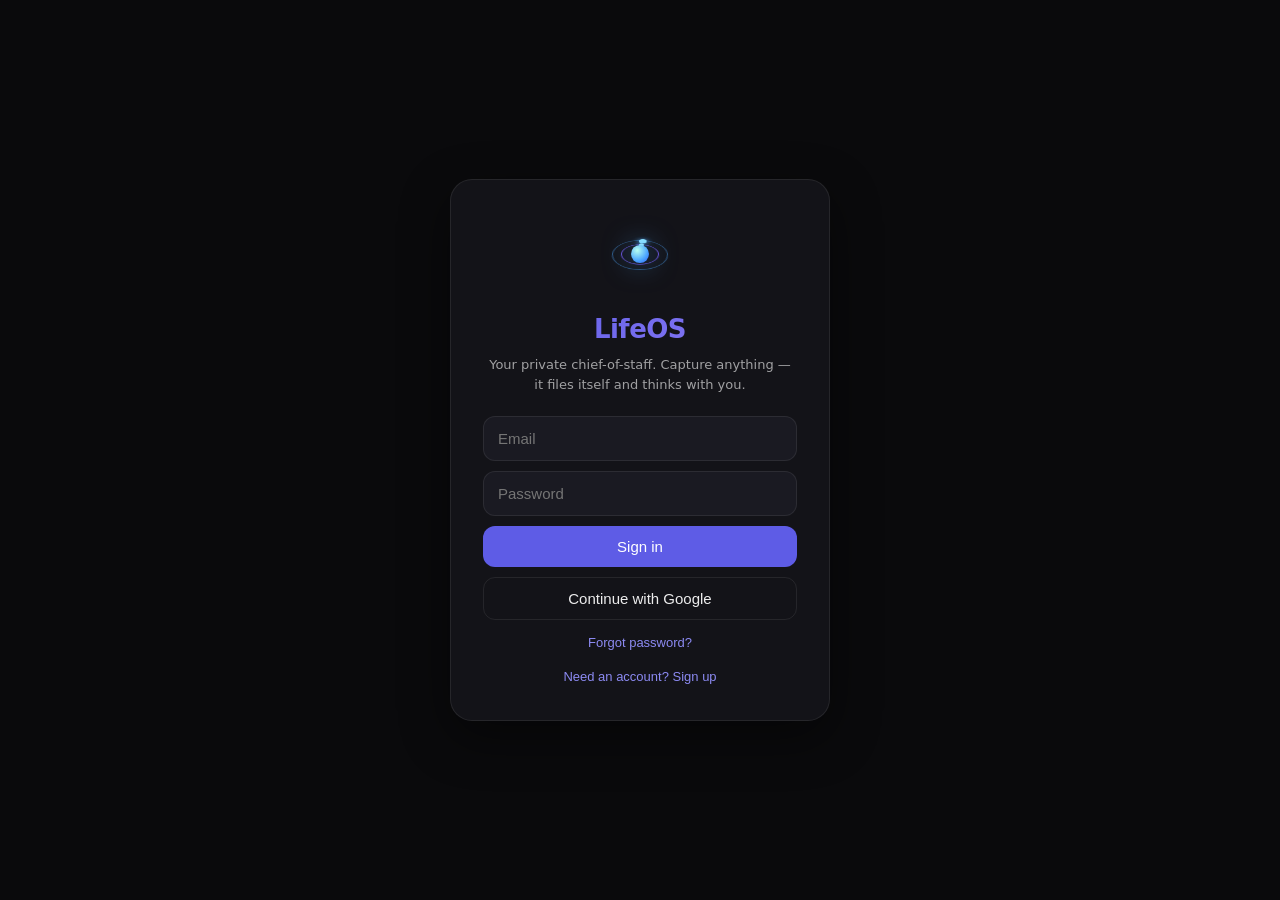
==== index.html @ 8bfa9580 "Deploy LifeOS web client" ====
<!doctype html>
<html lang="en">
  <head>
    <meta charset="UTF-8" />
    <meta name="viewport" content="width=device-width, initial-scale=1.0, viewport-fit=cover" />
    <meta name="theme-color" content="#0A0A0C" />
    <link rel="manifest" href="./manifest.webmanifest" />
    <link rel="apple-touch-icon" href="./icon.png" />
    <link rel="preconnect" href="https://fonts.googleapis.com" />
    <link rel="preconnect" href="https://fonts.gstatic.com" crossorigin />
    <link rel="stylesheet" href="https://fonts.googleapis.com/css2?family=Newsreader:ital,opsz,wght@0,6..72,400;0,6..72,500;1,6..72,400&display=swap" />
    <title>LifeOS</title>
    <script type="module" crossorigin src="./assets/index-C7l6ODBB.js"></script>
    <link rel="stylesheet" crossorigin href="./assets/index-BnIc39Mz.css">
  </head>
  <body>
    <div id="root"></div>
  </body>
</html>
---- assets/index-BnIc39Mz.css ----
:root{--lo-bg: #0B0B0F;--lo-bg-dawn: #0B0B12;--lo-bg-day: #0B0B0F;--lo-bg-dusk: #100C0A;--lo-bg-night: #08080C;--lo-surface-1: #16161C;--lo-surface-2: #21212A;--lo-surface-3: #2A2A34;--lo-surface-4: #30303C;--lo-border: rgba(255,255,255,.07);--lo-border-soft: rgba(255,255,255,.05);--lo-border-strong: rgba(255,255,255,.12);--lo-text-1: #F2F2F5;--lo-text-2: #A1A1AC;--lo-text-3: #6E6E78;--lo-text-4: #4A4A54;--lo-accent: #5E5CE6;--lo-accent-press: #4A48C4;--lo-accent-text: #8C8AF2;--lo-accent-tint: rgba(94,92,230,.14);--lo-on-accent: #FFFFFF;--lo-accent-ring: rgba(94,92,230,.32);--lo-success: #30D158;--lo-warning: #FF9F0A;--lo-danger: #FF453A;--lo-urgent: #FF6A3D;--lo-urgent-rule: #FF6A3D;--lo-urgent-tint: rgba(255,106,61,.12);--lo-urgent-text: #FF9A7E;--lo-wait-grant: #8C8AF2;--lo-wait-staff: #FBBF24;--lo-wait-claude: #2DD4BF;--lo-wait-blocked:#FF9F0A;--lo-rating-low: #FF6A3D;--lo-rating-mid: #FF9F0A;--lo-rating-high: #30D158;--lo-rating-track: #21212A;--lo-energy-fill: #5E5CE6;--lo-energy-track: #21212A;--lo-mood-great: #30D158;--lo-mood-great-tint: rgba(48,209,88,.14);--lo-mood-happy: #5CD6A8;--lo-mood-happy-tint: rgba(92,214,168,.14);--lo-mood-calm: #2DD4BF;--lo-mood-calm-tint: rgba(45,212,191,.14);--lo-mood-fine: #8C8AF2;--lo-mood-fine-tint: rgba(140,138,242,.14);--lo-mood-tired: #A1A1AC;--lo-mood-tired-tint: rgba(161,161,172,.14);--lo-mood-anxious: #FBBF24;--lo-mood-anxious-tint: rgba(251,191,36,.14);--lo-mood-stressed: #FF9F0A;--lo-mood-stressed-tint: rgba(255,159,10,.14);--lo-mood-sad: #C084FC;--lo-mood-sad-tint: rgba(192,132,252,.14);--lo-area-faith: #818CF8;--lo-area-family: #2DD4BF;--lo-area-health: #FB7185;--lo-area-running: #FB923C;--lo-area-mind: #C084FC;--lo-area-learning: #38BDF8;--lo-area-business: #FBBF24;--lo-area-default: #8B7BFF;--lo-area-tint-alpha: .14;--lo-area-edge-width: 3px;--lo-pillar-today: var(--lo-accent);--lo-pillar-life: #2DD4BF;--lo-pillar-business: #FBBF24;--lo-pillar-brain: #C084FC;--lo-fs-display: 2.125rem;--lo-fs-title: 1.375rem;--lo-fs-heading: 1.0625rem;--lo-fs-body: 1rem;--lo-fs-body-med:1rem;--lo-fs-prose: 1.0625rem;--lo-fs-caption: .8125rem;--lo-fw-regular:400;--lo-fw-medium:500;--lo-fw-bold:600;--lo-fw-display:700;--lo-font: -apple-system, BlinkMacSystemFont,"SF Pro Display","SF Pro Text","Inter",system-ui,"Segoe UI",Roboto,sans-serif;--lo-s1:4px;--lo-s2:8px;--lo-s3:12px;--lo-s4:16px;--lo-s5:24px;--lo-s6:32px;--lo-s7:48px;--lo-s8:64px;--lo-r-row:12px;--lo-r-card:16px;--lo-r-sheet:28px;--lo-r-pill:999px;--lo-elev-0: none;--lo-elev-pop: 0 8px 28px rgba(0,0,0,.4);--lo-elev-lg: 0 16px 50px rgba(0,0,0,.45);--lo-ease-spatial: cubic-bezier(.16,1,.3,1);--lo-ease-status: cubic-bezier(.4,0,.2,1);--lo-ease-out: cubic-bezier(0,0,.2,1);--lo-dur-fast: .12s;--lo-dur-base: .22s;--lo-dur-pillar: .26s;--lo-dur-slow: .42s;--lo-icon-sm:18px;--lo-icon-md:21px;--lo-icon-lg:24px;--lo-icon-stroke:1.75px;--lo-icon-tint: var(--lo-text-2);--lo-icon-active: var(--lo-accent);--bg:var(--lo-bg);--surface:var(--lo-surface-1);--surface-2:var(--lo-surface-2);--surface-3:var(--lo-surface-3);--border:var(--lo-border);--border-soft:var(--lo-border-soft);--border-strong:var(--lo-border-strong);--text:var(--lo-text-1);--muted:var(--lo-text-2);--text-3:var(--lo-text-3);--accent:var(--lo-accent);--accent-press:var(--lo-accent-press);--accent-2:var(--lo-accent-text);--on-accent:var(--lo-on-accent);--success:var(--lo-success);--warning:var(--lo-warning);--danger:var(--lo-danger);--area:var(--lo-accent-tint);--area-text:#B6B5F5;--cat:rgba(255,255,255,.05);--grad:var(--lo-accent);--r:var(--lo-r-card);--r-row:var(--lo-r-row);--r-sheet:var(--lo-r-sheet);--r-pill:var(--lo-r-pill);--fs-display:var(--lo-fs-display);--fs-title:var(--lo-fs-title);--fs-heading:var(--lo-fs-heading);--fs-body:var(--lo-fs-body);--fs-caption:var(--lo-fs-caption);--s1:var(--lo-s1);--s2:var(--lo-s2);--s3:var(--lo-s3);--s4:var(--lo-s4);--s5:var(--lo-s5);--s6:var(--lo-s6);--s7:var(--lo-s7);--s8:var(--lo-s8);--ease:var(--lo-ease-status);--ease-out:var(--lo-ease-out);--dur-fast:var(--lo-dur-fast);--dur-base:var(--lo-dur-base);--dur-slow:.32s;--font:var(--lo-font);--shadow:var(--lo-elev-0);--shadow-pop:var(--lo-elev-pop);--shadow-lg:var(--lo-elev-lg)}:root{--bg: #0A0A0C;--surface: #131318;--surface-2: #1A1A22;--surface-3: #22222C;--elev: #131318;--border: rgba(255, 255, 255, .08);--border-soft: rgba(255, 255, 255, .055);--text: rgba(255,255,255,.92);--muted: rgba(255,255,255,.6);--text-3: rgba(255,255,255,.4);--accent: #5E5CE6;--accent-press: #4A48C4;--accent-2: #8C8AF2;--on-accent: #FFFFFF;--grad: var(--accent);--grad-brand: linear-gradient(135deg, #5E5CE6, #8B7CF6);--reflect: #C9A66B;--reflect-text: #D9BE8A;--reflect-soft: rgba(201, 166, 107, .14);--success: #3FB98B;--warning: #E0A33E;--danger: #E5635E;--area: rgba(94, 92, 230, .14);--area-text: #B6B5F5;--cat: rgba(255, 255, 255, .05);--shadow: none;--shadow-pop: 0 8px 28px rgba(0,0,0,.4);--shadow-lg: 0 16px 50px rgba(0,0,0,.45);--r: 16px;--r-row: 12px;--r-sheet: 28px;--r-pill: 999px;--fs-display: 2.125rem;--fs-title: 1.375rem;--fs-heading: 1.0625rem;--fs-body: 1rem;--fs-caption: .8125rem;--s1: 4px;--s2: 8px;--s3: 12px;--s4: 16px;--s5: 24px;--s6: 32px;--s7: 48px;--s8: 64px;--ease: cubic-bezier(.4, 0, .2, 1);--ease-out: cubic-bezier(0, 0, .2, 1);--dur-fast: .12s;--dur-base: .22s;--dur-slow: .32s;--font: -apple-system, BlinkMacSystemFont, "SF Pro Display", "SF Pro Text", "Inter", system-ui, "Segoe UI", Roboto, sans-serif;--font-voice: "Newsreader", Georgia, "Times New Roman", serif}*{box-sizing:border-box}html,body,#root{height:100%;margin:0}html{font-size:100%}body{background:var(--bg);color:var(--text);font-family:var(--font);font-size:var(--fs-body);line-height:1.5;letter-spacing:0;-webkit-font-smoothing:antialiased;text-rendering:optimizeLegibility}.muted{color:var(--muted)}.small{font-size:var(--fs-caption)}::selection{background:#5e5ce652}:focus-visible{outline:2px solid var(--accent);outline-offset:2px;border-radius:4px}@media (prefers-reduced-motion: reduce){*,*:before,*:after{transition:none!important;animation:none!important}}.auth-wrap{min-height:100%;display:grid;place-items:center;padding:24px}.auth-card{width:100%;max-width:380px;background:var(--surface);border:1px solid var(--border);border-radius:22px;padding:32px;box-shadow:0 30px 80px #00000080}.brand{text-align:center;margin-bottom:22px}.logo{width:56px;height:56px;margin:0 auto 12px;border-radius:16px;display:grid;place-items:center;font-size:26px;color:#fff;background:linear-gradient(140deg,var(--accent),var(--accent-2))}.brand h1{margin:0;font-size:26px;letter-spacing:-.02em}.brand p{margin:6px 0 0;font-size:13px}.stack{display:grid;gap:10px}input,textarea{width:100%;background:var(--surface-2);border:1px solid var(--border);color:var(--text);border-radius:12px;padding:13px 14px;font-size:15px;outline:none}input:focus,textarea:focus{border-color:var(--accent)}.btn{border:1px solid var(--border);background:var(--surface-2);color:var(--text);border-radius:12px;padding:12px 16px;font-size:15px;font-weight:600;cursor:pointer;width:100%;transition:transform .05s,filter .15s}.btn:hover{filter:brightness(1.1)}.btn:active{transform:translateY(1px)}.btn:disabled{opacity:.5;cursor:default}.btn.primary{background:linear-gradient(140deg,var(--accent),var(--accent-2));border:none;color:#fff}.btn.ghost{margin-top:10px;background:transparent}.link{background:none;border:none;color:var(--accent-2);cursor:pointer;font-size:13px;margin-top:14px;width:100%;text-align:center}.msg{color:var(--accent-2);font-size:13px;text-align:center;margin:12px 0 0}.modal-overlay{position:fixed;top:0;right:0;bottom:0;left:0;z-index:50;display:grid;place-items:center;background:#040408a8;-webkit-backdrop-filter:blur(6px);backdrop-filter:blur(6px);padding:20px}.modal-card{position:relative;width:100%;max-width:380px;background:var(--surface);border:1px solid var(--border);border-radius:22px;padding:28px 26px;box-shadow:0 30px 80px #0000008c}.modal-card h2{margin:0;font-size:21px;letter-spacing:-.01em}.modal-x{position:absolute;top:12px;right:14px;background:none;border:none;color:var(--muted);font-size:24px;line-height:1;cursor:pointer}.modal-show{display:flex;align-items:center;gap:8px;font-size:13px;color:var(--muted);cursor:pointer}.modal-show input{width:auto}.app{min-height:100%}.topbar{position:sticky;top:0;z-index:5;display:flex;align-items:center;gap:14px;padding:14px 22px;background:#0a0a0fcc;-webkit-backdrop-filter:blur(14px);backdrop-filter:blur(14px);border-bottom:1px solid var(--border)}.brand-sm{font-weight:700;letter-spacing:-.01em;display:flex;align-items:center;gap:8px;background:transparent;border:none;padding:0;color:inherit;cursor:pointer;font:inherit}.logo-sm{width:26px;height:26px;border-radius:8px;display:grid;place-items:center;font-size:14px;color:#fff;background:linear-gradient(140deg,var(--accent),var(--accent-2))}.topbar .muted{margin-left:auto}.topbar .link{width:auto;margin:0}.content{max-width:720px;margin:0 auto;padding:26px 20px 80px}.capture{background:var(--surface);border:1px solid var(--border);border-radius:20px;padding:22px;margin-bottom:30px}.capture h2{margin:0 0 14px;font-size:19px;letter-spacing:-.01em}.capture textarea{min-height:130px;resize:vertical;line-height:1.55}.capture-row{display:flex;align-items:center;justify-content:space-between;margin-top:12px;gap:8px}.capture-tools{display:flex;gap:8px}.tool{background:var(--surface-2);border:1px solid var(--border);color:var(--text);border-radius:999px;padding:8px 14px;font-size:13px;font-weight:600;cursor:pointer}.tool:hover{filter:brightness(1.12)}.tool.on{background:#f871712e;color:#fca5a5;border-color:transparent}.capture-row .btn{width:auto;padding:11px 26px}.filing{color:var(--accent-2);font-size:13px;margin:12px 0 0}.timeline h3,.section-h{font-size:13px;text-transform:uppercase;letter-spacing:.08em;color:var(--muted);margin:0 0 14px}.tabs{position:fixed;left:0;right:0;bottom:0;z-index:20;display:flex;gap:0;background:#0a0a0ff0;-webkit-backdrop-filter:blur(16px);backdrop-filter:blur(16px);border-top:1px solid var(--border);padding-bottom:env(safe-area-inset-bottom,0px)}.tab{flex:1;display:flex;flex-direction:column;align-items:center;justify-content:center;gap:4px;background:none;border:none;color:var(--muted);padding:9px 2px 7px;min-height:64px;font-size:11.5px;font-weight:600;cursor:pointer;-webkit-tap-highlight-color:transparent}.tab .tab-ico{width:58px;height:33px;border-radius:999px;display:flex;align-items:center;justify-content:center;color:var(--tab-c, var(--accent));transition:background var(--dur-fast, .14s) var(--ease, ease),color var(--dur-fast, .14s) var(--ease, ease)}.tab .tab-ico svg{width:25px;height:25px}.tab:hover .tab-ico{background:color-mix(in srgb,var(--tab-c, var(--accent)) 14%,transparent)}.tab.on{color:var(--tab-c, var(--accent))}.tab.on .tab-ico{background:color-mix(in srgb,var(--tab-c, var(--accent)) 22%,transparent);color:var(--tab-c, var(--accent))}.tab.on .tab-label{color:var(--tab-c, var(--accent));font-weight:700}@media (min-width: 760px){.tabs{position:static;max-width:720px;margin:16px auto 0;gap:8px;background:none;-webkit-backdrop-filter:none;backdrop-filter:none;border-top:none;padding:16px 20px 0}.tab{flex:0 0 auto;flex-direction:row;gap:7px;min-height:0;background:var(--surface);border:1px solid var(--border);border-radius:999px;padding:8px 16px;font-size:14px}.tab .tab-ico{width:auto;height:auto;background:none;color:var(--tab-c, var(--accent))}.tab .tab-ico svg{width:17px;height:17px}.tab:hover{border-color:color-mix(in srgb,var(--tab-c, var(--accent)) 45%,var(--border))}.tab.on{background:color-mix(in srgb,var(--tab-c, var(--accent)) 15%,var(--surface));color:var(--tab-c, var(--accent));border-color:color-mix(in srgb,var(--tab-c, var(--accent)) 42%,transparent)}.tab.on .tab-ico{background:none;color:var(--tab-c, var(--accent))}.tab.on .tab-label{color:var(--tab-c, var(--accent))}}.habit{display:flex;gap:14px;align-items:center;background:var(--surface);border:1px solid var(--border);border-radius:16px;padding:14px 16px;margin-bottom:10px}.habit-check{flex:0 0 auto;width:34px;height:34px;border-radius:50%;cursor:pointer;border:2px solid var(--border);background:transparent;color:#fff;font-size:16px;line-height:1}.habit-check.on{background:linear-gradient(140deg,var(--accent),var(--accent-2));border-color:transparent}.habit-main{flex:1;min-width:0}.habit-top{display:flex;align-items:center;gap:8px}.habit-name{font-weight:600}.habit-cadence{margin-left:auto}.dots{display:flex;align-items:center;gap:5px;margin-top:8px}.dot{width:11px;height:11px;border-radius:50%;background:var(--surface-2);border:1px solid var(--border)}.dot.on{background:var(--accent);border-color:transparent}.streak{margin-left:8px;font-size:12px;color:var(--accent-2)}.uikit-card{background:var(--surface);border:1px solid var(--border);border-radius:18px;padding:18px 20px;margin-bottom:14px}.uikit-card-title{font-size:12px;text-transform:uppercase;letter-spacing:.08em;color:var(--muted);margin-bottom:12px;font-weight:600}.stat-grid{display:grid;grid-template-columns:repeat(auto-fit,minmax(120px,1fr));gap:12px;margin-bottom:14px}.stat{background:var(--surface);border:1px solid var(--border);border-radius:16px;padding:16px 18px}.stat.accent{background:linear-gradient(140deg,#7c6cff2e,#a78bfa1a);border-color:transparent}.stat-value{font-size:26px;font-weight:700;letter-spacing:-.02em}.stat-label{font-size:12px;color:var(--muted);margin-top:2px}.stat-hint{font-size:11px;color:var(--accent-2);margin-top:4px}.empty{text-align:center;padding:44px 20px}.empty-glyph{font-size:30px;line-height:1;margin:0 auto 14px;width:64px;height:64px;display:grid;place-items:center;border-radius:var(--r-pill);background:var(--area);border:1px solid color-mix(in srgb,var(--accent) 24%,transparent)}.empty-title{font-weight:600;font-size:var(--fs-heading);margin-bottom:5px}.empty .muted{max-width:300px;margin:0 auto;line-height:1.5}.bar{height:8px;border-radius:999px;background:var(--surface-2);overflow:hidden}.bar>span{display:block;height:100%;background:linear-gradient(90deg,var(--accent),var(--accent-2))}.row-line{display:flex;align-items:center;gap:10px;margin-bottom:10px}.row-line .label{width:130px;font-size:13px;text-transform:capitalize}.row-line .bar{flex:1}.row-line .num{width:34px;text-align:right;font-size:12px;color:var(--muted)}.hero{display:flex;align-items:center;gap:20px}.score-ring{--pct: 0;width:96px;height:96px;border-radius:50%;flex:0 0 auto;background:conic-gradient(var(--accent) calc(var(--pct) * 1%),var(--surface-2) 0);display:grid;place-items:center}.score-ring-inner{width:76px;height:76px;border-radius:50%;background:var(--surface);display:flex;flex-direction:column;align-items:center;justify-content:center}.score-num{font-size:28px;font-weight:700;line-height:1}.score-den{font-size:11px;color:var(--muted)}.hero-title{font-size:18px;font-weight:600;letter-spacing:-.01em}.insight-list{display:grid;gap:8px;margin-bottom:16px}.insight{display:flex;align-items:center;gap:10px;padding:12px 14px;border-radius:14px;background:var(--surface);border:1px solid var(--border)}.insight-ico{font-size:18px}.insight-title{font-weight:600;font-size:14px}.insight-positive{border-left:3px solid #34d399}.insight-warning{border-left:3px solid #f59e0b}.mem-summary.clamp{display:-webkit-box;-webkit-line-clamp:2;-webkit-box-orient:vertical;overflow:hidden}.pill{font-size:11px;font-weight:600;padding:3px 9px;border-radius:999px}.impact-positive{background:#34d39929;color:#6ee7b7}.impact-negative{background:#f8717129;color:#fca5a5}.impact-neutral{background:var(--cat);color:var(--muted)}.mem-actions{margin-top:10px;display:grid;gap:5px}.mem-action{font-size:13px;color:var(--accent-2)}.mem-expand{background:none;border:none;color:var(--muted);font-size:12px;cursor:pointer;padding:8px 0 0}.mem-foot{display:flex;gap:16px;align-items:center}.refile{margin-top:12px;display:grid;gap:8px;border-top:1px solid var(--border);padding-top:12px}.refile label{display:grid;gap:4px;font-size:11px;text-transform:uppercase;letter-spacing:.06em;color:var(--muted)}.refile select,.refile input{background:var(--surface-2);border:1px solid var(--border);color:var(--text);border-radius:10px;padding:9px 11px;font-size:14px;text-transform:none;letter-spacing:normal}.refile-row{display:flex;gap:8px;align-items:center;margin-top:2px}.refile-row .btn{width:auto;padding:9px 18px}.home-habit{display:flex;justify-content:space-between;padding:6px 0;font-size:14px}.med-form{display:grid;gap:10px}.med-form-row{display:flex;gap:10px}.med-form-row input{flex:1;min-width:0}.med-form textarea{min-height:64px}.med-photo-row{display:flex;align-items:center;gap:10px}.med-add{width:auto;margin-left:auto;padding:11px 22px}.refile-sel{background:var(--surface-2);border:1px solid var(--border);color:var(--text);border-radius:10px;padding:10px 12px;font-size:14px}.med-photo-preview{position:relative;width:54px;height:54px;flex:0 0 auto}.med-photo-preview img{width:54px;height:54px;object-fit:cover;border-radius:12px;border:1px solid var(--border)}.med-photo-x{position:absolute;top:-7px;right:-7px;width:20px;height:20px;border-radius:50%;background:#000;color:#fff;border:1px solid var(--border);cursor:pointer;font-size:12px;line-height:1}.med{display:flex;align-items:center;gap:14px;background:var(--surface);border:1px solid var(--border);border-radius:16px;padding:12px 14px;margin-bottom:10px}.med-thumb{width:56px;height:56px;border-radius:12px;object-fit:cover;flex:0 0 auto;border:1px solid var(--border)}.med-thumb-empty{display:grid;place-items:center;font-size:26px;background:var(--surface-2)}.med-main{flex:1;min-width:0}.med-name{font-weight:600}.med-meta{font-size:13px;color:var(--accent-2);margin-top:2px}.med-notes{font-size:13px;color:var(--muted);margin-top:4px}.med-del{background:none;border:none;color:var(--muted);font-size:22px;cursor:pointer;padding:0 4px;align-self:flex-start}.quick-actions{display:flex;gap:10px;margin-bottom:14px}.quick-action{flex:1;padding:14px;border-radius:16px;cursor:pointer;font-size:15px;font-weight:600;background:linear-gradient(140deg,#7c6cff2e,#a78bfa14);border:1px solid var(--border);color:var(--text)}.quick-action:hover{filter:brightness(1.12)}.item-search{width:100%;background:var(--surface);border:1px solid var(--border);color:var(--text);border-radius:14px;padding:12px 16px;font-size:15px;margin:4px 0 12px}.item-filters{display:flex;flex-wrap:wrap;gap:8px;margin-bottom:8px}.item-filters .tool{text-transform:capitalize}.item-side{display:flex;flex-direction:column;gap:4px;align-items:center}.item-row-actions{display:flex;gap:14px;margin-top:6px}.item-update{display:flex;gap:6px;margin-top:8px;flex-wrap:wrap}.item-update input{flex:1;min-width:140px;padding:8px 12px}.item-history{margin-top:8px;padding-top:8px;border-top:1px solid var(--border);display:grid;gap:3px}.med .med-thumb-empty{font-size:24px}.topbar .brand-sm{margin-right:auto}.topbar .link{padding:6px 8px}@media (max-width: 759px){.topbar{padding:12px 14px;gap:6px}.topbar .acct,.topbar .lbl{display:none}.topbar .link{font-size:16px;padding:8px;min-height:40px}.content{padding:18px 16px calc(80px + env(safe-area-inset-bottom,0px))}.tabs-spacer{height:0}.capture{padding:18px}.capture h2{font-size:18px}.capture textarea{min-height:120px;font-size:16px}.stat-grid{grid-template-columns:1fr 1fr}.btn{min-height:46px}.habit-check{width:38px;height:38px}.auth-card{padding:26px 22px}}.mem{background:var(--surface);border:1px solid var(--border);border-radius:16px;padding:16px 18px;margin-bottom:12px}.mem-head{display:flex;align-items:center;gap:10px}.glyph{font-size:17px}.mem-title{font-weight:600;flex:1;letter-spacing:-.01em}.mem-summary{margin:8px 0 12px;color:#c8c9d4;font-size:14px}.chips{display:flex;flex-wrap:wrap;gap:6px}.chip{font-size:11.5px;padding:4px 9px;border-radius:999px;white-space:nowrap}.chip.area{background:var(--area);color:var(--area-text);text-transform:capitalize}.chip.cat{background:var(--cat);color:var(--muted);font-weight:500}h1,h2,h3,.brand h1{letter-spacing:-.02em}.section-h,.timeline h3,.uikit-card-title{font-size:var(--fs-heading);font-weight:600;text-transform:none;letter-spacing:-.01em;color:var(--text)}.btn{border-radius:var(--r-row);font-weight:500;transition:filter var(--dur-fast) var(--ease),background var(--dur-fast) var(--ease)}.btn.primary{background:var(--accent);border:none;color:var(--on-accent);box-shadow:none}.btn.primary:hover:not(:disabled){background:var(--accent-press);filter:none;transform:none;box-shadow:none}.btn.primary:active:not(:disabled){background:var(--accent-press)}.btn.primary:disabled{background:var(--surface-2);color:var(--text-3);box-shadow:none}.uikit-card,.mem,.stat,.insight,.habit,.med{background:var(--surface);border:1px solid var(--border);border-radius:var(--r);box-shadow:none}.mem,.med,.insight{transition:border-color var(--dur-fast) var(--ease)}.mem:hover,.med:hover{transform:none;border-color:var(--border)}.auth-card{background:var(--surface);box-shadow:var(--shadow-lg)}.stat-value{letter-spacing:-.02em;line-height:1}.stat.accent{background:var(--accent);border:none}.stat.accent .stat-value,.stat.accent .stat-label,.stat.accent .stat-hint{color:var(--on-accent)}.stat.accent .stat-label{opacity:.9}.stat-hint{color:var(--accent-2)}.score-ring{background:conic-gradient(var(--accent) calc(var(--pct) * 1%),var(--surface-2) 0);filter:none}.score-ring-inner{background:var(--surface);box-shadow:none}.score-num{background:none;-webkit-text-fill-color:currentColor;color:var(--text)}.bar{background:var(--surface-2)}.bar>span{background:var(--accent);transition:width var(--dur-slow) var(--ease);border-radius:var(--r-pill)}.insight{background:var(--surface);border:1px solid var(--border)}.insight-positive{border-left:3px solid var(--success)}.insight-warning{border-left:3px solid var(--warning)}.insight-neutral{border-left:3px solid var(--accent)}.chip{border-radius:var(--r-pill);font-weight:500}.chip.area{background:var(--area);color:var(--area-text)}.pill{font-weight:600;letter-spacing:0}input,textarea,select{border-radius:var(--r-row);background:var(--surface-2);border:1px solid var(--border);transition:border-color var(--dur-fast) var(--ease)}input:focus,textarea:focus,select:focus{border-color:var(--accent);box-shadow:none;outline:none}.habit-check.on{background:var(--success);border:none;box-shadow:none}.dot.on{background:var(--accent)}.logo,.logo-sm{background:var(--accent);box-shadow:none}@media (min-width: 760px){.tab{transition:background var(--dur-fast) var(--ease),color var(--dur-fast) var(--ease),border-color var(--dur-fast) var(--ease)}}.tab.on .tab-ico{transform:none}.searchbar{max-width:720px;margin:12px auto 0;padding:0 20px;display:flex;align-items:center;gap:10px}.search-ico{position:absolute;margin-left:14px;pointer-events:none;opacity:.7;font-size:14px}.search-input{flex:1;width:100%;background:var(--surface);border:1px solid var(--border-soft);color:var(--text);border-radius:14px;padding:12px 14px 12px 40px;font-size:15px;box-shadow:var(--shadow)}.search-clear{background:var(--surface-2);border:1px solid var(--border);color:var(--muted);border-radius:50%;width:30px;height:30px;cursor:pointer;font-size:16px;flex:0 0 auto}@media (max-width: 759px){.searchbar{padding:0 16px}}.exec-row{display:flex;align-items:center;gap:10px;padding:7px 0}.exec-check{flex:0 0 auto;width:22px;height:22px;border-radius:50%;cursor:pointer;border:2px solid var(--border);background:transparent}.exec-check:hover{border-color:var(--accent)}.exec-num{font-size:12px;font-weight:700;color:var(--accent-2);width:14px}.exec-text{flex:1;font-size:15px}.more-grid{display:grid;grid-template-columns:1fr 1fr;gap:12px}.more-card{display:flex;flex-direction:column;align-items:flex-start;gap:4px;background:linear-gradient(180deg,var(--elev),var(--surface));border:1px solid var(--border-soft);border-radius:18px;padding:18px;cursor:pointer;text-align:left;box-shadow:var(--shadow);transition:transform .12s ease,border-color .15s ease}.more-card:hover{transform:translateY(-2px);border-color:#8b7bff4d}.more-ico{font-size:26px}.more-label{font-weight:700;font-size:16px;letter-spacing:-.01em}.more-sub{font-size:12px;color:var(--muted)}.backbar{background:none;border:none;color:var(--accent-2);font-size:14px;font-weight:600;cursor:pointer;padding:0 0 12px}.project{padding:10px 0;border-bottom:1px solid var(--border-soft)}.project:last-child{border-bottom:none}.project-head{display:flex;align-items:center;gap:8px}.project-name{font-weight:700;font-size:15px;flex:1}.searchbar{position:relative}.search-ico{left:32px;margin-left:0}@media (max-width: 759px){.search-ico{left:28px}}.score-num{color:var(--accent-2)}@supports ((-webkit-background-clip: text) or (background-clip: text)){.score-num{background:var(--grad);-webkit-background-clip:text;background-clip:text;color:transparent}}.topbar{flex-wrap:wrap}.search-clear{width:38px;height:38px}.exec-check{width:26px;height:26px}@media (max-width: 759px){input,textarea,select,.refile input,.refile select,.refile-sel,.item-update input,.search-input,.med-form input,.med-form textarea{font-size:16px}.content{padding-bottom:calc(150px + env(safe-area-inset-bottom,0px))}}@media (max-width: 480px){.med-form-row{flex-direction:column}}.score-num{background:none;color:var(--text);-webkit-text-fill-color:var(--text)}.topbar{position:sticky;top:0;z-index:30;display:flex;align-items:center;gap:var(--s3);padding:14px 22px;background:#0b0b0fb8;-webkit-backdrop-filter:saturate(180%) blur(20px);backdrop-filter:saturate(180%) blur(20px);border-bottom:1px solid var(--border);flex-wrap:nowrap;padding-top:max(14px,env(safe-area-inset-top,0))}.topbar .brand-sm{margin-right:auto;font-weight:600;font-size:var(--fs-heading)}.icon-btn{flex:0 0 auto;width:40px;height:40px;border-radius:var(--r-pill);border:none;background:transparent;color:var(--text);cursor:pointer;display:grid;place-items:center;transition:background var(--dur-fast) var(--ease)}.icon-btn:hover{background:var(--surface)}.icon-btn svg{width:21px;height:21px}.avatar{flex:0 0 auto;width:34px;height:34px;border-radius:var(--r-pill);border:none;cursor:pointer;background:var(--accent);color:var(--on-accent);font-weight:600;font-size:14px;display:grid;place-items:center}.menu-backdrop{position:fixed;top:0;right:0;bottom:0;left:0;z-index:40}.avatar-menu{position:absolute;top:58px;right:16px;z-index:41;min-width:220px;background:var(--surface);border:1px solid var(--border);border-radius:var(--r);box-shadow:var(--shadow-pop);padding:6px;animation:pop var(--dur-base) var(--ease-out)}.avatar-menu .who{padding:10px 12px 8px}.avatar-menu .who-name{font-weight:600}.avatar-menu .who-mail{font-size:var(--fs-caption);color:var(--muted)}.avatar-menu hr{border:none;border-top:1px solid var(--border);margin:6px 0}.menu-item{display:flex;align-items:center;gap:10px;width:100%;text-align:left;background:none;border:none;color:var(--text);font-size:var(--fs-body);font-weight:400;padding:11px 12px;border-radius:10px;cursor:pointer}.menu-item:hover{background:var(--surface-2)}.menu-item.danger{color:var(--danger)}.menu-item svg{width:18px;height:18px;opacity:.8}.greeting{margin:6px 0 0}.greet-line{display:flex;align-items:baseline;flex-wrap:wrap;gap:6px 12px}.greet-title{font-size:var(--fs-title);font-weight:600;line-height:1.2;letter-spacing:-.02em;margin:0}.greet-date{color:var(--muted);font-size:var(--fs-caption);font-weight:500}.today-section{margin:var(--s6) 0 0}.today-section>.sec-h{font-size:var(--fs-title);font-weight:600;letter-spacing:-.02em;margin:0 0 var(--s3)}.today-section .sec-note{color:var(--muted);font-size:var(--fs-caption);margin-left:8px;font-weight:400}.capture-entry{display:flex;align-items:center;gap:12px;width:100%;min-height:54px;margin-top:var(--s5);background:var(--surface);border:1px solid var(--border);border-radius:var(--r-row);color:var(--muted);font-size:var(--fs-body);padding:0 16px;cursor:text;text-align:left;transition:border-color var(--dur-fast) var(--ease),background var(--dur-fast) var(--ease)}.capture-entry:hover{border-color:var(--accent);background:var(--surface-3)}.capture-entry svg{width:18px;height:18px;color:var(--accent);flex:0 0 auto}.search-overlay{position:fixed;top:0;right:0;bottom:0;left:0;z-index:60;background:var(--bg);display:flex;flex-direction:column;animation:fade var(--dur-base) var(--ease-out);padding-top:env(safe-area-inset-top,0)}.search-bar2{display:flex;align-items:center;gap:10px;padding:14px 16px;border-bottom:1px solid var(--border)}.search-bar2 .field{flex:1;display:flex;align-items:center;gap:10px;background:var(--surface-2);border-radius:var(--r-row);padding:0 12px}.search-bar2 .field svg{width:18px;height:18px;color:var(--muted);flex:0 0 auto}.search-bar2 input{border:none;background:none;padding:12px 0;font-size:var(--fs-body)}.search-bar2 input:focus{border:none}.search-bar2 .cancel{background:none;border:none;color:var(--accent);font-size:var(--fs-body);cursor:pointer;padding:8px}.search-results{flex:1;overflow-y:auto;padding:12px 16px calc(24px + env(safe-area-inset-bottom,0));max-width:720px;width:100%;margin:0 auto}.sr-tabs{display:flex;gap:6px;overflow-x:auto;padding-bottom:8px;scrollbar-width:none}.sr-tabs::-webkit-scrollbar{display:none}.sr-tab{flex:none;display:flex;align-items:center;gap:6px;padding:6px 12px;font-size:12.5px;font-weight:600;border-radius:999px;cursor:pointer;color:var(--muted, #9a9aa6);border:1px solid var(--border, rgba(255,255,255,.08));background:var(--surface, #131318)}.sr-tab.on{color:var(--text, #ececf1);border-color:var(--accent, #5E5CE6);background:color-mix(in srgb,var(--accent, #5E5CE6) 14%,var(--surface, #131318))}.sr-tab i{font-style:normal;font-size:10.5px;opacity:.7}.sr-meta{font-size:11.5px;color:var(--muted, #9a9aa6);margin:2px 2px 10px}.sr-hit{display:flex;align-items:flex-start;gap:11px;width:100%;text-align:left;cursor:pointer;padding:11px 13px;margin-bottom:8px;border-radius:14px;color:var(--text, #ececf1);border:1px solid var(--border, rgba(255,255,255,.08));background:var(--surface, #131318)}.sr-hit:active{background:color-mix(in srgb,var(--accent, #5E5CE6) 10%,var(--surface, #131318))}.sr-glyph{flex:none;font-size:17px;line-height:1.3}.sr-main{flex:1;min-width:0;display:flex;flex-direction:column;gap:3px}.sr-title{font-size:14px;font-weight:650;line-height:1.3;overflow-wrap:anywhere}.sr-arch{font-style:normal;font-weight:500;font-size:11px;color:var(--muted, #9a9aa6)}.sr-snip{font-size:12px;line-height:1.45;color:var(--muted, #9a9aa6);display:-webkit-box;-webkit-line-clamp:2;-webkit-box-orient:vertical;overflow:hidden}.sr-snip mark{background:color-mix(in srgb,var(--accent, #5E5CE6) 32%,transparent);color:var(--text, #ececf1);border-radius:3px;padding:0 2px}.sr-when{flex:none;font-size:10.5px;color:var(--muted, #9a9aa6);margin-top:2px;white-space:nowrap}@keyframes pop{0%{opacity:0;transform:translateY(-6px) scale(.98)}to{opacity:1;transform:none}}@keyframes fade{0%{opacity:0}to{opacity:1}}.exec-check,.habit-check,.med-del,.modal-x,.med-photo-x,.search-clear{position:relative}.exec-check:after,.habit-check:after{content:"";position:absolute;top:-11px;right:-11px;bottom:-11px;left:-11px}.visually-hidden{position:absolute;width:1px;height:1px;padding:0;margin:-1px;overflow:hidden;clip:rect(0 0 0 0);white-space:nowrap;border:0}@media (max-width: 759px){.topbar{padding:12px 14px;gap:8px}.today-section{margin-top:var(--s5)}}.app{background:var(--bg);transition:background-color 1.4s var(--ease)}.app.tod-dawn{background:#0b0b12}.app.tod-day{background:#0b0b0f}.app.tod-dusk{background:#100c0a}.app.tod-night{background:#08080c}.agent-line{font-size:var(--fs-body);font-weight:400;line-height:1.45;letter-spacing:-.005em;color:var(--muted);margin:6px 0 0;max-width:60ch}.big3-row{display:flex;align-items:center;gap:14px;padding:13px 0;max-height:58px;overflow:hidden;transition:max-height var(--dur-base) var(--ease),opacity var(--dur-base) var(--ease),padding var(--dur-base) var(--ease)}.b3-ring{position:relative;width:24px;height:24px;border-radius:50%;border:2px solid rgba(255,255,255,.26);background:none;cursor:pointer;flex:0 0 auto;padding:0;transition:border-color var(--dur-fast) var(--ease)}.b3-ring:after{content:"";position:absolute;top:3px;right:3px;bottom:3px;left:3px;border-radius:50%;background:var(--accent);transform:scale(0);transition:transform var(--dur-fast) var(--ease)}.b3-ring:before{content:"";position:absolute;top:-11px;right:-11px;bottom:-11px;left:-11px}.big3-row.done .b3-ring{border-color:var(--accent)}.big3-row.done .b3-ring:after{transform:scale(1)}.b3-text{flex:1;font-size:var(--fs-heading);transition:color var(--dur-base) var(--ease)}.big3-row.done .b3-text{color:var(--text-3);text-decoration:line-through}.b3-del{opacity:.3;background:none;border:none;color:var(--muted);font-size:20px;line-height:1;cursor:pointer;transition:opacity var(--dur-fast) var(--ease)}.big3-row:hover .b3-del{opacity:.65}.big3-row.gone{max-height:0;opacity:0;padding-top:0;padding-bottom:0}.today-done{font-size:var(--fs-title);font-weight:500;color:var(--muted);text-align:center;padding:14px 0 6px;letter-spacing:-.01em;animation:riseIn var(--dur-slow) var(--ease-out)}@keyframes riseIn{0%{opacity:0;transform:translateY(6px)}to{opacity:1;transform:none}}.mem-star{background:none;border:none;color:var(--lo-text-3, var(--text-3));cursor:pointer;padding:8px 2px 0;display:inline-flex;align-items:center;transition:color var(--dur-fast) var(--ease)}.mem-star svg{width:17px;height:17px}.mem-star:hover{color:var(--lo-urgent-text, #FF9A7E)}.mem-star.on{color:var(--lo-urgent, #FF6A3D)}.exu{margin:var(--s5) 0 0}.exu-head{display:flex;align-items:center;gap:8px;font-size:var(--fs-caption);font-weight:500;letter-spacing:.05em;text-transform:uppercase;color:var(--lo-urgent-text, #FF9A7E);margin-bottom:9px}.exu-star{color:var(--lo-urgent, #FF6A3D);display:inline-flex}.exu-star svg{width:15px;height:15px}.exu-ct{margin-left:auto;opacity:.8}.exu-row{display:flex;align-items:flex-start;gap:11px;background:var(--lo-urgent-tint, rgba(255,106,61,.12));border-left:3px solid var(--lo-urgent-rule, #FF6A3D);border-radius:0 var(--r-row) var(--r-row) 0;padding:11px 13px;margin-bottom:7px}.exu-row.p1{background:#ff453a1f;border-left-color:var(--danger)}.exu-ring{width:22px;height:22px;border-radius:50%;border:2px solid rgba(255,255,255,.28);background:none;cursor:pointer;flex:0 0 auto;margin-top:1px;position:relative;transition:border-color var(--dur-fast) var(--ease)}.exu-ring:before{content:"";position:absolute;top:-11px;right:-11px;bottom:-11px;left:-11px}.exu-ring:hover{border-color:var(--lo-urgent, #FF6A3D)}.exu-body{flex:1;min-width:0}.exu-t{font-size:var(--fs-heading);color:var(--text);line-height:1.3}.exu-m{font-size:var(--fs-caption);color:var(--muted);margin-top:3px}.exu-m b{color:var(--lo-urgent-text, #FF9A7E);font-weight:400}.exu-m .exu-over{color:var(--lo-urgent, #FF6A3D)}.exu-acts{display:flex;flex-direction:column;gap:4px;flex:0 0 auto}.exu-act{background:none;border:none;color:var(--muted);font-size:var(--fs-caption);cursor:pointer;padding:2px 4px;border-radius:6px}.exu-act:hover{color:var(--text);background:var(--surface-2)}.checkin{margin-top:var(--s5);background:var(--surface);border:1px solid var(--border);border-radius:var(--r-card);padding:var(--s4) var(--s4) calc(var(--s4) + 2px);display:flex;flex-direction:column;gap:var(--s4)}.checkin-es{display:grid;grid-template-columns:1fr 1fr;gap:var(--s4)}@media (max-width: 479px){.checkin-es{grid-template-columns:1fr}}.checkin-head{display:flex;align-items:center;justify-content:space-between;gap:var(--s3);flex-wrap:wrap}.checkin-title{font-size:var(--fs-heading);font-weight:600;letter-spacing:-.01em;margin:0}.checkin-row{min-width:0;display:flex;flex-direction:column;gap:10px}.checkin-grid{display:grid;grid-template-columns:repeat(auto-fit,minmax(150px,1fr));gap:var(--s5)}.check-lb{font-size:var(--fs-caption);font-weight:var(--lo-fw-medium, 500);color:var(--muted);letter-spacing:.01em;display:flex;align-items:baseline;gap:6px}.check-lb-sub{color:var(--text-3);font-weight:400;text-transform:capitalize;letter-spacing:0}.seg3{display:grid;grid-template-columns:repeat(3,1fr);gap:6px}.seg3-btn{height:38px;border-radius:10px;border:1px solid var(--border);background:var(--surface-2);color:var(--muted);font-size:var(--fs-caption);font-weight:600;cursor:pointer;transition:background var(--dur-fast, .14s) var(--ease, ease),border-color var(--dur-fast, .14s),color var(--dur-fast, .14s)}.seg3-btn:hover:not(.on){color:var(--text)}.seg3-btn.on{background:color-mix(in srgb,var(--accent) 18%,var(--surface-2));border-color:var(--accent);color:var(--accent)}.seg3-btn.s1.on{background:color-mix(in srgb,#30D158 18%,transparent);border-color:#30d158;color:#30d158}.seg3-btn.s2.on{background:color-mix(in srgb,#FF9F0A 18%,transparent);border-color:#ff9f0a;color:#ff9f0a}.seg3-btn.s3.on{background:color-mix(in srgb,#FF6A3D 18%,transparent);border-color:#ff6a3d;color:#ff6a3d}.checkin-mood .moodrow{display:grid;grid-template-columns:repeat(8,minmax(0,1fr));gap:6px}.mood-dot{width:100%;max-width:42px;aspect-ratio:1;justify-self:center;border-radius:50%;border:1.5px solid transparent;background:var(--surface-2);cursor:pointer;font-size:clamp(16px,4.6vw,19px);line-height:1;display:grid;place-items:center;padding:0;transition:transform var(--dur-fast) var(--ease),background var(--dur-fast) var(--ease),border-color var(--dur-fast) var(--ease)}.mood-dot:hover{transform:scale(1.06);background:var(--surface-3)}.mood-dot.sel{border-color:var(--accent);background:var(--area);transform:scale(1.06)}@media (min-width: 760px){.mood-dot{font-size:19px}}.en-btn{flex:1;min-width:0;min-height:40px;border-radius:var(--r-row);border:1.5px solid var(--border);background:var(--surface-2);color:var(--muted);font-size:var(--fs-caption);font-weight:600;cursor:pointer;display:flex;align-items:center;justify-content:center;gap:7px;transition:border-color var(--dur-fast) var(--ease),color var(--dur-fast) var(--ease),background var(--dur-fast) var(--ease)}.en-btn:hover{color:var(--text);border-color:var(--border-strong, var(--border))}.en-btn.sel{border-color:var(--accent);color:var(--accent-2);background:var(--area)}.enbars{display:inline-flex;align-items:flex-end;gap:3px;height:16px}.enbar{width:4px;border-radius:2px;background:var(--text-3);display:inline-block;transition:background var(--dur-fast) var(--ease)}.en-btn.sel .enbar.on{background:var(--accent)}.en-btn .enbar.on{background:var(--muted)}.reflect-invite{display:block;width:100%;margin-top:22px;background:none;border:1px solid var(--border);border-radius:var(--r);padding:15px;color:var(--muted);font-size:var(--fs-body);cursor:pointer;transition:border-color var(--dur-fast) var(--ease)}.reflect-invite:hover{border-color:var(--accent);color:var(--text)}.reflect{margin-top:22px;background:var(--surface);border:1px solid var(--border);border-radius:var(--r);padding:18px}.reflect-q{font-size:var(--fs-title);font-weight:500;text-align:center;margin-bottom:14px;letter-spacing:-.01em}.stars{display:flex;justify-content:center;gap:10px;margin-bottom:16px}.star-btn{background:none;border:none;color:var(--warning);cursor:pointer;padding:4px}.star-btn svg{width:26px;height:26px}.reflect-in{margin-bottom:10px}.reflect-acts{display:flex;gap:10px;justify-content:flex-end;margin-top:4px}.reflect-acts .btn{width:auto;padding:10px 18px}.tr-in,.tr-select{width:100%;background:var(--surface-2);border:1px solid var(--border);color:var(--text);border-radius:var(--r-row);padding:12px 14px;font-size:var(--fs-body);margin-bottom:10px}.tr-cta{display:flex;align-items:center;gap:14px;width:100%;background:var(--accent);border:none;border-radius:var(--r);padding:16px 18px;color:var(--on-accent);cursor:pointer;text-align:left;margin-bottom:16px}.tr-cta-ic{display:grid;place-items:center;width:38px;height:38px;border-radius:var(--r-pill);background:#ffffff2e;flex:0 0 auto}.tr-cta-ic svg{width:20px;height:20px}.tr-cta span span{display:block}.tr-cta-t{font-size:var(--fs-heading);font-weight:500}.tr-cta-s{font-size:var(--fs-caption);opacity:.85;margin-top:2px}.tr-cta>svg{width:20px;height:20px;margin-left:auto;opacity:.8}.tr-pralert{display:grid;gap:7px;margin-bottom:16px}.tr-pr{display:flex;align-items:center;gap:9px;font-size:var(--fs-body);color:var(--text);background:#30d1581a;border-left:3px solid var(--success);border-radius:0 var(--r-row) var(--r-row) 0;padding:11px 13px}.tr-pr-ic{color:var(--success);display:inline-flex}.tr-pr-ic svg{width:16px;height:16px}.tr-stats{display:flex;gap:10px;margin-bottom:14px}.tr-stat{flex:1;background:var(--surface);border:1px solid var(--border);border-radius:var(--r);padding:14px;text-align:left;color:var(--text)}.tr-stat-v{display:block;font-size:24px;font-weight:500;letter-spacing:-.02em}.tr-stat-l{display:block;font-size:var(--fs-caption);color:var(--muted);margin-top:3px}.tr-row{display:flex;align-items:baseline;gap:12px;padding:8px 0;border-bottom:1px solid var(--border-soft)}.tr-row:last-child{border-bottom:none}.tr-row-ex{font-size:var(--fs-body)}.tr-row-load{margin-left:auto;font-size:var(--fs-caption);color:var(--accent-2)}.tr-nav{display:flex;flex-direction:column;gap:2px;margin-top:14px}.tr-loadrow{display:flex;gap:10px}.tr-loadrow label{flex:1;display:grid;gap:4px;font-size:var(--fs-caption);color:var(--muted)}.tr-loadrow .tr-in{margin-bottom:12px}.tr-kinds{display:flex;flex-wrap:wrap;gap:7px;margin-bottom:12px}.tr-kind{background:var(--surface-2);border:1px solid var(--border);color:var(--muted);border-radius:var(--r-pill);padding:8px 13px;font-size:var(--fs-caption);cursor:pointer}.tr-kind.on{background:var(--accent-tint, var(--area));border-color:transparent;color:var(--accent-2)}.tr-photorow{display:flex;align-items:center;gap:10px;flex-wrap:wrap}.tr-photo-prev{position:relative;width:52px;height:52px}.tr-photo-prev img{width:52px;height:52px;object-fit:cover;border-radius:10px;border:1px solid var(--border)}.tr-photo-prev button{position:absolute;top:-7px;right:-7px;width:20px;height:20px;border-radius:50%;background:#000;color:#fff;border:1px solid var(--border);cursor:pointer;font-size:12px}.tr-pp-add{display:block;width:100%;background:none;border:1px dashed var(--border-strong, var(--border));border-radius:var(--r);padding:14px;color:var(--muted);font-size:var(--fs-caption);cursor:pointer;margin-bottom:16px;text-align:left}.tr-pp-add:hover{border-color:var(--accent);color:var(--text)}.tr-passport{background:var(--surface);border:1px solid var(--border);border-radius:var(--r);padding:16px;margin-bottom:16px}.tr-pp-h{font-size:var(--fs-caption);text-transform:uppercase;letter-spacing:.05em;color:var(--accent-2);display:flex;align-items:center;margin-bottom:12px}.tr-pp-edit{margin-left:auto;background:none;border:none;color:var(--accent-2);font-size:var(--fs-caption);cursor:pointer;text-transform:none;letter-spacing:0}.tr-pp-photo{width:100%;max-height:220px;object-fit:cover;border-radius:12px;border:1px solid var(--border);margin-bottom:12px}.tr-pp-grid{display:grid;grid-template-columns:1fr 1fr;gap:8px}.tr-pp-cell{background:var(--surface-2);border-radius:10px;padding:9px 11px}.tr-pp-k{display:block;font-size:11px;color:var(--muted);text-transform:capitalize}.tr-pp-v{display:block;font-size:var(--fs-body);font-weight:500;margin-top:2px}.tr-pp-notes{font-size:var(--fs-caption);color:var(--muted);margin-top:10px}.tr-passport-mini{display:flex;align-items:center;gap:10px;background:var(--surface-2);border-radius:12px;padding:10px;margin-top:4px}.tr-passport-mini img{width:44px;height:44px;object-fit:cover;border-radius:9px;flex:0 0 auto}.tr-pp-tag{font-size:10px;text-transform:uppercase;letter-spacing:.05em;color:var(--accent-2);flex:0 0 auto}.tr-pp-set{font-size:var(--fs-caption);color:var(--muted)}.tr-graph{background:var(--surface);border:1px solid var(--border);border-radius:var(--r);padding:14px 16px;margin-bottom:14px}.tr-graph-h{font-size:var(--fs-caption);color:var(--muted);margin-bottom:8px}.tr-hist{display:flex;gap:12px;padding:12px 0;border-bottom:1px solid var(--border-soft)}.tr-hist:last-child{border-bottom:none}.tr-hist-img{width:52px;height:52px;object-fit:cover;border-radius:10px;border:1px solid var(--border);flex:0 0 auto}.tr-hist-load{font-size:var(--fs-heading)}.tr-hist-pb{color:var(--success);font-size:var(--fs-caption)}.tr-hist-note{font-size:var(--fs-caption);color:var(--muted);margin-top:3px}.tr-hist-date{font-size:12px;color:var(--text-3);margin-top:4px}.cap-fab{position:fixed;right:18px;bottom:calc(74px + env(safe-area-inset-bottom,0px));z-index:45;width:56px;height:56px;border-radius:var(--r-pill);border:none;background:var(--accent);color:var(--on-accent);display:grid;place-items:center;cursor:pointer;box-shadow:var(--shadow-pop, 0 8px 28px rgba(0,0,0,.4)),0 0 0 4px color-mix(in srgb,var(--accent) 12%,transparent);transition:background var(--dur-fast) var(--ease),transform var(--dur-fast) var(--ease),box-shadow var(--dur-fast) var(--ease),width var(--dur-base) var(--ease),height var(--dur-base) var(--ease),opacity var(--dur-base) var(--ease)}.cap-fab svg{width:26px;height:26px;transition:width var(--dur-base) var(--ease),height var(--dur-base) var(--ease)}.cap-fab:active{transform:scale(.94)}.cap-fab:hover{background:var(--accent-press);box-shadow:var(--shadow-pop, 0 8px 28px rgba(0,0,0,.4)),0 0 0 5px color-mix(in srgb,var(--accent) 18%,transparent)}@media (min-width: 760px){.cap-fab{bottom:28px;right:28px}}.cap-sheet{position:fixed;top:0;right:0;bottom:0;left:0;z-index:70;background:var(--bg);display:flex;flex-direction:column;padding:max(16px,env(safe-area-inset-top,0)) 18px calc(18px + env(safe-area-inset-bottom,0px));animation:capRise var(--dur-base) var(--ease-out)}@keyframes capRise{0%{opacity:0;transform:translateY(12px)}to{opacity:1;transform:none}}.cap-head{display:flex;align-items:center;gap:14px;margin-bottom:8px}.cap-x{background:none;border:none;color:var(--muted);cursor:pointer;display:flex;padding:6px}.cap-x svg{width:22px;height:22px}.cap-title{font-size:var(--fs-heading);font-weight:500}.cap-save{margin-left:auto;background:var(--accent);color:var(--on-accent);border:none;border-radius:var(--r-pill);padding:9px 22px;font-size:var(--fs-body);font-weight:500;cursor:pointer}.cap-save:disabled{background:var(--surface-2);color:var(--text-3)}.cap-text{flex:1;width:100%;min-height:120px;background:transparent;border:none;resize:none;color:var(--text);font-size:1.0625rem;line-height:1.6;font-family:var(--font);padding:8px 2px}.cap-text:focus{outline:none;border:none}.cap-text::placeholder{color:var(--text-3)}.cap-attach{display:flex;flex-wrap:wrap;gap:10px;padding:8px 0 4px}.cap-thumb{position:relative;width:76px;height:76px}.cap-thumb img{width:76px;height:76px;object-fit:cover;border-radius:12px}.cap-thumb button,.cap-file button{position:absolute;top:-7px;right:-7px;width:22px;height:22px;border-radius:50%;background:#000;color:#fff;border:1px solid var(--border);cursor:pointer;font-size:13px;line-height:1}.cap-file{position:relative;display:flex;align-items:center;gap:8px;background:var(--surface);border:1px solid var(--border);border-radius:12px;padding:10px 14px;font-size:var(--fs-caption)}.cap-file-n{color:var(--text)}.cap-tools{display:flex;flex-wrap:wrap;gap:8px;padding:12px 16px 6px}.cap-tool{display:flex;align-items:center;gap:7px;background:var(--surface);border:1px solid var(--border);color:var(--text);border-radius:var(--r-pill);padding:10px 15px;font-size:var(--fs-body);cursor:pointer}.cap-tool.on{background:var(--accent-tint, var(--area));border-color:transparent;color:var(--accent-2)}.cap-tool-ic{font-size:17px}.cap-hint{font-size:var(--fs-caption);color:var(--text-3);line-height:1.5;margin:4px 0 0}.mem-photo{width:100%;max-height:340px;object-fit:cover;border-radius:14px;margin:4px 0 10px;display:block}.mem-doc{display:flex;align-items:center;gap:9px;background:var(--surface-2);border-radius:12px;padding:11px 13px;font-size:var(--fs-caption);color:var(--text);margin:4px 0 8px}.mem-doc-ic{font-size:17px}.cal-head{display:flex;align-items:center;gap:8px;margin:8px 0 14px}.cal-nav{background:none;border:none;color:var(--text);cursor:pointer;display:grid;place-items:center;width:36px;height:36px;border-radius:var(--r-pill)}.cal-nav:hover{background:var(--surface)}.cal-nav svg{width:20px;height:20px}.cal-month{font-size:var(--fs-title);font-weight:500;letter-spacing:-.02em}.cal-today{margin-left:auto;background:none;border:none;color:var(--accent-2);font-size:var(--fs-body);cursor:pointer}.cal-grid{display:grid;grid-template-columns:repeat(7,minmax(0,1fr));gap:2px}.cal-cell{min-width:0}.cal-wd{text-align:center;font-size:11px;color:var(--text-3);padding:4px 0 8px}.cal-cell{aspect-ratio:1;position:relative;background:none;border:none;cursor:pointer;display:flex;flex-direction:column;align-items:center;justify-content:center;border-radius:12px;color:var(--text-2);font-size:var(--fs-body)}.cal-cell.empty{cursor:default}.cal-cell.has{color:var(--text)}.cal-cell:hover:not(.empty){background:var(--surface)}.cal-cell.today{color:var(--accent-2);font-weight:500}.cal-cell.today:before{content:"";position:absolute;top:6px;right:6px;bottom:6px;left:6px;border:1px solid var(--accent);border-radius:10px}.cal-d{position:relative;z-index:1}.cal-dot{width:5px;height:5px;border-radius:50%;background:var(--accent);margin-top:3px}.cal-jump{display:flex;align-items:center;justify-content:space-between;gap:12px;margin:18px 0 6px;font-size:var(--fs-caption);color:var(--muted)}.cal-jump input{width:auto;background:var(--surface-2);border:1px solid var(--border);color:var(--text);border-radius:var(--r-row);padding:9px 12px}.life-sec{margin-top:26px}.onthis{display:flex;flex-direction:column;align-items:flex-start;gap:2px;width:100%;text-align:left;background:none;border:none;cursor:pointer;padding:10px 0;border-bottom:1px solid var(--border-soft)}.onthis-yr{font-size:12px;color:var(--accent-2)}.onthis-t{font-size:var(--fs-body);color:var(--text)}.life-day{display:flex;align-items:center;width:100%;background:none;border:none;cursor:pointer;padding:12px 0;border-bottom:1px solid var(--border-soft);color:var(--text)}.life-day-date{font-size:var(--fs-body)}.life-day-meta{margin-left:auto;display:flex;align-items:center;gap:10px;color:var(--muted);font-size:var(--fs-caption)}.life-day-cam{color:var(--accent-2)}.day-head{margin:6px 0 18px}.day-wd{font-size:12px;letter-spacing:.08em;color:var(--text-3)}.day-date{font-size:var(--fs-display);font-weight:700;letter-spacing:-.03em;line-height:1.1;margin:2px 0 0}.day-strip{font-size:var(--fs-body);color:var(--muted);margin-top:8px;display:flex;gap:8px;text-transform:capitalize}.day-summary{font-family:var(--font-serif, Georgia, serif);font-style:italic;font-size:1.0625rem;line-height:1.5;color:var(--text-2);margin:0 0 14px}.day-reflect{font-size:var(--fs-body);color:var(--muted);margin:0 0 16px}.day-add{margin-top:18px}.day-add textarea{width:100%;background:var(--surface);border:1px solid var(--border);border-radius:var(--r);color:var(--text);padding:14px;font-size:var(--fs-body);resize:vertical;margin-bottom:10px;font-family:var(--font)}.day-add .btn{width:auto;padding:11px 22px}.mem-foot{flex-wrap:wrap;gap:14px}.mem-archived{font-size:var(--fs-caption);color:var(--muted);padding:12px 2px;border-bottom:1px solid var(--border-soft)}.link-inline{background:none;border:none;color:var(--accent-2);cursor:pointer;font-size:inherit;padding:0}.task-tabs{display:flex;gap:7px;overflow-x:auto;padding:4px 0 14px;margin:0 -2px;-webkit-overflow-scrolling:touch;scrollbar-width:none}.task-tabs::-webkit-scrollbar{display:none}.task-tab{flex:0 0 auto;background:var(--surface);border:1px solid var(--border);color:var(--muted);border-radius:var(--r-pill);padding:8px 14px;font-size:var(--fs-caption);cursor:pointer;display:inline-flex;align-items:center;gap:6px}.task-tab.on{background:var(--accent);border-color:transparent;color:var(--on-accent)}.task-ct{font-size:11px;opacity:.8}.task-row{display:flex;align-items:flex-start;gap:12px;padding:13px 0;border-bottom:1px solid var(--border-soft)}.task-check{flex:0 0 auto;width:22px;height:22px;border-radius:50%;border:2px solid rgba(255,255,255,.26);background:none;cursor:pointer;margin-top:1px;position:relative}.task-check:before{content:"";position:absolute;top:-11px;right:-11px;bottom:-11px;left:-11px}.task-check.done{background:var(--success);border-color:transparent}.task-body{flex:1;min-width:0;cursor:pointer}.task-title{font-size:var(--fs-heading);display:block}.task-title.done{color:var(--text-3);text-decoration:line-through}.task-meta{display:flex;flex-wrap:wrap;gap:10px;font-size:var(--fs-caption);color:var(--muted);margin-top:3px}.task-urg,.task-over{color:var(--lo-urgent, #FF6A3D)}.task-src{color:var(--text-3)}.task-source-text{font-size:var(--fs-caption);color:var(--muted);margin:8px 0 0;line-height:1.5}.task-actions{flex:0 0 100%;display:flex;flex-wrap:wrap;gap:7px;margin-top:6px}.task-move{background:var(--surface-2);border:1px solid var(--border);color:var(--muted);border-radius:var(--r-pill);padding:6px 11px;font-size:12px;cursor:pointer;text-transform:capitalize}.task-move:hover{color:var(--text);border-color:var(--accent)}.task-due{background:var(--surface-2);border:1px solid var(--border);color:var(--text);border-radius:var(--r-pill);padding:5px 10px;font-size:12px;width:auto}.brain-search{display:flex;align-items:center;gap:10px;background:var(--surface);border:1px solid var(--border);border-radius:var(--r-row);padding:0 14px;margin-bottom:12px}.brain-search svg{width:19px;height:19px;color:var(--muted);flex:0 0 auto}.brain-search input{border:none;background:none;padding:13px 0;font-size:var(--fs-body)}.brain-search input:focus{border:none}.brain-clear{background:none;border:none;color:var(--muted);font-size:20px;cursor:pointer}.brain-filters{display:flex;gap:7px;overflow-x:auto;padding-bottom:16px;scrollbar-width:none}.brain-filters::-webkit-scrollbar{display:none}.chip-filter{flex:0 0 auto;background:var(--surface);border:1px solid var(--border);color:var(--muted);border-radius:var(--r-pill);padding:7px 14px;font-size:var(--fs-caption);cursor:pointer}.chip-filter.on{background:var(--accent-tint, var(--area));border-color:transparent;color:var(--accent-2)}.brain-item{display:flex;align-items:center;gap:12px;padding:12px 0;border-bottom:1px solid var(--border-soft)}.brain-item img{width:44px;height:44px;object-fit:cover;border-radius:10px;flex:0 0 auto}.brain-item-ic{width:44px;height:44px;display:grid;place-items:center;background:var(--surface-2);border-radius:10px;font-size:20px;flex:0 0 auto}.brain-item-n{font-size:var(--fs-body);font-weight:500}.brain-item-loc{font-size:var(--fs-caption);color:var(--muted);margin-top:2px}.mi code{font-family:var(--font-mono, ui-monospace, monospace);font-size:12px;background:var(--surface-2);padding:1px 5px;border-radius:5px}.mi-modules{display:flex;flex-wrap:wrap;gap:7px;margin-bottom:16px}.mi-mod{background:var(--surface);border:1px solid var(--border);color:var(--muted);border-radius:var(--r-pill);padding:6px 12px;font-size:var(--fs-caption);cursor:pointer}.mi-mod.on{background:var(--accent);border-color:transparent;color:var(--on-accent)}.mi-row{padding:12px 0;border-bottom:1px solid var(--border-soft)}.mi-title{font-size:var(--fs-body);font-weight:500;margin-bottom:6px}.mi-grid{display:grid;grid-template-columns:repeat(auto-fill,minmax(140px,1fr));gap:4px 14px;font-size:12px;color:var(--muted);font-family:var(--font-mono, ui-monospace, monospace)}.mi-grid b{color:var(--text-3);font-weight:400}.tab-ico{display:inline-flex;align-items:center;justify-content:center}.tab-ico svg{width:22px;height:22px}.screen-title{font-size:var(--fs-title);font-weight:600;letter-spacing:-.02em;margin:4px 0 var(--s4)}.more-sec{font-size:12px;font-weight:700;letter-spacing:.12em;text-transform:uppercase;color:var(--text-3);margin:18px 2px 8px}.more-sec:first-of-type{margin-top:6px}.more-list{display:flex;flex-direction:column;gap:2px}.more-row{display:flex;align-items:center;gap:12px;width:100%;text-align:left;background:var(--surface);border:1px solid var(--border);border-radius:var(--r-row);padding:16px 18px;cursor:pointer;color:var(--text);transition:border-color var(--dur-fast) var(--ease)}.more-row:hover{border-color:var(--accent)}.more-row-main{flex:1;display:flex;flex-direction:column;gap:2px}.more-row-label{font-weight:500;font-size:var(--fs-body)}.more-row-sub{font-size:var(--fs-caption);color:var(--muted)}.more-row svg{width:18px;height:18px;color:var(--text-3);flex:0 0 auto}.backbar{display:inline-flex;align-items:center;gap:4px;color:var(--accent-2)}.backbar svg{width:18px;height:18px}.config-add{display:flex;flex-wrap:wrap;gap:8px;align-items:stretch}.config-add input{flex:1 1 200px;min-width:0;background:var(--surface);border:1px solid var(--border);border-radius:var(--r-row);padding:11px 14px;color:var(--text);font-size:var(--fs-body)}.config-add select{flex:0 1 auto;background:var(--surface);border:1px solid var(--border);border-radius:var(--r-row);padding:11px 12px;color:var(--text);font-size:var(--fs-body);text-transform:capitalize}.config-add .btn.primary{width:auto;flex:0 0 auto;display:inline-flex;align-items:center;gap:6px;padding:11px 18px}.config-add .btn.primary svg{width:16px;height:16px}.config-habit{gap:12px}.config-habit-emoji{font-size:22px;flex:0 0 auto;line-height:1}.config-btn{flex:0 0 auto;background:var(--surface-2);border:1px solid var(--border);color:var(--muted);border-radius:var(--r-pill);padding:7px 14px;font-size:var(--fs-caption);font-weight:500;cursor:pointer;transition:border-color var(--dur-fast) var(--ease),color var(--dur-fast) var(--ease)}.config-btn:hover{border-color:var(--accent);color:var(--text)}.config-btn.danger{color:var(--danger)}.config-btn.danger:hover{border-color:var(--danger)}.config-row-ic{flex:0 0 auto;display:inline-flex;color:var(--text-3)}.config-row-ic svg{width:20px;height:20px}.config-signout .more-row-label{color:var(--danger)}.capture{background:var(--surface);border:1px solid var(--border);border-radius:var(--r);padding:16px;margin-bottom:0}.capture textarea{min-height:120px;border:none;background:transparent;padding:4px;font-size:var(--fs-body)}.capture textarea:focus{border:none}.capture-tools .tool{background:var(--surface-2);border:1px solid var(--border)}.habit-grid{display:grid;grid-template-columns:repeat(2,minmax(0,1fr));gap:10px}@media (min-width: 760px){.habit-grid{grid-template-columns:repeat(3,minmax(0,1fr))}}.habit-tile{display:flex;align-items:center;gap:9px;width:100%;text-align:left;min-height:46px;padding:9px 12px;border-radius:13px;cursor:pointer;background:var(--surface-2);border:1.5px solid var(--border);color:var(--text);transition:background var(--dur-fast) var(--ease),border-color var(--dur-fast) var(--ease),transform var(--dur-fast) var(--ease)}.habit-tile:active{transform:scale(.97)}.habit-emoji{font-size:17px;line-height:1;flex:0 0 auto;width:22px;text-align:center}.habit-label{flex:1;font-size:var(--fs-body);font-weight:500;line-height:1.2}.habit-tick{flex:0 0 auto;width:26px;height:26px;border-radius:50%;border:2px solid var(--text-3);display:flex;align-items:center;justify-content:center;font-size:16px;font-weight:700;color:transparent}.habit-tile.done{background:color-mix(in srgb,var(--accent) 22%,transparent);border-color:var(--accent)}.habit-tile.done .habit-label{color:var(--text)}.habit-tile.done .habit-tick{background:var(--accent);border-color:var(--accent);color:var(--on-accent)}.mem-open{cursor:pointer;display:block}.mem-open:focus-visible{outline:2px solid var(--accent);outline-offset:2px;border-radius:12px}.mem-foot .mem-expand{min-height:34px;padding:6px 10px}.detail-overlay{position:fixed;top:0;right:0;bottom:0;left:0;z-index:60;background:#0000008c;display:flex;justify-content:center;align-items:flex-start;overflow-y:auto;-webkit-backdrop-filter:blur(4px);backdrop-filter:blur(4px);padding:0}.detail-sheet{background:var(--bg);width:100%;max-width:640px;min-height:100%;padding:12px 18px 60px;animation:detailIn var(--dur-med, .26s) var(--ease)}@media (min-width: 760px){.detail-sheet{min-height:auto;margin-top:36px;border-radius:20px;border:1px solid var(--border)}}@keyframes detailIn{0%{opacity:0;transform:translateY(12px)}to{opacity:1;transform:none}}.detail-head{display:flex;align-items:center;gap:10px;padding:6px 0 8px;position:sticky;top:0;background:var(--bg);z-index:1}.detail-x{font-size:26px;line-height:1;width:40px;height:40px;color:var(--muted);background:none;border:none;cursor:pointer}.detail-kind{flex:1;font-size:var(--fs-caption);color:var(--muted);text-transform:capitalize}.detail-star{width:40px;height:40px;display:flex;align-items:center;justify-content:center;background:none;border:none;color:var(--text-3);cursor:pointer}.detail-star svg{width:22px;height:22px}.detail-star.on{color:var(--accent)}.detail-title{font-size:var(--fs-title);font-weight:600;letter-spacing:-.02em;margin:4px 0}.detail-title-input{width:100%;font-size:var(--fs-title);font-weight:600;letter-spacing:-.02em;margin:4px 0;padding:4px 6px;background:transparent;border:1px solid transparent;border-radius:8px;color:var(--text)}.detail-title-input:hover{border-color:var(--border)}.detail-title-input:focus{border-color:var(--accent);background:var(--surface-2);outline:none}.detail-summary-input{width:100%;font-size:var(--fs-body);line-height:1.55;padding:10px 12px;background:var(--surface-2);border:1px solid var(--border);border-radius:12px;color:var(--text);resize:vertical}.detail-summary-input:focus{border-color:var(--accent);outline:none}.detail-cats-input{width:100%;font-size:16px;margin-top:8px;padding:9px 12px;background:var(--surface-2);border:1px solid var(--border);border-radius:10px;color:var(--text)}.detail-cats-input:focus{border-color:var(--accent);outline:none}.detail-fields{display:grid;grid-template-columns:minmax(0,1fr) minmax(0,1fr);gap:10px}.detail-field{display:flex;flex-direction:column;gap:5px;min-width:0}.detail-field-wide{grid-column:1 / -1}.detail-field-in{min-width:0}@media (max-width: 520px){.detail-fields{grid-template-columns:1fr}}.detail-field>span{font-size:12px;color:var(--muted);font-weight:600;letter-spacing:.01em}.detail-field-in{width:100%;font-size:16px;padding:10px 12px;background:var(--surface-2);border:1px solid var(--border);border-radius:10px;color:var(--text);color-scheme:dark}.detail-field-in:focus{border-color:var(--accent);outline:none}.detail-when{font-size:var(--fs-caption);color:var(--muted);margin-bottom:12px}.detail-photo{width:100%;border-radius:14px;margin-bottom:14px;cursor:zoom-in}.detail-doc{display:flex;align-items:center;gap:8px;padding:12px;background:var(--surface-2);border-radius:12px;margin-bottom:14px}.detail-sec{margin:16px 0}.detail-h{font-size:var(--fs-caption);font-weight:600;color:var(--muted);margin-bottom:6px}.detail-summary{font-size:var(--fs-body);line-height:1.5}.detail-raw{font-size:var(--fs-body);line-height:1.6;white-space:pre-wrap;color:var(--text-2, #c8c9d4);background:var(--surface-2);padding:12px 14px;border-radius:12px;border-left:3px solid var(--accent)}.detail-line{font-size:var(--fs-body)}.detail-related{font-size:var(--fs-body);padding:8px 0;border-bottom:1px solid var(--border)}.detail-controls{display:flex;flex-wrap:wrap;gap:8px}.detail-btn{min-height:40px;padding:8px 14px;border-radius:12px;background:var(--surface-2);border:1px solid var(--border);color:var(--text);font-size:var(--fs-body);cursor:pointer}.detail-btn:hover{border-color:var(--accent)}.detail-editor{margin-top:12px;display:flex;flex-direction:column;gap:10px}.detail-editor label{display:flex;flex-direction:column;gap:4px;font-size:var(--fs-caption);color:var(--muted)}.detail-editor input,.detail-editor textarea,.detail-editor select{font-size:16px;padding:10px 12px;border-radius:10px;background:var(--surface-2);border:1px solid var(--border);color:var(--text)}.chip.bucket{background:color-mix(in srgb,var(--accent) 16%,transparent);color:var(--accent-2, var(--accent));font-weight:500}.chip.person{background:color-mix(in srgb,#2dd4bf 16%,transparent);color:#2dd4bf}.chip.project{background:color-mix(in srgb,#fbbf24 16%,transparent);color:#fbbf24}.lightbox{position:fixed;top:0;right:0;bottom:0;left:0;z-index:80;background:#000;display:flex;flex-direction:column;overscroll-behavior:contain}.lb-bar{display:flex;align-items:center;gap:8px;flex:none;padding:max(10px,env(safe-area-inset-top)) 10px 10px;background:linear-gradient(to bottom,rgba(0,0,0,.85),transparent)}.lb-title{flex:1;min-width:0;color:#fff;font-size:14px;font-weight:650;overflow:hidden;text-overflow:ellipsis;white-space:nowrap}.lb-tools{display:flex;align-items:center;gap:4px;flex:none}.lb-btn{width:40px;height:40px;border-radius:50%;border:none;cursor:pointer;background:#ffffff1f;color:#fff;font-size:18px;line-height:1;display:grid;place-items:center;text-decoration:none;flex:none}.lb-btn:disabled{opacity:.35}.lb-btn:active{background:#ffffff40}.lb-stage{flex:1;min-height:0;display:grid;place-items:center;overflow:hidden;touch-action:none;padding:8px}.lb-stage.zoomed{cursor:grab}.lb-stage img{max-width:100%;max-height:100%;border-radius:6px;transform-origin:center center;transition:transform .12s var(--ease, ease);-webkit-user-select:none;user-select:none}.lb-stage.zoomed img{transition:none}.lb-doc{flex:1;min-height:0;display:flex;flex-direction:column;background:#14141a}.lb-doc iframe{flex:1;width:100%;border:0;background:#fff}.lb-doc-open{flex:none;padding:12px;text-align:center;color:#8c8af2;font-size:13px;font-weight:600;text-decoration:none;padding-bottom:calc(12px + env(safe-area-inset-bottom,0px))}.lb-hint{flex:none;text-align:center;color:#ffffff8c;font-size:11.5px;font-weight:600;padding:8px 0 calc(12px + env(safe-area-inset-bottom,0px))}.cal-cell{position:relative;overflow:hidden}.cal-thumb{position:absolute;top:0;right:0;bottom:0;left:0;width:100%;height:100%;object-fit:cover;opacity:.55;z-index:0}.cal-cell .cal-d{position:relative;z-index:1}.cal-cell.has .cal-thumb~.cal-d{text-shadow:0 1px 3px rgba(0,0,0,.9);font-weight:600}.cal-mood{position:absolute;bottom:2px;right:3px;font-size:11px;z-index:1}.stressrow{display:flex;gap:7px}.stress-btn{flex:1;min-width:0;min-height:40px;border-radius:var(--r-row);border:1.5px solid var(--border);background:var(--surface-2);color:var(--muted);font-size:var(--fs-caption);font-weight:600;cursor:pointer;transition:border-color var(--dur-fast) var(--ease),color var(--dur-fast) var(--ease),background var(--dur-fast) var(--ease)}.stress-btn:hover{color:var(--text);border-color:var(--border-strong, var(--border))}.stress-btn.sel.s1{border-color:var(--lo-success, #30D158);color:var(--lo-success, #30D158);background:color-mix(in srgb,#30D158 14%,transparent)}.stress-btn.sel.s2{border-color:var(--lo-warning, #FF9F0A);color:var(--lo-warning, #FF9F0A);background:color-mix(in srgb,#FF9F0A 14%,transparent)}.stress-btn.sel.s3{border-color:var(--lo-urgent, #FF6A3D);color:var(--lo-urgent-text, #FF9A7E);background:color-mix(in srgb,#FF6A3D 14%,transparent)}.med-snap{width:100%;min-height:48px;font-size:var(--fs-body);margin-bottom:8px}.med-or{text-align:center;font-size:var(--fs-caption);color:var(--muted);margin:4px 0 10px}.med-freq{font-size:16px;padding:10px 12px;border-radius:10px;background:var(--surface-2);border:1px solid var(--border);color:var(--text);width:100%}.med-freq:focus{border-color:var(--accent);outline:none}.cap-opts{display:flex;gap:8px;flex-wrap:wrap;align-items:center;margin:10px 16px 0}.cap-opt{min-height:38px;padding:8px 12px;border-radius:10px;background:var(--surface-2);border:1.5px solid var(--border);color:var(--muted);font-size:var(--fs-caption);cursor:pointer;white-space:nowrap}.cap-opt.on{border-color:var(--accent);color:var(--accent-2, var(--accent));background:color-mix(in srgb,var(--accent) 14%,transparent)}.cap-date{display:inline-flex;align-items:center;gap:4px;font-size:var(--fs-caption);color:var(--muted);background:var(--surface-2);border:1px solid var(--border);border-radius:10px;padding:0 8px}.cap-date input{font-size:16px;background:transparent;border:none;color:var(--text);padding:8px 2px}.cap-catinput{flex:1;min-width:110px;font-size:16px;padding:8px 12px;border-radius:10px;background:var(--surface-2);border:1px solid var(--border);color:var(--text)}.cap-catpreview{display:flex;gap:6px;flex-wrap:wrap;align-items:center;margin:8px 16px 0;font-size:var(--fs-caption);color:var(--muted)}.cap-cat-chip{padding:2px 8px;border-radius:999px;background:color-mix(in srgb,var(--accent) 16%,transparent);color:var(--accent-2, var(--accent));font-weight:500}.cap-audio{display:flex;align-items:center;gap:8px;background:var(--surface-2);border-radius:10px;padding:6px 10px}.cap-audio audio{height:34px;max-width:200px}.cap-location{display:flex;gap:8px;margin:10px 16px 0}.cap-location input{flex:1;font-size:16px;padding:10px 12px;border-radius:10px;background:var(--surface-2);border:1px solid var(--border);color:var(--text)}.cap-loc-btn{white-space:nowrap;padding:0 14px;border-radius:10px;background:var(--surface-2);border:1px solid var(--border);color:var(--accent-2, var(--accent));font-size:var(--fs-caption);cursor:pointer}.habits-view{--hc: var(--accent)}.habits-head{display:flex;align-items:center;justify-content:space-between;margin:4px 0 14px}.habits-new{width:auto;flex:0 0 auto;display:inline-flex;align-items:center;gap:6px;padding:9px 14px}.habits-new svg{width:16px;height:16px}.seg{display:flex;gap:4px;background:var(--surface-2);border:1px solid var(--border);border-radius:var(--r-pill, 999px);padding:3px;margin-bottom:18px}.seg-btn{flex:1;border:none;background:transparent;color:var(--muted);font-size:var(--fs-caption);font-weight:600;padding:8px 4px;border-radius:var(--r-pill, 999px);cursor:pointer;transition:background var(--dur-fast, .12s) var(--ease, ease)}.seg-btn.on{background:var(--accent);color:var(--on-accent)}.habit-empty{text-align:center;padding:44px 16px}.habit-empty-emoji{font-size:34px;line-height:1;margin:0 auto;width:76px;height:76px;display:grid;place-items:center;border-radius:var(--r-pill);background:var(--area);border:1px solid color-mix(in srgb,var(--accent) 24%,transparent)}.habit-empty h3{margin:16px 0 6px;font-size:var(--fs-title);letter-spacing:-.01em}.habit-empty p{max-width:320px;margin:0 auto 20px;line-height:1.5}.habit-empty .btn.primary{width:auto;display:inline-flex;gap:6px;align-items:center}.today-ring-row{display:flex;align-items:center;gap:16px;margin-bottom:20px}.today-ring{flex:0 0 auto}.today-ring .ring-bg{fill:none;stroke:var(--surface-2);stroke-width:7}.today-ring .ring-fg{fill:none;stroke:var(--accent);stroke-width:7;stroke-linecap:round;transition:stroke-dashoffset .5s var(--ease, ease)}.today-ring .ring-pct{fill:var(--text);font-size:15px;font-weight:700}.today-ring-big{font-size:30px;font-weight:800;letter-spacing:-.02em;line-height:1}.today-ring-big .muted{font-size:18px;font-weight:600}.habit-rows{display:flex;flex-direction:column;gap:8px}.habit-row{display:flex;align-items:center;gap:10px;padding:12px;border:1px solid var(--border);border-radius:var(--r-row, 16px);background:var(--surface);transition:transform var(--dur-fast, .12s) var(--ease, ease),border-color var(--dur-fast, .12s)}.habit-row.done{border-color:color-mix(in srgb,var(--hc) 55%,var(--border));background:color-mix(in srgb,var(--hc) 10%,var(--surface))}.habit-row.pop{animation:habitpop .55s var(--ease, ease)}@keyframes habitpop{0%{transform:scale(1)}35%{transform:scale(1.025)}to{transform:scale(1)}}.habit-row-main{flex:1;min-width:0;display:flex;align-items:center;gap:11px;background:none;border:none;text-align:left;cursor:pointer;padding:0;color:inherit}.habit-row-emoji{font-size:16px;flex:0 0 auto;width:26px;height:26px;display:grid;place-items:center;border-radius:8px;background:color-mix(in srgb,var(--hc) 14%,transparent)}.habit-row-txt{min-width:0;display:flex;flex-direction:column;gap:2px}.habit-row-name{font-size:var(--fs-body);font-weight:600;color:var(--text)}.habit-row.done .habit-row-name{text-decoration:line-through;color:var(--muted)}.habit-row-sub{font-size:var(--fs-caption);color:var(--muted);display:flex;flex-wrap:wrap;align-items:center;gap:4px}.streak-chip{color:var(--text-2, var(--text));font-weight:600}.nudge{color:var(--warning, #F2B705)}.habit-check{flex:0 0 auto;width:34px;height:34px;border-radius:50%;border:2px solid var(--border);background:var(--surface-2);color:var(--on-accent);font-size:18px;font-weight:700;cursor:pointer;display:grid;place-items:center;transition:all var(--dur-fast, .12s) var(--ease, ease)}.habit-check.on{background:var(--hc);border-color:var(--hc)}.habit-check:active{transform:scale(.9)}.habit-count{flex:0 0 auto;display:flex;align-items:center;gap:8px}.cnt-btn{width:30px;height:30px;border-radius:50%;border:1px solid var(--border);background:var(--surface-2);color:var(--text);font-size:18px;line-height:1;cursor:pointer}.cnt-val{min-width:42px;text-align:center;font-weight:700;font-size:var(--fs-body)}.cnt-val .muted{font-weight:500;font-size:var(--fs-caption)}.heatmap{display:flex;gap:6px;overflow-x:auto;padding-bottom:4px}.heat-rows{display:flex;flex-direction:column;justify-content:space-around;padding-top:2px}.heat-rowlbl{font-size:9px;color:var(--text-3, var(--muted));height:14px}.heat-cols{display:flex;gap:3px}.heat-col{display:flex;flex-direction:column;gap:3px}.heat-cell{width:13px;height:13px;border-radius:3px;background:var(--surface-2);display:inline-block}.heat-cell.l1{background:color-mix(in srgb,var(--accent) 28%,var(--surface-2))}.heat-cell.l2{background:color-mix(in srgb,var(--accent) 50%,var(--surface-2))}.heat-cell.l3{background:color-mix(in srgb,var(--accent) 74%,var(--surface-2))}.heat-cell.l4{background:var(--accent)}.heat-cell.fut{opacity:.35}.heat-legend{display:flex;align-items:center;gap:4px;margin-top:10px}.heat-legend .heat-cell{width:11px;height:11px}.week-list{display:flex;flex-direction:column;gap:12px}.week-row{--hc: var(--accent);padding:12px;border:1px solid var(--border);border-radius:var(--r-row, 16px);background:var(--surface)}.week-row-top{display:flex;align-items:center;gap:9px;margin-bottom:9px}.week-row-name{flex:1;font-weight:600;font-size:var(--fs-body)}.week-row-pct{font-weight:800;color:var(--hc)}.week-dots{display:flex;gap:5px}.week-dot{flex:1;height:26px;border-radius:7px;display:grid;place-items:center;font-size:10px;font-weight:700;background:var(--surface-2);color:var(--text-3, var(--muted));border:1px solid transparent}.week-dot.done{background:var(--hc);color:var(--on-accent)}.week-dot.miss{background:var(--surface-2);color:var(--muted);border-color:color-mix(in srgb,var(--danger) 40%,transparent)}.week-dot.off{opacity:.4}.week-row-meta{margin-top:8px}.all-list{display:flex;flex-direction:column;gap:8px}.all-row{--hc: var(--accent);display:flex;align-items:center;gap:10px;padding:12px;border:1px solid var(--border);border-radius:var(--r-row, 16px);background:var(--surface)}.all-row-main{flex:1;min-width:0;display:flex;align-items:center;gap:11px;background:none;border:none;text-align:left;cursor:pointer;padding:0;color:inherit}.all-row-txt{min-width:0;display:flex;flex-direction:column;gap:3px}.all-row-sub{white-space:normal}.habit-form{max-width:520px}.hf-name-row{display:flex;align-items:center;gap:10px;padding:0 2px 14px}.hf-emoji-prev{flex:0 0 auto;width:44px;height:44px;border-radius:12px;display:grid;place-items:center;font-size:24px}.hf-name{flex:1;font-size:18px;font-weight:600;background:transparent;border:none;border-bottom:2px solid var(--border);color:var(--text);padding:8px 2px}.hf-name:focus{outline:none;border-bottom-color:var(--accent)}.hf-row{display:flex;align-items:center;gap:12px;padding:0 2px 6px}.hf-emoji-in{width:52px;text-align:center;font-size:20px;padding:8px;border-radius:10px;background:var(--surface-2);border:1px solid var(--border);color:var(--text)}.hf-swatches{display:flex;flex-wrap:wrap;gap:7px}.hf-swatch{width:24px;height:24px;border-radius:50%;border:2px solid transparent;cursor:pointer}.hf-swatch.on{border-color:var(--text);box-shadow:0 0 0 2px var(--surface)}.hf-h{font-size:var(--fs-caption);text-transform:uppercase;letter-spacing:.04em;color:var(--muted);margin:18px 2px 8px;display:flex;align-items:center;justify-content:space-between}.hf-chips{display:flex;flex-wrap:wrap;gap:7px}.hf-chip{padding:8px 13px;border-radius:var(--r-pill, 999px);border:1px solid var(--border);background:var(--surface-2);color:var(--text);font-size:var(--fs-caption);font-weight:600;cursor:pointer}.hf-chip.on{background:var(--accent);border-color:var(--accent);color:var(--on-accent)}.hf-dow{display:flex;gap:6px;margin-top:10px}.hf-dow-btn{flex:1;height:38px;border-radius:10px;border:1px solid var(--border);background:var(--surface-2);color:var(--text);font-weight:700;font-size:13px;cursor:pointer}.hf-dow-btn.on{background:var(--accent);border-color:var(--accent);color:var(--on-accent)}.hf-inline{display:flex;align-items:center;gap:10px;margin-top:12px;flex-wrap:wrap;font-size:var(--fs-body)}.stepper{display:inline-flex;align-items:center;gap:0;border:1px solid var(--border);border-radius:10px;overflow:hidden}.stepper button{width:36px;height:36px;border:none;background:var(--surface-2);color:var(--text);font-size:18px;cursor:pointer}.stepper-val{min-width:40px;text-align:center;font-weight:700}.hf-unit{width:110px;padding:9px 11px;border-radius:10px;background:var(--surface-2);border:1px solid var(--border);color:var(--text);font-size:15px}.hf-switch{position:relative;display:inline-block;width:42px;height:24px}.hf-switch input{opacity:0;width:0;height:0}.hf-switch span{position:absolute;top:0;right:0;bottom:0;left:0;background:var(--surface-2);border:1px solid var(--border);border-radius:999px;cursor:pointer;transition:.2s}.hf-switch span:before{content:"";position:absolute;width:18px;height:18px;left:2px;top:2px;background:var(--muted);border-radius:50%;transition:.2s}.hf-switch input:checked+span{background:var(--accent);border-color:var(--accent)}.hf-switch input:checked+span:before{transform:translate(18px);background:#fff}.hf-reminder{margin-top:10px}.hf-time-row{display:flex;align-items:center;gap:8px;margin-bottom:8px}.hf-time-row input[type=time]{font-size:16px;padding:9px 11px;border-radius:10px;background:var(--surface-2);border:1px solid var(--border);color:var(--text)}.hf-x{width:30px;height:30px;border-radius:8px;border:1px solid var(--border);background:var(--surface-2);color:var(--muted);cursor:pointer}.hf-add-time{background:none;border:none;color:var(--accent);font-size:var(--fs-caption);font-weight:600;cursor:pointer;padding:2px}.hf-rem-text{display:block;width:100%;margin-top:8px;font-size:16px;padding:10px 12px;border-radius:10px;background:var(--surface-2);border:1px solid var(--border);color:var(--text)}.hf-adv-toggle{background:none;border:none;color:var(--muted);font-size:var(--fs-caption);font-weight:600;cursor:pointer;padding:16px 2px 4px}.hf-adv{border-top:1px solid var(--border-soft, var(--border));padding-top:6px}.hf-select{width:100%;font-size:16px;padding:10px 12px;border-radius:10px;background:var(--surface-2);border:1px solid var(--border);color:var(--text)}.hf-actions{display:flex;gap:10px;margin-top:22px}.hf-actions .btn{flex:1}.tabs{gap:0}.tab{padding-left:2px;padding-right:2px}@media (max-width: 380px){.tab-label{font-size:10px}}.day-nav-row{display:flex;align-items:center;gap:8px}.day-head-mid{flex:1;text-align:center}.day-nav-row .cal-nav{flex:0 0 auto}.day-badge{background:color-mix(in srgb,var(--hc, var(--accent)) 16%,transparent);color:var(--hc, var(--accent));border-radius:999px;padding:1px 8px;font-size:11px;font-weight:700}.sec-link{margin-left:auto;background:none;border:none;color:var(--accent-2, var(--accent));font-size:var(--fs-caption);font-weight:600;cursor:pointer}.today-section>.sec-h{display:flex;align-items:center}.wk-mini-head{display:flex;align-items:center;gap:6px;padding:0 0 6px 34px}.wk-mini-wd{flex:1;text-align:center;font-size:10px;color:var(--text-3, var(--muted));font-weight:700}.wk-mini{display:flex;flex-direction:column;gap:7px}.wk-mini-row{--hc: var(--accent);display:flex;align-items:center;gap:8px}.wk-mini-emoji{width:26px;height:26px;flex:0 0 auto;display:grid;place-items:center;border-radius:8px;font-size:15px;background:color-mix(in srgb,var(--hc) 14%,transparent)}.wk-mini-dots{flex:1;display:flex;gap:6px}.wk-mini-dot{flex:1;height:22px;border-radius:6px;background:var(--surface-2)}.wk-mini-dot.done{background:var(--hc)}.wk-mini-dot.miss{background:var(--surface-2);border:1px solid color-mix(in srgb,var(--danger) 35%,transparent)}.wk-mini-dot.off{opacity:.35}.habits-cta{width:100%;display:flex;align-items:center;gap:14px;min-height:64px;padding:12px 16px;border:1px solid var(--border);border-radius:var(--r-card);background:var(--surface);cursor:pointer;text-align:left;transition:border-color var(--dur-fast, .14s) var(--ease, ease),background var(--dur-fast) var(--ease)}.habits-cta:hover{border-color:color-mix(in srgb,var(--accent) 45%,var(--border));background:var(--surface-3)}.habits-cta:active{transform:scale(.995)}.habits-cta-ring{position:relative;flex:0 0 auto;width:46px;height:46px;display:grid;place-items:center}.habits-cta-ring svg{position:absolute;top:0;right:0;bottom:0;left:0}.hcta-bg{fill:none;stroke:var(--surface-2);stroke-width:4}.hcta-fg{fill:none;stroke:var(--accent);stroke-width:4;stroke-linecap:round;transition:stroke-dashoffset .5s var(--ease, ease)}.habits-cta-pct{font-size:12px;font-weight:600;color:var(--text)}.habits-cta-text{flex:1;min-width:0;display:flex;flex-direction:column;gap:2px}.habits-cta-title{font-weight:600;font-size:var(--fs-body);letter-spacing:-.01em}.habits-cta-sub{color:var(--muted);font-size:var(--fs-caption)}.habits-cta-chev{flex:0 0 auto;color:var(--text-3);font-size:22px;line-height:1}.gt-card{border:1px solid var(--border);border-radius:var(--r-row, 16px);background:var(--surface);padding:16px}.gt-row{display:flex;gap:12px;align-items:flex-start}.gt-ico{flex:0 0 auto;width:34px;height:34px;border-radius:9px;display:grid;place-items:center;font-weight:800;background:color-mix(in srgb,#34C759 18%,transparent);color:#34c759}.gt-main{min-width:0}.gt-title{font-weight:600;display:flex;align-items:center;gap:8px}.gt-dot{width:8px;height:8px;border-radius:50%;background:#34c759}.gt-sub{margin-top:2px}.gt-actions{display:flex;gap:10px;margin-top:14px;flex-wrap:wrap}.gt-actions .btn{width:auto;flex:0 0 auto}.gt-msg{margin:12px 0 0;color:var(--muted)}.gt-listpick{display:flex;flex-direction:column;gap:6px;margin-top:14px}.gt-listpick select{font-size:16px;padding:11px 12px;border-radius:12px;background:var(--surface-2);border:1px solid var(--border);color:var(--text);-moz-appearance:none;appearance:none;-webkit-appearance:none;cursor:pointer;width:100%}.gt-listpick select:focus-visible{outline:2px solid var(--accent);outline-offset:1px}.gt-listpick select:disabled{opacity:.6}.task-add{display:flex;gap:8px;align-items:center;margin:4px 0 14px;flex-wrap:wrap}.task-add-text{flex:1;min-width:140px;font-size:16px;padding:10px 12px;border-radius:10px;background:var(--surface-2);border:1px solid var(--border);color:var(--text)}.task-add-due{font-size:15px;padding:9px 10px;border-radius:10px;background:var(--surface-2);border:1px solid var(--border);color:var(--text)}.task-add-btn{width:auto;flex:0 0 auto;padding:10px 18px}.detail-btn.danger{color:var(--danger);border-color:color-mix(in srgb,var(--danger) 40%,var(--border))}.detail-btn.danger:hover{border-color:var(--danger);background:color-mix(in srgb,var(--danger) 12%,transparent)}.more-row-ic{flex:0 0 auto;width:38px;height:38px;border-radius:11px;display:grid;place-items:center;margin-right:12px}.more-row-ic svg{width:20px;height:20px}.photo-grid{display:grid;grid-template-columns:repeat(3,1fr);gap:4px}@media (min-width: 560px){.photo-grid{grid-template-columns:repeat(4,1fr);gap:6px}}@media (min-width: 860px){.photo-grid{grid-template-columns:repeat(5,1fr)}}.photo-cell{padding:0;border:none;background:var(--surface-2);border-radius:10px;overflow:hidden;aspect-ratio:1;cursor:pointer}.photo-cell img{width:100%;height:100%;object-fit:cover;display:block;transition:transform var(--dur-fast, .14s) var(--ease, ease)}.photo-cell:hover img{transform:scale(1.05)}.checkin-slots{display:inline-flex;gap:2px;padding:3px;background:var(--surface-2);border:1px solid var(--border);border-radius:var(--r-pill)}.checkin-slot{flex:0 0 auto;padding:6px 14px;border-radius:var(--r-pill);border:none;background:transparent;color:var(--muted);font-size:var(--fs-caption);font-weight:600;cursor:pointer;white-space:nowrap;transition:background var(--dur-fast) var(--ease),color var(--dur-fast) var(--ease)}.checkin-slot:hover:not(.on){color:var(--text)}.checkin-slot.on{background:var(--accent);color:var(--on-accent)}@media (max-width: 480px){.checkin-slots{display:flex;width:100%}.checkin-slot{flex:1;text-align:center;padding:7px 4px}}.day-slots{display:flex;flex-direction:column;gap:6px;margin:10px 0 4px}.day-slot{display:flex;align-items:center;gap:10px;font-size:var(--fs-caption)}.day-slot-lb{width:78px;color:var(--muted)}.day-slot-val{display:flex;gap:10px;align-items:center}.inv-total{display:flex;align-items:baseline;gap:10px;flex-wrap:wrap;padding:14px 16px;margin-bottom:14px;border:1px solid var(--border);border-radius:var(--r-row, 16px);background:var(--surface)}.inv-total-lb{color:var(--muted);font-size:var(--fs-caption)}.inv-total-val{font-size:var(--fs-title);font-weight:800;letter-spacing:-.02em}.inv-list{display:flex;flex-direction:column;gap:8px}.inv-row{width:100%;display:flex;align-items:center;gap:12px;padding:10px 12px;border:1px solid var(--border);border-radius:var(--r-row, 16px);background:var(--surface);cursor:pointer;text-align:left}.inv-row:hover{border-color:color-mix(in srgb,var(--accent) 40%,var(--border))}.inv-thumb{width:48px;height:48px;flex:0 0 auto;object-fit:cover;border-radius:10px;background:var(--surface-2)}.inv-main{flex:1;min-width:0;display:flex;flex-direction:column;gap:2px}.inv-vendor{font-weight:600;white-space:nowrap;overflow:hidden;text-overflow:ellipsis}.inv-amount{flex:0 0 auto;font-weight:800;color:var(--accent-2, var(--accent))}.cap-launcher{display:grid;grid-template-columns:repeat(4,1fr);gap:8px;margin:4px 0 10px}.cap-launch{display:flex;flex-direction:column;align-items:center;gap:6px;padding:12px 4px;border-radius:14px;cursor:pointer;background:var(--surface);border:1px solid var(--border);color:var(--muted);transition:transform var(--dur-fast) var(--ease),border-color var(--dur-fast) var(--ease),background var(--dur-fast) var(--ease)}.cap-launch:active{transform:scale(.96)}.cap-launch svg{width:23px;height:23px;color:var(--muted);transition:color var(--dur-fast) var(--ease)}.cap-launch span{font-size:11px;font-weight:550;color:var(--muted);letter-spacing:.01em}.cap-launch:active svg,.cap-launch:hover svg{color:var(--accent-2)}.cap-launch:hover{border-color:#8c8af259;background:var(--surface-2)}.mem-card.filing{opacity:.9}.filing-row{display:flex;align-items:center;gap:10px}.filing-dot{flex:0 0 auto;width:8px;height:8px;border-radius:50%;background:var(--accent-2);animation:filingPulse 1.1s ease-in-out infinite}@keyframes filingPulse{0%,to{opacity:.35}50%{opacity:1}}.filing-title{flex:1;min-width:0;overflow:hidden;text-overflow:ellipsis;white-space:nowrap;color:var(--text);font-weight:500}.filing-tag{flex:0 0 auto;font-size:11px;color:var(--accent-2)}.home-task{display:flex;align-items:center;gap:10px;padding:9px 2px;border-bottom:1px solid var(--border-soft)}.home-task:last-child{border-bottom:0}.home-task-title{flex:1;min-width:0;overflow:hidden;text-overflow:ellipsis;white-space:nowrap;color:var(--text);font-size:var(--fs-body)}.cap-text-small{min-height:54px}.cap-expense{display:flex;align-items:center;gap:8px;margin:4px 0 2px;padding:10px 14px;background:var(--surface-2);border-radius:12px}.cap-exp-cur{font-size:22px;font-weight:700;color:var(--muted)}.cap-exp-amt{flex:1;background:none;border:0;color:var(--text);font-size:26px;font-weight:700;outline:none;width:100%}.cap-exp-auto{flex:0 0 auto;font-size:11px;font-weight:600;color:#efab3f;background:color-mix(in srgb,#EFAB3F 14%,transparent);padding:4px 9px;border-radius:14px}.cap-details-toggle{align-self:flex-start;margin:8px 0 2px;padding:6px 2px;background:none;border:0;color:var(--accent-2);font-size:13px;font-weight:500;cursor:pointer}.mc-backdrop{position:fixed;top:0;right:0;bottom:0;left:0;z-index:75;background:#0000009e;display:flex;align-items:flex-end;justify-content:center;-webkit-backdrop-filter:blur(3px);backdrop-filter:blur(3px)}.mc-card{position:relative;width:100%;max-width:460px;max-height:94dvh;overflow-y:auto;background:var(--surface);border-top-left-radius:26px;border-top-right-radius:26px;border:1px solid var(--border);border-bottom:0;padding:4px 18px calc(20px + env(safe-area-inset-bottom,0px));display:flex;flex-direction:column;gap:18px;animation:capRise .26s var(--ease-out)}.mc-card:before{content:"";position:absolute;top:0;left:0;right:0;height:130px;pointer-events:none;border-radius:26px 26px 0 0;background:radial-gradient(ellipse at 50% 0%,rgba(201,166,107,.16),transparent 72%)}.mc-head{display:flex;align-items:flex-start;justify-content:space-between;padding-top:16px;position:relative;z-index:1}.mc-title{font-family:var(--font-voice);font-size:26px;font-weight:500;letter-spacing:-.01em;margin:0}.mc-date{font-size:var(--fs-caption);color:var(--muted);margin-top:2px}.mc-skip{background:none;border:0;color:var(--muted);font-size:14px;font-weight:600;cursor:pointer;padding:8px 6px}.mc-field{display:flex;flex-direction:column;gap:9px}.mc-lb{font-size:var(--fs-caption);color:var(--muted);font-weight:550}.mc-lb em{font-style:normal;color:var(--text-3);font-weight:400}.mc-times{display:grid;grid-template-columns:1fr 1fr;gap:10px}.mc-time{display:flex;flex-direction:column;gap:6px;font-size:11px;color:var(--muted);text-transform:uppercase;letter-spacing:.04em}.mc-time input{background:var(--surface-2);border:1px solid var(--border);border-radius:12px;color:var(--text);padding:12px;font-size:18px;font-weight:500;width:100%}.mc-whoop{color:var(--reflect-text);font-size:11px}.mc-seg{display:grid;grid-template-columns:repeat(3,1fr);gap:8px}.mc-seg-btn{padding:13px 8px;border-radius:14px;border:1px solid var(--border);background:var(--surface-2);color:var(--muted);font-size:14px;font-weight:600;cursor:pointer;transition:all var(--dur-fast) var(--ease)}.mc-seg-btn:active{transform:scale(.97)}.mc-seg-btn.tone-good.on{background:color-mix(in srgb,var(--success) 20%,transparent);border-color:var(--success);color:var(--success)}.mc-seg-btn.tone-mid.on{background:color-mix(in srgb,var(--warning) 20%,transparent);border-color:var(--warning);color:var(--warning)}.mc-seg-btn.tone-bad.on{background:color-mix(in srgb,var(--danger) 20%,transparent);border-color:var(--danger);color:var(--danger)}.mc-chips{display:flex;flex-wrap:wrap;gap:8px}.mc-chip{padding:9px 16px;border-radius:999px;border:1px solid var(--border);background:var(--surface-2);color:var(--muted);font-size:13px;font-weight:600;cursor:pointer;transition:all var(--dur-fast) var(--ease)}.mc-chip:active{transform:scale(.97)}.mc-chip.on{border-color:var(--reflect);color:var(--reflect-text);background:var(--reflect-soft)}.mc-input{background:var(--surface-2);border:1px solid var(--border);border-radius:12px;color:var(--text);padding:12px;font-size:16px;width:100%}.mc-textarea{background:var(--surface-2);border:1px solid var(--border);border-radius:12px;color:var(--text);padding:12px;font-size:16px;width:100%;font-family:var(--font-voice);line-height:1.5;resize:vertical}.mc-dream .mc-textarea::placeholder{font-style:italic;color:var(--text-3)}.mc-input:focus,.mc-textarea:focus,.mc-time input:focus{outline:none;border-color:var(--reflect)}.mc-save{margin-top:4px;padding:15px;border-radius:15px;border:0;cursor:pointer;background:var(--reflect);color:#241c0c;font-size:16px;font-weight:650;position:relative;z-index:1}.mc-save:disabled{opacity:.6}.cap-loc-chip{display:inline-flex;align-items:center;gap:8px;align-self:flex-start;margin:2px 0;padding:5px 10px;border-radius:20px;background:var(--surface-2);border:1px solid var(--border-soft);color:var(--muted);font-size:12px;max-width:100%}.cap-loc-txt{overflow:hidden;text-overflow:ellipsis;white-space:nowrap}.cap-loc-chip em{font-style:normal;color:var(--text-3)}.cap-loc-chip button{background:none;border:0;color:var(--text-3);font-size:15px;cursor:pointer;padding:0 2px;line-height:1}.cap-photolost{display:flex;align-items:center;gap:10px;margin:2px 0;padding:10px 12px;border-radius:12px;background:color-mix(in srgb,#E24B4A 12%,transparent);border:1px solid color-mix(in srgb,#E24B4A 45%,transparent);color:var(--text);font-size:12.5px;line-height:1.45}.cap-photolost button{flex:0 0 auto;padding:8px 12px;border-radius:10px;cursor:pointer;background:var(--accent);border:0;color:#fff;font-size:13px;font-weight:600}.cap-slip-shoot{width:100%;min-height:54px;margin:4px 0 0;padding:14px 16px;border:0;border-radius:15px;cursor:pointer;background:linear-gradient(180deg,#f7c05c,#efab3f);color:#241703;font-size:16px;font-weight:800;letter-spacing:.01em;box-shadow:0 0 0 1px #efab3f80,0 10px 24px -12px #efab3fd9}.cap-slip-shoot:active{transform:scale(.985)}.cap-slip-pick{width:100%;margin:2px 0 4px;padding:10px;border:0;background:none;cursor:pointer;color:var(--muted);font-size:12.5px;font-weight:600;text-align:center}.cap-slip-pick:active{color:var(--text)}.ck{margin-top:var(--s5);background:var(--surface);border:1px solid var(--border);border-radius:var(--r-card);padding:14px 16px 12px;display:flex;flex-direction:column;gap:14px}.ck-head{display:flex;align-items:center;justify-content:space-between;gap:10px}.ck-title{font-size:15px;font-weight:600;letter-spacing:-.01em;margin:0}.ck-slots{display:inline-flex;gap:2px;flex:0 0 auto}.ck-slot{padding:4px 9px;border-radius:8px;border:0;background:transparent;color:var(--text-3);font-size:11px;font-weight:600;cursor:pointer}.ck-slot.on{background:var(--surface-2);color:var(--text)}.ck-faces{display:flex;justify-content:space-between;padding:0 2px}.ck-mood{display:flex;flex-direction:column;align-items:center;gap:5px;background:none;border:0;cursor:pointer;padding:4px 6px;border-radius:10px;color:var(--text-3)}.ck-mood.on{color:var(--accent-2, var(--accent))}.ck-face{width:27px;height:27px}.ck-mood-lb{font-size:10.5px;font-weight:500;color:var(--text-3)}.ck-mood.on .ck-mood-lb{color:var(--text);font-weight:600}.ck-level{display:flex;align-items:center;gap:12px}.ck-level-lb{flex:0 0 52px;font-size:12px;color:var(--muted)}.ck-track{flex:1;display:flex;gap:3px}.ck-seg{flex:1;background:none;border:0;padding:8px 0;cursor:pointer}.ck-seg-fill{display:block;height:5px;border-radius:5px;background:var(--surface-2)}.ck-level-val{flex:0 0 44px;text-align:right;font-size:12px;font-weight:600;color:var(--text-3)}.ck-saved{color:var(--text-3);font-size:11px;letter-spacing:.01em}.wh{--wh-card: #121519;--wh-line: rgba(255,255,255,.07);margin:0 -4px}.wh .wh-micro{font-size:10px;font-weight:700;letter-spacing:.14em;color:#8b919b;text-transform:uppercase}.wh-head{display:flex;justify-content:space-between;align-items:flex-start;padding:2px 4px 10px}.wh-title{font-size:24px;font-weight:800;letter-spacing:.02em;margin:0}.wh-title-sub{font-weight:300;color:#8b919b;letter-spacing:.18em;font-size:15px}.wh-date{color:#8b919b;font-size:13px;margin-top:2px}.wh-spo2{display:flex;flex-direction:column;align-items:flex-end;gap:2px}.wh-spo2-v{font-size:17px;font-weight:300}.wh-strip{display:flex;gap:4px;padding:0 4px 14px;overflow-x:auto}.wh-strip-day{flex:1;min-width:20px;display:flex;flex-direction:column;align-items:center;gap:5px;background:none;border:0;cursor:pointer;padding:6px 0;border-radius:9px}.wh-strip-day.on{background:#ffffff0f}.wh-strip-dot{width:9px;height:9px;border-radius:50%}.wh-strip-lbl{font-size:10px;color:#6e7480}.wh-hero{display:flex;align-items:center;gap:18px;padding:4px 8px 16px}.wh-ring{position:relative;flex:0 0 auto}.wh-ring-inner{position:absolute;top:0;right:0;bottom:0;left:0;display:flex;flex-direction:column;align-items:center;justify-content:center;gap:2px}.wh-hero-num{font-size:44px;font-weight:200;line-height:1}.wh-hero-num small{font-size:20px;font-weight:300}.wh-vitals{flex:1;display:grid;grid-template-columns:1fr 1fr;gap:12px 10px}.wh-vital{display:flex;flex-direction:column;gap:3px}.wh-vital-v{font-size:21px;font-weight:300}.wh-vital-v small{font-size:12px;color:#8b919b}.wh-cards{display:flex;flex-direction:column;gap:10px;padding:0 4px}.wh-card{background:var(--wh-card);border:1px solid var(--wh-line);border-radius:16px;padding:14px}.wh-strain-row{display:flex;align-items:center;gap:14px;margin:8px 0 6px}.wh-strain-num{font-size:38px;font-weight:200;color:#0093e7;line-height:1}.wh-strain-bar{flex:1;height:7px;border-radius:7px;background:#ffffff14;overflow:hidden}.wh-strain-bar>div{height:100%;border-radius:7px;background:#0093e7;box-shadow:0 0 8px #0093e766}.wh-card-foot{display:flex;justify-content:space-between;color:#8b919b;font-size:12px;margin-top:6px}.wh-sleep-top{display:flex;justify-content:space-between;align-items:center;margin-bottom:10px}.wh-sleep-hours{font-size:26px;font-weight:200;margin-top:3px}.wh-sleep-hours small{font-size:12px;color:#8b919b;font-weight:400}.wh-sleep-perf{font-size:15px;font-weight:300}.wh-sleep-perf small{font-size:10px}.wh-stages{display:flex;height:10px;border-radius:6px;overflow:hidden;gap:1px}.wh-stage-legend{display:flex;flex-wrap:wrap;gap:8px 12px;margin-top:8px;font-size:11px;color:#8b919b}.wh-stage-legend i{display:inline-block;width:8px;height:8px;border-radius:3px;margin-right:5px}.wh-sec-head{display:flex;justify-content:space-between;align-items:center;padding:18px 6px 8px}.wh-periods{display:flex;gap:4px}.wh-period{background:none;border:1px solid var(--wh-line);color:#8b919b;font-size:11px;font-weight:600;padding:4px 10px;border-radius:20px;cursor:pointer}.wh-period.on{background:#ffffff1a;color:var(--text);border-color:transparent}.wh-trends{display:flex;flex-direction:column;gap:8px;padding:0 4px}.wh-trend{background:var(--wh-card);border:1px solid var(--wh-line);border-radius:14px;padding:10px 12px 8px}.wh-trend-h{display:flex;justify-content:space-between;font-size:12px;color:#8b919b;margin-bottom:4px}.wh-trend-h b{font-weight:600}.wh-spark{width:100%;height:52px;display:block}.wh-spark-empty{color:#6e7480;font-size:12px;padding:14px 0}.wh-workouts{display:flex;flex-direction:column;gap:8px;padding:0 4px}.wh-workout{display:flex;gap:12px;background:var(--wh-card);border:1px solid var(--wh-line);border-radius:14px;padding:11px 12px}.wh-wo-strain{flex:0 0 auto;width:44px;height:44px;border-radius:50%;border:2px solid;display:flex;align-items:center;justify-content:center;font-size:13px;font-weight:600;color:#0093e7}.wh-wo-main{flex:1;min-width:0}.wh-wo-top{display:flex;justify-content:space-between;gap:8px}.wh-wo-name{font-weight:600;font-size:14px}.wh-wo-date{color:#6e7480;font-size:11px;flex:0 0 auto}.wh-wo-meta{color:#8b919b;font-size:12px;margin:3px 0 7px}.wh-wo-zones{display:flex;height:6px;border-radius:4px;overflow:hidden;gap:1px}.wh-behaviors{display:flex;flex-direction:column;gap:8px;padding:0 4px 8px}.wh-behavior{background:var(--wh-card);border:1px solid var(--wh-line);border-radius:14px;padding:11px 12px}.wh-beh-top{display:flex;justify-content:space-between;font-size:13px;margin-bottom:7px}.wh-beh-bar{height:6px;border-radius:4px;background:#ffffff14;overflow:hidden}.wh-beh-bar>div{height:100%;border-radius:4px;background:#16ec06}.wh-beh-n{display:block;color:#6e7480;font-size:11px;margin-top:6px}.ask-btn{width:100%;margin:10px 0 4px;padding:12px;border-radius:13px;cursor:pointer;background:color-mix(in srgb,var(--accent) 18%,transparent);border:1px solid var(--accent);color:var(--accent-2);font-size:14px;font-weight:600}.ask-btn:disabled{opacity:.6}.ask-card{margin:10px 0 14px;padding:14px;border-radius:14px;background:var(--surface);border:1px solid var(--accent)}.ask-answer{color:var(--text);font-size:14.5px;line-height:1.55;white-space:pre-wrap}.ask-src-h{margin:14px 0 8px;color:var(--muted);font-size:11px;font-weight:700;letter-spacing:.08em;text-transform:uppercase}.day-stamp{display:flex;justify-content:center;gap:14px;margin-top:6px;color:var(--muted);font-size:13px}.cap-thumb,.cap-thumb img{width:92px;height:92px}.cap-thumb-add{position:static;width:92px;height:92px;border-radius:12px;cursor:pointer;background:var(--surface-2);border:1.5px dashed var(--border);color:var(--muted);font-size:30px;font-weight:300;display:grid;place-items:center}.cap-attach-note{color:var(--muted);font-size:12px;margin-top:-2px}.wh-connect{display:flex;flex-direction:column;gap:4px;align-items:flex-start;text-align:left;margin:0 4px 12px;padding:13px 14px;width:calc(100% - 8px);border-radius:14px;cursor:pointer;background:color-mix(in srgb,#16EC06 10%,transparent);border:1px solid color-mix(in srgb,#16EC06 45%,transparent);color:var(--text);font-size:14px;font-weight:700}.wh-connect-sub{color:#8b919b;font-size:12px;font-weight:400;line-height:1.45}.wh-livechip{margin:0 4px 12px;color:#8b919b;font-size:12px}.wh-livechip.on{color:#16ec06}.detail-atts{display:flex;flex-direction:column;gap:6px;margin:8px 0}.detail-att{text-align:left;background:var(--surface-2);border:1px solid var(--border);border-radius:10px;padding:9px 12px;color:var(--accent-2, var(--accent));font-size:13px;font-weight:600;cursor:pointer}.ins-wrap{padding:4px 0 40px;display:flex;flex-direction:column;gap:26px}.ins-hero h1{font-size:var(--fs-display);font-weight:700;letter-spacing:-.02em;margin:2px 0 4px}.ins-hero p{color:var(--muted);font-size:var(--fs-body);margin:0}.ins-h2{font-size:var(--fs-heading);font-weight:650;margin:0 0 12px;letter-spacing:-.01em}.ins-card{background:var(--surface);border:1px solid var(--border);border-radius:var(--r);padding:16px}.ins-eyebrow{font-size:var(--fs-caption);font-weight:650;text-transform:uppercase;letter-spacing:.06em;color:var(--accent-2);margin-bottom:8px}.ins-week{background:linear-gradient(160deg,rgba(94,92,230,.16),rgba(192,132,252,.06) 70%,transparent)}.ins-narr{margin:0;font-size:1.05rem;line-height:1.55;color:var(--text)}.ins-narr b{font-weight:680}.ins-narr .up{color:var(--success);font-weight:650}.ins-narr .down{color:var(--warning);font-weight:650}.ins-drivers{display:flex;flex-direction:column;gap:8px}.ins-driver{display:flex;align-items:center;gap:12px;background:var(--surface);border:1px solid var(--border);border-radius:var(--r-row);padding:12px 14px;border-left:3px solid var(--border)}.ins-driver.up{border-left-color:var(--success)}.ins-driver.down{border-left-color:var(--warning)}.ins-driver-arrow{font-size:12px;flex:0 0 auto}.ins-driver.up .ins-driver-arrow{color:var(--success)}.ins-driver.down .ins-driver-arrow{color:var(--warning)}.ins-driver-body{display:flex;flex-direction:column;gap:2px;min-width:0}.ins-driver-body b{font-weight:620;font-size:var(--fs-body);text-transform:capitalize}.ins-driver-body span{font-size:var(--fs-caption);color:var(--muted)}.ins-patterns{display:flex;flex-direction:column;gap:12px}.ins-pattern-title{font-weight:640;margin-bottom:12px;font-size:var(--fs-body)}.ins-bar-row{display:grid;grid-template-columns:92px 1fr auto;align-items:center;gap:10px;margin-bottom:8px}.ins-bar-lbl{font-size:var(--fs-caption);color:var(--muted);text-align:right}.ins-bar-track{height:10px;background:var(--surface-2);border-radius:999px;overflow:hidden}.ins-bar-fill{height:100%;background:var(--surface-3);border-radius:999px;transition:width var(--dur-slow) var(--ease-out)}.ins-bar-fill.strong{background:var(--accent)}.ins-bar-val{font-size:var(--fs-caption);font-weight:640;font-variant-numeric:tabular-nums}.ins-pattern-unit{font-size:11px;color:var(--text-3);text-align:right;margin-top:2px}.ins-heat{display:flex;gap:3px;justify-content:center;overflow-x:auto;padding:2px}.ins-heat-col{display:flex;flex-direction:column;gap:3px}.ins-heat-cell{width:10px;height:10px;border-radius:2px;background:var(--surface-2);flex:0 0 auto}.ins-heat-cell.empty{background:transparent}.ins-heat-cell.na{background:var(--surface-2)}.ins-heat-cell.g{background:#16c47f}.ins-heat-cell.y{background:#f5c542}.ins-heat-cell.r{background:#f5564e}.ins-heat-key{display:flex;align-items:center;gap:6px;justify-content:center;margin-top:12px;font-size:11px;color:var(--muted)}.ins-heat-key .ins-heat-cell{margin-left:8px}.ins-people{display:flex;flex-wrap:wrap;gap:8px}.ins-chip{display:inline-flex;align-items:center;gap:7px;background:var(--surface);border:1px solid var(--border);border-radius:var(--r-pill);padding:8px 12px 8px 14px;color:var(--text);font-size:var(--fs-body);font-weight:560;cursor:pointer;transition:background var(--dur-fast) var(--ease)}.ins-chip:active{background:var(--surface-3)}.ins-chip-n{font-size:11px;font-weight:700;color:var(--on-accent);background:var(--accent);border-radius:999px;min-width:18px;height:18px;display:inline-flex;align-items:center;justify-content:center;padding:0 5px}.ins-empty{color:var(--muted);font-size:var(--fs-body);line-height:1.5;padding:20px 4px;text-align:center}.resurf{display:flex;flex-direction:column;gap:3px;width:100%;text-align:left;background:linear-gradient(150deg,#c084fc1f,#5e5ce60d);border:1px solid var(--border);border-radius:var(--r);padding:14px 16px;margin:12px 0;cursor:pointer;transition:background var(--dur-fast) var(--ease)}.resurf:active{background:var(--surface-3)}.resurf-lbl{font-size:var(--fs-caption);font-weight:650;color:var(--accent-2);letter-spacing:.02em}.resurf-title{font-size:var(--fs-heading);font-weight:620;letter-spacing:-.01em;color:var(--text)}.resurf-sum{font-size:var(--fs-caption);color:var(--muted);overflow:hidden;text-overflow:ellipsis;display:-webkit-box;-webkit-line-clamp:2;-webkit-box-orient:vertical}.resurf-when{font-size:11px;color:var(--text-3);margin-top:2px}.ent-head{display:flex;align-items:center;gap:10px;padding:6px 0 12px;position:sticky;top:0;background:var(--bg);z-index:1}.ent-name{font-size:var(--fs-title);font-weight:700;letter-spacing:-.02em}.ent-meta{display:flex;align-items:center;gap:8px;font-size:var(--fs-caption);color:var(--muted)}.ent-kind{text-transform:capitalize;background:var(--area);color:var(--area-text);border-radius:var(--r-pill);padding:2px 8px;font-weight:600}.ent-body{display:flex;flex-direction:column;gap:10px}.ppl-wrap{padding:4px 0 40px}.ppl-hero h1{font-size:var(--fs-display);font-weight:700;letter-spacing:-.02em;margin:2px 0 4px}.ppl-hero p{color:var(--muted);font-size:var(--fs-body);margin:0 0 16px}.ppl-controls{display:flex;flex-direction:column;gap:10px;margin-bottom:14px}.ppl-search{width:100%;background:var(--surface-2);border:1px solid var(--border);color:var(--text);border-radius:var(--r-row);padding:10px 14px;font-size:var(--fs-body)}.ppl-seg{display:inline-flex;background:var(--surface-2);border:1px solid var(--border);border-radius:var(--r-pill);padding:3px;align-self:flex-start}.ppl-seg button{border:none;background:none;color:var(--muted);font-size:var(--fs-caption);font-weight:600;padding:6px 14px;border-radius:var(--r-pill);cursor:pointer}.ppl-seg button.on{background:var(--accent);color:var(--on-accent)}.ppl-list{display:flex;flex-direction:column;gap:8px}.ppl-card{display:flex;align-items:center;gap:12px;width:100%;text-align:left;background:var(--surface);border:1px solid var(--border);border-radius:var(--r-row);padding:10px 12px;cursor:pointer;transition:background var(--dur-fast) var(--ease)}.ppl-card:active{background:var(--surface-3)}.ppl-av{width:44px;height:44px;border-radius:50%;flex:0 0 auto;object-fit:cover;background:var(--surface-2)}.ppl-av-init{display:inline-flex;align-items:center;justify-content:center;font-weight:650;font-size:15px;color:var(--accent-2);background:var(--area)}.ppl-body{display:flex;flex-direction:column;gap:2px;min-width:0;flex:1}.ppl-name{font-size:var(--fs-heading);font-weight:600;letter-spacing:-.01em;white-space:nowrap;overflow:hidden;text-overflow:ellipsis}.ppl-meta{font-size:var(--fs-caption);color:var(--muted)}.ppl-chev{color:var(--text-3);font-size:22px;flex:0 0 auto}.ppl-empty{color:var(--muted);font-size:var(--fs-body);line-height:1.5;padding:24px 4px;text-align:center}.logo-grad{background:var(--grad-brand);-webkit-background-clip:text;background-clip:text;-webkit-text-fill-color:transparent;color:transparent}.wordmark{margin:0;font-size:30px;font-weight:600;letter-spacing:-.03em;background:var(--grad-brand);-webkit-background-clip:text;background-clip:text;-webkit-text-fill-color:transparent;color:transparent}.wordmark-sm{font-weight:650;letter-spacing:-.01em}.home-root{position:relative;overflow:hidden}.home-body{position:relative;z-index:2}.day-tint{position:absolute;top:-40px;left:50%;transform:translate(-50%);width:150%;height:300px;z-index:0;pointer-events:none;border-radius:50%}.day-tint.tier-high{background:radial-gradient(ellipse at 50% 0%,rgba(63,185,139,.2),rgba(63,185,139,.05) 45%,transparent 68%)}.day-tint.tier-mid{background:radial-gradient(ellipse at 50% 0%,rgba(140,138,242,.16),rgba(140,138,242,.04) 45%,transparent 68%)}.day-tint.tier-low{background:radial-gradient(ellipse at 50% 0%,rgba(229,99,94,.2),rgba(224,163,62,.06) 45%,transparent 70%)}.day-tint.tier-neutral{background:radial-gradient(ellipse at 50% 0%,rgba(140,138,242,.08),transparent 66%)}.brief-card{position:relative;z-index:1;margin:6px 0 18px;padding:16px 18px 14px}.brief-eyebrow{font-size:11px;font-weight:600;letter-spacing:.09em;text-transform:uppercase;color:var(--reflect-text);margin-bottom:8px}.brief-body{font-family:var(--font-voice);font-size:1.28rem;line-height:1.5;letter-spacing:.003em;color:var(--text);margin:0}.brief-dials{display:flex;gap:22px;margin-top:16px}.dial{display:flex;flex-direction:column;gap:1px}.dial-val{font-size:1.5rem;font-weight:600;font-variant-numeric:tabular-nums;letter-spacing:-.02em;line-height:1.1}.dial-lbl{font-size:11px;color:var(--muted);text-transform:uppercase;letter-spacing:.05em}.dial-high{color:var(--success)}.dial-mid{color:var(--warning)}.dial-low{color:var(--danger)}.dial-reflect{color:var(--reflect-text)}.dial-op{color:var(--accent-2)}.resurf-title{font-family:var(--font-voice);font-weight:500}.ins-narr,.ins-week .ins-narr{font-family:var(--font-voice)}.ins-heat-cell.g{background:#3fb98b}.ins-heat-cell.y{background:#e0a33e}.ins-heat-cell.r{background:#e5635e}.ask-hero{margin:4px 0 14px}.ask-title{font-size:var(--fs-display);font-weight:600;letter-spacing:-.03em;margin:0 0 4px;background:var(--grad-brand);-webkit-background-clip:text;background-clip:text;-webkit-text-fill-color:transparent;color:transparent}.ask-sub{color:var(--muted);font-size:var(--fs-body);margin:0}.ask-bar{transition:border-color var(--dur-fast) var(--ease)}.ask-bar:focus-within{border-color:#c9a66b73}.ask-mic{background:none;border:none;color:var(--muted);flex:0 0 auto;display:inline-flex;padding:8px;cursor:pointer;border-radius:50%}.ask-mic.on{color:var(--reflect-text);animation:askpulse 1.3s var(--ease) infinite}@keyframes askpulse{0%,to{opacity:1}50%{opacity:.45}}.ask-btn{display:inline-flex;align-items:center;gap:8px;background:var(--reflect-soft);color:var(--reflect-text);border:1px solid rgba(201,166,107,.35);border-radius:var(--r-pill);padding:9px 16px;font-size:var(--fs-caption);font-weight:600;cursor:pointer;margin:2px 0 12px}.ask-btn svg{width:16px;height:16px}.ask-btn:active{background:#c9a66b38}.ask-card{background:var(--surface);border:1px solid var(--border);border-radius:var(--r);padding:16px 18px;margin-bottom:14px}.ask-answer{font-family:var(--font-voice);color:var(--text);font-size:1.18rem;line-height:1.6;letter-spacing:.003em;white-space:pre-wrap}.ask-src-h{font-size:11px;font-weight:600;letter-spacing:.07em;text-transform:uppercase;color:var(--reflect-text);margin:16px 0 8px}.ask-shimmer{display:flex;flex-direction:column;gap:10px}.ask-shimmer span{height:13px;border-radius:6px;background:linear-gradient(90deg,var(--surface-2) 25%,var(--surface-3) 37%,var(--surface-2) 63%);background-size:400% 100%;animation:askshim 1.3s ease infinite}.ask-shimmer span:nth-child(1){width:92%}.ask-shimmer span:nth-child(2){width:100%}.ask-shimmer span:nth-child(3){width:70%}@keyframes askshim{0%{background-position:100% 0}to{background-position:-100% 0}}.detail-title-input{border-color:var(--border-soft)!important;background:#ffffff05!important}.detail-title-input:focus{border-color:var(--accent)!important;background:var(--surface-2)!important}.detail-edithint{font-size:var(--fs-caption);color:var(--accent-2);margin:-4px 0 14px;opacity:.85}.detail-saved{margin-left:8px;color:var(--success);font-weight:600;font-size:12px;animation:savedin var(--dur-base) var(--ease-out)}@keyframes savedin{0%{opacity:0;transform:translateY(-2px)}to{opacity:1;transform:none}}.cap-people{display:flex;gap:8px;overflow-x:auto;padding:4px 0 2px;margin:-2px 0 8px;-webkit-overflow-scrolling:touch}.cap-people::-webkit-scrollbar{display:none}.cap-person-chip{display:inline-flex;align-items:center;gap:8px;flex:0 0 auto;background:var(--surface-2);border:1px solid var(--border);border-radius:var(--r-pill);padding:5px 12px 5px 5px;color:var(--text);font-size:var(--fs-caption);font-weight:550;cursor:pointer}.cap-person-chip:active{background:var(--surface-3)}.cap-person-av{width:22px;height:22px;border-radius:50%;background:var(--area);color:var(--area-text);display:inline-flex;align-items:center;justify-content:center;font-size:10px;font-weight:700}.cap-attach-note{font-size:var(--fs-caption);color:var(--success);font-weight:600;margin:6px 2px 2px}.mail-row{align-items:center;cursor:pointer}.switch{position:relative;display:inline-block;width:46px;height:28px;flex:0 0 auto;background:var(--surface-3);border-radius:999px;transition:background var(--dur-fast) var(--ease)}.switch.on{background:var(--accent)}.switch input{position:absolute;top:0;right:0;bottom:0;left:0;width:100%;height:100%;opacity:0;margin:0;cursor:pointer}.switch-knob{position:absolute;top:3px;left:3px;width:22px;height:22px;border-radius:50%;background:#fff;transition:transform var(--dur-fast) var(--ease);pointer-events:none}.switch.on .switch-knob{transform:translate(18px)}.mail-recips{margin-top:12px;padding:0 2px}.mail-recips-h{font-size:var(--fs-caption);font-weight:600;color:var(--muted);margin-bottom:8px}.mail-chip{display:inline-flex;align-items:center}.mail-chip button{margin-left:6px;background:none;border:none;color:var(--muted);cursor:pointer;font-size:15px;line-height:1}.offline-banner{background:var(--reflect-soft);border:1px solid rgba(201,166,107,.3);color:var(--reflect-text);border-radius:var(--r-row);padding:10px 14px;font-size:var(--fs-caption);font-weight:550;margin-bottom:12px}.brain-smart{display:flex;gap:8px;overflow-x:auto;padding:2px 0 10px;-webkit-overflow-scrolling:touch}.brain-smart::-webkit-scrollbar{display:none}.chip-smart{flex:0 0 auto;background:var(--surface-2);border:1px solid var(--border);border-radius:var(--r-pill);padding:7px 13px;color:var(--muted);font-size:var(--fs-caption);font-weight:600;cursor:pointer;white-space:nowrap}.chip-smart:active{transform:scale(.97)}.chip-smart.on{background:var(--reflect-soft);border-color:var(--reflect);color:var(--reflect-text)}.face-row{display:flex;align-items:center;gap:10px;margin:8px 0}.face-ic{font-size:18px;flex:0 0 auto}.face-name{font-size:var(--fs-body);font-weight:600;color:var(--text)}.face-nameedit{display:flex;align-items:center;gap:8px;flex:1}.face-nameedit input{flex:1;min-width:0;background:var(--surface-2);border:1px solid var(--border);border-radius:10px;color:var(--text);padding:9px 12px;font-size:16px}.day-timeline{margin-top:12px}.day-empty{background:var(--surface);border:1px solid var(--border);border-radius:var(--r);padding:14px 16px}.day-empty p{margin:0 0 8px;color:var(--muted);font-size:var(--fs-body);line-height:1.5}.day-connect{color:var(--accent-2);font-weight:600;font-size:var(--fs-body);text-decoration:none}.day-list{display:flex;flex-direction:column}.day-ev{display:grid;grid-template-columns:58px 14px 1fr;align-items:start;gap:0;padding:9px 0;position:relative}.day-ev:not(:last-child):after{content:"";position:absolute;left:64px;top:22px;bottom:-4px;width:1.5px;background:var(--border)}.day-time{font-size:12px;font-weight:600;color:var(--accent-2);font-variant-numeric:tabular-nums;padding-top:1px}.day-dot{width:9px;height:9px;border-radius:50%;background:var(--accent);margin-top:4px;z-index:1;box-shadow:0 0 0 3px var(--bg)}.day-ev-b{display:flex;flex-direction:column;gap:1px;min-width:0;padding-left:6px}.day-ev-title{font-size:var(--fs-body);font-weight:550;color:var(--text)}.day-ev-sub{font-size:var(--fs-caption);color:var(--muted)}.day-ev.past .day-dot{background:var(--surface-3);box-shadow:0 0 0 3px var(--bg)}.day-ev.past .day-ev-title{color:var(--muted)}.day-ev.past .day-time{color:var(--text-3)}.now-strip{display:flex;flex-wrap:wrap;gap:8px;margin:2px 0 12px}.now-strip span{font-size:var(--fs-caption);font-weight:550;color:var(--text);background:var(--surface);border:1px solid var(--border);border-radius:var(--r-pill);padding:5px 12px}.now-place{color:var(--reflect-text)!important}.cap-launch svg{width:21px;height:21px;padding:9px;border-radius:50%;box-sizing:content-box;transition:transform var(--dur-fast) var(--ease),background var(--dur-fast) var(--ease)}.cap-launch span{color:var(--text)!important;font-weight:550}.cap-launch.cl-note svg{color:#8c8af2!important;background:#8c8af229}.cap-launch.cl-photo svg{color:#5dcaa5!important;background:#5dcaa529}.cap-launch.cl-exp svg{color:#e0a33e!important;background:#e0a33e29}.cap-launch.cl-voice svg{color:#e5738e!important;background:#e5738e29}.cap-launch:active svg{transform:scale(.9)}.cap-launch:active,.cap-launch:hover{background:var(--surface-2);border-color:var(--border-strong, rgba(255,255,255,.14))}.detail-photo-wrap{position:relative;display:block}.detail-photo-rm{position:absolute;top:10px;right:10px;background:#0a0a0ca8;border:1px solid rgba(255,255,255,.22);color:#fff;border-radius:999px;padding:6px 13px;font-size:12px;font-weight:600;cursor:pointer;-webkit-backdrop-filter:blur(6px);backdrop-filter:blur(6px)}.detail-photo-rm:active{background:#e5635ed9}.cap-fab-photo{bottom:calc(144px + env(safe-area-inset-bottom,0px));width:48px;height:48px;right:22px;background:var(--surface-2);color:#5dcaa5;border:1px solid var(--border);box-shadow:var(--shadow-pop, 0 8px 28px rgba(0,0,0,.4))}.cap-fab-photo svg{width:22px;height:22px}.cap-fab-photo:hover{background:var(--surface-3);box-shadow:var(--shadow-pop, 0 8px 28px rgba(0,0,0,.4))}@media (min-width: 760px){.cap-fab-photo{bottom:98px;right:32px}}.wh-panel{background:#000;border:1px solid rgba(255,255,255,.09);border-radius:var(--r);padding:14px 14px 10px;margin:0 0 14px}.wh-panel-head{display:flex;align-items:center;justify-content:space-between;padding:0 4px 4px}.wh-panel-title{font-size:11px;font-weight:800;letter-spacing:.22em;color:#8a8a93}.wh-panel-live{font-size:10px;font-weight:700;letter-spacing:.08em;color:#16ec06}.wh-rings{display:grid;grid-template-columns:repeat(3,1fr)}.whr{background:none;border:none;cursor:pointer;display:flex;flex-direction:column;align-items:center;gap:2px;padding:6px 0 8px}.whr:active{transform:scale(.96)}.whr svg{width:84px;height:84px}.whr-big{font-size:17px;font-weight:300;letter-spacing:-.02em;font-variant-numeric:tabular-nums}.whr-lbl{font-size:10px;font-weight:650;letter-spacing:.16em;text-transform:uppercase;color:#8a8a93}.whs-backdrop{position:fixed;top:0;right:0;bottom:0;left:0;z-index:80;background:#000000a6;display:flex;align-items:flex-end;justify-content:center;-webkit-backdrop-filter:blur(3px);backdrop-filter:blur(3px)}.whs-sheet{width:100%;max-width:460px;max-height:90dvh;overflow-y:auto;background:#000;border:1px solid rgba(255,255,255,.12);border-bottom:0;border-top-left-radius:24px;border-top-right-radius:24px;padding:10px 20px calc(20px + env(safe-area-inset-bottom,0px));animation:capRise .24s var(--ease-out)}.whs-grab{width:40px;height:4px;border-radius:2px;background:#ffffff2e;margin:4px auto 14px}.whs-head{display:flex;align-items:baseline;justify-content:space-between;margin-bottom:6px}.whs-title{font-size:12px;font-weight:800;letter-spacing:.24em;color:#8a8a93}.whs-date{font-size:11px;color:#6e6e78}.whs-hero{font-size:64px;font-weight:200;letter-spacing:-.03em;line-height:1.05;font-variant-numeric:tabular-nums}.whs-hero em{font-style:normal;font-size:28px;font-weight:300;opacity:.75}.whs-verdict{color:#a1a1ac;font-size:14px;margin:6px 0 16px;line-height:1.45}.whs-row{display:flex;align-items:center;gap:12px;padding:11px 0;border-top:1px solid rgba(255,255,255,.07)}.whs-row-lbl{flex:1;font-size:13px;font-weight:550;color:#d8d8de}.whs-row-val{font-size:17px;font-weight:300;color:#fff;font-variant-numeric:tabular-nums}.whs-row-val em{font-style:normal;font-size:11px;color:#8a8a93;margin-left:3px}.whs-spark{width:60px;height:20px;flex:0 0 auto;opacity:.9}.whs-sub{font-size:10px;font-weight:700;letter-spacing:.18em;text-transform:uppercase;color:#8a8a93;margin:16px 0 4px}.whs-stages{display:flex;height:14px;border-radius:7px;overflow:hidden;margin:4px 0 8px}.whs-stagekey{display:flex;flex-wrap:wrap;gap:10px;font-size:11px;color:#a1a1ac;margin-bottom:14px}.whs-stagekey i{display:inline-block;width:8px;height:8px;border-radius:2px;margin-right:5px}.whs-close{width:100%;margin-top:16px;padding:13px;border-radius:13px;border:1px solid rgba(255,255,255,.14);background:#ffffff0f;color:#fff;font-size:15px;font-weight:600;cursor:pointer}@media (min-width: 900px){.content{max-width:660px;padding-top:18px}.tabs{max-width:660px}.topbar{max-width:700px;margin:0 auto;border-bottom:none}.greet-title,.screen-title{font-size:1.6rem}.brief-body{font-size:1.12rem}.whr svg{width:92px;height:92px}.cap-launcher{gap:10px}#sw-toast{left:auto!important;right:24px!important;transform:none!important;bottom:24px!important}}.mc-reopen{display:flex;align-items:center;gap:10px;width:100%;text-align:left;background:var(--reflect-soft);border:1px solid rgba(201,166,107,.32);border-radius:var(--r);padding:13px 16px;margin:2px 0 14px;color:var(--reflect-text);font-size:var(--fs-body);font-weight:650;cursor:pointer}.mc-reopen span{font-weight:450;font-size:var(--fs-caption);color:var(--muted)}.mc-reopen:active{background:#c9a66b38}.fit-head{display:flex;align-items:center;justify-content:space-between}.fit-strain{font-size:var(--fs-caption);font-weight:650;color:#0093e7}.fit-start{display:flex;flex-direction:column;gap:4px;width:100%;text-align:left;background:linear-gradient(150deg,#ff6a3d29,#ff6a3d0d);border:1px solid rgba(255,106,61,.35);border-radius:var(--r);padding:16px 18px;margin:6px 0 16px;color:var(--text);font-size:var(--fs-heading);font-weight:650;cursor:pointer}.fit-start span{font-size:var(--fs-caption);font-weight:450;color:var(--muted)}.fit-start:active{transform:scale(.99)}.fit-live{background:var(--surface);border:1px solid var(--border);border-radius:var(--r);padding:14px 16px;margin:6px 0 16px;display:flex;flex-direction:column;gap:10px}.fit-live-head{display:flex;align-items:center;gap:8px;font-size:var(--fs-caption);color:var(--muted);font-weight:600}.fit-live-dot{width:8px;height:8px;border-radius:50%;background:#ff6a3d;animation:askpulse 1.4s var(--ease) infinite}.fit-snap{padding:15px;border-radius:14px;border:0;background:#ff6a3d;color:#fff;font-size:16px;font-weight:700;cursor:pointer}.fit-snap:active{transform:scale(.98)}.fit-snap:disabled{opacity:.65}.fit-end{padding:11px;border-radius:12px;border:1px solid var(--border);background:var(--surface-2);color:var(--muted);font-size:var(--fs-caption);font-weight:600;cursor:pointer}.fit-set{display:flex;align-items:center;gap:12px;background:var(--surface);border:1px solid var(--border);border-radius:var(--r-row);padding:10px 12px;margin-bottom:8px}.fit-set-img{width:88px;height:88px;border-radius:12px;object-fit:cover;flex:0 0 auto;background:var(--surface-2);cursor:pointer}.fit-set-b{flex:1;min-width:0;display:flex;flex-direction:column;gap:7px}.fit-set-name{font-size:var(--fs-body);font-weight:620}.fit-set-name em{font-style:normal;font-size:var(--fs-caption);color:#0093e7;font-weight:550}.fit-set-inputs{display:flex;gap:10px}.fit-set-inputs label{display:flex;align-items:center;gap:5px;font-size:11px;color:var(--muted);text-transform:uppercase;letter-spacing:.03em}.fit-set-inputs input{width:54px;background:var(--surface-2);border:1px solid var(--border);border-radius:8px;color:var(--text);padding:7px 8px;font-size:15px;font-weight:600;text-align:center}.fit-set-inputs input:focus{outline:none;border-color:#ff6a3d}.fit-set-x{background:none;border:none;color:var(--text-3);font-size:20px;cursor:pointer;flex:0 0 auto;padding:6px}.fit-goals{display:flex;flex-direction:column;gap:6px;margin-top:10px}.fit-goal{display:flex;align-items:center;gap:8px;background:var(--surface);border:1px solid var(--border);border-radius:var(--r-row);padding:10px 12px;font-size:var(--fs-body)}.fit-goal button{margin-left:auto;background:none;border:none;color:var(--text-3);font-size:18px;cursor:pointer}.diet-totals{display:flex;align-items:center;gap:18px;background:var(--surface);border:1px solid var(--border);border-radius:var(--r);padding:14px 16px;margin:4px 0 12px}.diet-kcal{display:flex;flex-direction:column;align-items:center;flex:0 0 auto}.diet-kcal-n{font-size:34px;font-weight:250;letter-spacing:-.02em;font-variant-numeric:tabular-nums}.diet-kcal-l{font-size:10px;text-transform:uppercase;letter-spacing:.1em;color:var(--muted)}.diet-macros{flex:1;display:flex;flex-direction:column;gap:8px;min-width:0}.diet-macro-top{display:flex;justify-content:space-between;font-size:12px;color:var(--muted)}.diet-macro-top b{color:var(--text);font-weight:600}.diet-macro-bar{height:7px;background:var(--surface-2);border-radius:999px;overflow:hidden}.diet-macro-bar i{display:block;height:100%;border-radius:999px;transition:width var(--dur-slow) var(--ease-out)}.diet-snap{width:100%;padding:15px;border-radius:14px;border:0;background:#5dcaa5;color:#08301f;font-size:16px;font-weight:700;cursor:pointer;margin-bottom:14px}.diet-snap:active{transform:scale(.98)}.diet-snap:disabled{opacity:.65}.diet-confirm{background:var(--surface);border:1px solid rgba(93,202,165,.4);border-radius:var(--r);padding:14px 16px;margin-bottom:16px}.diet-confirm-head{display:flex;gap:12px;align-items:flex-start}.diet-confirm-head img{width:72px;height:72px;border-radius:12px;object-fit:cover;flex:0 0 auto}.diet-confirm-kcal{font-size:17px;font-weight:650;margin-top:2px}.diet-confirm-kcal em{font-style:normal;font-size:12px;font-weight:500;color:var(--muted)}.diet-row-lbl{font-size:11px;font-weight:650;text-transform:uppercase;letter-spacing:.06em;color:var(--muted);margin:12px 0 6px}.diet-chips{display:flex;flex-wrap:wrap;gap:7px}.diet-confirm-actions{display:flex;gap:10px;margin-top:14px}.diet-log{flex:1;padding:13px;border-radius:12px;border:0;background:#5dcaa5;color:#08301f;font-weight:700;font-size:15px;cursor:pointer}.diet-discard{padding:13px 16px;border-radius:12px;border:1px solid var(--border);background:var(--surface-2);color:var(--muted);font-weight:600;cursor:pointer}.diet-meal{background:var(--surface);border:1px solid var(--border);border-radius:var(--r-row);padding:10px 12px;margin-bottom:10px}.diet-meal-head{display:flex;align-items:center;gap:10px;margin-bottom:8px}.diet-meal-tag{font-size:12px;font-weight:650;color:var(--reflect-text)}.diet-meal-time{font-size:11px;color:var(--text-3);margin-right:auto}.diet-meal-body{display:flex;gap:12px}.diet-meal-img{width:52px;height:52px;border-radius:10px;object-fit:cover;flex:0 0 auto}.diet-meal-b{min-width:0}.diet-meal-dish{font-size:var(--fs-body);font-weight:620}.diet-meal-items{font-size:var(--fs-caption);color:var(--muted);margin-top:2px}.diet-meal-micros{font-size:11px;color:#5dcaa5;margin-top:3px}.diet-meal-assume{font-size:11px;color:var(--text-3);margin-top:6px}.diet-meal-inputs{margin-top:9px}.fin-owed{font-size:var(--fs-caption);font-weight:700;color:#e0a33e}.fin-todo{display:flex;align-items:center;gap:12px;background:var(--surface);border:1px solid var(--border);border-radius:var(--r-row);padding:11px 12px;margin-bottom:8px}.fin-todo-b{display:flex;flex-direction:column;gap:2px;min-width:0}.fin-todo-title{font-size:var(--fs-body);font-weight:600}.fin-todo-sub{font-size:var(--fs-caption);color:var(--muted)}.fin-todo-sub b{color:#e0a33e}.detail-actions{display:flex;gap:8px;margin:2px 0 6px}.detail-act{flex:1;padding:10px;border-radius:11px;border:1px solid var(--border);background:var(--surface-2);color:var(--text);font-size:13.5px;font-weight:600;cursor:pointer}.detail-act.danger{color:var(--danger);border-color:color-mix(in srgb,var(--danger) 35%,transparent);flex:0 0 auto;padding:10px 16px}.detail-act:active{transform:scale(.98)}@media (max-width: 759px){.tabs{gap:0}.tab{min-width:0;padding:6px 2px}.tab-label{font-size:9px;letter-spacing:0}.tab-ico svg{width:20px;height:20px}}.cal-fit{position:absolute;bottom:2px;left:3px;font-size:9px;line-height:1;z-index:1}.cal-spend{position:absolute;bottom:2px;right:3px;font-size:8px;font-weight:700;color:#e0a33e;background:#0a0a0cb8;border-radius:5px;padding:1px 3px;line-height:1.2;z-index:1;font-variant-numeric:tabular-nums}.life-day-fit{font-size:12px}.life-day-spend{font-size:11px;font-weight:700;color:#e0a33e}.diet-kcal-n.over{color:var(--danger)}.diet-macro-top b.hit{color:#5dcaa5}.diet-snaprow{display:flex;gap:8px;margin-bottom:14px}.diet-snaprow .diet-snap{flex:1;margin-bottom:0}.diet-gal{flex:0 0 auto;width:54px;border-radius:14px;border:1px solid var(--border);background:var(--surface-2);font-size:20px;cursor:pointer}.diet-gallery{display:grid;grid-template-columns:repeat(4,1fr);gap:8px}.diet-gal-cell{position:relative;border:none;background:none;padding:0;cursor:pointer;border-radius:12px;overflow:hidden;aspect-ratio:1}.diet-gal-cell img{width:100%;height:100%;object-fit:cover;display:block}.diet-gal-cell span{position:absolute;bottom:3px;left:4px;font-size:9px;font-weight:700;color:#fff;background:#0a0a0c99;border-radius:5px;padding:1px 5px}.fit-flash{background:#ff6a3d24;border:1px solid rgba(255,106,61,.4);color:var(--text);border-radius:var(--r-row);padding:10px 14px;margin:0 0 12px;font-size:var(--fs-caption);font-weight:600;animation:savedin var(--dur-base) var(--ease-out)}.fit-quick{display:flex;flex-direction:column;gap:7px}.fit-quick-lbl{font-size:11px;font-weight:650;text-transform:uppercase;letter-spacing:.06em;color:var(--muted)}.fit-quick-chips{display:flex;flex-wrap:wrap;gap:7px}.fit-predict{display:flex;flex-direction:column;gap:5px;margin-top:-2px}.fit-predict-row{display:flex;align-items:baseline;justify-content:space-between;gap:10px;width:100%;text-align:left;background:var(--surface-2);border:1px solid var(--border);border-radius:11px;padding:11px 13px;cursor:pointer}.fit-predict-row:active{background:var(--surface-3)}.fit-predict-name{font-size:var(--fs-body);font-weight:620;color:var(--text)}.fit-predict-meta{font-size:var(--fs-caption);color:var(--muted);white-space:nowrap}.fit-predict-meta em{font-style:normal;color:#ff6a3d;font-weight:600;text-transform:capitalize}.fin-row-acts{display:flex;gap:5px;flex:0 0 auto}.fin-mini{background:var(--surface-2);border:1px solid var(--border);color:var(--muted);border-radius:9px;padding:6px 9px;font-size:12px;font-weight:600;cursor:pointer}.fin-mini:active{background:var(--surface-3)}.fin-todo.paid{opacity:.82}.fin-paidtick{width:22px;height:22px;border-radius:50%;background:color-mix(in srgb,var(--success) 22%,transparent);color:var(--success);display:grid;place-items:center;font-size:13px;font-weight:800;flex:0 0 auto}.fin-doc{margin-bottom:10px}.fin-doc-acts{display:flex;gap:6px;margin:-4px 0 0 2px}.detail-pics{display:flex;flex-wrap:wrap;gap:8px;margin:10px 0 2px}.detail-pic{position:relative;width:92px;height:92px;border-radius:12px;overflow:hidden;background:var(--surface-2)}.detail-pic img{width:100%;height:100%;object-fit:cover;cursor:pointer;display:block}.detail-pic-rm{position:absolute;top:4px;right:4px;width:22px;height:22px;border-radius:50%;border:none;background:#0000009e;color:#fff;font-size:12px;font-weight:800;cursor:pointer;display:grid;place-items:center}.detail-addpic{display:flex;align-items:center;gap:8px;margin:10px 0 4px;flex-wrap:wrap}.detail-addpic-btn{background:var(--surface-2);border:1px solid var(--border);color:var(--text);border-radius:11px;padding:9px 13px;font-size:13px;font-weight:600;cursor:pointer}.detail-addpic-btn:active{background:var(--surface-3)}.detail-addpic-btn:disabled{opacity:.5}.detail-addpic-busy{font-size:12px;color:var(--muted)}.cap-fabs{position:fixed;z-index:46;right:18px;bottom:calc(74px + env(safe-area-inset-bottom,0px));display:flex;flex-direction:column-reverse;align-items:center;gap:14px;touch-action:none;-webkit-user-select:none;user-select:none}@media (min-width: 760px){.cap-fabs{right:28px;bottom:28px}}.cap-fabs.placed{right:auto;bottom:auto}.cap-fabs .cap-fab,.cap-fabs .cap-fab-photo{position:static;right:auto;bottom:auto;left:auto;top:auto}.cap-fabs .cap-fab{cursor:grab}.cap-fabs:active .cap-fab{cursor:grabbing}.voice-fab-wrap{position:fixed;z-index:45;left:18px;bottom:calc(74px + env(safe-area-inset-bottom,0px));touch-action:none;-webkit-user-select:none;user-select:none}@media (min-width: 760px){.voice-fab-wrap{left:28px;bottom:28px}}.voice-fab-wrap.placed{left:auto;bottom:auto}.voice-fab-wrap .voice-fab{position:relative;left:auto;bottom:auto;cursor:grab}.voice-fab-wrap:active .voice-fab{cursor:grabbing}.cap-fabs.min{gap:10px}.cap-fabs.min .cap-fab,.voice-fab-wrap.min .voice-fab{width:38px;height:38px;opacity:.42;box-shadow:none}.cap-fabs.min .cap-fab svg,.voice-fab-wrap.min .voice-fab svg{width:16px;height:16px}.voice-fab-wrap.min .voice-fab-halo{animation:none;box-shadow:none}@media (hover: hover){.cap-fabs.min:hover .cap-fab,.voice-fab-wrap.min:hover .voice-fab{width:56px;height:56px;opacity:1}.cap-fabs.min:hover .cap-fab svg,.voice-fab-wrap.min:hover .voice-fab svg{width:24px;height:24px}}.fit-prompt-backdrop{position:fixed;top:0;right:0;bottom:0;left:0;z-index:80;background:#0000009e;display:flex;align-items:flex-end;justify-content:center;padding:0;animation:fadeIn var(--dur-fast, .15s) ease}@media (min-width: 620px){.fit-prompt-backdrop{align-items:center}}.fit-prompt{width:100%;max-width:460px;background:var(--surface, #16161a);border:1px solid var(--border);border-radius:22px 22px 0 0;padding:16px 16px calc(16px + env(safe-area-inset-bottom,0px));animation:capRise var(--dur-base, .24s) var(--ease-out, ease)}@media (min-width: 620px){.fit-prompt{border-radius:22px}}.fit-prompt-img{width:100%;height:168px;object-fit:cover;border-radius:14px;display:block;margin-bottom:12px;background:var(--surface-2)}.fit-prompt-namerow{display:flex;align-items:center;gap:8px;margin-bottom:12px}.fit-prompt-ident{font-size:12px;color:var(--muted);white-space:nowrap}.fit-prompt-name{flex:1;background:var(--surface-2);border:1px solid var(--border);color:var(--text);border-radius:11px;padding:11px 13px;font-size:16px;font-weight:600}.tseg{display:flex;background:var(--surface);border:1px solid var(--border);border-radius:13px;padding:4px;gap:4px;margin:2px 0 14px}.tseg-b{flex:1;display:inline-flex;align-items:center;justify-content:center;gap:7px;border:none;background:transparent;color:var(--muted);font-size:14.5px;font-weight:600;padding:10px 0;border-radius:10px;cursor:pointer}.tseg-b.on{background:var(--accent);color:#fff}.tseg-b.on .task-ct{background:#ffffff40;color:#fff}.fintasks .fin-amt{color:#5dcaa5;font-weight:700}.fin-paidtick{width:24px;height:24px;border-radius:50%;background:color-mix(in srgb,#30D158 22%,transparent);color:#30d158;display:grid;place-items:center;font-size:13px;flex:none}.pbar{margin:0 0 14px}.pbar-range{display:flex;gap:10px;margin-bottom:6px}.pbar-range label{display:flex;align-items:center;gap:7px;font-size:13px;color:var(--muted)}.pbar-range input{background:var(--surface-2);border:1px solid var(--border);color:var(--text);border-radius:10px;padding:8px 10px;font-size:14px;color-scheme:dark}.pbar-note{padding:2px}.ph-sum{display:grid;grid-template-columns:repeat(2,minmax(0,1fr));gap:8px;margin:4px 0 16px}.ph-tile{background:var(--surface);border:1px solid var(--border);border-radius:13px;padding:11px 13px}.ph-tile b{display:block;font-size:21px;font-weight:600;color:var(--text)}.ph-tile b i{font-style:normal;font-size:13px;color:var(--muted);margin-left:3px}.ph-tile span{font-size:11.5px;color:var(--muted)}.ph-row{display:flex;align-items:center;gap:11px;padding:8px 0;border-bottom:1px solid var(--border-soft, rgba(255,255,255,.06))}.ph-row:last-child{border-bottom:none}.ph-img{width:58px;height:58px;object-fit:cover;border-radius:12px;flex:none}.ph-b{min-width:0}.ph-name{display:block;font-size:15px;font-weight:600;color:var(--text)}.ph-meta{display:block;font-size:12.5px;color:var(--muted);margin-top:2px}.ph-meta b{color:var(--text);font-weight:600}.bp-chip{display:inline-flex;align-items:center;gap:5px}.bp-chip button{background:none;border:none;color:var(--muted);font-size:12px;cursor:pointer;padding:0 2px}.bp-chip button:last-child{font-size:14px}.bp-line{position:relative;padding-right:56px}.bp-act{position:relative;background:none;border:none;color:var(--muted);font-size:13px;cursor:pointer;padding:2px 5px;margin-left:4px}.bp-edit{display:flex;gap:7px;align-items:center;margin:8px 0}.bp-edit input{flex:1;min-width:0;background:var(--surface-2);border:1px solid var(--border);color:var(--text);border-radius:10px;padding:9px 11px;font-size:14.5px}.bp-edit .btn{width:auto;flex:none;margin:0;padding:9px 14px}.fit-cand-lbl{font-size:12px;color:var(--muted);font-weight:600;margin:0 0 8px}.fit-cand-placard{color:var(--text-3);font-style:normal}.fit-cands{display:flex;flex-wrap:wrap;gap:8px;margin-bottom:14px}.fit-cand{display:inline-flex;align-items:center;gap:6px;padding:9px 13px;border-radius:12px;border:1px solid var(--border);background:var(--surface-2);color:var(--text);font-size:14px;font-weight:600;cursor:pointer}.fit-cand em{font-style:normal;font-size:11px;color:var(--text-3);font-weight:500}.fit-cand.on{border-color:var(--accent);background:color-mix(in srgb,var(--accent) 16%,var(--surface-2))}.fit-cand.on em{color:var(--accent)}.fit-cand:active{transform:scale(.97)}.fit-prompt-nums{display:grid;grid-template-columns:1fr 1fr 1fr 1fr;gap:10px;margin-bottom:14px}.fit-prompt-nums label{display:flex;flex-direction:column;gap:5px;font-size:12px;color:var(--muted);font-weight:600}.fit-prompt-nums input{background:var(--surface-2);border:1px solid var(--border);color:var(--text);border-radius:11px;padding:13px 10px;font-size:20px;font-weight:700;text-align:center;width:100%}.fit-prompt-nums input:focus{outline:none;border-color:var(--accent, #5E5CE6)}.fit-prompt-acts{display:flex;gap:10px}.fit-prompt-next{flex:1;background:var(--accent, #5E5CE6);color:#fff;border:none;border-radius:13px;padding:15px;font-size:15px;font-weight:700;cursor:pointer}.fit-prompt-done{background:var(--surface-2);color:var(--text);border:1px solid var(--border);border-radius:13px;padding:15px 20px;font-size:15px;font-weight:600;cursor:pointer}.diet-search{position:relative;margin:4px 0 10px}.diet-search-ic{position:absolute;left:14px;top:50%;transform:translateY(-50%);font-size:16px;z-index:2;pointer-events:none}.diet-search input{display:block;width:100%;box-sizing:border-box;background:#1a1a22!important;border:1px solid var(--border);color:#fff!important;-webkit-text-fill-color:#FFFFFF!important;caret-color:#fff;border-radius:999px;padding:14px 44px;font-size:16px;-webkit-appearance:none;-moz-appearance:none;appearance:none}.diet-search input::placeholder{color:#ffffff73;-webkit-text-fill-color:rgba(255,255,255,.45)}.diet-search input:focus{outline:none;border-color:var(--accent, #5E5CE6)}.diet-search input::-webkit-search-cancel-button{-webkit-appearance:none;display:none}.diet-search-x{position:absolute;right:10px;top:50%;transform:translateY(-50%);width:28px;height:28px;border-radius:50%;border:none;background:#ffffff1f;color:#fff;font-size:13px;cursor:pointer;z-index:2}.diet-results{display:flex;flex-direction:column;gap:6px;margin-bottom:12px}.diet-result{display:flex;flex-direction:column;align-items:flex-start;gap:3px;text-align:left;background:var(--surface-2);border:1px solid var(--border);border-radius:12px;padding:11px 13px;cursor:pointer}.diet-result:active{background:var(--surface-3)}.diet-result-name{font-size:15px;font-weight:600;color:var(--text)}.diet-result-meta{font-size:12.5px;color:var(--muted)}.diet-result-meta i{font-style:normal;color:var(--text-2, var(--muted))}.diet-result-meta b{color:var(--text);font-weight:700}.diet-recents{margin:0 0 12px}.diet-recents-lbl{display:block;font-size:12px;color:var(--muted);font-weight:600;margin-bottom:7px}.diet-recents-chips{display:flex;flex-wrap:wrap;gap:7px}.diet-confirm-noimg{width:64px;height:64px;border-radius:12px;background:var(--surface-2);display:grid;place-items:center;font-size:26px;flex:0 0 auto}.diet-serving{font-style:normal;font-weight:400;color:var(--muted);font-size:.85em}.cap-launcher{grid-template-columns:repeat(5,1fr)!important}.cap-launch.cl-checkin svg{color:#ff6f91!important;background:#ff6f9129}@media (max-width: 400px){.cap-launch span{font-size:10px}}.ci{padding-bottom:90px}.ci-head{margin:2px 0 14px}.ci-sub{font-size:13px;color:var(--muted);margin:3px 0 0}.ci-group{margin:0 0 18px}.ci-group-h{font-size:13px;font-weight:700;color:var(--text-2, var(--text));letter-spacing:.02em;margin:0 0 10px}.ci-item{margin:0 0 16px}.ci-item-top{display:flex;align-items:baseline;justify-content:space-between;gap:10px;margin-bottom:4px}.ci-q{font-size:15px;color:var(--text)}.ci-val{font-size:22px;font-weight:800;font-variant-numeric:tabular-nums}.ci-slider{width:100%;height:30px;cursor:pointer;accent-color:hsl(var(--hue, 90) 72% 55%);background:transparent}.ci-anchors{display:flex;justify-content:space-between;font-size:11.5px;color:var(--muted);margin-top:1px}.ci-readiness{display:flex;gap:8px}.ci-ready{flex:1;display:flex;flex-direction:column;align-items:center;gap:4px;background:var(--surface-2);border:1px solid var(--border);color:var(--text);border-radius:14px;padding:12px 6px;font-size:13px;font-weight:600;cursor:pointer}.ci-ready-emoji{font-size:22px}.ci-ready.on{background:color-mix(in srgb,var(--accent, #5E5CE6) 18%,var(--surface-2));border-color:color-mix(in srgb,var(--accent, #5E5CE6) 45%,transparent)}.ci-note{width:100%;background:var(--surface-2);border:1px solid var(--border);color:var(--text);border-radius:12px;padding:12px 14px;font-size:15px;font-family:inherit;resize:none}.ci-note:focus{outline:none;border-color:var(--accent, #5E5CE6)}.ci-save{position:sticky;bottom:16px;width:100%;background:var(--accent, #5E5CE6);color:#fff;border:none;border-radius:14px;padding:16px;font-size:16px;font-weight:700;cursor:pointer;box-shadow:0 8px 28px #00000059}.ci-save:disabled{opacity:.6}.ci-done{text-align:center;padding:60px 20px}.ci-done-emoji{font-size:54px}.ci-done h1{font-size:24px;font-weight:700;margin:12px 0 6px}.ci-done .btn{margin-top:18px}.ci-group-hint{font-weight:500;color:var(--text-3);font-size:12px;margin-left:6px}.ci-emos{display:flex;flex-wrap:wrap;gap:8px;margin:0 0 10px}.ci-emos:last-of-type{margin-bottom:0}.ci-emo{display:inline-flex;align-items:center;gap:6px;min-height:38px;padding:8px 13px;border-radius:999px;font-size:13.5px;font-weight:600;color:var(--muted);background:var(--surface-2);border:1px solid var(--border);cursor:pointer;transition:background var(--dur-fast) var(--ease),border-color var(--dur-fast) var(--ease),color var(--dur-fast) var(--ease)}.ci-emo:active{transform:scale(.96)}.ci-emo-emoji{font-size:16px;line-height:1}.ci-emo.on{color:var(--text)}.ci-emo.up.on{background:color-mix(in srgb,#5DCAA5 16%,var(--surface-2));border-color:color-mix(in srgb,#5DCAA5 45%,transparent)}.ci-emo.flat.on{background:color-mix(in srgb,#E0A33E 16%,var(--surface-2));border-color:color-mix(in srgb,#E0A33E 45%,transparent)}.ci-emo.down.on{background:color-mix(in srgb,#E0625A 16%,var(--surface-2));border-color:color-mix(in srgb,#E0625A 45%,transparent)}.ci-done-emos{font-size:26px;letter-spacing:6px;margin:10px 0 0}.ci-done-emos-n{font-size:13px;font-weight:700;color:var(--text-3);letter-spacing:0;vertical-align:middle}.diet-scan{width:100%;background:var(--surface-2);border:1px solid var(--border);color:var(--text);border-radius:12px;padding:12px;font-size:14px;font-weight:600;cursor:pointer;margin:0 0 12px;letter-spacing:.04em}.diet-scan:active{background:var(--surface-3)}.diet-scan:disabled{opacity:.6}.diet-verified{display:inline-grid;place-items:center;width:16px;height:16px;margin-left:6px;border-radius:50%;background:color-mix(in srgb,var(--success, #34C759) 24%,transparent);color:var(--success, #34C759);font-size:10px;font-weight:800;vertical-align:middle}.bc-backdrop{position:fixed;top:0;right:0;bottom:0;left:0;z-index:82;background:#000;display:flex;align-items:stretch;justify-content:center}.bc-sheet{width:100%;max-width:560px;background:#000;display:flex;flex-direction:column;padding:max(10px,env(safe-area-inset-top,0)) 12px calc(14px + env(safe-area-inset-bottom,0px))}.bc-head{display:flex;align-items:center;justify-content:space-between;font-size:17px;font-weight:700;color:#fff;margin-bottom:8px}.bc-x{background:#ffffff1f;border:none;color:#fff;font-size:22px;line-height:1;cursor:pointer;width:38px;height:38px;border-radius:50%}.bc-cam{position:relative;width:100%;flex:1;min-height:55vh;border-radius:18px;overflow:hidden;background:#000}.bc-cam video{width:100%;height:100%;object-fit:cover;display:block}.bc-reticle{position:absolute;left:8%;right:8%;top:38%;height:24%;border:3px solid rgba(255,255,255,.95);border-radius:14px;box-shadow:0 0 0 100vmax #00000059}.bc-reticle:after{content:"";position:absolute;left:6%;right:6%;top:50%;height:2px;background:#ff3c3cd9;animation:bcScan 1.6s ease-in-out infinite alternate}@keyframes bcScan{0%{transform:translateY(-260%)}to{transform:translateY(260%)}}.bc-manual{display:flex;gap:8px;margin:12px 0 4px}.bc-manual input{flex:1;min-width:0;background:#1a1a22!important;border:1px solid rgba(255,255,255,.16);color:#fff!important;-webkit-text-fill-color:#fff!important;caret-color:#fff;border-radius:11px;padding:12px 13px;font-size:16px}.bc-manual input:focus{outline:none;border-color:var(--accent, #5E5CE6)}.bc-sheet .muted{color:#ffffff8c}.ticker{flex:1;min-width:0;overflow:hidden;margin:0 10px;-webkit-mask-image:linear-gradient(90deg,transparent,#000 8%,#000 92%,transparent);mask-image:linear-gradient(90deg,transparent,#000 8%,#000 92%,transparent)}.ticker-track{display:inline-flex;white-space:nowrap;animation:tickerMove 20s linear infinite}.ticker-track span{font-size:16.5px;font-weight:600;color:var(--ticker-c, #16EC06);letter-spacing:.02em;padding-right:64px}@keyframes tickerMove{0%{transform:translate(0)}to{transform:translate(-50%)}}@media (prefers-reduced-motion: reduce){.ticker-track{animation:none}}.life-titlerow{display:flex;align-items:center;justify-content:space-between;gap:10px}.life-journeys{background:var(--surface-2);border:1px solid var(--border);color:var(--text);border-radius:999px;padding:8px 14px;font-size:13px;font-weight:600;cursor:pointer}.cal-grid{gap:4px}.cal-cell{border-radius:10px;overflow:hidden;background:var(--surface)}.cal-cell.empty{background:none}.cal-cell .cal-thumb{position:absolute;top:0;right:0;bottom:0;left:0;width:100%;height:100%;object-fit:cover}.cal-cell.pic .cal-d{position:relative;z-index:2;color:#fff;font-weight:700;text-shadow:0 1px 6px rgba(0,0,0,.9),0 0 14px rgba(0,0,0,.7)}.cal-cell.pic:after{content:"";position:absolute;top:0;right:0;bottom:0;left:0;background:linear-gradient(180deg,rgba(0,0,0,.18),transparent 45%);z-index:1}.cal-cell.today{outline:2px solid var(--accent, #5E5CE6);outline-offset:-2px}.cal-mood,.cal-fit,.cal-spend{position:relative;z-index:2}.jn{padding-bottom:90px;animation:jnRise .35s var(--ease-out, ease)}@keyframes jnRise{0%{opacity:0;transform:translateY(12px)}to{opacity:1;transform:none}}.jn-head{display:flex;align-items:center;gap:10px;margin-bottom:8px}.jn-title{font-size:var(--fs-title);font-weight:600;letter-spacing:-.02em;margin:0;flex:1}.jn-import{background:var(--surface-2);border:1px solid var(--border);color:var(--text);border-radius:999px;padding:8px 13px;font-size:12.5px;font-weight:600;cursor:pointer}.jn-pager{display:flex;align-items:center;justify-content:center;gap:8px;margin:2px 0 8px}.jn-date{font-size:17px;font-weight:600;min-width:170px;text-align:center}.jn-rail{display:flex;gap:6px;overflow-x:auto;scroll-snap-type:x mandatory;padding:2px 0 8px;scrollbar-width:none}.jn-rail::-webkit-scrollbar{display:none}.jn-pill{scroll-snap-align:center;flex:0 0 auto;display:flex;flex-direction:column;align-items:center;gap:1px;background:var(--surface);border:1px solid var(--border);border-radius:12px;padding:6px 10px;cursor:pointer;color:var(--muted)}.jn-pill span{font-size:10px}.jn-pill b{font-size:14px;color:var(--text)}.jn-pill .dot{width:4px;height:4px;border-radius:50%;background:transparent}.jn-pill .dot.on{background:var(--accent, #5E5CE6)}.jn-pill.on{background:color-mix(in srgb,var(--accent, #5E5CE6) 18%,var(--surface));border-color:color-mix(in srgb,var(--accent, #5E5CE6) 45%,transparent)}.jn-stats{display:grid;grid-template-columns:repeat(4,1fr);gap:8px;margin:4px 0 10px}.jn-stat{background:var(--surface);border:1px solid var(--border);border-radius:12px;padding:10px 6px;text-align:center}.jn-stat b{display:block;font-size:20px;font-weight:300;font-variant-numeric:tabular-nums;letter-spacing:-.01em}.jn-stat span{font-size:10px;text-transform:uppercase;letter-spacing:.09em;color:var(--muted)}.jn-map{height:46vh;min-height:300px;border-radius:16px;overflow:hidden;border:1px solid var(--border);background:#0b0b10}.jn-map .leaflet-tile-pane{filter:saturate(.65) brightness(.82)}.route-glow{filter:blur(6px)}@media (prefers-reduced-motion: no-preference){.route-flow{animation:jnFlow 1.4s linear infinite}}@keyframes jnFlow{to{stroke-dashoffset:-15}}.jn-stop{width:28px;height:28px;border-radius:50%;display:grid;place-items:center;background:#0b0b10;border:2px solid #5E5CE6;color:#fff;font:600 12px -apple-system,system-ui,sans-serif;box-shadow:0 0 14px #5e5ce68c,inset 0 0 4px #5e5ce64d;animation:jnPop .4s cubic-bezier(.34,1.56,.64,1) both}@keyframes jnPop{0%{transform:scale(0)}to{transform:scale(1)}}.jn-empty{background:var(--surface);border:1px solid var(--border);border-radius:14px;padding:16px;margin-top:12px}.jn-list{margin-top:12px;display:flex;flex-direction:column;gap:6px}.jn-row{display:flex;align-items:center;gap:12px;background:var(--surface);border:1px solid var(--border);border-radius:13px;padding:11px 13px;cursor:pointer}.jn-row.move{background:none;border-style:dashed;opacity:.85}.jn-row-n{width:26px;height:26px;border-radius:50%;display:grid;place-items:center;background:color-mix(in srgb,var(--accent, #5E5CE6) 20%,transparent);color:var(--accent-2, #8B7CF6);font-size:12px;font-weight:700;flex:0 0 auto}.jn-row.move .jn-row-n{background:none;font-size:15px}.jn-row-b{display:flex;flex-direction:column;gap:1px;min-width:0}.jn-row-t{font-size:14.5px;font-weight:600;color:var(--text)}.jn-row-s{font-size:12px;color:var(--muted)}.dcal-wd{position:sticky;top:0;z-index:5;display:grid;grid-template-columns:repeat(7,1fr);gap:2px;background:var(--bg, #0A0A0C);padding:6px 0}.dcal-wd span{text-align:center;font-size:13px;font-weight:600;color:var(--text)}.dcal-month{text-align:center;font-size:22px;font-weight:500;color:var(--muted);margin:22px 0 10px;letter-spacing:-.01em}.dcal-grid{display:grid;grid-template-columns:repeat(7,1fr);gap:2px}.dcal-cell{position:relative;aspect-ratio:1;border:none;border-radius:4px;overflow:hidden;background:#34343c;cursor:pointer;padding:0;display:grid;place-items:center;-webkit-tap-highlight-color:transparent}.dcal-cell.blank{background:transparent}.dcal-cell img{position:absolute;top:0;right:0;bottom:0;left:0;width:100%;height:100%;object-fit:cover}.dcal-d{position:relative;z-index:2;font-size:20px;font-weight:500;color:#fff}.dcal-cell.pic .dcal-d{color:#16181d;font-weight:600;text-shadow:0 0 5px #fff,0 0 10px rgba(255,255,255,.95),0 0 18px rgba(255,255,255,.7)}.dcal-cell.today{background:#2e6bff}.dcal-cell.today .dcal-d{color:#fff;text-shadow:none}.dcal-cell.today img{opacity:.35}.dcal-badges{position:absolute;z-index:2;bottom:3px;left:4px;right:4px;font-size:9.5px;color:#fff;text-shadow:0 1px 4px rgba(0,0,0,.9);text-align:left;white-space:nowrap;overflow:hidden}@media (min-width: 760px){.dcal-d{font-size:24px}}.bc-reticle.lock{border-color:#16ec06;box-shadow:0 0 0 100vmax #00000059,0 0 22px #16ec0680}.bc-reticle.lock:after{background:#16ec06e6}.bc-hint{position:absolute;left:0;right:0;bottom:10px;text-align:center;color:#fff;font-size:13px;font-weight:600;text-shadow:0 1px 6px rgba(0,0,0,.9)}.wa-row{display:flex;gap:12px;align-items:center;width:100%;text-align:left;background:var(--surface);border:1px solid var(--border);border-radius:14px;padding:12px 13px;margin-bottom:8px;cursor:pointer;color:var(--text)}.wa-ava{width:44px;height:44px;border-radius:50%;background:#25d36629;color:#25d366;display:grid;place-items:center;font-size:18px;font-weight:700;flex:none}.wa-row-b{flex:1;min-width:0}.wa-row-top{display:flex;justify-content:space-between;gap:8px}.wa-row-top b{font-size:15px}.wa-row-sub{font-size:12.5px;color:var(--muted);display:block;white-space:nowrap;overflow:hidden;text-overflow:ellipsis;margin-top:2px}.wa-days{background:#25d36629;color:#25d366;font-size:11px;font-weight:700;border-radius:99px;padding:3px 9px;flex:none}.wa-thread{padding-bottom:90px}.wa-thread-head{display:flex;align-items:center;gap:12px;margin-bottom:14px}.wa-daychip{text-align:center;margin:16px 0 8px}.wa-daychip span{background:var(--surface-2);border:1px solid var(--border);color:var(--muted);font-size:11.5px;font-weight:600;padding:5px 12px;border-radius:99px}.wa-bubble{background:var(--surface);border:1px solid var(--border);border-radius:16px 16px 16px 4px;padding:13px 15px;max-width:92%}.wa-headline{font-size:14.5px;font-weight:700;margin-bottom:6px}.wa-sum{font-size:13.5px;line-height:1.7;white-space:pre-wrap;color:#ffffffd9}.wa-meta{font-size:10.5px;color:var(--muted);margin-top:8px;text-align:right}.day-sum-edit{width:100%;background:var(--surface-2);border:1px solid var(--border);color:var(--text);border-radius:12px;padding:12px 14px;font-size:14.5px;line-height:1.6;font-family:inherit;resize:vertical}.day-sum-edit:focus{outline:none;border-color:var(--accent,#5E5CE6)}.whb-backdrop{position:fixed;top:0;right:0;bottom:0;left:0;z-index:84;background:#0404088c;backdrop-filter:blur(10px);-webkit-backdrop-filter:blur(10px);display:flex;justify-content:center;align-items:flex-start;padding:74px 14px 20px}.whb{position:relative;width:100%;max-width:480px;background:linear-gradient(180deg,#16161cfa,#0c0c10fa);border:1.5px solid color-mix(in srgb,var(--ticker-c, #16EC06) 55%,transparent);border-radius:26px;padding:18px 20px 14px;box-shadow:0 30px 80px #000000b3,0 0 60px color-mix(in srgb,var(--ticker-c, #16EC06) 18%,transparent);animation:whbPop .38s cubic-bezier(.34,1.45,.64,1)}@keyframes whbPop{0%{opacity:0;transform:translateY(-14px) scale(.94)}to{opacity:1;transform:none}}.whb-tail{position:absolute;top:-9px;left:64px;width:18px;height:18px;transform:rotate(45deg);background:#16161cfa;border-left:1.5px solid color-mix(in srgb,var(--ticker-c, #16EC06) 55%,transparent);border-top:1.5px solid color-mix(in srgb,var(--ticker-c, #16EC06) 55%,transparent);border-radius:4px 0 0}.whb-head{display:flex;justify-content:space-between;align-items:center;margin-bottom:6px}.whb-eyebrow{font-size:11px;font-weight:800;letter-spacing:.22em;color:var(--ticker-c, #16EC06)}.whb-x{width:30px;height:30px;border-radius:50%;border:none;background:#ffffff1a;color:#fff;font-size:18px;cursor:pointer}.whb-hero{display:flex;align-items:baseline;gap:12px}.whb-rec{font-size:76px;font-weight:200;letter-spacing:-.04em;color:#fff;line-height:1}.whb-rec i{font-style:normal;font-size:30px;color:var(--ticker-c, #16EC06)}.whb-rec-l{font-size:11px;letter-spacing:.24em;color:#ffffff8c;font-weight:700}.whb-coach{font-family:Georgia,Times New Roman,serif;font-size:17px;line-height:1.55;color:#ffffffeb;margin:10px 0 14px}.whb-grid{display:grid;grid-template-columns:repeat(4,1fr);gap:8px}.whb-grid-3{grid-template-columns:repeat(3,1fr)}.whb-m{background:#ffffff0d;border:1px solid rgba(255,255,255,.08);border-radius:13px;padding:10px 4px;text-align:center}.whb-m b{display:block;font-size:16.5px;font-weight:600;color:#fff;font-variant-numeric:tabular-nums}.whb-m span{font-size:9.5px;text-transform:uppercase;letter-spacing:.08em;color:#ffffff80}.whb-wk{display:flex;flex-wrap:wrap;gap:7px;margin-top:12px}.whb-wk-chip{background:color-mix(in srgb,var(--ticker-c, #16EC06) 14%,transparent);color:#fff;border:1px solid color-mix(in srgb,var(--ticker-c, #16EC06) 35%,transparent);border-radius:999px;padding:7px 12px;font-size:12.5px;font-weight:600}.whb-foot{text-align:center;font-size:10.5px;color:#ffffff59;margin-top:14px}@media (max-width: 520px){.whb-grid{grid-template-columns:repeat(2,1fr)}.whb-grid-3{grid-template-columns:repeat(3,1fr)}.whb-rec{font-size:64px}}.dday{padding-bottom:90px}.dday-narrative{font-family:Georgia,Times New Roman,serif;font-size:17.5px;line-height:1.65;color:#fffffff0;margin:14px 2px 20px;cursor:text;white-space:pre-wrap}.dday-entry{margin:6px 2px 18px}.dday-part{margin:0 0 16px}.dday-part:last-child{margin-bottom:0}.dday-part-h{font-family:-apple-system,system-ui,sans-serif;font-size:12.5px;font-weight:700;letter-spacing:.03em;text-transform:uppercase;color:var(--muted);margin:0 0 5px}.dday-part-body{font-family:Georgia,Times New Roman,serif;font-size:17px;line-height:1.6;color:#fffffff0;margin:0;white-space:pre-wrap}.dday-facts-line{font-family:-apple-system,system-ui,sans-serif;font-size:13px;color:var(--text-3);margin:14px 0 0}.dday-sec{margin:0 0 18px}.dday-h{font-size:15.5px;font-weight:700;margin:0 0 8px}.dday-body{font-size:15.5px;line-height:1.7;white-space:pre-wrap;color:#ffffffe0;margin:0}.dday-line{font-size:15px;line-height:1.65;margin:0 0 2px;color:#ffffffe0}.dday-line.muted{color:#fff6}.dday-chips{display:flex;flex-wrap:wrap;gap:7px;margin:18px 0 12px}.dday-chip{font-size:12.5px;font-weight:700;color:#fff;border-radius:8px;padding:6px 10px}.dday-chip.c-g{background:#1e8e3e}.dday-chip.c-o{background:#d9480f}.dday-chip.c-b{background:#3b5bdb}.dday-chip.c-p{background:#6741d9}.dday-strip{display:flex;gap:8px;overflow-x:auto;padding:2px 0 10px;margin:6px 0 18px;scrollbar-width:none;-webkit-overflow-scrolling:touch;scroll-snap-type:x proximity;overscroll-behavior-x:contain}.dday-strip::-webkit-scrollbar{display:none}.dday-strip img{width:168px;height:210px;object-fit:cover;border-radius:16px;flex:none;cursor:pointer;scroll-snap-align:start;animation:fadeIn .2s ease;background:#ffffff0a}.dday-strip img:only-child{width:100%;height:300px}.dday-strip img:active{transform:scale(.985);transition:transform .1s ease}.dday-stars{display:flex;gap:6px;margin:8px 0 16px}.dday-stars button{background:none;border:none;font-size:30px;color:#ffffff40;cursor:pointer;padding:0 2px}.dday-stars button.on{color:#fff}.dday-toggle{width:100%;text-align:left;background:var(--surface);border:1px solid var(--border);color:var(--text);border-radius:13px;padding:13px 15px;font-size:14.5px;font-weight:600;cursor:pointer;margin-bottom:12px}.wh-feed{display:grid;grid-template-columns:repeat(6,1fr);gap:6px;margin-top:14px;padding-top:12px;border-top:1px solid rgba(255,255,255,.08)}.wh-feed-m{text-align:center}.wh-feed-m b{display:block;font-size:14px;font-weight:600;color:#fff;font-variant-numeric:tabular-nums}.wh-feed-m span{font-size:9px;text-transform:uppercase;letter-spacing:.06em;color:#ffffff73}@media (max-width: 400px){.wh-feed-m b{font-size:12.5px}}.hticker .ticker-track{align-items:center;animation-duration:26s}.ticker.hticker:active .ticker-track,.ticker.hticker:hover .ticker-track{animation-play-state:paused}.hchip{display:inline-flex;align-items:center;gap:7px;flex:none;margin-right:10px;background:color-mix(in srgb,var(--ticker-c, #5E5CE6) 15%,#14141a);border:1px solid color-mix(in srgb,var(--ticker-c, #5E5CE6) 45%,transparent);color:#fff;border-radius:999px;padding:6px 13px 6px 9px;font-size:13px;font-weight:600;cursor:pointer;transition:transform .4s cubic-bezier(.4,0,.2,1),opacity .4s ease,filter .2s}.hchip:active{filter:brightness(1.2)}.hchip-box{width:15px;height:15px;border-radius:5px;border:2px solid var(--ticker-c, #5E5CE6);flex:none}.hchip.leaving{transform:scale(0) translateY(-14px);opacity:0}.hchip.leaving .hchip-box{background:var(--ticker-c, #5E5CE6)}.hticker-done{font-size:15px;font-weight:700;color:var(--ticker-c, #16EC06);padding-left:4px}.day-headrow{display:flex;align-items:center;justify-content:space-between;gap:12px;margin-top:6px}.dday-facts{color:var(--muted);font-family:-apple-system,system-ui,sans-serif;font-size:14px}.dday-facts:before{content:"  ·  "}.dcal-cell.pic .dcal-d{position:absolute;bottom:4px;left:6px;color:#fff;font-weight:700;text-shadow:0 1px 4px rgba(0,0,0,.9)}.dcal-cell.pic:after{content:"";position:absolute;top:0;right:0;bottom:0;left:0;background:linear-gradient(0deg,rgba(0,0,0,.55),transparent 55%)}.dcal-fit{position:absolute;top:4px;right:5px;font-size:11px;z-index:2;filter:drop-shadow(0 1px 2px rgba(0,0,0,.8))}@keyframes fadeIn{0%{opacity:0}to{opacity:1}}.wh-ticker{margin:4px 0 12px;-webkit-mask-image:linear-gradient(90deg,transparent,#000 6%,#000 94%,transparent);mask-image:linear-gradient(90deg,transparent,#000 6%,#000 94%,transparent)}.wh-ticker .ticker-track span{font-size:14px;font-weight:600;color:var(--ticker-c, #16EC06);padding-right:60px}.eod-banner{width:100%;text-align:left;background:linear-gradient(100deg,#191a2e,#14141c);border:1px solid color-mix(in srgb,#8B7CF6 40%,transparent);border-radius:16px;padding:14px 16px;margin:4px 0 12px;color:#fff;font-size:15px;cursor:pointer}.eod-banner b{font-weight:700}.eod-banner .eod-sub{color:#ffffff8c;font-size:13px;margin-left:6px}.eod-banner.done{background:var(--surface);border-color:var(--border);font-size:14px;color:var(--muted)}.eod-star{color:#c9a66b;letter-spacing:1px;margin-right:8px}.eod-star .eod-dim{color:#ffffff2e}.eod{background:var(--surface);border:1px solid color-mix(in srgb,#8B7CF6 30%,var(--border));border-radius:20px;padding:16px 18px calc(18px + env(safe-area-inset-bottom,0px));margin:4px 0 14px}.eod-head{display:flex;align-items:center;justify-content:space-between}.eod-head h3{font-size:20px;font-weight:700;margin:0}.eod-prompt{font-family:Georgia,serif;font-size:15px;line-height:1.55;color:#ffffffd1;margin:6px 0 14px}.eod-q{font-size:13px;font-weight:700;color:var(--text-2, var(--text));margin:14px 0 7px}.eod-q b{color:#c9a66b;font-variant-numeric:tabular-nums}.eod-stars{display:flex;gap:8px}.eod-stars button{background:none;border:none;font-size:32px;color:#ffffff38;cursor:pointer;padding:0 2px;transition:color .15s,transform .1s}.eod-stars button.on{color:#c9a66b}.eod-stars button:active{transform:scale(.85)}.eod-slider{width:100%;height:28px;accent-color:#8B7CF6}.eod-anchors{display:flex;justify-content:space-between;font-size:11.5px;color:var(--muted)}.eod-chips{display:flex;gap:8px}.eod-chips button{flex:1;background:var(--surface-2);border:1px solid var(--border);color:var(--text);border-radius:12px;padding:11px 6px;font-size:13.5px;font-weight:600;cursor:pointer}.eod-chips button.on{background:color-mix(in srgb,#8B7CF6 20%,var(--surface-2));border-color:color-mix(in srgb,#8B7CF6 50%,transparent)}.eod-in{width:100%;background:var(--surface-2);border:1px solid var(--border);color:var(--text);border-radius:12px;padding:12px 14px;font-size:15px}.eod-save{width:100%;background:linear-gradient(100deg,#6f5cf0,#8b7cf6);color:#fff;border:none;border-radius:14px;padding:15px;font-size:16px;font-weight:700;cursor:pointer;margin-top:16px}.eod-save:disabled{opacity:.5}.dday-win{display:flex;gap:8px;align-items:baseline;background:color-mix(in srgb,#C9A66B 12%,var(--surface));border-left:3px solid #C9A66B;border-radius:8px;padding:10px 12px;margin:2px 0 14px;font-size:14.5px}.dday-win b{color:#c9a66b}.home-body .mem-photo{max-height:96px;border-radius:10px;margin:2px 0 8px}.home-body .mem{padding:11px 13px}.home-body .mem-summary{-webkit-line-clamp:2}.hdue{margin-top:4px}.hdue-row{display:flex;align-items:center;gap:12px;width:100%;text-align:left;background:var(--surface);border:1px solid var(--border);border-radius:12px;padding:11px 13px;margin-bottom:6px;cursor:pointer;color:var(--text)}.hdue-ring{width:22px;height:22px;border-radius:50%;border:2px solid #5E5CE6;flex:none;transition:background .15s}.hdue-row:active .hdue-ring{background:#5e5ce6}.hdue-name{font-size:14.5px;font-weight:600}.hdue-clear{font-size:14px;color:#4ade60;font-weight:700;padding:2px}.voice-fab{position:fixed;left:18px;bottom:calc(74px + env(safe-area-inset-bottom,0px));z-index:45;width:56px;height:56px;border-radius:var(--r-pill);border:none;cursor:pointer;background:radial-gradient(120% 120% at 30% 25%,#7B79F0 0%,var(--lo-accent) 55%,#4A48C4 100%);color:var(--lo-on-accent);display:grid;place-items:center;box-shadow:var(--lo-elev-pop),0 0 0 4px color-mix(in srgb,var(--lo-accent) 12%,transparent);transition:transform var(--lo-dur-fast) var(--lo-ease-status),box-shadow var(--lo-dur-fast) var(--lo-ease-status),width var(--dur-base) var(--ease),height var(--dur-base) var(--ease),opacity var(--dur-base) var(--ease)}.voice-fab svg{width:24px;height:24px;position:relative;z-index:1;transition:width var(--dur-base) var(--ease),height var(--dur-base) var(--ease)}.voice-fab:active{transform:scale(.94)}.voice-fab:hover{box-shadow:var(--lo-elev-pop),0 0 0 6px color-mix(in srgb,var(--lo-accent) 20%,transparent)}.voice-fab-halo{position:absolute;top:0;right:0;bottom:0;left:0;border-radius:inherit;pointer-events:none;box-shadow:0 0 #5e5ce659;animation:vhalo 3.2s var(--lo-ease-status) infinite}@keyframes vhalo{0%,to{box-shadow:0 0 #5e5ce659}50%{box-shadow:0 0 0 9px #5e5ce600}}@media (min-width: 760px){.voice-fab{left:28px;bottom:28px}}.voice-overlay{position:fixed;top:0;right:0;bottom:0;left:0;z-index:80;display:flex;flex-direction:column;background:radial-gradient(60% 42% at 50% 30%,rgba(94,92,230,.16),transparent 70%),radial-gradient(50% 35% at 50% 96%,rgba(140,138,242,.07),transparent 70%),var(--lo-bg);padding:calc(10px + env(safe-area-inset-top,0)) 0 env(safe-area-inset-bottom,0);animation:fade var(--lo-dur-base) var(--lo-ease-out)}.voice-top{display:flex;align-items:center;justify-content:space-between;padding:6px 16px}.voice-eyebrow{display:inline-flex;align-items:center;gap:7px;font-size:var(--lo-fs-caption);font-weight:var(--lo-fw-bold);color:var(--lo-accent-text);letter-spacing:.02em}.voice-eyebrow svg{width:15px;height:15px}.voice-x{background:var(--lo-surface-2);border:none;color:var(--lo-text-2);width:34px;height:34px;border-radius:50%;font-size:20px;line-height:1;cursor:pointer;display:grid;place-items:center}.voice-x:hover{background:var(--lo-surface-3);color:var(--lo-text-1)}.voice-stage{flex:0 1 auto;display:flex;flex-direction:column;align-items:center;justify-content:center;gap:18px;padding:8vh 24px 12px;text-align:center;transition:padding var(--lo-dur-base) var(--lo-ease-spatial)}.voice-stage.compact{padding:8px 24px 0;gap:10px}.voice-orb{position:relative;width:116px;height:116px;border-radius:50%;border:none;cursor:pointer;background:radial-gradient(120% 120% at 32% 26%,#8C8AF2 0%,var(--lo-accent) 52%,#37359A 100%);color:#fff;display:grid;place-items:center;box-shadow:0 18px 60px #5e5ce659,inset 0 1px #ffffff40;transition:transform var(--lo-dur-base) var(--lo-ease-spatial),box-shadow var(--lo-dur-base) var(--lo-ease-status)}.voice-orb svg{width:38px;height:38px;position:relative;z-index:2}.voice-orb:active{transform:scale(.95)}.voice-stage.compact .voice-orb{width:62px;height:62px}.voice-stage.compact .voice-orb svg{width:22px;height:22px}.voice-orb-ring{position:absolute;top:-8px;right:-8px;bottom:-8px;left:-8px;border-radius:50%;border:1.5px solid rgba(140,138,242,.35);opacity:0;pointer-events:none}.voice-orb-ring.r2{top:-18px;right:-18px;bottom:-18px;left:-18px;border-color:#8c8af22e}.voice-orb.p-listening .voice-orb-ring{opacity:1;animation:vring 1.8s var(--lo-ease-status) infinite}.voice-orb.p-listening .voice-orb-ring.r2{animation-delay:.45s}@keyframes vring{0%{transform:scale(.92);opacity:.9}70%{transform:scale(1.18);opacity:0}to{opacity:0}}.voice-orb.p-listening{box-shadow:0 18px 70px #5e5ce680,inset 0 1px #ffffff40}.voice-orb.p-thinking:after{content:"";position:absolute;top:-6px;right:-6px;bottom:-6px;left:-6px;border-radius:50%;border:2px solid transparent;border-top-color:var(--lo-accent-text);animation:vspin .9s linear infinite}@keyframes vspin{to{transform:rotate(360deg)}}.voice-orb:disabled{cursor:default}.voice-bars{display:flex;align-items:center;justify-content:center;gap:4px;height:46px}.voice-bars span{width:4px;height:42px;border-radius:3px;transform:scaleY(.14);transform-origin:center;background:linear-gradient(180deg,var(--lo-accent-text),var(--lo-accent));transition:transform 90ms var(--lo-ease-status);will-change:transform}.voice-bars.sim span{animation:vsim 1.15s var(--lo-ease-status) infinite alternate}@keyframes vsim{0%{transform:scaleY(.15)}to{transform:scaleY(.65)}}.voice-status{font-size:var(--lo-fs-caption);font-weight:var(--lo-fw-medium);color:var(--lo-text-3);letter-spacing:.02em;min-height:18px}.voice-err{font-size:var(--lo-fs-body);color:#f5a97f;line-height:1.45;max-width:340px;text-align:center;margin:0;animation:fade var(--lo-dur-fast) var(--lo-ease-out)}.voice-transcript{font-size:var(--lo-fs-title);font-weight:var(--lo-fw-bold);color:var(--lo-text-1);line-height:1.35;max-width:640px;margin:0;animation:fade var(--lo-dur-fast) var(--lo-ease-out)}.voice-hint{font-size:var(--lo-fs-body);color:var(--lo-text-3);margin:0;animation:fade .6s var(--lo-ease-out)}.voice-card{width:min(560px,calc(100% - 48px))}.voice-results{flex:1 1 auto;overflow-y:auto;width:100%;max-width:720px;margin:0 auto;padding:4px 20px calc(24px + env(safe-area-inset-bottom,0));animation:vup var(--lo-dur-base) var(--lo-ease-spatial)}@keyframes vup{0%{opacity:0;transform:translateY(14px)}to{opacity:1;transform:none}}.voice-heard{font-size:var(--lo-fs-caption);color:var(--lo-text-3);text-align:center;margin:2px 0 12px}.voice-confirm{display:flex;align-items:center;gap:12px;font-size:var(--lo-fs-heading);color:var(--lo-text-1)}.voice-confirm b{color:var(--lo-accent-text)}.voice-confirm-ic{display:grid;place-items:center;width:34px;height:34px;flex:none;border-radius:50%;background:var(--lo-accent-tint);color:var(--lo-accent-text);font-size:17px;font-weight:700}.voice-confirm-ic.ok{background:#30d15824;color:var(--lo-success)}.voice-logged-t{font-size:var(--lo-fs-caption);color:var(--lo-text-2);margin-top:4px}.voice-again{margin:14px auto 0;display:flex}.voice-speaking{display:inline-flex;align-items:flex-end;gap:3px;margin-bottom:10px;font-size:var(--lo-fs-caption);font-weight:var(--lo-fw-bold);color:var(--lo-accent-text)}.voice-speaking span{width:3px;border-radius:2px;background:var(--lo-accent-text);animation:veq .8s var(--lo-ease-status) infinite alternate}.voice-speaking span:nth-child(1){height:8px}.voice-speaking span:nth-child(2){height:13px;animation-delay:.15s}.voice-speaking span:nth-child(3){height:10px;animation-delay:.3s}.voice-speaking span:nth-child(4){height:14px;animation-delay:.45s;margin-right:6px}@keyframes veq{0%{transform:scaleY(.4)}to{transform:scaleY(1)}}.voice-fallback{display:flex;flex-wrap:wrap;gap:10px;align-items:center;width:min(560px,calc(100% - 40px));margin:0 auto;padding:10px 0 calc(14px + env(safe-area-inset-bottom,0))}.voice-fallback .field{flex:1;display:flex;align-items:center;gap:10px;background:var(--lo-surface-2);border:1px solid var(--lo-border);border-radius:var(--lo-r-row);padding:0 12px}.voice-fallback .field svg{width:18px;height:18px;color:var(--lo-text-2);flex:none}.voice-fallback input{border:none;background:none;padding:12px 0;font-size:var(--lo-fs-body);width:100%}.voice-fallback input:focus{border:none;outline:none}.voice-fallback .btn{flex:none}.voice-fb-note{width:100%;margin:0 0 2px;font-size:var(--lo-fs-caption);color:var(--lo-warning)}@media (prefers-reduced-motion: reduce){.voice-fab-halo,.voice-orb.p-listening .voice-orb-ring,.voice-bars.sim span,.voice-speaking span,.voice-orb.p-thinking:after{animation:none}.voice-orb.p-thinking:after{border-top-color:transparent;border-color:var(--lo-accent-ring)}.voice-bars span{transition:none}}.an-seg{display:flex;gap:4px;background:var(--surface-2,#1A1A22);border-radius:12px;padding:4px;margin-bottom:14px}.an-seg-btn{flex:1;padding:8px 0;border:0;border-radius:9px;background:transparent;color:var(--muted,#8A8A99);font-size:13px;font-weight:600;letter-spacing:.02em;cursor:pointer}.an-seg-btn.on{background:var(--accent,#5E5CE6);color:#fff}.an-hero{display:flex;align-items:center;justify-content:space-between;gap:14px;background:var(--surface-2,#1A1A22);border-radius:16px;padding:16px;margin-bottom:14px}.an-hero-l{flex:1;min-width:0}.an-hero-day{font-size:13px;color:var(--muted,#8A8A99);text-transform:capitalize;margin-bottom:10px}.an-hero-stats{display:flex;gap:18px}.an-stat{display:flex;flex-direction:column}.an-stat b{font-size:20px;font-weight:700;color:var(--text,#fff)}.an-stat span{font-size:11px;color:var(--muted,#8A8A99)}.an-ring{position:relative;width:84px;height:84px;flex:0 0 84px}.an-ring svg{width:84px;height:84px;display:block}.an-ring-c{position:absolute;top:0;right:0;bottom:0;left:0;display:flex;flex-direction:column;align-items:center;justify-content:center}.an-ring-c b{font-size:20px;font-weight:700;line-height:1}.an-ring-c span{font-size:9px;color:var(--muted,#8A8A99);margin-top:2px}.an-photoband{display:flex;gap:8px;overflow-x:auto;margin-bottom:14px;-webkit-overflow-scrolling:touch}.an-photoband img{height:156px;min-width:156px;object-fit:cover;border-radius:12px;flex:0 0 auto;cursor:pointer}.an-exgroup{background:var(--surface-2,#1A1A22);border-radius:14px;padding:12px;margin-bottom:10px}.an-exhead{display:flex;justify-content:space-between;align-items:baseline;margin-bottom:8px}.an-exname{font-size:15px;font-weight:600;color:var(--text,#fff);text-transform:capitalize}.an-1rm{font-size:12px;font-weight:600;color:var(--accent,#5E5CE6)}.an-prtag{color:var(--accent,#5E5CE6);font-weight:600}.an-ph0{background:var(--surface-3,#22222C)}.an-img-lg{width:72px!important;height:72px!important;border-radius:12px}.an-drow{align-items:center}.an-macros{display:flex;flex-direction:column;gap:8px}.an-macro-top{display:flex;justify-content:space-between;font-size:11px;color:var(--muted,#8A8A99)}.an-macro-top b{color:var(--text,#fff)}.an-macro-bar{height:6px;border-radius:3px;background:var(--surface-3,#22222C);overflow:hidden;margin-top:3px}.an-macro-bar i{display:block;height:100%;border-radius:3px}.an-sum3{grid-template-columns:repeat(3,1fr)!important}.an-bars{display:flex;align-items:flex-end;gap:6px;height:120px;padding:8px 4px 0;background:var(--surface-2,#1A1A22);border-radius:14px;margin-bottom:14px}.an-bar{flex:1;display:flex;flex-direction:column;align-items:center;justify-content:flex-end;height:100%;position:relative}.an-bar-fill{width:70%;border-radius:5px 5px 0 0;min-height:3px;transition:height .3s}.an-bar-tgt{position:absolute;left:0;right:0;height:1px;background:#ffffff40}.an-bar-lbl{font-size:10px;color:var(--muted,#8A8A99);margin-top:5px}.an-mlist{display:flex;flex-direction:column;gap:8px;margin-bottom:14px}.an-mlist-t .an-pr{font-size:14px;font-weight:700;color:var(--accent,#5E5CE6)}.an-mlist-t .an-pr i{font-size:11px;color:var(--muted,#8A8A99);font-weight:400;font-style:normal}.an-mrow{display:flex;align-items:center;gap:10px}.an-mname{flex:0 0 84px;font-size:13px;color:var(--text,#fff);text-transform:capitalize;white-space:nowrap;overflow:hidden;text-overflow:ellipsis}.an-mbar{flex:1;height:8px;border-radius:4px;background:var(--surface-3,#22222C);overflow:hidden}.an-mbar i{display:block;height:100%;border-radius:4px}.an-mval{flex:0 0 auto;font-size:13px;font-weight:600;color:var(--muted,#8A8A99)}.an-heat{display:grid;grid-template-columns:repeat(7,1fr);gap:5px;background:var(--surface-2,#1A1A22);border-radius:14px;padding:12px;margin-bottom:14px}.an-heat-c{aspect-ratio:1;border-radius:5px;background:var(--surface-3,#22222C)}.an-heat-c.lvl1{background:#5e5ce64d}.an-heat-c.lvl2{background:#5e5ce68c}.an-heat-c.lvl3{background:#5e5ce6c7}.an-heat-c.lvl4{background:var(--accent,#5E5CE6)}.an-heat-c.diet-none{background:var(--surface-3,#22222C)}.an-heat-c.diet-under{background:#7b9ef68c}.an-heat-c.diet-on{background:#5dcaa5}.an-heat-c.diet-over{background:#e0a33e}.an-split{display:flex;height:14px;border-radius:7px;overflow:hidden;margin-bottom:8px}.an-split-seg{min-width:2px}.an-split-lgd{display:flex;gap:16px;font-size:12px;color:var(--muted,#8A8A99);margin-bottom:14px}.an-split-lgd i{display:inline-block;width:9px;height:9px;border-radius:2px;margin-right:5px}.vt-thread{margin-bottom:14px}.vt-turn{margin-bottom:12px}.vt-q{margin:0 0 6px auto;max-width:82%;width:fit-content;background:var(--surface-2);border:1px solid var(--border);border-radius:14px 14px 4px;padding:8px 12px;font-size:14px;line-height:1.4}.vt-a{max-width:92%;background:var(--surface, #16161a);border:1px solid var(--border);border-radius:4px 14px 14px;padding:10px 12px;font-size:13.5px;line-height:1.5;color:var(--muted);white-space:pre-wrap}.vt-sec{font-size:11px;font-weight:700;letter-spacing:.08em;text-transform:uppercase;margin:10px 0 6px;padding-left:8px;border-left:3px solid var(--accent);color:var(--accent)}.vt-sec:first-child{margin-top:0}.vt-sec.vt-gen{border-left-color:#2dd4bf;color:#2dd4bf}.vc-filing{position:relative;overflow:hidden;background:#ff9f0a24;display:flex;align-items:center;gap:10px}.vc-body{flex:1;min-width:0}.vc-cancel{width:auto;padding:7px 14px;flex:none}.vc-drain{position:absolute;left:0;bottom:0;height:3px;background:#ff9f0a;animation:vcdrain 2.2s linear forwards}@keyframes vcdrain{0%{width:100%}to{width:0}}.voice-end{position:absolute;bottom:calc(14px + env(safe-area-inset-bottom,0px));left:50%;transform:translate(-50%);z-index:2;display:inline-flex;align-items:center;gap:8px;height:40px;padding:0 18px;border-radius:999px;border:1px solid var(--border);background:var(--surface-2);color:var(--muted);font-size:13.5px;cursor:pointer}.ve-sq{width:10px;height:10px;border-radius:2px;background:currentColor}.voice-results{padding-bottom:76px}.plaud-view{padding-bottom:96px}.plaud-intro{max-width:60ch;margin:4px 0 16px}.plaud-parts{display:flex;gap:8px;margin-bottom:14px}.plaud-toolbar{display:flex;align-items:center;justify-content:space-between;margin-bottom:10px}.plaud-list{display:flex;flex-direction:column;gap:8px}.plaud-row{display:flex;align-items:center;gap:12px;padding:12px 14px;border-radius:14px;background:var(--surface, #16161c);border:1px solid var(--border, rgba(255,255,255,.08));cursor:pointer}.plaud-row.sel{border-color:var(--accent, #5E5CE6);background:color-mix(in srgb,var(--accent) 10%,var(--surface))}.plaud-row.done{opacity:.72;cursor:default}.plaud-row input[type=checkbox]{width:20px;height:20px;accent-color:var(--accent, #5E5CE6);flex:none}.plaud-row-main{flex:1;min-width:0}.plaud-row-name{font-size:14.5px;font-weight:600;white-space:nowrap;overflow:hidden;text-overflow:ellipsis}.plaud-row-meta{font-size:12px;color:var(--muted, #9a9aa6);margin-top:2px}.plaud-badge{font-size:11px;font-weight:600;padding:3px 9px;border-radius:999px;white-space:nowrap;flex:none}.plaud-badge.ok{color:#3fb98b;background:#3fb98b24}.plaud-badge.pending{color:#e0a33e;background:#e0a33e24}.plaud-badge.err{color:#e5635e;background:#e5635e24}.plaud-empty{text-align:center;padding:40px 20px}.plaud-footer{position:fixed;left:0;right:0;bottom:calc(64px + env(safe-area-inset-bottom,0px));display:flex;align-items:center;justify-content:space-between;gap:12px;max-width:640px;margin:0 auto;padding:12px 18px;background:color-mix(in srgb,var(--bg, #0A0A0C) 92%,transparent);-webkit-backdrop-filter:blur(12px);backdrop-filter:blur(12px);border-top:1px solid var(--border, rgba(255,255,255,.08))}.plaud-foot-est{font-size:12px;color:var(--muted, #9a9aa6)}.plaud-footer .btn{width:auto;padding:10px 22px}.plaud-toast{position:fixed;left:50%;bottom:132px;transform:translate(-50%);background:var(--surface-3, #22222c);color:var(--text, #ececf1);font-size:13px;padding:10px 16px;border-radius:12px;border:1px solid var(--border, rgba(255,255,255,.08));max-width:88%;text-align:center;z-index:60;animation:fadeToast 4.5s forwards}@keyframes fadeToast{0%,10%{opacity:0;transform:translate(-50%,8px)}15%,80%{opacity:1;transform:translate(-50%)}to{opacity:0}}.plaud-banner{border-radius:14px;padding:12px 14px;margin:0 0 14px;display:flex;flex-direction:column;gap:3px}.plaud-banner b{font-size:13.5px}.plaud-banner span{font-size:12px;opacity:.85}.plaud-banner.err{background:#e5635e24;border:1px solid rgba(229,99,94,.4);color:#e5635e}.plaud-banner.warn{background:#e0a33e24;border:1px solid rgba(224,163,62,.4);color:#e0a33e}.plaud-depth{display:grid;grid-template-columns:1fr 1fr;gap:8px;margin-bottom:14px}.plaud-depth-opt{display:flex;flex-direction:column;align-items:flex-start;gap:3px;text-align:left;padding:11px 13px;border-radius:14px;cursor:pointer;color:var(--text, #ececf1);border:1px solid var(--border, rgba(255,255,255,.08));background:var(--surface, #131318)}.plaud-depth-opt.on{border-color:var(--accent, #5E5CE6);background:color-mix(in srgb,var(--accent, #5E5CE6) 12%,var(--surface, #131318))}.plaud-depth-t{font-size:13.5px;font-weight:700}.plaud-depth-s{font-size:11px;line-height:1.35;color:var(--muted, #9a9aa6)}@media (max-width: 380px){.plaud-depth{grid-template-columns:1fr}}.plaud-tr{display:flex;align-items:flex-start;gap:10px;margin:0 0 12px;cursor:pointer;font-size:12px;line-height:1.4;color:var(--muted, #9a9aa6)}.plaud-tr input[type=checkbox]{width:18px;height:18px;flex:none;margin-top:1px;accent-color:var(--accent, #5E5CE6)}.plaud-waiting{margin:0 0 12px;padding:10px 12px;border-radius:12px;font-size:12px;line-height:1.45;color:var(--muted, #9a9aa6);background:var(--surface, #131318);border:1px solid var(--border, rgba(255,255,255,.08))}.plaud-waiting b{color:var(--text, #ececf1)}.plaud-search{width:100%;padding:10px 12px;margin-bottom:10px;font-size:14px;border-radius:12px;border:1px solid var(--border, rgba(255,255,255,.08));background:var(--surface, #131318);color:var(--text, #ececf1)}.plaud-row-meta em{font-style:normal;color:var(--accent, #5E5CE6);font-weight:600}.cap-plaud{position:absolute;top:0;right:0;bottom:0;left:0;z-index:5;overflow-y:auto;background:var(--bg, #0A0A0C);padding:max(16px,env(safe-area-inset-top,0)) 18px calc(18px + env(safe-area-inset-bottom,0px));animation:capRise var(--dur-base) var(--ease-out)}.cap-plaud-head{display:flex;align-items:center;gap:14px;margin-bottom:6px}.cap-plaud-sub{margin:0 0 14px;max-width:60ch;font-size:12px;line-height:1.45;color:var(--muted, #9a9aa6)}.plaud-picker.compact .plaud-footer{position:sticky;bottom:0;left:auto;right:auto;margin-top:14px;padding:12px 0}.plaud-picker.compact .plaud-toast{bottom:88px}.wa-view{padding-bottom:90px}.wa-intro{max-width:60ch;margin:4px 0 14px}.wa-clist{display:flex;flex-direction:column;gap:6px}.wa-crow{display:flex;align-items:center;gap:8px}.wa-crow-main{flex:1;min-width:0;display:flex;align-items:center;gap:12px;text-align:left;padding:11px 13px;border-radius:14px;cursor:pointer;color:var(--text, #ececf1);border:1px solid var(--border, rgba(255,255,255,.08));background:var(--surface, #131318)}.wa-ava{flex:none;width:38px;height:38px;border-radius:50%;display:grid;place-items:center;font-size:16px;font-weight:700;background:color-mix(in srgb,#25D366 16%,var(--surface, #131318))}.wa-crow-mid{flex:1;min-width:0;display:flex;flex-direction:column;gap:2px}.wa-crow-name{font-size:14.5px;font-weight:650;white-space:nowrap;overflow:hidden;text-overflow:ellipsis}.wa-crow-meta{font-size:11.5px;color:var(--muted, #9a9aa6)}.wa-crow-when{flex:none;font-size:11px;color:var(--muted, #9a9aa6)}.wa-brain{flex:none;font-size:12px;font-weight:700;padding:7px 12px;border-radius:999px;cursor:pointer;color:var(--muted, #9a9aa6);border:1px solid var(--border, rgba(255,255,255,.08));background:var(--surface, #131318)}.wa-brain.on{color:var(--text, #ececf1);border-color:#25d36680;background:#25d3661a}.wa-brain.mini{padding:9px 11px}.wa-thread{position:fixed;top:0;right:0;bottom:0;left:0;z-index:40;display:flex;flex-direction:column;background:var(--bg, #0A0A0C)}.wa-thread-top{display:flex;align-items:center;gap:10px;padding:max(12px,env(safe-area-inset-top,0)) 14px 10px;border-bottom:1px solid var(--border, rgba(255,255,255,.08))}.wa-back{flex:none;font-size:26px;line-height:1;padding:2px 10px;background:none;border:none;color:var(--text, #ececf1);cursor:pointer}.wa-thread-title{flex:1;min-width:0;display:flex;flex-direction:column}.wa-thread-title b{font-size:15.5px;white-space:nowrap;overflow:hidden;text-overflow:ellipsis}.wa-thread-title span{font-size:11.5px;color:var(--muted, #9a9aa6)}.wa-msgs{flex:1;overflow-y:auto;padding:14px 14px calc(20px + env(safe-area-inset-bottom,0px))}.wa-older{display:block;margin:0 auto 14px;font-size:12.5px;padding:8px 16px;border-radius:999px;cursor:pointer;color:var(--muted, #9a9aa6);border:1px solid var(--border, rgba(255,255,255,.08));background:var(--surface, #131318)}.wa-daychip{text-align:center;margin:14px 0 10px}.wa-daychip span{font-size:11px;color:var(--muted, #9a9aa6);padding:4px 12px;border-radius:999px;background:var(--surface, #131318);border:1px solid var(--border, rgba(255,255,255,.08))}.wa-msg{max-width:82%;width:fit-content;margin:3px 0;padding:8px 11px 6px;border-radius:14px 14px 14px 4px;background:var(--surface, #131318);border:1px solid var(--border, rgba(255,255,255,.08))}.wa-msg.me{margin-left:auto;border-radius:14px 14px 4px;background:color-mix(in srgb,#25D366 13%,var(--surface, #131318))}.wa-msg-sender{font-size:11px;font-weight:700;color:#25d366;margin-bottom:2px}.wa-msg-text{font-size:14px;line-height:1.42;white-space:pre-wrap;overflow-wrap:anywhere}.wa-msg-time{font-size:9.5px;color:var(--muted, #9a9aa6);text-align:right;margin-top:3px}.voice-mode{margin-left:auto;margin-right:10px;flex:none;font-size:12px;font-weight:700;padding:5px 11px;border-radius:999px;cursor:pointer;color:var(--text, #ececf1);border:1px solid var(--border, rgba(255,255,255,.08));background:var(--surface, #131318)}.voice-mode.m-deep{border-color:var(--accent, #5E5CE6);background:color-mix(in srgb,var(--accent, #5E5CE6) 16%,var(--surface, #131318))}.vo-cursor{display:inline-block;margin-left:1px;color:var(--accent, #5E5CE6);animation:voBlink .9s steps(2) infinite}@keyframes voBlink{50%{opacity:0}}.vo-timing{margin-top:10px;font-size:10.5px;letter-spacing:.02em;color:var(--muted, #9a9aa6);opacity:.85}.mem-src{flex:none;font-size:10.5px;font-weight:700;letter-spacing:.02em;padding:2px 7px;border-radius:999px;white-space:nowrap}.mem-src.plaud{color:#ff7a1a;background:#ff7a1a24;border:1px solid rgba(255,122,26,.32)}.mem-src.feed{color:#a78bfa;background:#a78bfa21;border:1px solid rgba(167,139,250,.3)}.brain-src{display:flex;gap:6px;margin:8px 0 4px}.inputs-view{padding-bottom:90px}.inputs-intro{max-width:60ch;margin:4px 0 14px}.inputs-list{display:flex;flex-direction:column;gap:7px}.inputs-row{display:flex;align-items:center;gap:12px;width:100%;text-align:left;cursor:pointer;padding:12px 14px;border-radius:14px;color:var(--text, #ececf1);border:1px solid var(--border, rgba(255,255,255,.08));background:var(--surface, #131318)}.inputs-row.warn{border-color:#e0a33e66}.inputs-ic{flex:none;width:36px;height:36px;border-radius:11px;display:grid;place-items:center;font-size:17px}.inputs-mid{flex:1;min-width:0;display:flex;flex-direction:column;gap:2px}.inputs-name{font-size:15px;font-weight:600}.inputs-sub{font-size:12px;color:var(--muted, #9a9aa6);overflow:hidden;text-overflow:ellipsis;white-space:nowrap}.inputs-chev{flex:none;font-size:20px;color:var(--muted, #9a9aa6);opacity:.6}.day-swipe{transition:transform .18s cubic-bezier(.2,.8,.2,1);touch-action:pan-y}.dstrip-row{display:flex;align-items:center;gap:4px;margin:2px 0 12px}.dstrip{display:grid;grid-template-columns:repeat(7,1fr);gap:4px;flex:1;min-width:0}.dstrip-arr{width:30px;height:44px;flex:none;border:none;background:none;cursor:pointer;color:var(--accent-2, #8C8AF2);font-size:20px;line-height:1;border-radius:10px}.dstrip-arr:disabled{opacity:.35;cursor:default}.dstrip-c{display:flex;flex-direction:column;align-items:center;gap:2px;padding:6px 0 5px;border:1px solid transparent;border-radius:12px;background:var(--surface, #16161c);cursor:pointer;color:var(--muted, #9a9aa6);min-width:0}.dstrip-c.on{background:color-mix(in srgb,var(--accent, #5E5CE6) 20%,transparent);border-color:var(--accent, #5E5CE6);color:var(--text, #ececf1)}.dstrip-c.istoday .dstrip-d{text-decoration:underline;text-underline-offset:3px}.dstrip-w{font-size:9.5px;text-transform:uppercase;letter-spacing:.04em;opacity:.75}.dstrip-d{font-size:14px;font-weight:700;font-variant-numeric:tabular-nums}.dstrip-dot{width:4px;height:4px;border-radius:50%;background:var(--accent-2, #8C8AF2)}.dstrip-dot.off{background:transparent}.day-banner{display:flex;align-items:center;gap:6px;justify-content:center;font-size:12.5px;color:var(--muted, #9a9aa6);background:var(--surface, #16161c);border:1px solid var(--border, rgba(255,255,255,.08));border-radius:999px;padding:6px 12px;margin:0 auto 12px;width:fit-content}.fit-set-ro{font-size:13px;color:var(--muted, #A1A1AC);margin-top:3px;font-variant-numeric:tabular-nums}.diet-meal-ro{display:flex;align-items:center;justify-content:space-between;gap:8px;margin-top:8px;font-size:12.5px;color:var(--muted, #9a9aa6);font-variant-numeric:tabular-nums}.day-relog{border:1px solid var(--border, rgba(255,255,255,.08));background:var(--surface-2, #1e1e25);color:var(--accent-2, #8C8AF2);border-radius:999px;padding:5px 11px;font-size:11.5px;cursor:pointer;white-space:nowrap;flex:none}.day-relog:active{transform:scale(.96)}.fit-finder{margin:10px 0 14px}.fit-predict-ai{border-top:1px solid var(--border, rgba(255,255,255,.08));opacity:.82;display:flex;flex-direction:column;align-items:flex-start;gap:2px}.fit-predict-ai .fit-predict-name{color:var(--accent-2, #8C8AF2);white-space:normal}.fit-predict-ai .fit-predict-meta{text-align:left;white-space:normal}.fit-prompt-find{margin-top:10px;border-top:1px solid var(--border, rgba(255,255,255,.08));padding-top:10px}.fit-prompt-find>input{width:100%;box-sizing:border-box;background:var(--surface-2, #1e1e25);border:1px solid var(--border, rgba(255,255,255,.08));border-radius:10px;padding:9px 11px;color:var(--text, #ececf1);font-size:13.5px}.diet-dbsearch{width:100%;margin:6px 0 2px;padding:10px 12px;border-radius:12px;border:1px dashed var(--border, rgba(255,255,255,.14));background:none;color:var(--muted, #9a9aa6);font-size:12.5px;cursor:pointer;text-align:left}.diet-dbsearch:active{background:var(--surface, #16161c)}.diet-result-img{width:26px;height:26px;border-radius:6px;object-fit:cover;margin-right:8px;vertical-align:middle}.mail-sum{font-size:12.5px;color:var(--muted, #9a9aa6);background:var(--surface, #16161c);border:1px solid var(--border, rgba(255,255,255,.08));border-radius:12px;padding:9px 12px;margin-bottom:10px}.mail-sum b{color:var(--text, #ececf1)}.mail-warn{font-size:12px;color:#e0a33e;background:#e0a33e1f;border:1px solid rgba(224,163,62,.35);border-radius:10px;padding:8px 11px;margin:0 0 10px}.mail-senders{display:flex;flex-direction:column;gap:6px;margin-top:8px}.mail-sender{display:grid;grid-template-columns:1fr auto;gap:8px;align-items:center;background:var(--surface, #16161c);border:1px solid var(--border, rgba(255,255,255,.08));border-radius:12px;padding:9px 11px}.mail-sender.st-on{border-color:color-mix(in srgb,#3FB98B 55%,transparent)}.mail-sender.st-off{opacity:.62}.mail-sender-main{display:flex;flex-direction:column;gap:1px;text-align:left;background:none;border:none;padding:0;cursor:pointer;min-width:0}.mail-sender-name{font-size:13.5px;font-weight:600;color:var(--text, #ececf1);white-space:nowrap;overflow:hidden;text-overflow:ellipsis}.mail-sender-addr{font-size:11px;color:var(--text-3, rgba(255,255,255,.4));white-space:nowrap;overflow:hidden;text-overflow:ellipsis}.mail-sender-meta{font-size:11px;color:var(--muted, #9a9aa6)}.mail-sender-meta em{color:#3fb98b;font-style:normal}.mail-tog{flex:none;border-radius:999px;padding:6px 12px;font-size:11.5px;font-weight:600;cursor:pointer;border:1px solid var(--border, rgba(255,255,255,.08))}.mail-tog.t-on{background:#3fb98b29;border-color:#3fb98b80;color:#3fb98b}.mail-tog.t-off{background:#e5635e24;border-color:#e5635e73;color:#e5635e}.mail-tog.t-auto{background:var(--surface-2, #1e1e25);color:var(--muted, #9a9aa6)}.mail-drill{grid-column:1 / -1;margin-top:8px;padding-top:8px;border-top:1px solid var(--border, rgba(255,255,255,.08));display:flex;flex-direction:column;gap:5px}.mail-drill-row{display:flex;align-items:center;justify-content:space-between;gap:8px}.mail-drill-subj{font-size:11.5px;color:var(--muted, #9a9aa6);overflow:hidden;text-overflow:ellipsis;white-space:nowrap}.mail-drill-v{font-size:10px;padding:2px 7px;border-radius:999px;flex:none;background:var(--surface-3, #22222c);color:var(--text-3, rgba(255,255,255,.45))}.mail-drill-v.v-ingested{background:#3fb98b29;color:#3fb98b}.mail-drill-v.v-blocked{background:#e5635e24;color:#e5635e}.mail-manual-t{margin-top:12px;background:none;border:none;padding:0;color:var(--accent-2, #8C8AF2);font-size:12px;cursor:pointer}.wa-tier{flex:none;font-size:10.5px;font-weight:700;padding:7px 9px;border-radius:999px;cursor:pointer;color:var(--muted, #9a9aa6);border:1px solid var(--border, rgba(255,255,255,.08));background:var(--surface, #131318);white-space:nowrap}.wa-tier.deep{color:#e0c36a;border-color:#e0c36a73;background:#e0c36a1a}.wa-tier.manual{border-style:solid;border-width:1.5px}.diet-nofound{padding:16px 14px;border-radius:14px;text-align:center;border:1px dashed var(--border, rgba(255,255,255,.12));background:var(--surface, #131318)}.diet-nofound-t{font-size:15px;font-weight:700}.diet-nofound-s{font-size:12.5px;color:var(--muted, #9a9aa6);margin:4px 0 12px}.diet-nofound-acts{display:flex;flex-direction:column;gap:8px}.diet-nofound-btn{padding:12px;border-radius:12px;font-size:14px;font-weight:600;cursor:pointer;color:var(--text, #ececf1);border:1px solid var(--border, rgba(255,255,255,.1));background:var(--surface-2, #1a1a22)}.diet-nofound-btn.primary{background:var(--accent, #5E5CE6);border-color:var(--accent, #5E5CE6);color:#fff}.diet-split{display:flex;flex-direction:column;gap:7px;margin-bottom:10px}.diet-split-h{font-size:12.5px;line-height:1.4;color:var(--muted, #9a9aa6);margin-bottom:2px}.diet-split-all{margin-top:4px;padding:11px;border-radius:12px;font-size:14px;font-weight:700;cursor:pointer;color:#fff;background:var(--accent, #5E5CE6);border:none}.diet-split-all:disabled{opacity:.5}.diet-manual-back{position:fixed;top:0;right:0;bottom:0;left:0;z-index:80;display:flex;align-items:flex-end;justify-content:center;background:#0000008c;-webkit-backdrop-filter:blur(2px);backdrop-filter:blur(2px)}.diet-manual{width:100%;max-width:460px;background:var(--bg, #0A0A0C);border-radius:18px 18px 0 0;border:1px solid var(--border, rgba(255,255,255,.08));padding:18px 16px calc(20px + env(safe-area-inset-bottom,0px));animation:capRise var(--dur-base, .18s) var(--ease-out, ease)}.diet-manual-h{font-size:16px;font-weight:700;margin-bottom:12px}.diet-manual-l{display:block;font-size:12px;color:var(--muted, #9a9aa6);margin-bottom:10px}.diet-manual-l input{display:block;width:100%;margin-top:4px;padding:10px 12px;font-size:15px;border-radius:10px;border:1px solid var(--border, rgba(255,255,255,.12));background:var(--surface, #131318);color:var(--text, #ececf1)}.diet-manual-macros{display:grid;grid-template-columns:repeat(4,1fr);gap:8px;margin-bottom:14px}.diet-manual-macros label{font-size:11px;color:var(--muted, #9a9aa6);text-align:center}.diet-manual-macros input{width:100%;margin-top:3px;padding:9px 4px;font-size:15px;text-align:center;border-radius:10px;border:1px solid var(--border, rgba(255,255,255,.12));background:var(--surface, #131318);color:var(--text, #ececf1)}.diet-manual-acts{display:flex;gap:8px}.diet-manual-btn{flex:1;padding:12px;border-radius:12px;font-size:14px;font-weight:600;cursor:pointer;color:var(--text, #ececf1);border:1px solid var(--border, rgba(255,255,255,.12));background:var(--surface-2, #1a1a22)}.diet-manual-btn.primary{background:var(--accent, #5E5CE6);border-color:var(--accent, #5E5CE6);color:#fff}.detail-raw-input{width:100%;min-height:72px;resize:vertical;padding:11px 12px;font-size:14px;line-height:1.5;border-radius:12px;border:1px solid var(--border, rgba(255,255,255,.1));background:var(--surface, #131318);color:var(--text, #ececf1);font-family:inherit}.detail-act.save.dirty{color:#fff;background:var(--accent, #5E5CE6);border-color:var(--accent, #5E5CE6)}.an-graph{position:relative}.an-pline{position:absolute;top:0;right:0;bottom:0;left:0;width:100%;height:100%;pointer-events:none;overflow:visible}.an-glegend{display:flex;gap:14px;justify-content:center;margin:6px 0 2px;font-size:11px;color:var(--muted, #9a9aa6)}.an-glegend i{display:inline-block;width:10px;height:10px;border-radius:3px;margin-right:4px;vertical-align:middle}.an-glegend i.line{height:3px;border-radius:2px}.an-glegend-tgt{opacity:.6}.wt-sec .sec-note{color:#5dcaa5}.wt-graph{position:relative;height:90px;margin:4px 0 12px}.wt-graph svg{width:100%;height:100%;overflow:visible}.wt-graph-ax{position:absolute;top:0;right:0;height:100%;display:flex;flex-direction:column;justify-content:space-between;font-size:10px;color:var(--muted, #9a9aa6);pointer-events:none}.wt-add{width:100%;margin-bottom:8px;padding:12px;border-radius:12px;font-size:14px;font-weight:600;cursor:pointer;color:#fff;background:#5dcaa5;border:none}.wt-add.ghost{color:var(--text, #ececf1);background:var(--surface, #131318);border:1px solid var(--border, rgba(255,255,255,.1))}.wt-hist{margin-top:10px;display:flex;flex-direction:column;gap:6px}.wt-row{display:flex;align-items:center;gap:12px;padding:8px 10px;border-radius:12px;background:var(--surface, #131318);border:1px solid var(--border, rgba(255,255,255,.06))}.wt-row-img{width:40px;height:40px;border-radius:8px;object-fit:cover;cursor:pointer}.wt-row-noimg{width:40px;height:40px;border-radius:8px;display:grid;place-items:center;font-size:18px;background:var(--surface-2, #1a1a22)}.wt-row-kg{font-size:15px;font-weight:700}.wt-row-day{margin-left:auto;font-size:12px;color:var(--muted, #9a9aa6)}.wt-more{margin-top:2px;padding:8px;font-size:12.5px;color:var(--muted, #9a9aa6);background:none;border:none;cursor:pointer}.wt-draft-img{width:100%;max-height:200px;object-fit:contain;border-radius:12px;margin-bottom:10px;background:#000}.wt-row-delta{font-size:11px;font-weight:700;padding:2px 7px;border-radius:999px}.wt-row-delta.down{color:#5dcaa5;background:#5dcaa524}.wt-row-delta.up{color:#e0a33e;background:#e0a33e24}.whb-open{width:100%;margin-top:12px;padding:12px;border-radius:12px;font-size:14px;font-weight:700;cursor:pointer;color:#fff;background:var(--accent, #5E5CE6);border:none}.plaud-status2{border-radius:14px;padding:13px 14px;margin:0 0 14px;border:1px solid var(--border, rgba(255,255,255,.08));background:var(--surface, #131318)}.plaud-status2.h-ok{border-color:#3fb98b52}.plaud-status2.h-stale{border-color:#e0a33e66}.plaud-status2.h-auth{border-color:#e5635e6b}.ps2-line{display:flex;align-items:center;gap:8px}.ps2-line b{font-size:14px;flex:1;min-width:0}.ps2-dot{flex:none;width:9px;height:9px;border-radius:50%}.ps2-dot.d-ok{background:#3fb98b;box-shadow:0 0 0 3px #3fb98b2e;animation:ps2pulse 2.2s ease-in-out infinite}.ps2-dot.d-stale{background:#e0a33e}.ps2-dot.d-auth{background:#e5635e}@keyframes ps2pulse{0%,to{opacity:1}50%{opacity:.45}}.ps2-hb{flex:none;font-size:10.5px;color:var(--muted, #9a9aa6)}.ps2-fix{font-size:12px;color:var(--muted, #9a9aa6);margin-top:5px;line-height:1.4}.ps2-pipe{display:grid;grid-template-columns:repeat(4,1fr);gap:8px;margin-top:12px}.ps2-stat{text-align:center;padding:8px 4px;border-radius:10px;background:var(--bg, #0A0A0C)}.ps2-stat b{display:block;font-size:19px;font-weight:700}.ps2-stat span{font-size:10px;color:var(--muted, #9a9aa6)}.ps2-stat.live b{color:#e0a33e}.ps2-stat.live{animation:ps2pulse 1.4s ease-in-out infinite}.ps2-brain b{color:#a78bfa}.ps2-proof{margin-top:10px;font-size:12px;line-height:1.45;color:#5dcaa5}.ps2-err{margin-top:8px;font-size:12px;color:#e5635e}.ps2-wait{margin-top:8px;font-size:12px;color:var(--muted, #9a9aa6);line-height:1.45}.ps2-wait b{color:var(--text, #ececf1)}.detail-h-row{display:flex;align-items:center;justify-content:space-between;gap:10px}.detail-expand{flex:none;font-size:12px;font-weight:600;color:var(--accent, #5E5CE6);background:#5e5ce61a;border:1px solid rgba(94,92,230,.28);border-radius:999px;padding:5px 11px;cursor:pointer;-webkit-tap-highlight-color:transparent}.detail-expand:active{transform:scale(.96)}.reader-overlay{position:fixed;top:0;right:0;bottom:0;left:0;z-index:200;display:flex;flex-direction:column;background:var(--bg, #0A0A0C);padding:max(14px,env(safe-area-inset-top)) 0 max(14px,env(safe-area-inset-bottom));animation:readerIn .16s ease-out}@keyframes readerIn{0%{opacity:0;transform:translateY(8px)}to{opacity:1;transform:none}}@media (prefers-reduced-motion: reduce){.reader-overlay{animation:none}}.reader-head{display:flex;align-items:center;justify-content:space-between;gap:12px;padding:6px 18px 12px;border-bottom:1px solid rgba(255,255,255,.08)}.reader-title{font-size:16px;font-weight:700;color:var(--ink, #ECECF1);letter-spacing:-.01em}.reader-done{flex:none;font-size:14px;font-weight:700;color:#fff;background:var(--accent, #5E5CE6);border:none;border-radius:999px;padding:9px 20px;cursor:pointer}.reader-done:active{transform:scale(.97)}.reader-text{flex:1;width:100%;max-width:760px;margin:0 auto;box-sizing:border-box;padding:20px 22px 40px;border:none;outline:none;resize:none;background:transparent;color:var(--ink, #ECECF1);font-size:17px;line-height:1.62;font-family:inherit;white-space:pre-wrap;overflow-y:auto}.reader-text::placeholder{color:var(--faint, #6c6c78)}.ci-tools{display:grid;grid-template-columns:1fr 1fr;gap:10px;margin:4px 0 18px}.ci-tool{display:flex;flex-direction:column;align-items:flex-start;gap:2px;padding:14px;border-radius:16px;border:1px solid rgba(255,255,255,.08);background:var(--surface, #131318);text-align:left;cursor:pointer;-webkit-tap-highlight-color:transparent}.ci-tool:active{transform:scale(.98)}.ci-tool.craving{background:linear-gradient(160deg,#5e5ce629,#5e5ce60a);border-color:#5e5ce64d}.ci-tool.focus{background:linear-gradient(160deg,#5dcaa524,#5dcaa508);border-color:#5dcaa547}.ci-tool-emoji{font-size:22px}.ci-tool-t{font-size:15px;font-weight:700;color:var(--ink, #ECECF1)}.ci-tool-s{font-size:12px;color:var(--muted, #9a9aa6)}.well-overlay{position:fixed;top:0;right:0;bottom:0;left:0;z-index:210;display:flex;flex-direction:column;align-items:center;justify-content:center;background:radial-gradient(900px 500px at 50% 0%,rgba(94,92,230,.14),transparent 60%),var(--bg, #0A0A0C);padding:max(20px,env(safe-area-inset-top)) 20px max(20px,env(safe-area-inset-bottom));animation:readerIn .18s ease-out}.well-overlay.dw{background:radial-gradient(900px 500px at 50% 0%,rgba(93,202,165,.12),transparent 60%),var(--bg, #0A0A0C)}.well-x{position:absolute;top:max(16px,env(safe-area-inset-top));right:18px;width:40px;height:40px;border-radius:50%;border:none;background:#ffffff0f;color:var(--ink, #ECECF1);font-size:24px;cursor:pointer}.well-card{width:100%;max-width:440px;display:flex;flex-direction:column;align-items:center;text-align:center;gap:8px}.well-emoji{font-size:42px}.well-h{font-size:24px;font-weight:700;margin:2px 0;letter-spacing:-.02em;color:var(--ink, #ECECF1)}.well-sub{font-size:14.5px;color:var(--muted, #9a9aa6);margin:0 0 6px;max-width:34ch}.well-chips{display:flex;flex-direction:column;gap:8px;width:100%;margin:6px 0}.well-chip{display:flex;align-items:center;gap:12px;padding:14px 16px;border-radius:14px;font-size:15px;font-weight:600;border:1px solid rgba(255,255,255,.1);background:var(--surface, #131318);color:var(--ink, #ECECF1);cursor:pointer}.well-chip.on{border-color:var(--accent, #5E5CE6);background:#5e5ce624}.well-chip span{font-size:20px}.well-intensity{display:flex;flex-direction:column;gap:8px;width:100%;font-size:13.5px;color:var(--muted, #9a9aa6);margin:6px 0}.well-intensity b{color:var(--ink, #ECECF1)}.well-intensity input{width:100%;accent-color:var(--accent, #5E5CE6)}.well-go{width:100%;margin-top:10px;padding:15px;border-radius:14px;font-size:15px;font-weight:700;color:#fff;background:var(--accent, #5E5CE6);border:none;cursor:pointer}.well-go:disabled{opacity:.4}.well-tip{font-size:13.5px;color:var(--muted, #9a9aa6);margin-top:16px;line-height:1.5;max-width:36ch}.well-outcomes{display:flex;flex-direction:column;gap:9px;width:100%;margin-top:10px}.well-out{padding:15px;border-radius:14px;font-size:15px;font-weight:650;border:1px solid rgba(255,255,255,.1);background:var(--surface, #131318);color:var(--ink, #ECECF1);cursor:pointer}.well-out.good{background:#5dcaa529;border-color:#5dcaa557}.well-out.soft{color:var(--muted, #9a9aa6)}.breathe{display:flex;flex-direction:column;align-items:center;gap:14px}.breathe-title{font-size:15px;font-weight:600;color:var(--ink, #ECECF1);max-width:30ch}.breathe-stage{position:relative;width:240px;height:240px;display:grid;place-items:center}.breathe-ring{position:absolute;width:200px;height:200px;border-radius:50%;background:radial-gradient(circle,#5e5ce680,#5e5ce61f 70%);box-shadow:0 0 60px #5e5ce666;transition:transform ease-in-out}.breathe-phase{position:relative;font-size:20px;font-weight:700;color:#fff;z-index:1;letter-spacing:-.01em}.breathe-left{font-size:14px;color:var(--muted, #9a9aa6);font-variant-numeric:tabular-nums}.breathe-skip{padding:11px 20px;border-radius:999px;font-size:13.5px;font-weight:600;background:#ffffff0f;color:var(--ink, #ECECF1);border:none;cursor:pointer}@media (prefers-reduced-motion: reduce){.breathe-ring{transition:none}}.dw-label{width:100%;padding:13px 15px;border-radius:13px;font-size:14px;margin:8px 0 4px;background:var(--surface, #131318);border:1px solid rgba(255,255,255,.1);color:var(--ink, #ECECF1);box-sizing:border-box}.dw-lengths{display:grid;grid-template-columns:repeat(3,1fr);gap:10px;width:100%;margin-top:8px}.dw-len{display:flex;flex-direction:column;align-items:center;padding:18px 0;border-radius:16px;font-size:26px;font-weight:800;border:1px solid rgba(93,202,165,.3);background:#5dcaa51a;color:var(--ink, #ECECF1);cursor:pointer}.dw-len span{font-size:11px;font-weight:600;color:var(--muted, #9a9aa6)}.dw-focus{display:flex;flex-direction:column;align-items:center;gap:18px}.dw-focus-label{font-size:15px;color:var(--muted, #9a9aa6);max-width:34ch;text-align:center}.dw-ring{position:relative;width:260px;height:260px;display:grid;place-items:center}.dw-ring svg{width:100%;height:100%;transform:rotate(-90deg)}.dw-track{fill:none;stroke:#ffffff12;stroke-width:6}.dw-prog{fill:none;stroke:var(--green, #5DCAA5);stroke-width:6;stroke-linecap:round;stroke-dasharray:339.3;transition:stroke-dashoffset .5s linear}.dw-time{position:absolute;font-size:46px;font-weight:800;font-variant-numeric:tabular-nums;color:var(--ink, #ECECF1);letter-spacing:-.02em}.dw-hint{font-size:13.5px;color:var(--muted, #9a9aa6)}.dw-stop{padding:13px 26px;border-radius:999px;font-size:14px;font-weight:600;background:#ffffff0f;color:var(--ink, #ECECF1);border:none;cursor:pointer}.habits-section-label{font-size:12px;font-weight:700;letter-spacing:.12em;text-transform:uppercase;color:var(--muted, #9a9aa6);margin:20px 2px 8px}.focus-block{margin:6px 0 4px;padding:14px;border-radius:18px;background:linear-gradient(165deg,#5e5ce624,#5e5ce608);border:1px solid rgba(94,92,230,.26)}.focus-head{display:flex;align-items:flex-start;justify-content:space-between;gap:10px;margin-bottom:10px}.focus-title{font-size:15px;font-weight:700;color:var(--ink, #ECECF1)}.focus-desc{font-size:12px;color:var(--muted, #9a9aa6);margin-top:1px}.focus-refresh{flex:none;font-size:12.5px;font-weight:600;color:var(--accent, #5E5CE6);background:#5e5ce61f;border:1px solid rgba(94,92,230,.3);border-radius:999px;padding:6px 13px;cursor:pointer}.focus-refresh:disabled{opacity:.5}.focus-skel,.focus-err{font-size:13px;color:var(--muted, #9a9aa6);padding:8px 2px}.focus-err button{margin-left:8px;color:var(--accent, #5E5CE6);background:none;border:none;font-weight:600;cursor:pointer}.focus-cards{display:flex;flex-direction:column;gap:9px}.focus-card{padding:12px 13px;border-radius:13px;background:#00000038;border:1px solid rgba(255,255,255,.07)}.focus-card-area{font-size:10.5px;font-weight:700;letter-spacing:.06em;text-transform:uppercase;color:var(--accent, #A78BFA)}.focus-card-title{font-size:15px;font-weight:650;color:var(--ink, #ECECF1);margin:3px 0}.focus-card-why{font-size:13px;color:var(--muted, #9a9aa6);line-height:1.45}.focus-promote{margin-top:10px;font-size:12.5px;font-weight:600;color:var(--ink, #ECECF1);background:#ffffff0f;border:1px solid rgba(255,255,255,.12);border-radius:999px;padding:7px 13px;cursor:pointer}.focus-promote:disabled{color:var(--green, #5DCAA5);background:#5dcaa51f;border-color:#5dcaa54d}.focus-sources{font-size:11px;color:var(--faint, #6c6c78);margin-top:11px}.focus-block{padding:12px 14px}.focus-toggle{all:unset;display:flex;width:100%;align-items:center;gap:8px;min-height:32px;cursor:pointer;-webkit-tap-highlight-color:transparent}.focus-count{font-size:11px;font-weight:700;line-height:1;padding:3px 8px;border-radius:var(--r-pill);color:#b6b5f5;background:#5e5ce629}.focus-dot{width:6px;height:6px;border-radius:50%;background:var(--text-3)}.focus-chev{margin-left:auto;color:var(--text-3);flex:none;transition:transform .18s var(--ease, ease)}.focus-block.closed .focus-chev{transform:rotate(-90deg)}.focus-block .focus-desc{display:flex;align-items:center;justify-content:space-between;gap:10px;margin:6px 0 10px}.focus-quiet{font-size:12.5px;color:var(--text-3);padding:4px 2px 2px}.focus-quiet button{color:var(--accent-2);background:none;border:none;padding:0;font:inherit;font-weight:600;cursor:pointer}.focus-card{position:relative;padding-right:38px}.focus-dismiss{position:absolute;top:6px;right:6px;width:28px;height:28px;display:grid;place-items:center;border:none;background:transparent;border-radius:50%;color:var(--text-3);font-size:13px;cursor:pointer}.focus-dismiss:active{background:var(--surface-3)}.focus-tracked{display:inline-block;margin-top:10px;font-size:12.5px;font-weight:600;color:var(--success);padding:6px 10px;border-radius:var(--r-pill);background:#3fb98b1f;border:1px solid rgba(63,185,139,.3)}.cap-launch,.tab,.cap-fabs,.voice-fab-wrap{-webkit-touch-callout:none;-webkit-user-select:none;user-select:none}.cap-launch:active{transform:scale(.97)}.cap-fabs,.voice-fab-wrap{transition:transform .16s ease,filter .16s ease}.cap-fabs.lifted,.voice-fab-wrap.lifted{transform:scale(1.09);filter:drop-shadow(0 12px 26px rgba(0,0,0,.45));cursor:grabbing;z-index:60}.cap-fabs.lifted:after,.voice-fab-wrap.lifted:after{content:"";position:fixed;top:0;right:0;bottom:0;left:0;background:#0000002e;z-index:-1;pointer-events:none}@media (prefers-reduced-motion: reduce){.cap-fabs,.voice-fab-wrap{transition:none}}.whb-list{display:flex;flex-direction:column;gap:1px;margin:2px 0 4px}.whb-li{display:grid;grid-template-columns:62px 1fr;gap:10px;align-items:baseline;padding:9px 2px;border-bottom:1px solid rgba(128,128,140,.16);font-size:13.5px;line-height:1.35}.whb-li:last-child{border-bottom:0}.whb-li b{font-variant-numeric:tabular-nums;font-weight:700;opacity:.9}.whb-li.past{opacity:.45}.whb-li.past b{text-decoration:line-through}.plaud-tabs{display:flex;gap:8px;margin:2px 0 14px}.plaud-tab{flex:1;padding:9px 12px;border-radius:11px;font-size:13.5px;font-weight:600;border:1px solid rgba(128,128,140,.28);background:transparent;color:inherit;opacity:.62;cursor:pointer}.plaud-tab.on{opacity:1;background:#ff7a1a21;border-color:#ff7a1a80}.plaud-imports{display:flex;flex-direction:column;gap:8px}.plaud-import{display:grid;grid-template-columns:34px 1fr 14px;gap:11px;align-items:start;width:100%;text-align:left;padding:13px 14px;border-radius:14px;border:1px solid rgba(128,128,140,.2);background:#80808c0f;color:inherit;cursor:pointer}.plaud-import:active{transform:scale(.995)}.pi-ic{font-size:19px;line-height:1.2}.pi-body{display:flex;flex-direction:column;gap:3px;min-width:0}.pi-title{font-weight:650;font-size:15px;line-height:1.3}.pi-when{font-size:11.5px;opacity:.55;letter-spacing:.02em}.pi-snip{font-size:13px;opacity:.72;line-height:1.45}.pi-actions{font-size:11.5px;color:#ff7a1a;font-weight:650;margin-top:2px}.pi-go{opacity:.38;font-size:18px;line-height:1.1;align-self:center}.cap-launch,.tab,.ticker,.cap-fab,.mic-fab,.home-tile,.tile,[data-holdable]{-webkit-touch-callout:none;-webkit-user-select:none;-moz-user-select:none;user-select:none;touch-action:manipulation}button{-webkit-touch-callout:none}.brandmark{position:relative;width:var(--bm, 28px);height:var(--bm, 28px);display:inline-grid;place-items:center;flex:none;perspective:calc(var(--bm, 28px) * 6);vertical-align:middle}.bm-orbit{position:absolute;top:0;right:0;bottom:0;left:0;transform-style:preserve-3d;transform:rotateX(58deg)}.bm-ring{position:absolute;border-radius:50%;border:1.5px solid}.bm-r2{top:0;right:0;bottom:0;left:0;border-color:#4ea8ff80;animation:bmspin 6.5s linear infinite}.bm-r1{top:16%;right:16%;bottom:16%;left:16%;border-color:#7c5cffd9;animation:bmspin 4s linear infinite reverse}.bm-ring:after{content:"";position:absolute;top:-3px;left:50%;width:16%;height:16%;min-width:3px;min-height:3px;margin-left:-1.5px;border-radius:50%;background:#8fe3ff;box-shadow:0 0 7px #4ea8ff}.bm-core{position:relative;width:32%;height:32%;border-radius:50%;z-index:1;background:radial-gradient(circle at 35% 30%,#b6fff0,#4ea8ff 58%,#2a5cff);box-shadow:0 0 calc(var(--bm, 28px) * .5) #4ea8ff99;animation:bmpulse 3.4s ease-in-out infinite}@keyframes bmspin{to{transform:rotate(360deg)}}@keyframes bmpulse{0%,to{box-shadow:0 0 calc(var(--bm,28px)*.42) #4ea8ff80}50%{box-shadow:0 0 calc(var(--bm,28px)*.7) #78c8ffd9}}@media (prefers-reduced-motion: reduce){.bm-ring,.bm-core{animation:none}}.logo-neural{width:84px;height:84px;margin:0 auto 14px;display:grid;place-items:center;background:transparent;border:0;box-shadow:none}.doc-search{width:100%;margin:2px 0 12px;padding:11px 14px;font-size:15px;color:var(--text);background:var(--surface-2);border:1px solid var(--border);border-radius:var(--r-row);outline:none}.doc-search:focus{border-color:var(--accent)}.doc-chips{display:flex;gap:6px;overflow-x:auto;scrollbar-width:none;margin:0 -16px 14px;padding:0 16px 2px}.doc-chips::-webkit-scrollbar{display:none}.doc-chip{flex:none;font-size:12.5px;font-weight:600;color:var(--muted);background:var(--surface-2);border:1px solid var(--border);border-radius:var(--r-pill);padding:7px 13px;cursor:pointer;transition:all .12s var(--ease, ease)}.doc-chip.on{background:var(--accent);border-color:var(--accent);color:var(--on-accent, #fff)}.doc-chip .n{opacity:.65;font-weight:500;margin-left:4px}.doc-month{font-size:12px;font-weight:700;letter-spacing:.12em;text-transform:uppercase;color:var(--text-3);margin:18px 2px 8px}.doc-list{display:flex;flex-direction:column;gap:6px}.doc-row{display:flex;align-items:center;gap:12px;width:100%;text-align:left;min-height:60px;padding:9px 12px;background:var(--surface);border:1px solid var(--border-soft, var(--border));border-radius:var(--r-row);cursor:pointer}.doc-row:active{background:var(--surface-3, var(--surface-2))}.doc-tile{flex:none;width:44px;height:44px;border-radius:10px;overflow:hidden;display:grid;place-items:center;font-size:18px;background:#c9a66b1f;color:#d9be8a}.doc-tile img{width:100%;height:100%;object-fit:cover}.doc-main{flex:1;min-width:0;display:flex;flex-direction:column;gap:2px}.doc-title{font-size:15px;font-weight:600;color:var(--text);white-space:nowrap;overflow:hidden;text-overflow:ellipsis}.doc-sub{font-size:12px;color:var(--muted)}.doc-amt{flex:none;font-size:13px;font-weight:650;color:var(--warning, #E0A33E);font-variant-numeric:tabular-nums}.doc-row svg{width:16px;height:16px;color:var(--text-3);flex:none}.lift{display:flex;flex-direction:column;align-items:center;gap:9px;margin:2px 0 18px;padding:4px 10px 0;min-height:52px;justify-content:center}.lift-line{margin:0;max-width:34ch;text-align:center;font-size:15.5px;line-height:1.5;font-weight:500;letter-spacing:.005em;color:var(--text-2, var(--muted));opacity:0;transform:translateY(3px);transition:opacity .42s var(--ease, ease),transform .42s var(--ease, ease)}.lift-line.in{opacity:1;transform:none}.lift-dots{display:flex;gap:5px}.lift-dots span{width:4px;height:4px;border-radius:50%;background:var(--text-4, rgba(255,255,255,.16));transition:background .3s var(--ease, ease)}.lift-dots span.on{background:var(--accent, #5E5CE6)}@media (prefers-reduced-motion: reduce){.lift-line{transition:none;opacity:1;transform:none}}.open-card-back{position:fixed;top:0;right:0;bottom:0;left:0;z-index:96;display:grid;place-items:center;padding:24px;background:#06060ad1;-webkit-backdrop-filter:blur(10px);backdrop-filter:blur(10px);animation:openFade .32s var(--ease-out, ease)}.open-card-back.out{animation:openFade .22s var(--ease, ease) reverse forwards}@keyframes openFade{0%{opacity:0}to{opacity:1}}.open-card{width:min(92vw,420px);display:flex;flex-direction:column;align-items:center;text-align:center;gap:18px;padding:34px 26px 26px;background:var(--surface);border:1px solid var(--border);border-radius:22px;box-shadow:0 30px 70px -30px #000000e6;animation:openRise .42s var(--ease-out, cubic-bezier(.2,.8,.2,1))}@keyframes openRise{0%{opacity:0;transform:translateY(14px) scale(.985)}to{opacity:1;transform:none}}.open-when{font-size:11.5px;font-weight:700;letter-spacing:.12em;text-transform:uppercase;color:var(--text-3, #6E6E78)}.open-line{margin:0;font-size:clamp(21px,5.6vw,26px);line-height:1.32;font-weight:650;letter-spacing:-.015em;color:var(--text);text-wrap:balance;max-width:22ch}.open-fact{display:flex;flex-direction:column;gap:3px;padding:13px 16px;width:100%;background:var(--accent-tint, rgba(94,92,230,.14));border-radius:14px}.open-fact-n{font-size:17px;font-weight:750;color:var(--accent-2, #8C8AF2);letter-spacing:-.01em}.open-fact-s{font-size:13px;font-weight:500;color:var(--muted);line-height:1.4}.open-go{width:100%;min-height:52px;border:0;border-radius:15px;cursor:pointer;background:var(--accent, #5E5CE6);color:#fff;font-size:16px;font-weight:750;letter-spacing:.01em}.open-go:active{transform:scale(.985)}@media (prefers-reduced-motion: reduce){.open-card,.open-card-back{animation:none}}.lapse{display:flex;flex-direction:column;gap:8px;margin:0 0 14px;padding:12px 14px;background:var(--surface);border:1px solid var(--border);border-radius:var(--r-row)}.lapse-t{font-size:13.5px;line-height:1.45;color:var(--muted)}.lapse-acts{display:flex;gap:8px}.lapse-go{font-size:13px;font-weight:650;color:var(--text);background:color-mix(in srgb,var(--accent, #5E5CE6) 18%,var(--surface-2));border:1px solid color-mix(in srgb,var(--accent, #5E5CE6) 42%,transparent);border-radius:var(--r-pill);padding:7px 14px;cursor:pointer}.lapse-x{font-size:13px;font-weight:600;color:var(--text-3);background:none;border:none;padding:7px 6px;cursor:pointer}.cal-connect{display:flex;flex-direction:column;gap:3px;width:100%;text-align:left;padding:13px 14px;background:var(--surface);border:1px solid var(--border);border-radius:var(--r-row);cursor:pointer}.cal-connect:active{background:var(--surface-2)}.cal-connect-t{font-size:14.5px;font-weight:650;color:var(--accent-2, #8C8AF2)}.cal-connect-s{font-size:12.5px;color:var(--muted);line-height:1.4}.rc-backdrop{position:fixed;top:0;right:0;bottom:0;left:0;z-index:92;background:#000}.rc-video{position:absolute;top:0;right:0;bottom:0;left:0;width:100%;height:100%;object-fit:cover}.rc-video.mirrored{transform:scaleX(-1)}.rc-top{position:absolute;top:0;left:0;right:0;display:flex;align-items:center;justify-content:space-between;gap:10px;padding:max(12px,env(safe-area-inset-top)) 14px 0}.rc-quality{display:flex;gap:4px;padding:3px;border-radius:999px;background:#00000080;-webkit-backdrop-filter:blur(10px);backdrop-filter:blur(10px)}.rc-q{border:none;cursor:pointer;border-radius:999px;padding:7px 13px;background:transparent;color:#ffffffb8;font-size:12.5px;font-weight:700;letter-spacing:.02em}.rc-q.on{background:#fff;color:#111}.rc-size{position:absolute;top:max(64px,calc(env(safe-area-inset-top) + 52px));left:0;right:0;text-align:center;color:#ffffffa8;font-size:11.5px;font-weight:600;letter-spacing:.06em;text-shadow:0 1px 5px rgba(0,0,0,.9);pointer-events:none}.rc-x{width:40px;height:40px;border-radius:50%;border:none;cursor:pointer;background:#00000073;color:#fff;font-size:24px;line-height:1}.rc-bottom{position:absolute;left:0;right:0;bottom:0;display:flex;flex-direction:column;align-items:center;gap:14px;padding:0 16px max(26px,env(safe-area-inset-bottom));background:linear-gradient(to top,rgba(0,0,0,.6),transparent)}.rc-hint{color:#fff;font-size:13.5px;font-weight:600;text-align:center;text-shadow:0 1px 6px rgba(0,0,0,.9)}.rc-controls{display:flex;align-items:center;justify-content:space-between;width:100%;max-width:340px}.rc-slot{flex:1;display:flex;justify-content:center}.rc-flip{width:46px;height:46px;border-radius:50%;border:none;cursor:pointer;background:#00000073;color:#fff;display:grid;place-items:center}.rc-flip svg{width:22px;height:22px}.rc-flip[aria-pressed=true]{background:#ffffffe6;color:#111}.rc-shutter{width:74px;height:74px;border-radius:50%;cursor:pointer;background:transparent;border:4px solid rgba(255,255,255,.9);display:grid;place-items:center}.rc-shutter:disabled{opacity:.45}.rc-shutter-in{width:58px;height:58px;border-radius:50%;background:#fff;transition:transform 90ms var(--ease, ease)}.rc-shutter:active .rc-shutter-in{transform:scale(.88)}.hi-steps{display:flex;flex-direction:column;gap:8px;margin:0 0 14px}.hi-step{display:flex;gap:10px;align-items:flex-start;font-size:13.5px;line-height:1.45;color:var(--muted)}.hi-n{flex:none;width:20px;height:20px;border-radius:50%;display:grid;place-items:center;font-size:11px;font-weight:700;color:#b6b5f5;background:#5e5ce629;margin-top:1px}.hi-devices{display:flex;gap:8px;margin:0 0 12px}.hi-device{flex:1;display:flex;flex-direction:column;gap:2px;text-align:left;cursor:pointer;padding:11px 12px;border-radius:var(--r-row);background:var(--surface-2);border:1px solid var(--border)}.hi-device.on{background:color-mix(in srgb,var(--accent, #5E5CE6) 16%,var(--surface-2));border-color:color-mix(in srgb,var(--accent, #5E5CE6) 45%,transparent)}.hi-device-t{font-size:13.5px;font-weight:650;color:var(--text)}.hi-device-s{font-size:11.5px;color:var(--muted)}.hi-preview{margin-top:16px;padding:14px;background:var(--surface);border:1px solid var(--border);border-radius:var(--r)}.hi-counts{display:flex;gap:10px;margin-top:6px}.hi-count{flex:1;text-align:center;padding:10px 6px;border-radius:var(--r-row);background:var(--surface-2);border:1px solid var(--border)}.hi-count b{display:block;font-size:22px;font-weight:700;font-variant-numeric:tabular-nums}.hi-count span{font-size:11px;text-transform:uppercase;letter-spacing:.08em;color:var(--muted)}.hi-details{margin-top:10px;font-size:12.5px}.hi-details summary{cursor:pointer;color:var(--accent-2, #8C8AF2);font-weight:600}.hi-row{display:flex;justify-content:space-between;gap:10px;padding:4px 0;border-bottom:1px solid var(--border);font-size:12px}.hi-row span:first-child{overflow:hidden;text-overflow:ellipsis;white-space:nowrap}.focus-step{margin-top:8px;font-size:12.5px;line-height:1.45;color:var(--text)}.focus-step span{display:block;font-size:10.5px;font-weight:700;letter-spacing:.1em;text-transform:uppercase;color:var(--text-3);margin-bottom:2px}.st-overlay{display:grid;place-items:center}.st-card{width:min(360px,88vw);text-align:center;--st-accent: var(--accent, #5E5CE6)}.st-title{font-size:20px;font-weight:700;color:var(--text)}.st-sub{font-size:13px;color:var(--muted);margin-top:2px}.st-stage{position:relative;width:240px;height:240px;margin:22px auto;display:grid;place-items:center}.st-prog{position:absolute;top:0;right:0;bottom:0;left:0;width:100%;height:100%;transform:rotate(-90deg)}.st-prog-bg{fill:none;stroke:#ffffff14;stroke-width:3}.st-prog-fg{fill:none;stroke:var(--st-accent);stroke-width:3;stroke-linecap:round;transition:stroke-dashoffset .25s linear}.st-ring{position:absolute;width:150px;height:150px;border-radius:50%;background:radial-gradient(circle at 50% 45%,color-mix(in srgb,var(--st-accent) 34%,transparent),transparent 70%);border:1px solid color-mix(in srgb,var(--st-accent) 45%,transparent);transition-property:transform;transition-timing-function:cubic-bezier(.4,0,.2,1)}.st-clock{position:relative;display:flex;flex-direction:column;gap:4px}.st-time{font-size:40px;font-weight:250;letter-spacing:-.02em;font-variant-numeric:tabular-nums;color:var(--text)}.st-phase{font-size:13px;font-weight:600;color:var(--muted)}.st-hint{font-size:13px;color:var(--muted);line-height:1.5;margin:0 0 18px}.st-abandon{width:100%;padding:13px;border-radius:var(--r-pill);cursor:pointer;font-size:14px;font-weight:600;color:var(--text-3);background:var(--surface-2);border:1px solid var(--border);-webkit-tap-highlight-color:transparent;touch-action:none;-webkit-user-select:none;user-select:none}.st-abandon.holding{color:var(--text);background:color-mix(in srgb,var(--danger, #E5635E) 20%,var(--surface-2));border-color:color-mix(in srgb,var(--danger, #E5635E) 50%,transparent)}.st-note{font-size:11.5px;color:var(--text-3);margin:10px 0 0}.well-launch{padding:13px 14px;margin-bottom:8px;background:var(--surface);border:1px solid var(--border);border-radius:var(--r-row)}.well-head{display:flex;align-items:center;gap:8px;flex-wrap:wrap;font-size:15px;font-weight:650;color:var(--text);margin-bottom:10px}.well-ic{font-size:17px}.well-sub{flex-basis:100%;font-size:12.5px;font-weight:500;color:var(--muted)}.well-go{font-size:12.5px;font-weight:700;padding:7px 15px;border-radius:var(--r-pill);cursor:pointer;color:#fff;background:var(--accent, #5E5CE6);border:1px solid var(--accent, #5E5CE6)}.well-week{display:flex;align-items:flex-end;gap:6px;height:96px;padding:4px 2px 0}.well-bar-col{flex:1;display:flex;flex-direction:column;align-items:center;height:100%;justify-content:flex-end;gap:5px}.well-bar{width:100%;border-radius:5px 5px 2px 2px;background:linear-gradient(to top,color-mix(in srgb,#2BB8A3 55%,transparent),color-mix(in srgb,#2BB8A3 22%,transparent))}.well-bar-d{font-size:10.5px;color:var(--text-3)}.well-log{display:flex;flex-direction:column}.well-log-row{display:flex;align-items:center;gap:10px;padding:9px 2px;border-bottom:1px solid var(--border);font-size:13px}.well-log-k{flex:1;color:var(--text);text-transform:capitalize}.well-log-d{color:var(--muted);font-size:12px}.well-log-s{color:var(--text-3);font-variant-numeric:tabular-nums;font-size:12.5px}.well-log-s.ok{color:var(--success, #3FB98B)}.well-journal{width:100%;background:var(--surface-2);border:1px solid var(--border);color:var(--text);border-radius:12px;padding:12px 14px;font-size:15px;line-height:1.6;font-family:var(--font-voice, Georgia, serif);resize:none}.well-journal:focus{outline:none;border-color:var(--accent, #5E5CE6)}.imp-verdict{display:flex;align-items:center;gap:14px;padding:14px;background:var(--surface);border:1px solid var(--border);border-radius:var(--r);margin-bottom:6px}.imp-verdict.tone-good{border-color:color-mix(in srgb,#3FB98B 40%,transparent)}.imp-verdict.tone-watch{border-color:color-mix(in srgb,#E0A33E 40%,transparent)}.imp-verdict.tone-poor{border-color:color-mix(in srgb,#E5635E 40%,transparent)}.imp-ring{width:86px;height:86px;flex:none;transform:rotate(-90deg)}.imp-ring-bg{fill:none;stroke:#ffffff14;stroke-width:7}.imp-ring-fg{fill:none;stroke:var(--accent, #5E5CE6);stroke-width:7;stroke-linecap:round}.imp-ring-t{transform:rotate(90deg);transform-origin:50px 50px;text-anchor:middle;font-size:26px;font-weight:300;fill:var(--text)}.imp-word{font-size:17px;font-weight:700;color:var(--text)}.imp-line{font-size:13px;color:var(--muted);line-height:1.45;margin:3px 0 0}.imp-trust{display:flex;flex-wrap:wrap;gap:6px}.imp-chip{font-size:11.5px;font-weight:600;padding:5px 10px;border-radius:var(--r-pill);color:var(--muted);background:var(--surface-2);border:1px dashed var(--border)}.imp-chip.live{color:#7fd8b8;border-style:solid;border-color:color-mix(in srgb,#3FB98B 40%,transparent)}.imp-chip.dark{color:#e9a6a2;border-color:color-mix(in srgb,#E5635E 45%,transparent)}.imp-areas{display:flex;flex-direction:column;gap:11px}.imp-area-top{display:flex;justify-content:space-between;align-items:baseline}.imp-area-l{font-size:14px;font-weight:600;color:var(--text)}.imp-area-p{font-size:15px;font-weight:700;font-variant-numeric:tabular-nums;color:var(--text)}.imp-area-p i{font-style:normal;font-size:12px;color:var(--muted);margin-left:3px}.imp-area-p.unknown{color:var(--text-3)}.imp-bar{height:6px;border-radius:999px;background:var(--surface-2);overflow:hidden;margin:5px 0 3px}.imp-bar-f{height:100%;border-radius:999px;background:linear-gradient(90deg,#5e5ce6,#8c8af2)}.imp-area-n{font-size:11.5px;color:var(--text-3)}.imp-slip{padding:12px 13px;margin-bottom:8px;background:var(--surface);border:1px solid var(--border);border-left:3px solid var(--warning, #E0A33E);border-radius:var(--r-row)}.imp-slip-t{font-size:14.5px;font-weight:650;color:var(--text)}.imp-slip-w{font-size:12.5px;color:var(--muted);line-height:1.45;margin:4px 0 8px}.imp-slip-a{font-size:12.5px;font-weight:600;color:var(--accent-2, #8C8AF2)}.imp-wins{display:flex;flex-direction:column;gap:6px}.imp-win{font-size:13px;color:var(--muted)}.diet-incomplete{border:1px dashed color-mix(in srgb,#E0A33E 55%,var(--border));background:color-mix(in srgb,#E0A33E 8%,var(--surface));border-radius:var(--r);padding:11px 13px;font-size:var(--fs-caption);line-height:1.5;color:var(--text);margin:4px 0 12px}.diet-quick-open{width:100%;margin-top:8px;padding:11px;border-radius:var(--r-row);font-size:13.5px;font-weight:600;cursor:pointer;color:var(--accent-2, #8C8AF2);background:var(--surface-2);border:1px dashed var(--border)}.diet-quick{margin-top:8px;padding:12px;background:var(--surface);border:1px solid var(--border);border-radius:var(--r-row)}.diet-quick-row{display:flex;gap:8px;margin-bottom:8px}.diet-quick input{width:100%;background:var(--surface-2);border:1px solid var(--border);color:var(--text);border-radius:10px;padding:10px 12px;font-size:15px}.diet-quick input:focus{outline:none;border-color:var(--accent, #5E5CE6)}.fit-set-last{font-size:11.5px;color:var(--text-3);margin:1px 0 5px}.nudge-times{display:flex;gap:10px;margin-top:10px}.nudge-times label{flex:1;display:flex;flex-direction:column;gap:5px;font-size:12px;color:var(--muted)}.nudge-times input{background:var(--surface-2);border:1px solid var(--border);color:var(--text);border-radius:10px;padding:10px 12px;font-size:15px}.fit-repeat{width:100%;display:flex;flex-direction:column;gap:3px;text-align:left;padding:12px 14px;margin-bottom:10px;border-radius:var(--r-row);cursor:pointer;background:color-mix(in srgb,var(--accent, #5E5CE6) 14%,var(--surface));border:1px solid color-mix(in srgb,var(--accent, #5E5CE6) 40%,transparent)}.fit-repeat-t{font-size:14.5px;font-weight:650;color:var(--text)}.fit-repeat-s{font-size:12px;color:var(--muted)}.fit-parts{display:flex;flex-wrap:wrap;gap:6px;margin-bottom:10px}.fit-balance{display:flex;flex-direction:column;gap:7px}.fit-bal-row{display:flex;align-items:center;gap:10px}.fit-bal-p{flex:0 0 88px;font-size:12.5px;color:var(--text);text-transform:capitalize}.fit-bal-bar{flex:1;height:7px;border-radius:999px;background:var(--surface-2);overflow:hidden}.fit-bal-bar i{display:block;height:100%;border-radius:999px;background:linear-gradient(90deg,#5e5ce6,#8c8af2)}.fit-bal-n{flex:0 0 26px;text-align:right;font-size:12px;color:var(--muted);font-variant-numeric:tabular-nums}.offbar{position:fixed;left:50%;transform:translate(-50%);bottom:calc(72px + env(safe-area-inset-bottom,0px));z-index:46;max-width:92vw;display:flex;align-items:center;gap:7px;white-space:nowrap;padding:7px 13px;border-radius:999px;background:#ff9f0a24;border:1px solid rgba(255,159,10,.38);-webkit-backdrop-filter:blur(14px);backdrop-filter:blur(14px);color:#ffc978;font-size:12.5px;font-weight:600;line-height:1.25;text-align:center;pointer-events:none}.offbar-dot{width:7px;height:7px;border-radius:50%;flex:0 0 auto;background:var(--lo-warning, #FF9F0A);animation:askpulse 1.6s var(--ease, ease) infinite}@media (min-width: 860px){.offbar{bottom:22px}}.diet-snap,.diet-nofound-btn.primary,.fit-snap,.fit-start,.wt-add:not(.ghost){min-height:58px;border:0;border-radius:16px;font-size:16.5px;font-weight:800;letter-spacing:.01em;cursor:pointer;transition:transform 90ms var(--ease, ease),box-shadow .16s var(--ease, ease)}.diet-snap:active,.diet-nofound-btn.primary:active,.fit-snap:active,.fit-start:active,.wt-add:not(.ghost):active{transform:scale(.985)}.diet-snap,.diet-nofound-btn.primary,.wt-add:not(.ghost){width:100%;background:linear-gradient(180deg,#4fe3a6,#2fc489);color:#032015;box-shadow:0 0 0 1px #4fe3a68c,0 10px 26px -10px #2fc489bf}.diet-snap:disabled,.diet-nofound-btn.primary:disabled{opacity:.55;box-shadow:none}.fit-snap,.fit-start{width:100%;background:linear-gradient(180deg,#ff8552,#f2571f);color:#220800;box-shadow:0 0 0 1px #ff85528c,0 10px 26px -10px #f2571fcc}.fit-start{text-align:center;margin:6px 0 16px;padding:14px 18px;gap:2px}.fit-start span{color:#220800b8;font-size:12.5px;font-weight:650}.fit-snap:disabled,.fit-start:disabled{opacity:.55;box-shadow:none}.diet-gal{min-height:58px;border-radius:16px;opacity:.8}.diet-scan{min-height:46px;opacity:.9}.diet-quick-open,.fit-end{opacity:.85}.inputs-fresh{font-size:11px;font-weight:600;color:var(--text-3, #6E6E78);letter-spacing:.02em;margin-top:2px}.inputs-fresh.bad{color:#ffb25c;font-weight:700}.doc-item{display:flex;align-items:stretch;gap:6px}.doc-item .doc-row{flex:1;min-width:0}.doc-open{flex:none;display:grid;place-items:center;padding:0 12px;border-radius:12px;background:var(--surface-2);border:1px solid var(--border);color:var(--accent-2, #8C8AF2);font-size:11.5px;font-weight:700;text-decoration:none;white-space:nowrap}.doc-open:active{background:var(--surface-3)}.detail-att-row{display:flex;align-items:stretch;gap:6px}.detail-att-row .detail-att{flex:1;min-width:0}.detail-att-ext{flex:none;display:grid;place-items:center;width:44px;border-radius:12px;background:var(--surface-2);border:1px solid var(--border);color:var(--accent-2, #8C8AF2);font-size:16px;text-decoration:none}.fit-add{display:flex;flex-direction:column;gap:3px;width:100%;text-align:center;min-height:58px;padding:13px 16px;border:0;border-radius:16px;cursor:pointer;background:linear-gradient(180deg,#7e7cff,#5e5ce6);color:#fff;font-size:16.5px;font-weight:800;letter-spacing:.01em;box-shadow:0 0 0 1px #7e7cff80,0 10px 26px -10px #5e5ce6d9}.fit-add span{font-size:12.5px;font-weight:600;color:#ffffffd1}.fit-add:active{transform:scale(.985)}.fit-add:disabled{opacity:.55;box-shadow:none}.fit-snap.secondary{background:var(--surface-2);color:var(--text);box-shadow:none;border:1px solid rgba(255,133,82,.45);min-height:50px;font-size:15px;font-weight:700}.fit-picker-back{position:fixed;top:0;right:0;bottom:0;left:0;z-index:84;display:flex;align-items:flex-end;justify-content:center;background:#0009;-webkit-backdrop-filter:blur(3px);backdrop-filter:blur(3px)}.fit-picker{width:100%;max-width:560px;max-height:86vh;display:flex;flex-direction:column;background:var(--bg, #0A0A0C);border:1px solid var(--border);border-radius:20px 20px 0 0;padding:14px 14px calc(16px + env(safe-area-inset-bottom,0px));animation:capRise var(--dur-base, .18s) var(--ease-out, ease)}.fit-picker-head{display:flex;align-items:center;justify-content:space-between;font-size:16px;font-weight:750;margin-bottom:10px}.fit-picker-x{width:36px;height:36px;border:none;background:none;color:var(--muted);font-size:26px;line-height:1;cursor:pointer}.fit-picker-find{width:100%;padding:12px 14px;margin-bottom:12px;font-size:15px;border-radius:12px;border:1px solid var(--border);background:var(--surface);color:var(--text)}.fit-picker-grid{flex:1;min-height:0;overflow-y:auto;display:grid;grid-template-columns:repeat(auto-fill,minmax(104px,1fr));gap:10px;padding-bottom:4px}.fit-pick{display:flex;flex-direction:column;gap:5px;padding:8px;cursor:pointer;background:var(--surface);border:1px solid var(--border);border-radius:14px;text-align:left}.fit-pick:active{background:var(--surface-2)}.fit-pick-img{display:block;width:100%;aspect-ratio:1;border-radius:10px;overflow:hidden;background:var(--surface-2);display:grid;place-items:center}.fit-pick-img img{width:100%;height:100%;object-fit:cover}.fit-pick-img em{font-size:30px;font-style:normal}.fit-pick-name{font-size:13px;font-weight:650;color:var(--text);line-height:1.25;display:-webkit-box;-webkit-line-clamp:2;-webkit-box-orient:vertical;overflow:hidden}.fit-pick-meta{font-size:11px;font-weight:600;color:var(--muted)}.fit-picker-empty{padding:22px 6px;text-align:center;color:var(--muted);font-size:13.5px;line-height:1.5}.fit-kindrow{display:flex;gap:6px;margin:12px 0 8px;padding:3px;background:var(--surface-2);border-radius:999px}.fit-kind{flex:1;padding:9px 10px;border:none;border-radius:999px;cursor:pointer;background:transparent;color:var(--muted);font-size:13.5px;font-weight:700}.fit-kind.on{background:var(--text);color:var(--bg, #0A0A0C)}.fit-prompt-nums.cardio{grid-template-columns:1fr 1fr}.fit-prompt-noimg{width:100%;height:96px;display:grid;place-items:center;font-size:40px;background:var(--surface-2);border-radius:12px;margin-bottom:10px}.fit-prompt-acts{display:flex;flex-direction:column;gap:8px;margin-top:14px}.fit-prompt-acts2{display:flex;gap:8px}.fit-prompt-next{width:100%;min-height:56px;border:0;border-radius:16px;cursor:pointer;background:linear-gradient(180deg,#4fe3a6,#2fc489);color:#032015;font-size:16.5px;font-weight:800;box-shadow:0 0 0 1px #4fe3a68c,0 10px 26px -10px #2fc489bf}.fit-prompt-next:active{transform:scale(.985)}.fit-prompt-cam{flex:1;min-height:46px;border-radius:13px;cursor:pointer;background:var(--surface-2);border:1px solid rgba(255,133,82,.45);color:var(--text);font-size:13.5px;font-weight:700}.fit-prompt-acts2 .fit-prompt-done{flex:0 0 88px}.working{position:relative;overflow:hidden;display:flex;align-items:center;gap:14px;padding:16px 16px 18px;margin:10px 0 14px;border-radius:var(--r, 16px);background:var(--surface);border:1px solid var(--border)}.working-txt{flex:1;min-width:0}.working-t{font-size:16px;font-weight:750;color:var(--text);line-height:1.2}.working-s{font-size:12.5px;font-weight:550;color:var(--muted);margin-top:4px;line-height:1.4}.working-spin{flex:none;display:flex;align-items:flex-end;gap:4px;height:34px}.working-spin span{width:6px;border-radius:3px;background:var(--wk, #5E5CE6);animation:wkbounce 1s var(--ease, ease) infinite}.working-spin span:nth-child(1){height:14px;animation-delay:0s}.working-spin span:nth-child(2){height:26px;animation-delay:.14s}.working-spin span:nth-child(3){height:20px;animation-delay:.28s}@keyframes wkbounce{0%,to{transform:scaleY(.45);opacity:.55}50%{transform:scaleY(1);opacity:1}}.working-bar{position:absolute;left:0;right:0;bottom:0;height:3px;background:var(--surface-2)}.working-bar i{position:absolute;inset:0 auto 0 0;width:38%;border-radius:3px;background:var(--wk, #5E5CE6);animation:wkslide 1.5s var(--ease, ease) infinite}@keyframes wkslide{0%{left:-38%}to{left:100%}}.working-accent{--wk: #5E5CE6}.working-diet{--wk: #2FC489;border-color:#4fe3a659}.working-fit{--wk: #F2571F;border-color:#ff855266}@media (prefers-reduced-motion: reduce){.working-spin span,.working-bar i{animation:none}}.fit-set-inputs label,.fit-prompt-nums label{min-width:0}.fit-set-inputs input{min-width:0;max-width:100%}.inputs-fix{flex:none;padding:9px 14px;border-radius:999px;cursor:pointer;background:var(--danger, #FF453A);border:none;color:#fff;font-size:12.5px;font-weight:750}.inputs-fix:disabled{opacity:.6}.med-lookup{display:flex;gap:8px;margin-bottom:10px}.med-lookup input{flex:1;min-width:0}.med-lookup-go{flex:none;padding:0 16px;border-radius:12px;cursor:pointer;background:var(--accent, #5E5CE6);border:none;color:#fff;font-size:14px;font-weight:700}.med-lookup-go:disabled{opacity:.5}.med-hits{display:flex;flex-direction:column;gap:6px;margin-bottom:12px}.med-hit{display:flex;flex-direction:column;gap:2px;width:100%;text-align:left;padding:11px 13px;border-radius:12px;cursor:pointer;background:var(--surface-2);border:1px solid var(--border)}.med-hit:active{background:var(--surface-3)}.med-hit-name{font-size:14.5px;font-weight:650;color:var(--text)}.med-hit-meta{font-size:12px;color:var(--muted)}.med-alias{font-size:12.5px;color:var(--accent-2, #8C8AF2);margin-bottom:2px}.med-none{font-size:13px;line-height:1.5;color:var(--muted);background:var(--surface-2);border:1px dashed var(--border);border-radius:12px;padding:12px;margin-bottom:12px}.med-facts{background:var(--surface-2);border:1px solid var(--border);border-radius:12px;padding:12px 13px;margin-bottom:12px}.med-facts p{margin:0 0 7px;font-size:13px;line-height:1.5;color:var(--muted)}.med-facts p:last-child{margin-bottom:0}.med-facts b{color:var(--text);font-weight:650}.med-facts .warn{color:#ffb25c}.med-facts .src{font-size:11px;color:var(--text-3, #6E6E78)}.inputs-fresh.paused{color:var(--text-3, #6E6E78);font-weight:600}.inputs-row.paused{opacity:.72}
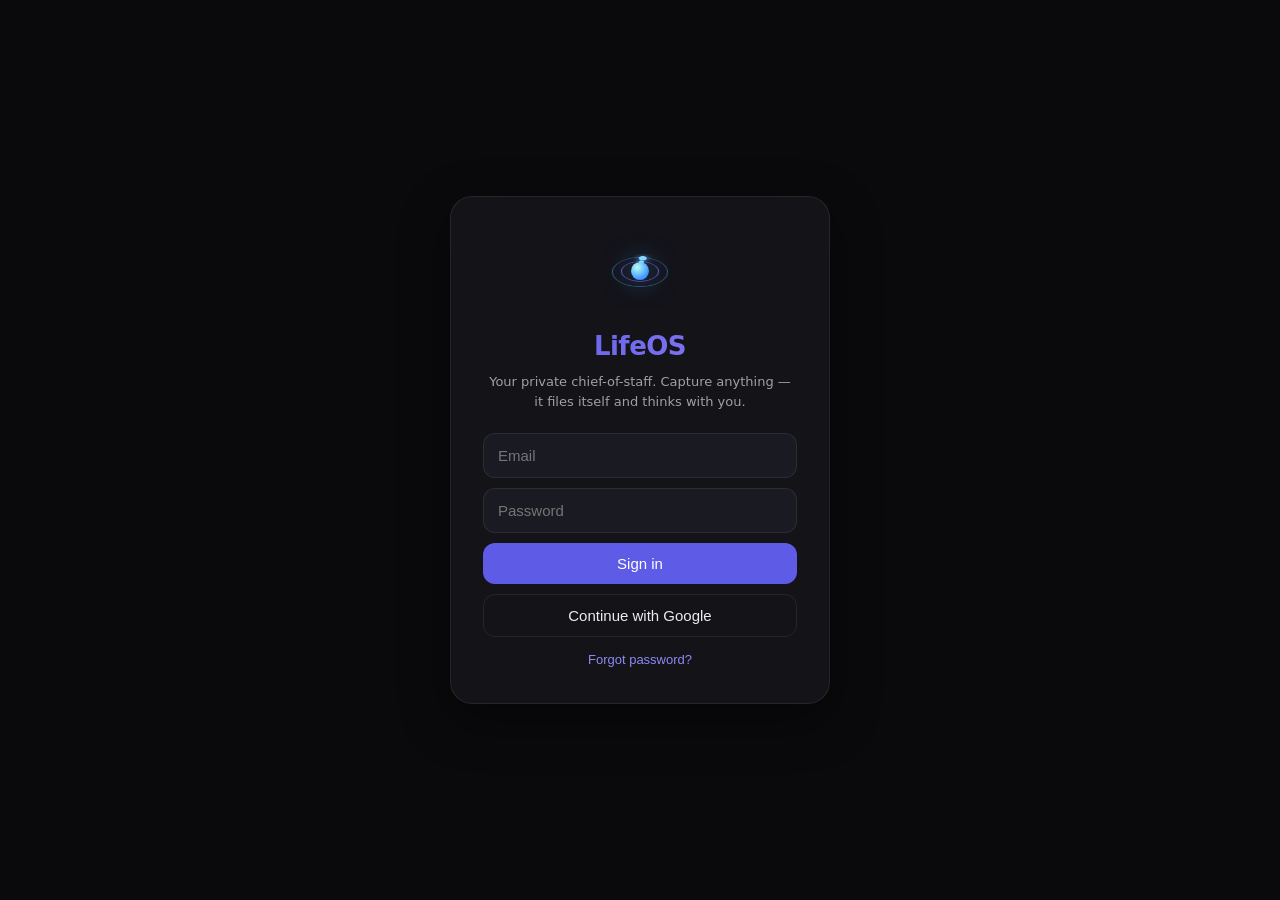
==== commit 5677a29f: "Deploy LifeOS web client" ====
--- a/index.html
+++ b/index.html
@@ -10,8 +10,8 @@
     <link rel="preconnect" href="https://fonts.gstatic.com" crossorigin />
     <link rel="stylesheet" href="https://fonts.googleapis.com/css2?family=Newsreader:ital,opsz,wght@0,6..72,400;0,6..72,500;1,6..72,400&display=swap" />
     <title>LifeOS</title>
-    <script type="module" crossorigin src="./assets/index-C7l6ODBB.js"></script>
-    <link rel="stylesheet" crossorigin href="./assets/index-BnIc39Mz.css">
+    <script type="module" crossorigin src="./assets/index-D0IDthLQ.js"></script>
+    <link rel="stylesheet" crossorigin href="./assets/index-BQae5wWA.css">
   </head>
   <body>
     <div id="root"></div>
--- a/assets/index-BQae5wWA.css
+++ b/assets/index-BQae5wWA.css
@@ -0,0 +1 @@
+.cap-voicebar{display:flex;align-items:center;gap:10px;margin:6px 0 8px;padding:10px 12px;border-radius:14px;background:#ffffff0a;border:1px solid rgba(255,255,255,.08)}.cap-voicebar.rec{background:color-mix(in srgb,#FF6A3D 10%,transparent);border-color:color-mix(in srgb,#FF6A3D 35%,transparent)}.cap-vb-dot{flex:none;width:10px;height:10px;border-radius:50%;background:#ff6a3d;animation:vbPulse 1.2s ease-in-out infinite}@keyframes vbPulse{50%{opacity:.35;transform:scale(.8)}}.cap-vb-t{flex:1;min-width:0;font-size:14px;color:var(--text, #ececf1)}.cap-vb-btn{flex:none;min-height:44px;min-width:76px;padding:0 14px;border-radius:12px;font:inherit;font-size:15px;font-weight:700;color:#fff;background:#ff6a3d;border:0;cursor:pointer}.cap-vb-btn.ghost{color:var(--text, #ececf1);background:#ffffff14}.fl-voice{display:flex;align-items:center;gap:12px;margin:0 0 10px;padding:12px;border-radius:16px;background:#ffffff0a;border:1px solid rgba(255,255,255,.08)}.fl-voice.rec{background:color-mix(in srgb,#5DCAA5 10%,transparent);border-color:color-mix(in srgb,#5DCAA5 35%,transparent)}.fl-voice-mic{flex:none;font-size:26px;animation:vbPulse 1.4s ease-in-out infinite}.fl-voice-t{flex:1;min-width:0;display:flex;flex-direction:column;gap:2px}.fl-voice-t b{font-size:15px}.fl-voice-t i{font-style:normal;font-size:12.5px;color:var(--muted, #9a9aa6)}.fl-voice-btn{flex:none;min-height:44px;min-width:76px;padding:0 14px;border-radius:12px;font:inherit;font-size:15px;font-weight:700;color:#0b1210;background:#5dcaa5;border:0;cursor:pointer}.fl-voice-start{display:block;width:100%;min-height:44px;margin:0 0 8px;border-radius:12px;font:inherit;font-size:14.5px;font-weight:600;color:var(--text, #ececf1);background:#ffffff0d;border:1px solid rgba(255,255,255,.1);cursor:pointer}.calm{position:fixed;top:0;right:0;bottom:0;left:0;z-index:600;display:flex;align-items:center;justify-content:center;overflow-y:auto;padding:calc(16px + env(safe-area-inset-top)) 16px calc(16px + env(safe-area-inset-bottom));color:#eef0f5;background:radial-gradient(120% 80% at 50% 30%,color-mix(in srgb,var(--calm) 22%,#07080B),#07080b 70%)}.calm-card{position:relative;width:100%;max-width:420px;text-align:center}.calm-x{position:absolute;top:-6px;right:-6px;width:44px;height:44px;border:0;border-radius:50%;font-size:26px;color:#b8bac4;background:none;cursor:pointer}.calm-emoji{font-size:44px;margin-bottom:6px}.calm-h{margin:0 0 6px;font-size:24px;line-height:1.25;font-weight:600;letter-spacing:-.01em}.calm-sub{margin:0 0 16px;font-size:15px;line-height:1.45;color:#a9acb8}.calm-sober{margin:-6px 0 14px;font-size:14px;font-weight:600;color:var(--calm)}.calm-levels{display:grid;grid-template-columns:repeat(6,minmax(0,1fr));gap:8px;margin:0 0 14px}.calm-lv{min-height:52px;border-radius:14px;font:inherit;font-size:19px;font-weight:700;cursor:pointer;color:#eef0f5;background:#ffffff0d;border:1px solid color-mix(in srgb,var(--lv) 45%,transparent)}.calm-lv.on{background:color-mix(in srgb,var(--lv) 30%,transparent);border-color:var(--lv)}.calm-q{margin:6px 0 8px;font-size:14px;color:#c7c9d2}.calm-q i{font-style:normal;color:#8a8d99}.calm-chips{display:flex;flex-wrap:wrap;justify-content:center;gap:6px;margin:0 0 16px}.calm-chip{min-height:40px;padding:0 14px;border-radius:999px;font:inherit;font-size:14px;cursor:pointer;color:#c7c9d2;background:#ffffff0d;border:1px solid rgba(255,255,255,.12)}.calm-chip.on{color:#fff;border-color:var(--calm);background:color-mix(in srgb,var(--calm) 22%,transparent)}.calm-go{display:block;width:100%;min-height:54px;margin:8px 0 0;border-radius:16px;font:inherit;font-size:17px;font-weight:700;cursor:pointer;color:#07080b;background:var(--calm);border:0}.calm-go:disabled{opacity:.4}.calm-link{display:block;margin:10px auto 0;min-height:44px;padding:0 16px;font:inherit;font-size:15px;font-weight:600;color:#a9acb8;background:none;border:0;cursor:pointer}.calm-breathe{width:100%;max-width:440px;min-height:100%;display:flex;flex-direction:column;align-items:center;justify-content:space-between;gap:14px;text-align:center}.calm-top{width:100%;display:flex;align-items:center;justify-content:space-between}.calm-title{font-size:15px;font-weight:600;letter-spacing:.06em;text-transform:uppercase;color:color-mix(in srgb,var(--calm) 70%,#fff)}.calm-toggles{display:flex;gap:6px}.calm-toggles button{width:44px;height:44px;border-radius:50%;font-size:18px;cursor:pointer;background:#ffffff0f;border:1px solid rgba(255,255,255,.1)}.calm-stage{position:relative;width:min(78vw,330px);aspect-ratio:1;display:grid;place-items:center}.calm-prog{position:absolute;top:0;right:0;bottom:0;left:0;width:100%;height:100%;transform:rotate(-90deg)}.calm-prog-bg{fill:none;stroke:#ffffff12;stroke-width:3}.calm-prog-fg{fill:none;stroke:color-mix(in srgb,var(--calm) 80%,#fff);stroke-width:3;stroke-linecap:round;transition:stroke-dashoffset .4s linear}.calm-orb,.calm-halo{position:absolute;width:74%;aspect-ratio:1;border-radius:50%;transition-property:transform;transition-timing-function:cubic-bezier(.45,0,.55,1)}.calm-orb{background:radial-gradient(circle at 38% 32%,color-mix(in srgb,var(--calm) 55%,#fff),var(--calm) 45%,color-mix(in srgb,var(--calm) 40%,#07080B) 100%);box-shadow:0 0 60px -6px color-mix(in srgb,var(--calm) 75%,transparent),inset 0 0 40px #ffffff1f}.calm-halo{border:1px solid color-mix(in srgb,var(--calm) 40%,transparent);background:radial-gradient(circle,transparent 60%,color-mix(in srgb,var(--calm) 14%,transparent))}.calm-phase{position:relative;z-index:1;font-size:22px;font-weight:700;color:#07080b;text-shadow:0 1px 0 rgba(255,255,255,.25);max-width:60%}.calm-left{font-size:15px;font-variant-numeric:tabular-nums;color:#a9acb8}.calm-line{min-height:46px;margin:0;max-width:340px;font-size:16px;line-height:1.45;color:#dadce4}.calm-stop{width:100%;max-width:340px;min-height:50px;border-radius:14px;font:inherit;font-size:15px;font-weight:600;cursor:pointer;color:#a9acb8;background:#ffffff0a;border:1px solid rgba(255,255,255,.1);touch-action:none;user-select:none;-webkit-user-select:none}.calm-stop.holding{color:#fff;border-color:#ff6a3d;background:color-mix(in srgb,#FF6A3D 18%,transparent)}@media (prefers-reduced-motion: reduce){.calm-orb,.calm-halo{transition-duration:0ms!important}.cap-vb-dot,.fl-voice-mic{animation:none}}.rc-pills{display:flex;justify-content:center;gap:8px;margin:0 0 12px}.rc-pill{min-height:40px;padding:0 16px;border-radius:999px;font:inherit;font-size:14px;font-weight:600;cursor:pointer;color:#fff;background:#00000073;border:1px solid rgba(255,255,255,.28);-webkit-backdrop-filter:blur(6px);backdrop-filter:blur(6px)}.rc-pill.on{color:#0b1210;background:#5dcaa5;border-color:#5dcaa5}.calm-words{display:flex;flex-direction:column;gap:8px;margin:4px 0 16px}.calm-word{min-height:54px;padding:0 18px;border-radius:16px;font:inherit;font-size:17px;font-weight:650;cursor:pointer;text-align:left;color:#eef0f5;background:#ffffff0d;border:1px solid color-mix(in srgb,var(--lv) 45%,transparent);box-shadow:inset 4px 0 0 var(--lv)}.calm-word.on{background:color-mix(in srgb,var(--lv) 26%,transparent);border-color:var(--lv)}.calm-x2{width:44px;height:44px;border-radius:50%;font-size:24px;line-height:1;cursor:pointer;color:#dadce4;background:#ffffff0f;border:1px solid rgba(255,255,255,.1)}.calm-top .calm-title{flex:1;text-align:center}.vq{position:fixed;top:0;right:0;bottom:0;left:0;z-index:700;display:flex;flex-direction:column;align-items:center;justify-content:space-between;gap:16px;padding:calc(18px + env(safe-area-inset-top)) 20px calc(22px + env(safe-area-inset-bottom));text-align:center;color:#f4f4f7;background:radial-gradient(120% 70% at 50% 35%,#26262f,#0b0b0f 70%)}.vq.rec{background:radial-gradient(120% 70% at 50% 35%,#5a1414,#1a0707 75%)}.vq.saved{background:radial-gradient(120% 70% at 50% 35%,#0f3b2a,#07120d 75%)}.vq-top{display:flex;align-items:center;gap:10px;font-size:16px;font-weight:800;letter-spacing:.14em;color:#ff8a80}.vq-dot{width:14px;height:14px;border-radius:50%;background:#ff3b30;box-shadow:0 0 14px #ff3b30;animation:vbPulse 1s ease-in-out infinite}.vq-time{margin-left:8px;font-variant-numeric:tabular-nums;letter-spacing:.04em;color:#fff}.vq-mid{flex:1;width:100%;max-width:420px;display:flex;flex-direction:column;align-items:center;justify-content:center;gap:14px}.vq-mid h1{margin:0;font-size:28px;font-weight:700;letter-spacing:-.01em}.vq-mid p{margin:0;font-size:16px;line-height:1.45;color:#c9cad3}.vq-mic{--lv: 0;width:150px;height:150px;border-radius:50%;display:grid;place-items:center;font-size:58px;background:radial-gradient(circle,#ff5a4f,#c4231a);box-shadow:0 0 0 calc(10px + var(--lv) * 46px) #ff3b3038,0 0 60px #ff3b308c;transform:scale(calc(1 + var(--lv) * .12));transition:box-shadow 90ms linear,transform 90ms linear;animation:vqBreath 1.8s ease-in-out infinite}@keyframes vqBreath{50%{filter:brightness(1.12)}}.vq-bars{display:flex;align-items:center;gap:6px;height:56px}.vq-bars i{width:8px;min-height:6px;border-radius:4px;background:#ff8a80;transition:height 90ms linear}.vq-stop{width:100%;max-width:420px;min-height:64px;border-radius:20px;font:inherit;font-size:20px;font-weight:800;cursor:pointer;color:#1a0707;background:#fff;border:0;display:inline-flex;align-items:center;justify-content:center;gap:10px}.vq-stop.ghost{color:#f4f4f7;background:#ffffff1a;border:1px solid rgba(255,255,255,.2)}.vq-cancel{min-height:44px;padding:0 16px;font:inherit;font-size:15px;font-weight:600;color:#e6b3b0;background:none;border:0;cursor:pointer}.vq-go{width:170px;height:170px;border-radius:50%;font-size:64px;cursor:pointer;border:0;color:#fff;background:radial-gradient(circle,#ff5a4f,#c4231a);box-shadow:0 0 0 14px #ff3b3033,0 0 50px #ff3b3080}.vq-big{font-size:64px}.vq-text{max-height:40vh;overflow-y:auto;font-size:19px!important;line-height:1.5!important;color:#fff!important;text-align:left;white-space:pre-wrap}.vq-spin{width:54px;height:54px;border-radius:50%;border:4px solid rgba(255,255,255,.15);border-top-color:#fff;animation:vqSpin .9s linear infinite}@keyframes vqSpin{to{transform:rotate(360deg)}}@media (prefers-reduced-motion: reduce){.vq-mic,.vq-spin,.vq-dot{animation:none}}.calm-scene,.calm-shade{position:fixed;top:0;right:0;bottom:0;left:0;width:100%;height:100%;z-index:-1;pointer-events:none}.calm-scene{display:block;background:#05070b}.calm-shade{background:linear-gradient(to bottom,#04050980 0,#04050900 15%,#04050900 62%,#04050938 82%,#04050966)}.calm-top .calm-title{min-width:0;white-space:nowrap;overflow:hidden;text-overflow:ellipsis}.calm-toggles .calm-snd{width:116px;padding:0 10px;border-radius:999px;display:inline-flex;align-items:center;justify-content:center;gap:6px;font:inherit;font-size:18px;color:#dadce4}.calm-snd-n{font-size:14px;font-weight:600;white-space:nowrap}.calm-breathe.scened .calm-x2,.calm-breathe.scened .calm-toggles button,.calm-breathe.scened .calm-stop{background:#080a1073;border-color:#ffffff24}.calm-breathe.scened .calm-title,.calm-breathe.scened .calm-left,.calm-breathe.scened .calm-line{text-shadow:0 1px 10px rgba(0,0,0,.8),0 0 2px rgba(0,0,0,.6)}.calm-breathe.scened .calm-line{color:#eceef3}.calm-breathe.scened .calm-left{color:#c3c6d0}.calm-breathe.scened .calm-orb{opacity:.9}.calm-phase{text-shadow:0 0 10px rgba(255,255,255,.5),0 0 3px rgba(255,255,255,.35)}.calm-breathe.scened .calm-prog-bg{stroke:#ffffff1f}.calm-sheet-scrim{position:fixed;top:0;right:0;bottom:0;left:0;z-index:2;padding:0;border:0;background:#03040859;cursor:default}.calm-sheet{position:fixed;left:0;right:0;bottom:0;z-index:3;box-sizing:border-box;width:100%;max-width:460px;margin:0 auto;text-align:left;padding:14px 16px calc(14px + env(safe-area-inset-bottom));border-radius:22px 22px 0 0;background:#0e1016;border:1px solid rgba(255,255,255,.08);border-bottom:0;box-shadow:0 -12px 40px #00000073;animation:calmSheetUp .22s cubic-bezier(.2,.8,.2,1)}@keyframes calmSheetUp{0%{transform:translateY(24px);opacity:0}}.calm-sheet-h{margin:2px 4px 10px;font-size:12.5px;font-weight:600;letter-spacing:.08em;text-transform:uppercase;color:#8a8d99}.calm-sounds{display:grid;grid-template-columns:repeat(4,minmax(0,1fr));gap:8px}.calm-sound{min-height:74px;display:flex;flex-direction:column;align-items:center;justify-content:center;gap:6px;padding:8px 2px;border-radius:16px;font:inherit;cursor:pointer;color:#c7c9d2;background:#ffffff0a;border:1px solid rgba(255,255,255,.08)}.calm-sound.on{color:#fff;border-color:color-mix(in srgb,var(--calm) 65%,transparent);background:color-mix(in srgb,var(--calm) 15%,transparent)}.calm-sound-i{font-size:24px;line-height:1}.calm-sound-n{font-size:12.5px;font-weight:600;white-space:nowrap}.calm-scene-row{width:100%;min-height:52px;margin-top:12px;display:flex;align-items:center;justify-content:space-between;padding:0 4px 0 6px;font:inherit;font-size:15px;font-weight:600;color:#dadce4;background:none;border:0;border-top:1px solid rgba(255,255,255,.07);cursor:pointer}.calm-switch{position:relative;flex:none;width:46px;height:28px;border-radius:999px;background:#ffffff24;transition:background .2s}.calm-switch i{position:absolute;top:3px;left:3px;width:22px;height:22px;border-radius:50%;background:#eef0f5;transition:transform .2s}.calm-switch.on{background:color-mix(in srgb,var(--calm) 72%,#000)}.calm-switch.on i{transform:translate(18px)}@media (prefers-reduced-motion: reduce){.calm-sheet{animation:none}.calm-switch,.calm-switch i{transition:none}}.srx-chips{display:flex;gap:6px;overflow-x:auto;padding:2px 0 8px;scrollbar-width:none}.srx-chips::-webkit-scrollbar{display:none}.srx-chip{flex:none;display:inline-flex;align-items:center;gap:5px;min-height:34px;padding:0 12px;border-radius:999px;font:inherit;font-size:13px;font-weight:600;cursor:pointer;color:var(--muted, #9a9aa6);background:var(--surface, #131318);border:1px solid var(--border, rgba(255,255,255,.08))}.srx-chip.on{color:var(--text, #ececf1);border-color:var(--accent, #5E5CE6);background:color-mix(in srgb,var(--accent, #5E5CE6) 16%,transparent)}.srx-chip i{font-style:normal;font-size:11px;color:var(--muted, #9a9aa6)}.srx-sep{flex:none;width:1px;margin:6px 2px;background:var(--border, rgba(255,255,255,.08))}.srx-tools{display:flex;align-items:center;justify-content:space-between;gap:8px;margin:0 0 8px}.srx-sort{display:inline-flex;align-items:center;gap:6px;font-size:13px;color:var(--muted, #9a9aa6)}.srx-sort select{min-height:36px;padding:0 10px;border-radius:10px;font:inherit;font-size:13px;color:var(--text, #ececf1);background:var(--surface, #131318);border:1px solid var(--border, rgba(255,255,255,.08))}.srx-save{min-height:36px;padding:0 12px;border-radius:10px;font:inherit;font-size:13px;font-weight:600;cursor:pointer;color:var(--muted, #9a9aa6);background:none;border:1px solid var(--border, rgba(255,255,255,.08))}.srx-save.on{color:#e0a33e;border-color:#e0a33e66}.srx-more,.srx-retry{display:block;width:100%;min-height:44px;margin:10px 0 0;border-radius:12px;font:inherit;font-size:14px;font-weight:600;cursor:pointer;color:var(--text, #ececf1);background:var(--surface, #131318);border:1px solid var(--border, rgba(255,255,255,.08))}.srx-ask{display:flex;align-items:center;gap:12px;width:100%;margin:12px 0 0;padding:12px 14px;text-align:left;border-radius:14px;cursor:pointer;font:inherit;color:var(--text, #ececf1);background:color-mix(in srgb,#8B7CF6 10%,transparent);border:1px solid color-mix(in srgb,#8B7CF6 30%,transparent)}.srx-ask>span:first-child{font-size:20px}.srx-ask b{display:block;font-size:14.5px}.srx-ask i{display:block;font-style:normal;font-size:12.5px;color:var(--muted, #9a9aa6)}.srh section{margin:0 0 18px}.srh h3{display:flex;align-items:center;justify-content:space-between;margin:0 0 8px;font-size:12px;font-weight:700;letter-spacing:.06em;text-transform:uppercase;color:var(--muted, #9a9aa6)}.srh-clear{min-height:32px;padding:0 8px;font:inherit;font-size:12.5px;font-weight:600;text-transform:none;letter-spacing:0;color:var(--accent-2, #9D9BFF);background:none;border:0;cursor:pointer}.srh-row{display:flex;flex-wrap:wrap;gap:6px}.srh-list{list-style:none;margin:0;padding:0}.srh-list button{display:flex;align-items:center;gap:10px;width:100%;min-height:44px;padding:0 4px;text-align:left;font:inherit;font-size:15px;color:var(--text, #ececf1);background:none;border:0;border-bottom:1px solid var(--border, rgba(255,255,255,.06));cursor:pointer}.srh-list button span{color:var(--muted, #9a9aa6)}.srh-tips-btn{min-height:40px;padding:0;font:inherit;font-size:14px;font-weight:600;color:var(--accent-2, #9D9BFF);background:none;border:0;cursor:pointer}.srh-tips{margin:6px 0 0;padding:10px 12px;border-radius:14px;background:var(--surface, #131318);border:1px solid var(--border, rgba(255,255,255,.08))}.srh-tips>div{display:flex;align-items:baseline;gap:10px;padding:5px 0}.srh-tips dt{flex:none;width:46%}.srh-tips dd{margin:0;font-size:13px;color:var(--muted, #9a9aa6)}.srh-tips button{padding:0;font:600 13.5px ui-monospace,SFMono-Regular,Menlo,monospace;color:var(--text, #ececf1);background:none;border:0;cursor:pointer;text-align:left;overflow-wrap:anywhere}.srh-tips p{margin:8px 0 0;font-size:13px;line-height:1.45;color:var(--muted, #9a9aa6)}.srh-tips p button{font-size:12.5px;color:var(--accent-2, #9D9BFF)}.found{margin:10px 0 4px;padding:10px 12px;border-radius:14px;background:color-mix(in srgb,#E0A33E 7%,transparent);border:1px solid color-mix(in srgb,#E0A33E 25%,transparent)}.found .detail-h{margin:0 0 6px}.found-p{margin:6px 0 0;font-size:14px;line-height:1.5;color:var(--text, #ececf1);overflow-wrap:anywhere}.found-p mark{color:var(--text, #ececf1);background:color-mix(in srgb,#E0A33E 38%,transparent);border-radius:3px;padding:0 2px}.mailin-sub,.mailin-tip{margin:0 0 10px;font-size:14px;line-height:1.45;color:var(--muted, #9a9aa6)}.mailin-tip b{color:var(--text, #ececf1);font-weight:600}.mailin-addr{display:flex;align-items:center;gap:8px;margin:0 0 10px;padding:6px 6px 6px 12px;border-radius:12px;background:var(--surface, #131318);border:1px solid var(--border, rgba(255,255,255,.08))}.mailin-addr code{flex:1;min-width:0;font:600 14px ui-monospace,SFMono-Regular,Menlo,monospace;color:var(--text, #ececf1);overflow-wrap:anywhere}.mailin-addr button{flex:none;min-height:40px;min-width:76px;padding:0 12px;border-radius:10px;font:inherit;font-size:14px;font-weight:600;color:#f2f2f5;background:#5e5ce6;border:0;cursor:pointer}.mailin-test{display:inline-flex;align-items:center;min-height:40px;font-size:14px;font-weight:600;color:var(--accent-2, #9D9BFF);text-decoration:none}.psr{margin:6px 0 14px;padding:10px 10px 6px;border-radius:14px;background:color-mix(in srgb,var(--accent, #5E5CE6) 8%,var(--surface, #141418));border:1px solid color-mix(in srgb,var(--accent, #5E5CE6) 28%,transparent)}.psr-h{display:flex;align-items:baseline;gap:8px;flex-wrap:wrap;margin:0 0 8px;font-size:13.5px}.psr-h span{padding:1px 8px;border-radius:999px;background:#ffffff1a;font-size:11px}.psr-h i{font-style:normal;color:var(--muted);font-size:12.5px;flex-basis:100%}.psr-grid{display:grid;grid-template-columns:repeat(3,minmax(0,1fr));gap:8px}@media (min-width: 760px){.psr-grid{grid-template-columns:repeat(auto-fill,minmax(132px,1fr))}}.psr-cell{display:flex;flex-direction:column;gap:5px;padding:0;border:0;background:none;color:inherit;text-align:left;cursor:pointer;font:inherit;min-width:0}.psr-img{display:grid;place-items:center;aspect-ratio:1;border-radius:11px;overflow:hidden;background:var(--surface-2, #1c1c22);font-size:26px}.psr-img img{width:100%;height:100%;object-fit:cover;display:block;transition:transform .25s}.psr-cell:hover .psr-img img{transform:scale(1.05)}.psr-cap{display:flex;flex-direction:column;min-width:0}.psr-cap b{font-size:12px;font-weight:600;line-height:1.25;display:-webkit-box;-webkit-line-clamp:2;-webkit-box-orient:vertical;overflow:hidden}.psr-cap em{font-style:normal;font-size:11px;color:var(--muted)}.srx-pics{display:inline-flex;align-items:center;gap:6px;padding:6px 12px;margin:0 0 8px;border-radius:999px;border:1px solid color-mix(in srgb,var(--accent, #5E5CE6) 50%,transparent);background:color-mix(in srgb,var(--accent, #5E5CE6) 16%,transparent);color:var(--text);font:inherit;font-size:13px;font-weight:650;cursor:pointer}.detail-overlay.detail-full{padding:0;align-items:stretch;justify-content:stretch}.detail-sheet.detail-full{width:100%;max-width:none;min-height:100dvh;height:100dvh;margin:0;border-radius:0;border:0;overflow-y:auto;box-sizing:border-box}@media (min-width: 760px){.detail-sheet.detail-full{padding-left:max(24px,calc((100% - 880px)/2));padding-right:max(24px,calc((100% - 880px)/2))}.detail-full .detail-title-input{font-size:26px}.detail-full .detail-photo{max-height:70dvh;object-fit:contain}.detail-full .detail-actions{justify-content:flex-start;flex-wrap:wrap}.detail-full .detail-act{flex:0 0 auto;padding-left:18px;padding-right:18px}}@media (min-width: 1000px){.detail-sheet.detail-full.has-sum{padding-left:24px;padding-right:464px}}.detail-act.sum{border-color:color-mix(in srgb,var(--accent, #5E5CE6) 55%,transparent);background:color-mix(in srgb,var(--accent, #5E5CE6) 22%,transparent);font-weight:700}.detail-act.sum.on{background:var(--accent, #5E5CE6);color:#fff}.sump{position:fixed;z-index:70;right:0;top:0;bottom:0;width:min(440px,100%);display:flex;flex-direction:column;background:var(--surface, #141418);border-left:1px solid var(--border, #26262e);box-shadow:-18px 0 50px #00000073;animation:sumpIn .22s ease both}@keyframes sumpIn{0%{transform:translate(24px);opacity:0}to{transform:none;opacity:1}}@media (max-width: 759px){.sump{width:100%;top:18%;border-left:0;border-top:1px solid var(--border);border-radius:18px 18px 0 0;animation-name:sumpUp}@keyframes sumpUp{0%{transform:translateY(30px);opacity:0}to{transform:none;opacity:1}}}.sump-h{display:flex;align-items:center;justify-content:space-between;padding:14px 16px;border-bottom:1px solid var(--border, #26262e);font-size:16px}.sump-x{width:30px;height:30px;border:0;border-radius:9px;background:transparent;color:var(--muted);font-size:22px;cursor:pointer}.sump-x:hover{background:#ffffff14;color:var(--text)}.sump-wait,.sump-err{margin:18px 16px;color:var(--muted);font-size:14px}.sump-err{color:#ff8a5c}.sump-body{flex:1;overflow-y:auto;padding:4px 16px 18px}.sump-sum{margin:14px 0 6px;font-size:16px;line-height:1.5;font-weight:520}.sump h4{margin:16px 0 6px;font-size:11.5px;font-weight:700;letter-spacing:.06em;text-transform:uppercase;color:var(--muted)}.sump ul{margin:0;padding:0 0 0 18px;font-size:14px;line-height:1.5}.sump li{margin:0 0 4px}.sump-act li::marker{color:#ff8a5c}.sump-facts{margin:0;display:grid;gap:6px}.sump-facts div{display:grid;grid-template-columns:38% 1fr;gap:8px;font-size:13.5px;padding:6px 0;border-top:1px solid rgba(255,255,255,.06)}.sump-facts dt{color:var(--muted)}.sump-facts dd{margin:0;font-weight:600;overflow-wrap:anywhere}.sump-foot{display:flex;flex-wrap:wrap;gap:8px;margin-top:18px}.sump-b{padding:8px 13px;border-radius:10px;border:1px solid color-mix(in srgb,var(--accent, #5E5CE6) 50%,transparent);background:color-mix(in srgb,var(--accent, #5E5CE6) 20%,transparent);color:var(--text);font:inherit;font-size:13px;font-weight:650;cursor:pointer}.sump-b.ghost{background:transparent;border-color:var(--border);color:var(--muted)}.pg{display:flex;flex-direction:column;gap:12px;padding-bottom:24px}.pg-snap{display:flex;flex-direction:column;gap:8px;padding:12px;border-radius:14px;background:#5dcaa512;border:1px solid rgba(93,202,165,.18)}.pg-angles{display:flex;gap:6px}.pg-ang{flex:1;height:32px;border-radius:999px;border:1px solid var(--border);background:#ffffff08;color:var(--muted);font-size:13px;font-weight:500;cursor:pointer;width:auto}.pg-ang.on{color:var(--text);border-color:#5dcaa580;background:#5dcaa524}.pg-cam{height:46px;border-radius:12px;border:0;background:#5dcaa5;color:#06140f;font-size:15px;font-weight:500;cursor:pointer}.pg-cam:disabled{opacity:.45}.pg-flash{font-size:13px;color:#5dcaa5;text-align:center}.pg-note{font-size:13px;color:var(--muted);margin:0}.pg-tiles{display:grid;grid-template-columns:repeat(3,minmax(0,1fr));gap:8px}.pg-tile{padding:10px;border-radius:12px;background:#ffffff0a;border:1px solid var(--border);display:flex;flex-direction:column;gap:2px;min-width:0}.pg-tile b{font-size:20px;font-weight:500}.pg-tile span{font-size:11.5px;color:var(--muted);white-space:nowrap;overflow:hidden;text-overflow:ellipsis}.pg-line{width:100%;height:auto;display:block}.pg-line-p{fill:none;stroke:#5dcaa5;stroke-width:2;stroke-linejoin:round;stroke-linecap:round}.pg-line-dot{fill:#5dcaa580}.pg-line-last{fill:#5dcaa5}.pg-line-t{fill:var(--text-3);font-size:9px}.pg-cmp{padding:12px;border-radius:14px;background:#ffffff08;border:1px solid var(--border)}.pg-cmp h3{margin:0 0 10px;font-size:14px;font-weight:500;display:flex;justify-content:space-between;gap:8px}.pg-cmp h3 span{font-size:12px;color:var(--muted);font-weight:400}.pg-cmp-row{display:grid;grid-template-columns:1fr 1fr;gap:10px}.pg-cmp-row>div{display:flex;flex-direction:column;gap:6px}.pg-cmp-row>div>span{font-size:12px;color:var(--muted);text-align:center}.pg-cmp .pg-shot{width:100%;height:auto;aspect-ratio:3 / 4}.pg-list{display:flex;flex-direction:column;gap:8px}.pg-row{display:flex;align-items:center;gap:10px;padding:8px 10px;border-radius:12px;background:#ffffff08}.pg-when{flex:1;min-width:0;display:flex;flex-direction:column;gap:2px}.pg-when b{font-size:13.5px;font-weight:500}.pg-when span{font-size:12.5px;color:var(--muted)}.pg-when i{font-style:normal}.pg-when i.down{color:#5dcaa5}.pg-when i.up{color:#e0a33e}.pg-pics{display:flex;gap:6px;flex:none}.pg-shot{position:relative;width:52px;height:52px;border-radius:10px;overflow:hidden;border:1px solid var(--border);background:#ffffff0d;padding:0;cursor:pointer;display:grid;place-items:center;color:var(--text-3)}.pg-shot img{width:100%;height:100%;object-fit:cover;display:block}.pg-shot i{position:absolute;left:3px;bottom:3px;font-style:normal;font-size:9.5px;padding:1px 5px;border-radius:6px;background:#0009;color:#fff}.pg-shot.empty{cursor:default}.sw-back{position:fixed;top:0;right:0;bottom:0;left:0;z-index:78;background:#0304088c;display:flex;align-items:flex-end;justify-content:center}.sw-sheet{width:100%;max-width:520px;max-height:92vh;overflow-y:auto;box-sizing:border-box;background:#111117;border:1px solid var(--border);border-bottom:0;border-radius:20px 20px 0 0;padding:14px 16px calc(16px + env(safe-area-inset-bottom,0px));display:flex;flex-direction:column;gap:12px;color:var(--text)}@media (min-width: 900px){.sw-back{align-items:center}.sw-sheet{border-radius:20px;border-bottom:1px solid var(--border)}}.sw-head{display:flex;align-items:center;gap:8px}.sw-head h2{flex:1;margin:0;text-align:center;font-size:17px;font-weight:500}.sw-x,.sw-back-btn,.sw-sp{flex:none;width:34px;height:34px}.sw-x,.sw-back-btn{border-radius:50%;border:1px solid var(--border);background:#ffffff0a;color:var(--muted);cursor:pointer;font-size:15px}.sw-back-btn{font-size:20px;line-height:1}.sw-dots{display:flex;justify-content:center;gap:6px}.sw-dots i{width:6px;height:6px;border-radius:50%;background:#ffffff26}.sw-dots i.on{background:#e0a33e}.sw-today{display:flex;flex-direction:column;align-items:flex-start;gap:2px;padding:12px 14px;border-radius:14px;cursor:pointer;border:1px solid rgba(224,163,62,.3);background:#e0a33e14;color:var(--text);text-align:left}.sw-today span{font-size:11.5px;color:#e0a33e;letter-spacing:.04em;text-transform:uppercase}.sw-today b{font-weight:500;font-size:15px}.sw-chips{display:flex;flex-wrap:wrap;gap:8px}.sw-chip{height:40px;padding:0 16px;border-radius:999px;border:1px solid var(--border);background:#ffffff08;color:var(--muted);font-size:14px;font-weight:500;cursor:pointer;width:auto}.sw-chip.on{color:var(--text);border-color:#e0a33e8c;background:#e0a33e24}.sw-mins .sw-chip{flex:1 0 28%}.sw-step{display:flex;align-items:center;justify-content:center;gap:18px}.sw-step button{width:44px;height:44px;border-radius:50%;border:1px solid var(--border);background:#ffffff0a;color:var(--text);font-size:20px;cursor:pointer}.sw-step b{font-size:22px;font-weight:500;min-width:96px;text-align:center}.sw-go{height:48px;border-radius:14px;border:0;background:#e0a33e;color:#1a1206;font-size:15.5px;font-weight:500;cursor:pointer}.sw-go:disabled{opacity:.45}.sw-plain{height:36px;border:0;background:none;color:var(--muted);font-size:13.5px;cursor:pointer}.sw-rows{display:flex;flex-direction:column;gap:8px}.sw-row{display:flex;align-items:center;justify-content:space-between;gap:10px;padding:10px 12px;border-radius:12px;background:#ffffff0a}.sw-row.off{opacity:.55}.sw-tog{display:flex;align-items:center;gap:10px;cursor:pointer}.sw-tog input{width:auto;margin:0;accent-color:#E0A33E}.sw-tog span{display:flex;flex-direction:column;font-size:15px;font-weight:500}.sw-tog i{font-style:normal;font-size:11.5px;color:var(--muted);font-weight:400}.sw-adj{display:flex;align-items:center;gap:8px}.sw-adj button{width:34px;height:34px;border-radius:50%;border:1px solid var(--border);background:#ffffff0a;color:var(--text);font-size:17px;cursor:pointer}.sw-adj button:disabled{opacity:.35}.sw-adj b{min-width:58px;text-align:center;font-weight:500;font-size:14px}.sw-preview{display:flex;flex-direction:column;gap:10px;padding:10px 12px;border-radius:12px;border:1px solid var(--border)}.sw-blk h3{margin:0 0 4px;font-size:13px;font-weight:500;display:flex;justify-content:space-between;color:var(--text)}.sw-blk h3 span{color:var(--muted);font-weight:400}.sw-blk ul{margin:0;padding:0 0 0 16px;font-size:13px;color:var(--muted);display:flex;flex-direction:column;gap:2px}.sw-blk li i{font-style:normal;color:var(--text-3)}.fit .fx-tabs{display:flex;gap:4px;margin:2px 0 14px;padding:3px;border-radius:12px;background:var(--surface-2, #1c1c22);border:1px solid var(--border, #26262e)}.fit .fx-tab{position:relative;flex:1;min-width:0;height:34px;border:0;border-radius:9px;background:transparent;color:var(--muted, #9A9AA6);font:inherit;font-size:13.5px;font-weight:600;cursor:pointer;white-space:nowrap;transition:background .2s,color .2s}.fit .fx-tab.on{background:var(--surface, #141418);color:var(--text, #F2F2F5);box-shadow:0 1px #ffffff0d,0 4px 14px -8px #000c}.fit .fx-tab-live{display:inline-block;width:6px;height:6px;margin-left:6px;vertical-align:2px;border-radius:50%;background:#30d158;box-shadow:0 0 6px #30d158}.fit .fx-start{margin:0 0 14px;padding:14px;gap:12px;border-radius:16px}.fit .fx-start-h{font-size:20px}.fit .fx-start-parts{font-size:13.5px;font-weight:600;color:#e9c8bc}.fit .fx-start.g-bulk .fx-eyebrow{color:#f2b35b}.fit .fx-start.g-cut .fx-eyebrow{color:#5cd6a8}.fit .fx-start-acts{display:flex;gap:8px}.fit .fx-start-acts .fx-go{flex:1}.fit .fx-alt{flex:none;min-height:44px;padding:0 14px;border-radius:12px;border:1px solid var(--border, #26262e);background:var(--surface-2, #1c1c22);color:var(--text, #F2F2F5);font:inherit;font-size:13.5px;font-weight:600;cursor:pointer}.fit .fx-alt:active{transform:scale(.98)}.fit .fx-go{min-height:44px;border-radius:12px;font-size:15px;gap:8px}.fit .fx-go-ic{font-size:11px}.fit .fx-live{padding:14px;gap:10px;border-radius:16px}.fit .fx-clock{font-size:42px}.fit .fx-stats{font-size:12.5px;gap:14px}.fit .fx-rest{padding:10px;gap:8px;border-radius:14px}.fit .fx-rest-clock{font-size:28px}.fit .fx-rest-acts button,.fit .fx-rest-presets button{min-height:34px;border-radius:10px;font-size:13px}.fit .fx-rest:not(.on){flex-direction:row;align-items:center;gap:10px}.fit .fx-rest:not(.on) .fx-rest-presets{flex:1}.fit .fx-add{min-height:44px;border-radius:12px;font-size:15px}.fit .fx-snap{flex-basis:48px;min-height:44px;border-radius:12px;font-size:18px}.fit .fit-quick .mc-chip,.fit .fx-sheet .mc-chip{padding:6px 12px;font-size:12.5px}.fit .fx-plan{gap:5px}.fit .fx-plan-row{min-height:46px;padding:8px 10px;gap:10px;border-radius:12px}.fit .fx-plan-tick{flex-basis:24px;height:24px;font-size:11.5px}.fit .fx-plan-name{font-size:14.5px}.fit .fx-plan-target{font-size:12.5px}.fit .fx-follow{min-height:30px;padding:0 11px;font-size:12.5px}.fit .fx-finish{min-height:50px;border-radius:14px;padding:0 16px}.fit .fx-finish-t{font-size:15.5px;font-weight:750}.fit .fx-finish-s{font-size:12.5px;font-weight:650}.fit .fx-keep{min-height:42px;border-radius:12px;font-size:14px}.fit .fx-saves .fit-prompt-next{padding:12px;font-size:15px;border-radius:12px;min-height:46px}.fit .fx-saves .fit-prompt-acts2{gap:6px}.fit .fx-saves .fit-prompt-cam{min-height:38px;border-radius:10px;font-size:12.5px;font-weight:600;padding:0 8px}.fit .fit-kindrow.four .fit-kind{padding:7px 4px;font-size:12px}.fit .fxb-chg{min-height:28px;padding:0 9px;border-radius:999px;font-size:12px;font-weight:600;white-space:nowrap}.fit .fxb-chg span{margin-right:3px;font-size:11px}.fit .fxb-bctl button{min-width:30px;min-height:28px;border-radius:8px;font-size:14px}.fit .fxb-blocks .fxb-mode{min-height:38px;font-size:12.5px;border-radius:11px}.fit .fxb-sug{top:-6px;font-size:9.5px;padding:0 5px}.fit .fxb-mins .mc-chip,.fit .fxb-parts .mc-chip,.fit .fxb-opts>.mc-chip{padding:6px 10px;font-size:12.5px}.fit .fxb-acts .fx-go{min-height:44px}.fit .fxb-shuffle{min-height:44px;border-radius:12px;font-size:14px;padding:0 14px}.fit .fxb-add{min-height:38px;font-size:13px;border-radius:10px}.fit .fxb-block .fxb-add{min-height:36px;font-size:12.5px}.fit .fxb-list li{min-height:44px;padding:7px 9px}.fit .fxb-main b{font-size:14px}.fit .fxb-target{font-size:12.5px}.fit .fxb-wk-i b{font-size:16px}@media (max-width: 380px){.fit .fxb-row{gap:7px}.fit .fxb-chg{padding:0 7px}.fit .fxb-chg span{margin-right:0}}.fit .wk .sec-h,.fit .wk-make .sec-h{display:flex;align-items:center;gap:10px}.fit .wk-badge{margin-left:auto;padding:3px 9px;border-radius:999px;font-size:11.5px;font-weight:600;letter-spacing:0;text-transform:none}.fit .wk-badge.g-bulk{color:#f2b35b;background:#f2b35b1f}.fit .wk-badge.g-cut{color:#5cd6a8;background:#5cd6a81f}.fit .wk-empty{margin:2px 2px 8px;font-size:13.5px;color:var(--muted)}.fit .wk-days{list-style:none;margin:0;padding:0;display:flex;flex-direction:column;gap:5px}.fit .wk-day{border-radius:12px;background:var(--surface, #141418);border:1px solid var(--border, #26262e);overflow:hidden}.fit .wk-day.is-today{border-color:color-mix(in srgb,var(--accent, #5E5CE6) 55%,transparent);box-shadow:inset 3px 0 0 var(--accent, #5E5CE6)}.fit .wk-day.is-rest{background:transparent;border-style:dashed}.fit .wk-row{display:flex;align-items:center;gap:10px;width:100%;min-height:48px;padding:7px 10px;border:0;background:none;color:inherit;font:inherit;text-align:left;cursor:pointer}.fit .wk-dow{flex:0 0 34px;font-size:11.5px;font-weight:700;letter-spacing:.06em;text-transform:uppercase;color:var(--muted)}.fit .wk-day.is-today .wk-dow{color:var(--accent-2, #8C8AF2)}.fit .wk-what{flex:1;min-width:0;display:flex;flex-direction:column;gap:1px}.fit .wk-what b{font-size:14.5px;font-weight:600;color:var(--text);white-space:nowrap;overflow:hidden;text-overflow:ellipsis}.fit .wk-day.is-rest .wk-what b{font-weight:500;color:var(--muted)}.fit .wk-what small{font-size:12px;line-height:1.35;color:#b8b8c4}.fit .wk-day.is-cardio .wk-what small,.fit .wk-day.is-recovery .wk-what small{color:#7fd0e6}.fit .wk-n{flex:none;display:flex;flex-direction:column;align-items:flex-end;gap:1px;font-size:11.5px;color:var(--muted);font-variant-numeric:tabular-nums;text-align:right;white-space:nowrap}.fit .wk-chev{flex:none;width:18px;text-align:center;color:var(--muted);font-size:15px}.fit .wk-open{padding:0 10px 10px 54px}.fit .wk-items{list-style:none;margin:0 0 8px;padding:0;display:flex;flex-direction:column;gap:3px}.fit .wk-items li{display:flex;align-items:baseline;justify-content:space-between;gap:10px;font-size:13px;color:var(--text)}.fit .wk-items li.g-warm,.fit .wk-items li.g-stretch{color:var(--muted)}.fit .wk-items li.g-cardio{color:#7fd0e6}.fit .wk-it-n{min-width:0;overflow:hidden;text-overflow:ellipsis;white-space:nowrap}.fit .wk-it-t{flex:none;font-size:12px;color:var(--muted);font-variant-numeric:tabular-nums}.fit .wk-none{margin:0 0 8px;font-size:13px;color:var(--muted)}.fit .wk-edit{min-height:32px;padding:0 12px;border-radius:9px;border:1px solid var(--border);background:var(--surface-2);color:var(--text);font:inherit;font-size:12.5px;font-weight:600;cursor:pointer}.fit .wk-toggle{margin-left:auto;min-height:28px;padding:0 10px;border-radius:999px;border:1px solid var(--border);background:var(--surface-2);color:var(--text);font:inherit;font-size:12px;font-weight:600;letter-spacing:0;text-transform:none;cursor:pointer}.fit .wk-goal{display:grid;grid-template-columns:1fr 1fr;gap:6px;margin:0 0 12px}.fit .wk-goal-b{display:flex;flex-direction:column;align-items:flex-start;gap:1px;padding:9px 12px;border-radius:12px;border:1px solid var(--border);background:var(--surface);color:var(--text);font:inherit;text-align:left;cursor:pointer;transition:background .2s,border-color .2s}.fit .wk-goal-b b{font-size:15px;font-weight:650}.fit .wk-goal-b small{font-size:12px;color:var(--muted)}.fit .wk-goal-b.g-bulk.on{border-color:#f2b35b99;background:#f2b35b1a}.fit .wk-goal-b.g-bulk.on b{color:#f2b35b}.fit .wk-goal-b.g-cut.on{border-color:#5cd6a899;background:#5cd6a81a}.fit .wk-goal-b.g-cut.on b{color:#5cd6a8}.fit .wk-pick{display:flex;align-items:center;flex-wrap:wrap;gap:8px 10px;margin:0 0 12px}.fit .wk-lbl{flex:0 0 100%;font-size:11.5px;font-weight:700;letter-spacing:.06em;text-transform:uppercase;color:var(--muted)}.fit .wk-dows{display:flex;gap:5px}.fit .wk-dow-b{width:34px;height:34px;border-radius:50%;border:1px solid var(--border);background:var(--surface);color:var(--muted);font:inherit;font-size:13px;font-weight:650;cursor:pointer}.fit .wk-dow-b.on{border-color:color-mix(in srgb,var(--accent, #5E5CE6) 70%,transparent);background:color-mix(in srgb,var(--accent, #5E5CE6) 22%,transparent);color:var(--text)}.fit .wk-cnt{font-size:12.5px;color:var(--muted)}.fit .wk-mins{display:flex;gap:5px}.fit .wk-min-b{min-height:32px;padding:0 12px;border-radius:999px;border:1px solid var(--border);background:var(--surface);color:var(--muted);font:inherit;font-size:12.5px;font-weight:600;cursor:pointer}.fit .wk-min-b.on{border-color:color-mix(in srgb,var(--accent, #5E5CE6) 70%,transparent);background:color-mix(in srgb,var(--accent, #5E5CE6) 22%,transparent);color:var(--text)}.fit .wk-make .wk-days{margin-bottom:12px}.fit .wk-vol{display:flex;flex-direction:column;gap:6px;margin:0 0 12px;padding:10px 12px;border-radius:12px;background:var(--surface);border:1px solid var(--border)}.fit .wk-vol-r{display:flex;align-items:center;gap:10px}.fit .wk-vol-p{flex:0 0 74px;font-size:12.5px;color:var(--text)}.fit .wk-vol-bar{position:relative;flex:1;height:6px;border-radius:999px;background:#ffffff12}.fit .wk-vol-bar i{position:absolute;left:0;top:0;bottom:0;border-radius:inherit;background:#ffd60a8c}.fit .wk-vol-r.ok .wk-vol-bar i{background:#30d158b3}.fit .wk-vol-bar em{position:absolute;top:-3px;bottom:-3px;width:2px;margin-left:-1px;border-radius:1px;background:#ffffff73}.fit .wk-vol-n{flex:0 0 24px;text-align:right;font-size:12px;color:var(--muted);font-variant-numeric:tabular-nums}.fit .wk-vol small{font-size:11px;color:var(--muted)}.fit .wk-fuel{display:flex;flex-wrap:wrap;gap:6px;margin:0 0 12px}.fit .wk-fuel span{padding:5px 10px;border-radius:999px;font-size:12.5px;color:#c9c9d2;background:#ffffff0d}.fit .wk-fuel b{font-weight:650;color:var(--text)}.fit .wk-fuel.g-bulk span:first-child{color:#f2b35b;background:#f2b35b1a}.fit .wk-fuel.g-bulk span:first-child b{color:#f2b35b}.fit .wk-fuel.g-cut span:first-child{color:#5cd6a8;background:#5cd6a81a}.fit .wk-fuel.g-cut span:first-child b{color:#5cd6a8}.fit .wk-acts{display:flex;flex-wrap:wrap;align-items:center;gap:8px}.fit .wk-use{flex:1;min-height:44px;border:0;border-radius:12px;background:var(--accent, #5E5CE6);color:#fff;font:inherit;font-size:15px;font-weight:650;cursor:pointer}.fit .wk-alt{flex:none;min-height:44px;padding:0 16px;border-radius:12px;border:1px solid var(--border);background:var(--surface-2);color:var(--text);font:inherit;font-size:14px;font-weight:600;cursor:pointer}.fit .wk-warn{flex:0 0 100%;font-size:13px;color:#ffd60a}@media (max-width: 380px){.fit .wk-dow-b{width:31px;height:31px;font-size:12.5px}.fit .wk-open{padding-left:12px}.fit .fx-tab{font-size:12.5px}}.fit .fxb .fxb-wk,.fit .fxb .fxb-hint{display:none}@media (max-width: 480px){.fit .fxb>.sec-h{flex-wrap:wrap}.fit .fxb>.sec-h .sec-note{flex-basis:100%;margin:2px 0 0}}@media (max-width: 400px){.fit .fxb-blocks{grid-template-columns:repeat(3,minmax(0,1fr));row-gap:10px}}.fit .fit-quick-lbl{letter-spacing:.04em}.wb-view,.pl-view,.wb-sheet,.pl-sheet{--wb-green: #25D366;--pl-orange: #FF7A1A;min-width:0}.wb-view *,.pl-view *,.wb-sheet *,.pl-sheet *{box-sizing:border-box}.wb-view button,.pl-view button,.wb-sheet button,.pl-sheet button{font-family:inherit;-webkit-tap-highlight-color:transparent}.wb-recency{display:flex;align-items:center;gap:8px;flex-wrap:wrap;font-size:12.5px;color:var(--muted);margin:-6px 0 14px;line-height:1.45}.wb-dot{width:7px;height:7px;border-radius:50%;flex:none;background:var(--lo-success);box-shadow:0 0 0 3px color-mix(in srgb,var(--lo-success) 18%,transparent)}.wb-dot.stale{background:var(--lo-warning);box-shadow:0 0 0 3px color-mix(in srgb,var(--lo-warning) 18%,transparent)}.wb-dot.err{background:var(--lo-danger);box-shadow:0 0 0 3px color-mix(in srgb,var(--lo-danger) 18%,transparent)}.wb-recency b{font-weight:500;color:var(--text)}.wb-recency .wb-sep{color:var(--text-3)}.wb-tabs{display:grid;grid-template-columns:repeat(3,minmax(0,1fr));gap:2px;padding:3px;margin-bottom:12px;background:var(--surface-2);border:1px solid var(--border);border-radius:var(--r-pill)}.wb-tab{border:0;background:transparent;color:var(--muted);font-size:13.5px;font-weight:400;padding:8px 4px;border-radius:var(--r-pill);cursor:pointer;white-space:nowrap;overflow:hidden;text-overflow:ellipsis}.wb-tab.on{background:color-mix(in srgb,var(--accent) 16%,transparent);color:var(--text);font-weight:500}.pl-view .wb-tab.on{background:color-mix(in srgb,var(--pl-orange) 15%,transparent)}.wb-chips{display:flex;gap:6px;overflow-x:auto;scrollbar-width:none;margin:0 0 10px;padding-bottom:2px;min-width:0}.wb-chips::-webkit-scrollbar{display:none}.wb-chip{flex:none;border:1px solid var(--border);background:var(--surface);color:var(--muted);font-size:12.5px;padding:6px 11px;border-radius:var(--r-pill);cursor:pointer;white-space:nowrap}.wb-chip.on{color:var(--text);border-color:color-mix(in srgb,var(--accent) 55%,transparent);background:var(--lo-accent-tint)}.wb-chip i{font-style:normal;opacity:.65;margin-left:4px;font-size:11px}.wb-select{flex:none;max-width:170px;border:1px solid var(--border);background:var(--surface);color:var(--muted);font-size:12.5px;padding:6px 10px;border-radius:var(--r-pill)}.wb-list{display:flex;flex-direction:column;gap:8px}.wb-card{display:block;width:100%;text-align:left;border:1px solid var(--border);background:var(--surface);border-radius:var(--r-row);padding:12px 13px;cursor:pointer;color:var(--text);min-width:0;position:relative}.wb-card:active{background:var(--surface-3)}.wb-card.i5{border-left:3px solid color-mix(in srgb,var(--lo-urgent) 75%,transparent)}.wb-card.i4{border-left:3px solid color-mix(in srgb,var(--lo-warning) 60%,transparent)}.wb-card.i3{border-left:3px solid color-mix(in srgb,var(--accent) 55%,transparent)}.wb-card-top{display:flex;align-items:baseline;gap:8px;min-width:0}.wb-title{flex:1;min-width:0;font-size:15px;font-weight:500;line-height:1.3;overflow-wrap:anywhere}.wb-imp{flex:none;display:inline-flex;gap:2px}.wb-imp span{width:5px;height:5px;border-radius:50%;background:var(--surface-3)}.wb-imp span.on{background:var(--wb-green)}.wb-meta{font-size:12px;color:var(--text-3);margin-top:3px;overflow:hidden;text-overflow:ellipsis;white-space:nowrap}.wb-sum{font-size:13.5px;color:var(--muted);margin-top:6px;line-height:1.45;display:-webkit-box;-webkit-line-clamp:2;-webkit-box-orient:vertical;overflow:hidden;overflow-wrap:anywhere}.wb-facts{display:flex;flex-wrap:wrap;gap:5px;margin-top:8px;min-width:0}.wb-fact{font-size:11.5px;color:var(--muted);background:var(--surface-2);border:1px solid var(--border-soft);border-radius:8px;padding:3px 7px;max-width:100%;overflow:hidden;text-overflow:ellipsis;white-space:nowrap}.wb-fact b{font-weight:500;color:var(--text)}.wb-crow{display:flex;align-items:center;gap:10px;border:1px solid var(--border);background:var(--surface);border-radius:var(--r-row);padding:10px 10px 10px 12px;min-width:0}.wb-crow-main{flex:1;min-width:0;display:flex;align-items:center;gap:10px;border:0;background:none;color:inherit;text-align:left;cursor:pointer;padding:0}.wb-ava{flex:none;width:34px;height:34px;border-radius:50%;display:grid;place-items:center;font-size:14px;background:color-mix(in srgb,var(--wb-green) 14%,transparent);color:var(--wb-green)}.wb-crow-mid{flex:1;min-width:0;display:flex;flex-direction:column}.wb-crow-name{font-size:14.5px;overflow:hidden;text-overflow:ellipsis;white-space:nowrap}.wb-crow-sub{font-size:12px;color:var(--text-3);overflow:hidden;text-overflow:ellipsis;white-space:nowrap}.wb-tier{flex:none;border:1px solid var(--border);background:var(--surface-2);color:var(--muted);font-size:11.5px;padding:5px 9px;border-radius:var(--r-pill);cursor:pointer}.wb-tier.on{color:var(--wb-green);border-color:color-mix(in srgb,var(--wb-green) 45%,transparent);background:color-mix(in srgb,var(--wb-green) 10%,transparent)}.wb-tier.off{color:var(--text-3)}.wb-frow{display:flex;gap:10px;align-items:flex-start;width:100%;text-align:left;border:0;border-bottom:1px solid var(--border-soft);background:none;color:var(--text);padding:11px 2px;cursor:pointer;min-width:0}.wb-ftype{flex:none;width:30px;height:30px;border-radius:9px;display:grid;place-items:center;font-size:14px;background:var(--surface-2)}.wb-fbody{flex:1;min-width:0}.wb-fval{font-size:14.5px;line-height:1.35;overflow-wrap:anywhere}.wb-fsub{font-size:12px;color:var(--text-3);margin-top:2px;overflow:hidden;text-overflow:ellipsis;white-space:nowrap}.wb-empty{text-align:center;color:var(--muted);font-size:13.5px;padding:34px 12px;line-height:1.5}.wb-more{display:block;margin:12px auto 0;border:1px solid var(--border);background:var(--surface);color:var(--muted);font-size:13px;padding:8px 16px;border-radius:var(--r-pill);cursor:pointer}.wb-err{font-size:12.5px;color:var(--lo-urgent-text);margin:8px 0}.wb-sheet,.pl-sheet{position:fixed;top:0;right:0;bottom:0;left:0;z-index:70;display:flex;flex-direction:column;background:var(--bg);color:var(--text);animation:capRise .22s var(--ease-out)}.wb-sheet-top{display:flex;align-items:center;gap:10px;padding:max(10px,env(safe-area-inset-top,0px)) 14px 8px;max-width:720px;width:100%;margin:0 auto;border-bottom:1px solid var(--border-soft)}.wb-back{flex:none;width:36px;height:36px;border-radius:50%;border:1px solid var(--border);background:var(--surface);color:var(--text);font-size:20px;line-height:1;cursor:pointer}.wb-sheet-title{flex:1;min-width:0;display:flex;flex-direction:column}.wb-sheet-title b{font-weight:500;font-size:15.5px;overflow:hidden;text-overflow:ellipsis;white-space:nowrap}.wb-sheet-title span{font-size:12px;color:var(--text-3);overflow:hidden;text-overflow:ellipsis;white-space:nowrap}.wb-sheet-body{flex:1;overflow-y:auto;-webkit-overflow-scrolling:touch;padding:14px 16px calc(40px + env(safe-area-inset-bottom,0px));max-width:720px;width:100%;margin:0 auto}.wb-h{font-size:11.5px;letter-spacing:.1em;text-transform:uppercase;color:var(--text-3);margin:18px 0 8px;font-weight:500}.wb-p{font-size:15px;line-height:1.55;color:var(--text);overflow-wrap:anywhere;white-space:pre-wrap}.wb-kv{display:flex;gap:10px;padding:9px 0;border-bottom:1px solid var(--border-soft);font-size:14px;min-width:0}.wb-kv span:first-child{flex:none;width:92px;color:var(--text-3);font-size:12.5px;padding-top:1px}.wb-kv span:last-child{flex:1;min-width:0;overflow-wrap:anywhere}.wb-actions{display:flex;gap:8px;flex-wrap:wrap;margin-top:18px}.wb-btn{border:1px solid var(--border);background:var(--surface);color:var(--text);font-size:13.5px;padding:9px 14px;border-radius:var(--r-pill);cursor:pointer}.wb-btn.green{color:var(--wb-green);border-color:color-mix(in srgb,var(--wb-green) 40%,transparent);background:color-mix(in srgb,var(--wb-green) 9%,transparent)}.wb-seg{display:inline-grid;grid-template-columns:repeat(3,auto);gap:2px;padding:3px;border-radius:var(--r-pill);background:var(--surface-2);border:1px solid var(--border)}.wb-seg button{border:0;background:none;color:var(--muted);font-size:12.5px;padding:6px 12px;border-radius:var(--r-pill);cursor:pointer}.wb-seg button.on{background:color-mix(in srgb,var(--wb-green) 14%,transparent);color:var(--text)}.wb-sheet .wa-thread{height:100%}.pl-status{display:flex;flex-wrap:wrap;align-items:center;gap:8px;font-size:12.5px;color:var(--muted);margin:-6px 0 12px;line-height:1.45}.pl-status b{font-weight:500;color:var(--text)}.pl-auto{display:flex;align-items:center;gap:10px;border:1px solid var(--border);background:var(--surface);border-radius:var(--r-row);padding:10px 12px;margin-bottom:12px;min-width:0}.pl-auto-t{flex:1;min-width:0;font-size:13.5px}.pl-auto-t span{display:block;font-size:12px;color:var(--text-3);margin-top:1px}.pl-switch{flex:none;width:44px;height:26px;border-radius:13px;border:1px solid var(--border);background:var(--surface-3);position:relative;cursor:pointer;padding:0}.pl-switch:after{content:"";position:absolute;top:2px;left:2px;width:20px;height:20px;border-radius:50%;background:var(--muted);transition:transform var(--dur-fast) var(--ease)}.pl-switch.on{background:color-mix(in srgb,var(--pl-orange) 30%,transparent);border-color:color-mix(in srgb,var(--pl-orange) 50%,transparent)}.pl-switch.on:after{transform:translate(18px);background:var(--pl-orange)}.pl-search{width:100%;padding:10px 12px;margin-bottom:10px;font-size:16px;border-radius:var(--r-row);border:1px solid var(--border);background:var(--surface);color:var(--text)}.pl-row{display:flex;gap:10px;width:100%;text-align:left;border:1px solid var(--border);background:var(--surface);color:var(--text);border-radius:var(--r-row);padding:11px 12px;cursor:pointer;min-width:0}.pl-row:active{background:var(--surface-3)}.pl-ic{flex:none;width:34px;height:34px;border-radius:10px;display:grid;place-items:center;font-size:15px;background:color-mix(in srgb,var(--pl-orange) 13%,transparent)}.pl-main{flex:1;min-width:0}.pl-title{font-size:14.5px;font-weight:500;line-height:1.3;overflow-wrap:anywhere}.pl-meta{font-size:12px;color:var(--text-3);margin-top:2px}.pl-snip{font-size:13px;color:var(--muted);margin-top:5px;line-height:1.45;display:-webkit-box;-webkit-line-clamp:2;-webkit-box-orient:vertical;overflow:hidden;overflow-wrap:anywhere}.pl-snip mark{background:color-mix(in srgb,var(--pl-orange) 26%,transparent);color:var(--text);border-radius:3px;padding:0 2px}.pl-note{font-size:14.5px;line-height:1.6;color:var(--text);overflow-wrap:anywhere}.pl-note h4{font-size:13px;font-weight:500;color:var(--pl-orange);margin:16px 0 6px;letter-spacing:.02em}.pl-note p{margin:0 0 8px;white-space:pre-wrap}.pl-note li{margin:0 0 4px 18px}.pl-tr{font-size:13.5px;line-height:1.6;color:var(--muted);white-space:pre-wrap;overflow-wrap:anywhere;background:var(--surface);border:1px solid var(--border-soft);border-radius:var(--r-row);padding:12px;max-height:none}.pl-tr-more{margin-top:8px}.sr-src{align-self:flex-start;max-width:100%;font-size:10.5px;line-height:1.5;letter-spacing:.02em;padding:0 7px;border-radius:var(--r-pill);color:var(--muted);background:var(--surface-2);border:1px solid var(--border-soft);overflow:hidden;text-overflow:ellipsis;white-space:nowrap}.sr-src.src-whatsapp{color:#5fe08f;background:color-mix(in srgb,#25D366 11%,transparent);border-color:color-mix(in srgb,#25D366 28%,transparent)}.sr-src.src-plaud{color:#ffa45c;background:color-mix(in srgb,#FF7A1A 11%,transparent);border-color:color-mix(in srgb,#FF7A1A 28%,transparent)}.sr-src.src-email{color:#6fd79a;background:color-mix(in srgb,var(--lo-success) 9%,transparent)}.sr-src.src-task,.sr-src.src-note{color:var(--lo-accent-text);background:var(--lo-accent-tint)}.quickadd.qa2{position:relative}.qa-cam{flex:none;width:32px;height:32px;margin:0;padding:0;display:grid;place-items:center;border:0;border-radius:9px;background:transparent;color:var(--muted);cursor:pointer}.qa-cam:active{background:var(--surface-3);color:var(--text)}.qa-chip,.qa-opt,.snp-guess,.snp-chip,[data-dest=log]{--d: #8C8AF2}[data-dest=meds]{--d: #A78BFA}[data-dest=health]{--d: #FB7185}[data-dest=money]{--d: #FBBF24}[data-dest=nb]{--d: #5DCAA5}[data-dest=food]{--d: #FB923C}[data-dest=water]{--d: #38BDF8}[data-dest=weight]{--d: #34D399}[data-dest=task]{--d: #2DD4BF}[data-dest=note]{--d: #A1A1AC}[data-dest=docs]{--d: #60A5FA}.qa-drop{position:absolute;left:0;right:0;top:calc(100% + 6px);z-index:40;display:flex;align-items:center;min-height:36px}.qa-chip{display:inline-flex;align-items:center;gap:7px;max-width:100%;min-height:34px;margin:0;padding:0 12px 0 8px;border-radius:999px;cursor:pointer;font:inherit;font-size:14px;font-weight:500;color:var(--text);background:#131318f5;border:1px solid color-mix(in srgb,var(--d) 38%,transparent);box-shadow:0 6px 18px #00000073}.qa-chip-i{display:grid;place-items:center;width:22px;height:22px;border-radius:50%;font-size:12px;color:var(--d);background:color-mix(in srgb,var(--d) 16%,transparent);flex:none}.qa-chip-t{overflow:hidden;text-overflow:ellipsis;white-space:nowrap;min-width:0}.qa-chip.unsure{border-style:dashed;color:var(--muted)}.qa-dots{color:var(--text-3);animation:qa-pulse 1.1s ease-in-out infinite}@keyframes qa-pulse{50%{opacity:.35}}@media (prefers-reduced-motion: reduce){.qa-dots{animation:none}}.qa-pick{display:flex;gap:6px;overflow-x:auto;padding:6px;max-width:100%;border-radius:14px;background:#131318f7;border:1px solid var(--border);box-shadow:0 8px 22px #00000080;scrollbar-width:none;-webkit-overflow-scrolling:touch}.qa-pick::-webkit-scrollbar{display:none}.qa-opt{flex:none;display:inline-flex;align-items:center;gap:6px;min-height:34px;margin:0;padding:0 12px;border-radius:999px;border:1px solid var(--border);background:var(--surface-2);color:var(--text);font:inherit;font-size:14px;font-weight:500;cursor:pointer;white-space:nowrap}.qa-opt span{color:var(--d)}.qa-opt.on{background:color-mix(in srgb,var(--d) 16%,transparent);border-color:color-mix(in srgb,var(--d) 45%,transparent)}.qa-toast{display:inline-flex;align-items:center;gap:10px;min-height:34px;padding:0 6px 0 12px;max-width:100%;border-radius:999px;background:#131318f7;border:1px solid rgba(63,185,139,.35);box-shadow:0 6px 18px #00000073}.qa-toast .quickadd-flash{color:#7fe0b5;font-size:14px;overflow:hidden;text-overflow:ellipsis;white-space:nowrap;min-width:0}.qa-undo{flex:none;margin:0;min-height:28px;padding:0 12px;border-radius:999px;border:0;cursor:pointer;background:var(--surface-3);color:var(--text);font:inherit;font-size:13.5px;font-weight:500}.snp-back{position:fixed;top:0;right:0;bottom:0;left:0;z-index:120;background:#0404089e;display:flex;align-items:flex-end;justify-content:center}.snp{width:100%;max-width:520px;box-sizing:border-box;padding:14px 16px calc(18px + env(safe-area-inset-bottom,0));background:var(--surface, #131318);border:1px solid var(--border);border-bottom:0;border-radius:20px 20px 0 0;display:flex;flex-direction:column;gap:12px;max-height:92vh;overflow-y:auto}.snp-top{position:relative}.snp-img{display:block;width:100%;height:190px;object-fit:contain;border-radius:14px;background:var(--surface-2)}.snp-x{position:absolute;top:8px;right:8px;width:34px;height:34px;margin:0;padding:0;border-radius:50%;border:0;background:#0000008c;color:#fff;font-size:15px;cursor:pointer}.snp-guess{display:flex;align-items:center;gap:14px;width:100%;margin:0;padding:14px 16px;border-radius:16px;cursor:pointer;text-align:left;font:inherit;color:var(--text);background:color-mix(in srgb,var(--d) 13%,var(--surface-2));border:1px solid color-mix(in srgb,var(--d) 40%,transparent)}.snp-guess.none{--d: #6E6E78;cursor:default}.snp-guess-i{display:grid;place-items:center;flex:none;width:48px;height:48px;border-radius:14px;font-size:22px;color:var(--d);background:color-mix(in srgb,var(--d) 18%,transparent)}.snp-guess-t{display:flex;flex-direction:column;gap:2px;min-width:0;flex:1}.snp-guess-l{font-size:24px;font-weight:500;letter-spacing:-.01em}.snp-guess-d{font-size:14px;color:var(--muted);overflow:hidden;text-overflow:ellipsis;white-space:nowrap}.snp-guess-go{flex:none;width:38px;height:38px;border-radius:12px;display:grid;place-items:center;background:var(--accent);color:#fff;font-size:17px}.snp-hint{width:100%;box-sizing:border-box;margin:0;padding:11px 14px;border-radius:12px;border:1px solid var(--border);background:var(--surface-2);color:var(--text);font:inherit;font-size:16px;outline:none}.snp-hint:focus{border-color:var(--accent)}.snp-text{display:block;resize:none;min-height:48px;line-height:1.4;overflow-y:auto}.snp-chips{display:grid;grid-template-columns:repeat(3,minmax(0,1fr));gap:8px}.snp-chip{display:flex;align-items:center;justify-content:center;gap:7px;min-height:46px;margin:0;padding:0 8px;border-radius:12px;border:1px solid var(--border);background:var(--surface-2);color:var(--text);font:inherit;font-size:14.5px;font-weight:500;cursor:pointer;white-space:nowrap;overflow:hidden}.snp-chip span{color:var(--d)}.snp-chip:active{background:color-mix(in srgb,var(--d) 16%,var(--surface-2))}.snp-err{margin:0;color:#ff9a7e;font-size:13.5px}.hl-view{--hl-sober: #5CD6A8;--hl-drink: #FF6A3D;--hl-med: #A78BFA;min-width:0}.hl-sheet{--hl-sober: #5CD6A8;--hl-drink: #FF6A3D;--hl-med: #A78BFA}.hl-view button,.hl-sheet button{font-family:inherit;-webkit-tap-highlight-color:transparent}.hl-view *,.hl-sheet *{box-sizing:border-box}.hl-sheet{position:fixed;top:0;right:0;bottom:0;left:0;z-index:77;display:flex;flex-direction:column;background:var(--bg);color:var(--text);font-weight:400;animation:capRise .22s var(--ease-out)}.hl-sheet:before{content:"";position:absolute;left:0;right:0;top:0;height:260px;pointer-events:none;background:radial-gradient(420px 220px at 50% -60px,color-mix(in srgb,var(--tone, var(--accent)) 20%,transparent),transparent 72%)}.hl-top{position:relative;z-index:1;display:flex;align-items:center;gap:10px;padding:max(10px,env(safe-area-inset-top,0px)) 14px 6px;max-width:600px;width:100%;margin:0 auto}.hl-top-t{flex:1;font-size:15px;color:var(--muted);padding-left:6px}.hl-slots{flex:1;min-width:0;display:grid;grid-template-columns:repeat(3,minmax(0,1fr));gap:2px;padding:3px;background:var(--surface-2);border:1px solid var(--border);border-radius:var(--r-pill)}.hl-slot{height:32px;border:0;border-radius:var(--r-pill);background:transparent;color:var(--muted);font-size:13px;font-weight:400;cursor:pointer;white-space:nowrap;overflow:hidden;text-overflow:ellipsis;padding:0 6px}.hl-slot.on{background:var(--surface-3);color:var(--text);box-shadow:inset 0 0 0 1px #ffffff0f}.hl-slot.has:not(.on){color:var(--hl-sober)}.hl-slot:disabled{color:var(--text-4, #4A4A54);cursor:default}.hl-x{flex:none;width:40px;height:40px;border-radius:50%;border:0;display:grid;place-items:center;background:var(--surface-2);color:var(--muted);cursor:pointer}.hl-scroll{position:relative;z-index:1;flex:1;overflow-y:auto;-webkit-overflow-scrolling:touch;padding:0 16px;width:100%;max-width:600px;margin:0 auto}.hl-hello{font-size:28px;font-weight:300;letter-spacing:-.02em;line-height:1.15;margin:14px 0 2px}.hl-date{font-size:13px;color:var(--muted);margin:0 0 14px;font-variant-numeric:tabular-nums}.hl-nudge{font-size:13px;color:var(--text);margin:0 0 12px;padding:9px 12px;border-radius:12px;background:color-mix(in srgb,var(--tone, var(--accent)) 12%,var(--surface))}.hl-missed{display:flex;flex-wrap:wrap;align-items:center;gap:6px;margin:0 0 12px;font-size:13px;color:var(--muted)}.hl-missed button{height:30px;padding:0 12px;border-radius:var(--r-pill);cursor:pointer;font-size:13px;font-weight:400;border:1px solid color-mix(in srgb,var(--warning) 35%,transparent);background:color-mix(in srgb,var(--warning) 10%,transparent);color:var(--text)}.hl-card{background:var(--surface);border:1px solid var(--border);border-radius:16px;padding:14px;margin:0 0 10px;min-width:0}.hl-q{display:flex;align-items:baseline;justify-content:space-between;gap:10px;margin:0 0 12px;font-size:15px;font-weight:400}.hl-q small{font-size:12px;color:var(--text-3);font-weight:400}.hl-sober{display:grid;grid-template-columns:1fr 1fr;gap:8px}.hl-sober button{height:56px;border-radius:14px;font-size:18px;font-weight:300;cursor:pointer;background:var(--surface-2);border:1px solid var(--border);color:var(--muted);transition:background var(--dur-fast) var(--ease),border-color var(--dur-fast) var(--ease),color var(--dur-fast) var(--ease)}.hl-sober .hl-no.on{color:var(--text);background:color-mix(in srgb,var(--hl-sober) 16%,var(--surface-2));border-color:color-mix(in srgb,var(--hl-sober) 50%,transparent)}.hl-sober .hl-yes.on{color:var(--text);background:color-mix(in srgb,var(--hl-drink) 14%,var(--surface-2));border-color:color-mix(in srgb,var(--hl-drink) 45%,transparent)}.hl-drinks{display:flex;align-items:center;gap:10px;margin-top:12px}.hl-drinks span{flex:1;font-size:14px;color:var(--muted)}.hl-drinks b{min-width:34px;text-align:center;font-size:24px;font-weight:300;font-variant-numeric:tabular-nums}.hl-drinks button{width:42px;height:42px;border-radius:50%;border:1px solid var(--border);background:var(--surface-2);color:var(--text);font-size:20px;font-weight:300;cursor:pointer}.hl-fine{display:flex;align-items:center;gap:12px;width:100%;min-height:56px;padding:0 16px;margin:0 0 10px;cursor:pointer;border-radius:16px;text-align:left;font-size:15px;font-weight:400;color:var(--text);background:color-mix(in srgb,var(--hl-sober) 9%,var(--surface));border:1px solid color-mix(in srgb,var(--hl-sober) 28%,transparent)}.hl-fine:active{transform:scale(.99)}.hl-fine-ic{color:var(--hl-sober);display:grid;place-items:center}.hl-faces{display:grid;grid-template-columns:repeat(5,minmax(0,1fr));gap:2px}.hl-face{display:flex;flex-direction:column;align-items:center;gap:6px;padding:4px 0;border:0;background:none;cursor:pointer;color:var(--text-3)}.hl-face svg{padding:6px;box-sizing:content-box;border-radius:50%;transition:background var(--dur-fast) var(--ease)}.hl-face span{font-size:12px;color:var(--muted)}.hl-face.on{color:var(--c)}.hl-face.on svg{background:color-mix(in srgb,var(--c) 15%,transparent);box-shadow:inset 0 0 0 1px color-mix(in srgb,var(--c) 50%,transparent)}.hl-face.on span{color:var(--text)}.hl-energy{display:grid;grid-template-columns:repeat(5,minmax(0,1fr));gap:6px}.hl-energy button{height:44px;border:0;border-radius:10px;background:var(--surface-2);color:var(--text-3);cursor:pointer;font-size:15px;font-weight:300;font-variant-numeric:tabular-nums;transition:background var(--dur-fast) var(--ease)}.hl-energy button.fill{background:color-mix(in srgb,var(--lo-energy-fill) 30%,var(--surface-2));color:var(--muted)}.hl-energy button.cur{background:color-mix(in srgb,var(--lo-energy-fill) 55%,var(--surface-2));color:var(--text)}.hl-anchors{display:flex;justify-content:space-between;font-size:12px;color:var(--text-3);margin-top:6px}.hl-chips{display:flex;flex-wrap:wrap;gap:7px}.hl-chip{display:inline-flex;align-items:center;gap:7px;min-height:36px;padding:0 13px;cursor:pointer;border-radius:var(--r-pill);border:1px solid var(--border);background:var(--surface-2);color:var(--muted);font-size:14px;font-weight:400}.hl-chip.on{color:var(--text);background:color-mix(in srgb,var(--c) 14%,var(--surface-2));border-color:color-mix(in srgb,var(--c) 45%,transparent)}.hl-chip.add{border-style:dashed;color:var(--accent-2);background:none}.hl-sev{display:inline-flex;gap:2px}.hl-sev i{width:5px;height:5px;border-radius:50%;background:color-mix(in srgb,var(--c) 25%,transparent)}.hl-sev i.on{background:var(--c)}.hl-addsym{display:inline-flex;gap:6px;flex:1 1 200px;min-width:0}.hl-addsym input{flex:1;min-width:0;height:36px;padding:0 12px;border-radius:var(--r-pill);border:1px solid var(--accent);background:var(--surface-2);color:var(--text);font:inherit;font-size:16px}.hl-addsym button{height:36px;padding:0 14px;border-radius:var(--r-pill);border:0;background:var(--accent-tint, rgba(94,92,230,.14));color:var(--accent-2);cursor:pointer;font-size:14px}.hl-note{width:100%;resize:none;min-height:52px;border:0;background:transparent;color:var(--text);font:inherit;font-size:16px;line-height:1.45;padding:0}.hl-note::placeholder{color:var(--text-3)}.hl-note:focus{outline:none}.hl-bar{position:sticky;bottom:0;z-index:2;padding:14px 0 calc(14px + env(safe-area-inset-bottom,0px));background:linear-gradient(to bottom,transparent,var(--bg) 34%)}.hl-save{width:100%;height:54px;border:0;border-radius:14px;cursor:pointer;font-size:16px;font-weight:400;background:var(--accent);color:#fff}.hl-save:disabled{background:var(--surface-2);color:var(--text-3);cursor:default}.hl-save:active:not(:disabled){transform:scale(.99)}.hl-hint{text-align:center;font-size:12px;color:var(--text-3);margin:8px 0 0}.hl-later{display:block;margin:10px auto 0;background:none;border:0;color:var(--muted);font-size:13px;cursor:pointer;padding:6px 10px}.hl-done{display:flex;flex-direction:column;align-items:center;text-align:center;padding:56px 4px 24px;gap:14px}.hl-done-ic{width:92px;height:92px;border-radius:50%;display:grid;place-items:center;color:var(--tone);background:color-mix(in srgb,var(--tone) 12%,transparent);box-shadow:inset 0 0 0 1px color-mix(in srgb,var(--tone) 40%,transparent)}.hl-done h2{font-size:26px;font-weight:300;letter-spacing:-.02em;margin:4px 0 0}.hl-done-dots{display:flex;gap:18px;margin:4px 0 6px}.hl-dd{display:flex;flex-direction:column;align-items:center;gap:6px;font-size:12px;color:var(--text-3)}.hl-dd i{width:14px;height:14px;border-radius:50%;box-shadow:inset 0 0 0 1px var(--border-strong);background:var(--c)}.hl-dd.on{color:var(--muted)}.hl-dd.on i{box-shadow:none}.hl-done-sober{font-size:15px;color:var(--hl-sober);margin:0 0 8px}.hl-done .hl-save{max-width:360px;margin-top:10px}.hl-sec{margin:0 0 18px;min-width:0}.hl-hero{position:relative;overflow:hidden;margin:0 0 16px;padding:18px 16px 14px;border-radius:18px;background:radial-gradient(360px 180px at 0% 0%,color-mix(in srgb,var(--hl-sober) 16%,transparent),transparent 70%),var(--surface);border:1px solid color-mix(in srgb,var(--hl-sober) 22%,var(--border))}.hl-hero.reset{background:var(--surface);border-color:var(--border)}.hl-hero-top{display:flex;align-items:flex-start;justify-content:space-between;gap:12px}.hl-hero-n{font-size:44px;font-weight:300;letter-spacing:-.03em;line-height:1;font-variant-numeric:tabular-nums;color:var(--text)}.hl-hero-n span{font-size:20px;letter-spacing:-.01em;color:var(--hl-sober);margin-left:4px}.hl-hero.reset .hl-hero-n span{color:var(--muted)}.hl-hero-s{font-size:13px;color:var(--muted);margin-top:8px;font-variant-numeric:tabular-nums}.hl-hero-next{flex:none;display:flex;flex-direction:column;align-items:center;justify-content:center;width:76px;height:76px;border-radius:50%;box-shadow:inset 0 0 0 1px color-mix(in srgb,var(--hl-sober) 40%,transparent);background:color-mix(in srgb,var(--hl-sober) 8%,transparent)}.hl-hero-next b{font-size:22px;font-weight:300;line-height:1.1;font-variant-numeric:tabular-nums}.hl-hero-next span{font-size:10px;color:var(--muted);line-height:1.2}.hl-miles{display:grid;grid-template-columns:repeat(10,minmax(0,1fr));gap:4px;margin-top:14px}.hl-miles span{height:24px;border-radius:7px;display:grid;place-items:center;font-size:11px;font-variant-numeric:tabular-nums;color:var(--text-3);background:var(--surface-2)}.hl-miles span.on{color:var(--text);background:color-mix(in srgb,var(--hl-sober) 24%,var(--surface-2))}.hl-miles span.next{color:var(--text);box-shadow:inset 0 0 0 1px color-mix(in srgb,var(--hl-sober) 55%,transparent)}.hl-hero-note{font-size:12px;color:var(--text-3);margin-top:10px}.hl-gaps{display:flex;flex-wrap:wrap;align-items:center;gap:6px;margin-top:10px;font-size:12px;color:var(--muted)}.hl-gaps button{height:28px;padding:0 10px;border-radius:var(--r-pill);font-size:12px;cursor:pointer;color:var(--text);border:1px dashed color-mix(in srgb,var(--warning) 45%,transparent);background:color-mix(in srgb,var(--warning) 8%,transparent)}.hl-today{display:grid;grid-template-columns:repeat(3,minmax(0,1fr));gap:8px}.hl-tslot{display:flex;flex-direction:column;align-items:flex-start;gap:4px;min-width:0;padding:12px;cursor:pointer;text-align:left;border-radius:14px;border:1px solid var(--border);background:var(--surface);color:var(--text)}.hl-tslot-ic{height:24px;display:grid;place-items:center;color:var(--c)}.hl-tslot-ic i{width:10px;height:10px;border-radius:50%;box-shadow:inset 0 0 0 1.5px var(--c)}.hl-tslot-l{font-size:14px;font-weight:400}.hl-tslot-s{font-size:12px;color:var(--muted);white-space:nowrap;overflow:hidden;text-overflow:ellipsis;max-width:100%}.hl-tslot.done{background:color-mix(in srgb,var(--c) 8%,var(--surface));border-color:color-mix(in srgb,var(--c) 26%,var(--border))}.hl-tslot.due{border-color:color-mix(in srgb,var(--c) 55%,transparent);background:color-mix(in srgb,var(--c) 10%,var(--surface))}.hl-tslot.due .hl-tslot-ic i{background:var(--c)}.hl-tslot.due .hl-tslot-s{color:var(--text)}.hl-tslot.missed .hl-tslot-s{color:var(--warning)}.hl-tslot.later{opacity:.55;cursor:default}.hl-meds{background:var(--surface);border:1px solid var(--border);border-radius:16px;padding:12px;position:relative}.hl-meds-head{display:flex;align-items:center;justify-content:space-between;margin:0 0 10px}.hl-meds-t{font-size:15px;font-weight:400;padding-left:2px}.hl-snap{display:inline-flex;align-items:center;gap:6px;height:34px;padding:0 14px;border-radius:var(--r-pill);cursor:pointer;border:1px solid color-mix(in srgb,var(--hl-med) 40%,transparent);background:color-mix(in srgb,var(--hl-med) 12%,transparent);color:var(--text);font-size:14px;font-weight:400}.hl-meds-list,.hl-pick{display:grid;grid-template-columns:repeat(auto-fill,minmax(140px,1fr));gap:8px}.hl-med{display:flex;flex-direction:column;align-items:flex-start;gap:3px;min-width:0;padding:10px 12px;cursor:pointer;text-align:left;border-radius:12px;border:1px solid var(--border);background:var(--surface-2);color:var(--text)}.hl-med-n{font-size:14px;max-width:100%;line-height:1.3;overflow-wrap:anywhere}.hl-med-s{font-size:12px;color:var(--text-3);font-variant-numeric:tabular-nums;max-width:100%;white-space:nowrap;overflow:hidden;text-overflow:ellipsis}.hl-med.taken{background:color-mix(in srgb,var(--hl-sober) 9%,var(--surface-2));border-color:color-mix(in srgb,var(--hl-sober) 30%,transparent)}.hl-med.taken .hl-med-s{color:var(--hl-sober)}.hl-med.static{cursor:default}.hl-med.add{border-style:dashed;background:none;justify-content:center}.hl-med.add .hl-med-n{color:var(--accent-2)}.hl-toast{display:flex;align-items:center;justify-content:space-between;gap:10px;margin-top:10px;padding:8px 8px 8px 12px;border-radius:12px;background:var(--surface-3);font-size:13px;color:var(--text)}.hl-toast span{min-width:0;overflow:hidden;text-overflow:ellipsis;white-space:nowrap}.hl-toast button{flex:none;height:30px;padding:0 12px;border:0;border-radius:var(--r-pill);background:transparent;color:var(--accent-2);font-size:13px;cursor:pointer}.hl-snapbig{display:flex;flex-direction:column;align-items:center;justify-content:center;gap:10px;width:100%;height:140px;margin:16px 0 6px;border-radius:18px;cursor:pointer;color:var(--text);font-size:16px;font-weight:300;border:1px dashed color-mix(in srgb,var(--hl-med) 50%,transparent);background:color-mix(in srgb,var(--hl-med) 8%,var(--surface))}.hl-shot{display:flex;gap:12px;align-items:center;margin:16px 0 12px;padding:12px;border-radius:16px;background:var(--surface);border:1px solid var(--border);min-width:0}.hl-shot img,.hl-shot-ph{flex:none;width:76px;height:76px;border-radius:12px;object-fit:cover;background:var(--surface-2)}.hl-shot-main{flex:1;min-width:0;display:flex;flex-direction:column;gap:3px}.hl-shot-main .working{margin:0}.hl-shot-k{font-size:12px;color:var(--muted)}.hl-shot-n{font-size:19px;font-weight:300;overflow-wrap:anywhere}.hl-shot-s{font-size:12px;color:var(--text-3)}.hl-two{display:grid;grid-template-columns:repeat(auto-fit,minmax(140px,1fr));gap:8px;margin:8px 0 0}.hl-two .hl-save{height:50px}.hl-ghost{height:50px;border-radius:14px;border:1px solid var(--border);background:var(--surface-2);color:var(--text);font-size:15px;font-weight:400;cursor:pointer}.hl-sub{font-size:13px;color:var(--muted);margin:18px 0 8px}.hl-empty{font-size:13px;color:var(--text-3);margin:6px 0}.hl-typed input{width:100%;height:48px;padding:0 14px;border-radius:12px;border:1px solid var(--border);background:var(--surface-2);color:var(--text);font:inherit;font-size:16px}.hl-typed input:focus{outline:none;border-color:var(--accent)}.hl-tabs{display:grid;grid-template-columns:repeat(4,minmax(0,1fr));gap:2px;padding:3px;margin:0 0 14px;background:var(--surface-2);border:1px solid var(--border);border-radius:var(--r-pill)}.hl-tab{height:34px;border:0;border-radius:var(--r-pill);background:transparent;color:var(--muted);font-size:13px;font-weight:400;cursor:pointer;padding:0 4px;white-space:nowrap;overflow:hidden;text-overflow:ellipsis}.hl-tab.on{background:var(--surface-3);color:var(--text);box-shadow:inset 0 0 0 1px #ffffff0f}.hl-cal-head{display:flex;align-items:center;justify-content:space-between;margin:0 0 8px}.hl-cal-head span{font-size:16px;font-weight:300}.hl-cal-head button{width:38px;height:38px;border-radius:50%;border:0;background:var(--surface-2);color:var(--text);font-size:20px;font-weight:300;cursor:pointer}.hl-cal{display:grid;grid-template-columns:repeat(7,minmax(0,1fr));gap:4px}.hl-cal-wd{text-align:center;font-size:11px;color:var(--text-3);padding:2px 0 4px}.hl-cd{position:relative;height:52px;min-width:0;border-radius:12px;border:0;cursor:pointer;padding:6px 0 0;display:flex;flex-direction:column;align-items:center;gap:7px;background:var(--surface);color:var(--text)}.hl-cd-n{font-size:13px;font-weight:400;font-variant-numeric:tabular-nums;line-height:1}.hl-cd-dots{display:flex;gap:3px}.hl-cd-dots i{width:6px;height:6px;border-radius:50%}.hl-cd-dots i.none{box-shadow:inset 0 0 0 1px #ffffff24}.hl-cd.out{opacity:.35}.hl-cd.future{background:transparent;cursor:default}.hl-cd.future .hl-cd-n{color:var(--text-3)}.hl-cd.today .hl-cd-n{color:var(--accent-2)}.hl-cd.s-sober{box-shadow:inset 0 0 0 1.5px color-mix(in srgb,var(--hl-sober) 60%,transparent);background:color-mix(in srgb,var(--hl-sober) 6%,var(--surface))}.hl-cd.sel{background:var(--surface-3)}.hl-cd.sel:not(.s-sober){box-shadow:inset 0 0 0 1px var(--border-strong)}.hl-cd-drink{position:absolute;top:5px;right:5px;width:7px;height:7px;border-radius:50%;background:var(--hl-drink)}.hl-cd-med{position:absolute;bottom:5px;left:50%;transform:translate(-50%);width:12px;height:3px;border-radius:2px;background:color-mix(in srgb,var(--hl-med) 75%,transparent)}.hl-legend{display:flex;flex-wrap:wrap;gap:6px 14px;margin:10px 2px 0;font-size:11px;color:var(--text-3)}.hl-legend span{display:inline-flex;align-items:center;gap:5px}.hl-legend i{display:inline-block}.hl-legend .lg-ring{width:11px;height:11px;border-radius:4px;box-shadow:inset 0 0 0 1.5px var(--hl-sober)}.hl-legend .lg-drink{width:7px;height:7px;border-radius:50%;background:var(--hl-drink)}.hl-legend .lg-dot{width:6px;height:6px;border-radius:50%;background:var(--lo-mood-fine)}.hl-legend .lg-med{width:12px;height:3px;border-radius:2px;background:var(--hl-med)}.hl-dayd{margin-top:14px;display:flex;flex-direction:column;gap:8px}.hl-dayd-h{font-size:15px;font-weight:300;color:var(--muted);margin:0 2px 2px}.hl-entry{display:flex;gap:12px;width:100%;min-width:0;padding:12px;cursor:pointer;text-align:left;border-radius:14px;border:1px solid var(--border);background:var(--surface);color:var(--text);box-shadow:inset 3px 0 color-mix(in srgb,var(--c, transparent) 70%,transparent)}.hl-entry.is-empty{align-items:center;border-style:dashed;background:none;box-shadow:none}.hl-entry-slot{flex:none;width:74px;display:flex;flex-direction:column;gap:2px;font-size:13px;color:var(--muted)}.hl-entry-slot small{font-size:11px;color:var(--text-3);font-variant-numeric:tabular-nums}.hl-entry-miss{font-size:13px;color:var(--warning)}.hl-entry-main{flex:1;min-width:0;display:flex;flex-direction:column;gap:6px}.hl-entry-top{display:flex;flex-wrap:wrap;align-items:center;gap:4px 10px;font-size:14px}.hl-entry-face{display:inline-flex;align-items:center;gap:5px;color:var(--text)}.hl-entry-face svg{color:var(--c)}.hl-entry-en{font-size:13px;color:var(--muted)}.hl-entry-alc{font-size:12px;padding:2px 8px;border-radius:var(--r-pill);color:var(--hl-sober);background:color-mix(in srgb,var(--hl-sober) 12%,transparent)}.hl-entry-alc.yes{color:var(--hl-drink);background:color-mix(in srgb,var(--hl-drink) 12%,transparent)}.hl-entry-syms{display:flex;flex-wrap:wrap;gap:5px}.hl-tag{font-size:12px;padding:2px 8px;border-radius:var(--r-pill);color:var(--text);background:color-mix(in srgb,var(--c) 14%,transparent)}.hl-entry-note{font-size:13px;color:var(--muted);line-height:1.4;overflow-wrap:anywhere}.hl-doses{display:flex;flex-direction:column;gap:6px;margin-top:2px}.hl-dose{display:flex;align-items:center;gap:10px;padding:8px 12px;border-radius:12px;background:color-mix(in srgb,var(--hl-med) 7%,var(--surface));min-width:0}.hl-dose img,.hl-dose-ic{flex:none;width:34px;height:34px;border-radius:8px;object-fit:cover}.hl-dose-ic{display:grid;place-items:center;color:var(--hl-med);background:color-mix(in srgb,var(--hl-med) 14%,transparent)}.hl-dose-n{flex:1;min-width:0;font-size:14px;white-space:nowrap;overflow:hidden;text-overflow:ellipsis}.hl-dose-t{font-size:13px;color:var(--muted);font-variant-numeric:tabular-nums}.hl-range{display:inline-grid;grid-auto-flow:column;gap:2px;padding:3px;margin:0 0 12px;background:var(--surface-2);border:1px solid var(--border);border-radius:var(--r-pill)}.hl-range button{height:30px;padding:0 14px;border:0;border-radius:var(--r-pill);background:transparent;color:var(--muted);font-size:13px;cursor:pointer}.hl-range button.on{background:var(--surface-3);color:var(--text)}.hl-tiles{display:grid;grid-template-columns:repeat(3,minmax(0,1fr));gap:8px;margin:0 0 10px}.hl-tile{background:var(--surface);border:1px solid var(--border);border-radius:14px;padding:12px;min-width:0}.hl-tile b{display:block;font-size:24px;font-weight:300;font-variant-numeric:tabular-nums;letter-spacing:-.02em}.hl-tile span{font-size:12px;color:var(--muted)}.hl-card.flat{padding:14px 14px 12px}.hl-card-h{display:flex;align-items:baseline;justify-content:space-between;gap:10px;flex-wrap:wrap;font-size:15px;font-weight:400;margin:0 0 10px}.hl-card-h span{font-size:12px;color:var(--text-3)}.hl-chart{min-width:0}.hl-chart svg{display:block;touch-action:pan-y}.hl-chart-legend{display:flex;flex-wrap:wrap;align-items:center;gap:4px 14px;font-size:12px;color:var(--muted);margin:0 0 6px;min-height:18px}.hl-chart-legend span{display:inline-flex;align-items:center;gap:6px}.hl-chart-legend i{width:14px;height:2px;border-radius:2px}.hl-chart-tip{margin-left:auto;color:var(--text);font-variant-numeric:tabular-nums}.hl-grid{stroke:#ffffff0f;stroke-width:1}.hl-axis{fill:var(--text-3);font-size:10px;font-variant-numeric:tabular-nums}.hl-end{fill:var(--muted);font-size:11px;font-variant-numeric:tabular-nums}.hl-cross{stroke:#ffffff40;stroke-width:1;stroke-dasharray:3 3}.hl-bars{display:flex;flex-direction:column;gap:8px}.hl-bar-row{display:grid;grid-template-columns:minmax(0,96px) minmax(0,1fr) 44px;align-items:center;gap:10px}.hl-bar-l{font-size:13px;color:var(--text);white-space:nowrap;overflow:hidden;text-overflow:ellipsis}.hl-bar-track{height:8px;border-radius:4px;background:var(--surface-2);overflow:hidden}.hl-bar-track i{display:block;height:100%;border-radius:4px;background:color-mix(in srgb,var(--lo-accent-text) 70%,transparent);min-width:2px}.hl-bar-track.is-med i{background:color-mix(in srgb,var(--hl-med) 70%,transparent)}.hl-bar-v{font-size:12px;color:var(--muted);text-align:right;font-variant-numeric:tabular-nums}.hl-cmp{width:100%;border-collapse:collapse;font-size:13px;table-layout:fixed}.hl-cmp th{font-weight:400;color:var(--muted);text-align:left;padding:0 0 6px}.hl-cmp td{padding:6px 0;border-top:1px solid var(--border-soft);vertical-align:top;overflow-wrap:anywhere;font-variant-numeric:tabular-nums}.hl-cmp td:first-child{color:var(--muted);width:38%}.hl-progress{display:flex;flex-wrap:wrap;gap:6px 16px;font-size:13px;color:var(--muted)}.hl-progress b{font-weight:400;color:var(--text);font-variant-numeric:tabular-nums}.hl-logday{display:flex;flex-direction:column;gap:8px;margin:0 0 16px}.hl-logday-h{display:flex;align-items:center;gap:8px;font-size:15px;font-weight:300;color:var(--muted);margin:0 2px}.hl-pill{font-size:12px;padding:2px 9px;border-radius:var(--r-pill)}.hl-pill.ok{color:var(--hl-sober);background:color-mix(in srgb,var(--hl-sober) 12%,transparent)}.hl-pill.drink{color:var(--hl-drink);background:color-mix(in srgb,var(--hl-drink) 12%,transparent)}.hl-logmeds{font-size:12px;color:var(--muted);padding:0 4px;overflow-wrap:anywhere}.hl-more{width:100%;height:44px;border-radius:12px;border:1px solid var(--border);background:var(--surface);color:var(--text);cursor:pointer;font-size:14px}.hl-addrow{display:flex;gap:8px;margin:0 0 12px}.hl-addrow input{flex:1;min-width:0;height:46px;padding:0 14px;border-radius:12px;border:1px solid var(--border);background:var(--surface-2);color:var(--text);font:inherit;font-size:16px}.hl-addrow input:focus{outline:none;border-color:var(--accent)}.hl-addrow button{flex:none;height:46px;padding:0 18px;border-radius:12px;border:0;background:var(--accent);color:#fff;font-size:15px;cursor:pointer}.hl-addrow button:disabled{background:var(--surface-2);color:var(--text-3)}.hl-symlist{display:flex;flex-direction:column;background:var(--surface);border:1px solid var(--border);border-radius:16px;overflow:hidden}.hl-symrow{display:flex;align-items:center;gap:8px;min-height:52px;padding:6px 8px 6px 14px;border-top:1px solid var(--border-soft);min-width:0}.hl-symrow:first-child{border-top:0}.hl-symrow.hidden .hl-symname{color:var(--text-3)}.hl-symname{flex:1;min-width:0;display:flex;flex-direction:column;gap:2px;font-size:15px;overflow:hidden;text-overflow:ellipsis}.hl-symname small{font-size:12px;color:var(--text-3)}.hl-symacts{flex:none;display:flex;gap:4px}.hl-symacts button{height:32px;padding:0 10px;border-radius:var(--r-pill);border:1px solid var(--border);background:transparent;color:var(--muted);font-size:13px;cursor:pointer}.hl-symrename{flex:1;display:flex;gap:6px;min-width:0}.hl-symrename input{flex:1;min-width:0;height:38px;padding:0 12px;border-radius:10px;border:1px solid var(--accent);background:var(--surface-2);color:var(--text);font:inherit;font-size:16px}.hl-symrename button{height:38px;padding:0 12px;border-radius:10px;border:0;background:var(--accent);color:#fff;font-size:14px;cursor:pointer}.hl-start{display:flex;align-items:center;justify-content:space-between;gap:10px;margin-top:14px;font-size:15px}.hl-start span{white-space:nowrap}.hl-start input{flex:none;width:auto;max-width:62%;height:40px;padding:0 10px;border-radius:10px;border:1px solid var(--border);background:var(--surface-2);color:var(--text);font:inherit;font-size:15px;color-scheme:dark}@media (min-width: 760px){.hl-hero-n{font-size:52px}.hl-cd{height:64px}}.nb-card{display:flex;align-items:center;gap:14px;width:100%;text-align:left;cursor:pointer;margin:4px 0 14px;padding:14px 16px;border-radius:18px;color:var(--text);background:radial-gradient(120% 160% at 0% 0%,color-mix(in srgb,#5DCAA5 20%,transparent),transparent 62%),var(--surface);border:1px solid color-mix(in srgb,#5DCAA5 38%,transparent)}.nb-card:active{transform:scale(.992)}.nb-card-lock{font-size:26px;line-height:1;flex:none}.nb-card-main{display:grid;gap:3px;min-width:0;flex:1}.nb-card-main b{font-size:16px;font-weight:650;letter-spacing:-.01em}.nb-card-main i{font-style:normal;color:var(--muted);font-size:var(--fs-caption);line-height:1.35}.nb-card-n{display:flex;gap:8px;flex-wrap:wrap;margin-top:2px;font-size:12px;font-weight:600}.nb-card-n span{color:#5dcaa5}.nb-card-n .warn{color:var(--warning)}.nb-card-go{color:var(--muted);font-size:20px;flex:none}.nb-head{display:flex;align-items:center;gap:10px}.nb-head h2{margin:0;flex:1}.nb-lockbtn{background:var(--surface-2);border:1px solid var(--border);color:var(--muted);border-radius:999px;padding:6px 12px;font-size:12px;cursor:pointer}.nb-strip{display:flex;gap:8px;overflow-x:auto;padding:10px 0 2px;scrollbar-width:none}.nb-strip::-webkit-scrollbar{display:none}.nb-exp{flex:none;display:flex;align-items:center;gap:8px;padding:8px 12px;border-radius:14px;cursor:pointer;background:var(--surface);border:1px solid var(--border);color:var(--text);font-size:var(--fs-caption);max-width:260px}.nb-exp b{font-weight:600;white-space:nowrap;overflow:hidden;text-overflow:ellipsis}.nb-exp em{font-style:normal;font-weight:650;white-space:nowrap}.nb-exp.tone-bad{border-color:color-mix(in srgb,var(--danger) 45%,transparent);background:color-mix(in srgb,var(--danger) 10%,var(--surface))}.nb-exp.tone-bad em{color:var(--danger)}.nb-exp.tone-warn{border-color:color-mix(in srgb,var(--warning) 45%,transparent)}.nb-exp.tone-warn em{color:var(--warning)}.nb-chips{display:flex;gap:6px;overflow-x:auto;padding:6px 0 2px;scrollbar-width:none}.nb-chips::-webkit-scrollbar{display:none}.nb-chip{flex:none;padding:7px 13px;min-height:34px;border-radius:999px;font-size:var(--fs-caption);cursor:pointer;background:var(--surface-2);color:var(--muted);border:1px solid var(--border)}.nb-chip.on{background:color-mix(in srgb,var(--accent) 22%,var(--surface));color:var(--text);border-color:var(--accent)}.nb-tiles{display:grid;grid-template-columns:repeat(3,minmax(0,1fr));gap:8px;margin:10px 0 4px}@media (min-width: 720px){.nb-tiles{grid-template-columns:repeat(6,minmax(0,1fr))}}.nb-tile{display:grid;justify-items:center;align-content:center;gap:4px;min-height:78px;padding:10px 6px;cursor:pointer;border-radius:16px;background:var(--surface);border:1px solid var(--border);color:var(--text);text-align:center}.nb-tile:active{background:var(--surface-2)}.nb-tile.on{border-color:var(--accent);background:color-mix(in srgb,var(--accent) 16%,var(--surface))}.nb-tile.zero{opacity:.5}.nb-tile-e{font-size:24px;line-height:1}.nb-tile b{font-size:12.5px;font-weight:600;line-height:1.2}.nb-tile i{font-style:normal;font-size:11px;color:var(--muted);font-variant-numeric:tabular-nums}.nb-sec{display:flex;align-items:baseline;justify-content:space-between;margin:18px 0 6px}.nb-sec h3{margin:0;font-size:var(--fs-caption);font-weight:650;color:var(--muted);text-transform:uppercase;letter-spacing:.06em}.nb-sec button{background:none;border:none;color:var(--accent-2, #8C8AF2);font-size:var(--fs-caption);cursor:pointer}.nb-sugg{display:flex;align-items:center;gap:10px;padding:10px 2px;border-bottom:1px solid var(--border-soft, var(--border))}.nb-sugg-main{display:grid;gap:2px;min-width:0;flex:1}.nb-sugg-main b{font-weight:600;font-size:var(--fs-body);white-space:nowrap;overflow:hidden;text-overflow:ellipsis}.nb-sugg-main i{font-style:normal;color:var(--muted);font-size:12px;white-space:nowrap;overflow:hidden;text-overflow:ellipsis}.nb-move{flex:none;padding:8px 12px;border-radius:12px;border:1px solid color-mix(in srgb,#5DCAA5 50%,transparent);background:color-mix(in srgb,#5DCAA5 14%,transparent);color:var(--text);font-size:12.5px;font-weight:600;cursor:pointer}.nb-dismiss{flex:none;background:none;border:none;color:var(--text-3);font-size:16px;padding:6px;cursor:pointer}.nb-note{color:var(--muted);font-size:12px;line-height:1.45;margin:6px 0 0}.nb-banner{margin:10px 0;padding:10px 12px;border-radius:12px;font-size:var(--fs-caption);background:var(--surface-2);color:var(--text);border:1px solid var(--border)}.nb-addbar{display:flex;justify-content:center;margin:22px 0 8px;pointer-events:none}.nb-addtop{background:var(--accent);color:var(--on-accent, #fff);border-color:transparent;font-weight:650}.nb-addbtn{pointer-events:auto;display:inline-flex;align-items:center;gap:8px;padding:13px 22px;border-radius:999px;border:0;cursor:pointer;background:var(--accent);color:var(--on-accent, #fff);font-size:15px;font-weight:650;box-shadow:0 10px 28px -10px #5e5ce6e6}.nb-sheet{position:fixed;top:0;right:0;bottom:0;left:0;z-index:88;display:flex;flex-direction:column;background:var(--bg, #0B0B0F);color:var(--text);padding:max(10px,env(safe-area-inset-top)) 16px max(12px,env(safe-area-inset-bottom))}.nb-sheet-head{display:flex;align-items:center;gap:10px;flex:none;min-height:48px}.nb-sheet-head .t{flex:1;font-size:17px;font-weight:650}.nb-x{background:none;border:none;color:var(--muted);font-size:20px;padding:8px;cursor:pointer}.nb-save{background:var(--accent);color:var(--on-accent, #fff);border:0;border-radius:12px;padding:10px 18px;font-size:15px;font-weight:650;cursor:pointer}.nb-save:disabled{background:var(--surface-2);color:var(--text-3)}.nb-sheet-body{flex:1;overflow-y:auto;-webkit-overflow-scrolling:touch;padding-bottom:18px}@media (min-width: 720px){.nb-sheet-body,.nb-sheet-head{max-width:720px;width:100%;margin:0 auto}}.nb-pages{display:flex;gap:10px;overflow-x:auto;padding:4px 0 10px}.nb-pg{position:relative;flex:none;width:104px;display:grid;gap:4px}.nb-pg-img{width:104px;height:136px;border-radius:12px;overflow:hidden;background:#000;display:grid;place-items:center;border:1px solid var(--border)}.nb-pg-img img{width:100%;height:100%;object-fit:contain}.nb-pg-img span{font-size:12px;font-weight:700;color:var(--muted)}.nb-pg-x{position:absolute;top:4px;right:4px;width:26px;height:26px;border-radius:50%;border:0;background:#0009;color:#fff;font-size:15px;cursor:pointer}.nb-pg-crop{background:none;border:1px solid var(--border);border-radius:999px;color:var(--muted);font-size:11px;padding:3px 6px;cursor:pointer}.nb-pg-crop.on{color:#5dcaa5;border-color:color-mix(in srgb,#5DCAA5 55%,transparent)}.nb-pg-add{flex:none;width:104px;height:136px;border-radius:12px;border:1px dashed var(--border-strong, var(--border));background:var(--surface);color:var(--muted);display:grid;place-items:center;align-content:center;gap:4px;font-size:12px;cursor:pointer;text-align:center}.nb-pg-add b{font-size:22px;font-weight:400;color:var(--text)}.nb-lbl{font-size:11px;color:var(--muted);text-transform:uppercase;letter-spacing:.06em;margin:14px 0 6px}.nb-types{display:grid;grid-template-columns:repeat(3,minmax(0,1fr));gap:8px}@media (min-width: 720px){.nb-types{grid-template-columns:repeat(4,minmax(0,1fr))}}.nb-type{display:grid;justify-items:center;gap:4px;min-height:72px;padding:10px 4px;border-radius:16px;cursor:pointer;text-align:center;background:var(--surface);border:1.5px solid var(--border);color:var(--text);font-size:12.5px;font-weight:600}.nb-type span{font-size:24px;line-height:1}.nb-type.on{border-color:var(--accent);background:color-mix(in srgb,var(--accent) 22%,var(--surface))}.nb-in{width:100%;padding:12px 14px;font-size:16px;color:var(--text);background:var(--surface-2);border:1px solid var(--border);border-radius:12px;font-family:inherit}.nb-in:focus{outline:none;border-color:var(--accent)}.nb-exp-row{display:flex;gap:6px;flex-wrap:wrap;align-items:center}.nb-exp-row input[type=date]{width:auto;flex:none;padding:8px 10px;font-size:14px;color:var(--text);background:var(--surface-2);border:1px solid var(--border);border-radius:999px}.nb-exp-chosen{font-size:12px;color:#5dcaa5;margin-top:6px}.nb-more{background:none;border:none;color:var(--accent-2, #8C8AF2);font-size:13px;padding:12px 0 0;cursor:pointer}.nb-big-save{width:100%;margin-top:18px;padding:15px;border-radius:14px;border:0;background:var(--accent);color:var(--on-accent, #fff);font-size:16px;font-weight:700;cursor:pointer}.nb-big-save:disabled{background:var(--surface-2);color:var(--text-3)}.nb-err{color:var(--danger);font-size:var(--fs-caption);margin:10px 0 0}.nb-ok{display:grid;justify-items:center;gap:10px;text-align:center;padding:48px 12px}.nb-ok-badge{font-size:46px}.nb-ok h3{margin:0;font-size:20px}.nb-ok p{margin:0;color:var(--muted);max-width:34ch;line-height:1.5;font-size:14px}.nb-progress{margin-top:14px;font-size:14px;color:var(--text)}.nb-src{display:flex;gap:12px;align-items:center;padding:12px;border-radius:14px;background:var(--surface);border:1px solid var(--border)}.nb-src b{font-weight:600}.nb-src i{font-style:normal;color:var(--muted);font-size:12px;display:block}.nb-show{position:fixed;top:0;right:0;bottom:0;left:0;z-index:90;background:#000;color:#fff;display:flex;flex-direction:column;touch-action:none;user-select:none;-webkit-user-select:none}.nb-show-top{display:flex;align-items:center;gap:8px;padding:max(8px,env(safe-area-inset-top)) 10px 6px;flex:none}.nb-show-btn{background:#ffffff1f;border:0;color:#fff;border-radius:999px;min-width:40px;height:40px;padding:0 14px;font-size:15px;font-weight:600;cursor:pointer}.nb-show-title{flex:1;min-width:0;text-align:center;font-size:15px;font-weight:600;white-space:nowrap;overflow:hidden;text-overflow:ellipsis;opacity:.92}.nb-show-stage{flex:1;position:relative;overflow:hidden;display:grid;place-items:center}.nb-show-stage img,.nb-show-stage canvas{max-width:100%;max-height:100%;object-fit:contain;display:block;transform-origin:center center;filter:brightness(1.06) contrast(1.04);transition:transform .18s ease-out}.nb-show-stage iframe{width:min(100%,860px);height:100%;border:0;background:#fff}.nb-show-file{display:grid;gap:10px;justify-items:center;text-align:center;padding:24px}.nb-show-file a{color:#fff;background:#ffffff24;padding:10px 16px;border-radius:12px;text-decoration:none}.nb-show-empty{opacity:.75;font-size:15px}.nb-show-nav{position:absolute;top:50%;transform:translateY(-50%);background:#ffffff1f;color:#fff;border:0;width:44px;height:64px;border-radius:12px;font-size:26px;cursor:pointer}.nb-show-nav.prev{left:8px}.nb-show-nav.next{right:8px}@media (hover: none){.nb-show-nav{display:none}}.nb-show-foot{flex:none;display:grid;gap:8px;justify-items:center;padding:8px 12px max(14px,env(safe-area-inset-bottom))}.nb-dots{display:flex;gap:7px}.nb-dots i{width:8px;height:8px;border-radius:50%;background:#ffffff4d}.nb-dots i.on{background:#fff}.nb-show-meta{font-size:13px;opacity:.85;display:flex;gap:12px;flex-wrap:wrap;justify-content:center}.nb-show-meta button{background:none;border:0;color:#fff;font:inherit;font-variant-numeric:tabular-nums;letter-spacing:.04em;cursor:pointer;padding:0;text-decoration:underline dotted}.sr-lock{display:flex;align-items:center;gap:12px;width:100%;text-align:left;cursor:pointer;margin:0 0 10px;padding:12px 14px;border-radius:14px;color:var(--text);background:color-mix(in srgb,#5DCAA5 10%,var(--surface));border:1px solid color-mix(in srgb,#5DCAA5 40%,transparent)}.sr-lock b{font-weight:650}.sr-lock i{font-style:normal;color:var(--muted);font-size:12px;display:block}.dx-nb-move{width:100%;margin:14px 0 4px;justify-content:center;background:color-mix(in srgb,#5DCAA5 16%,transparent);color:var(--text);border:1px solid color-mix(in srgb,#5DCAA5 50%,transparent)}.cap-nb-share{width:100%;text-align:left;margin:0 0 10px;padding:11px 13px;border-radius:12px;cursor:pointer;font-size:13.5px;color:var(--text);background:color-mix(in srgb,#5DCAA5 12%,var(--surface));border:1px solid color-mix(in srgb,#5DCAA5 45%,transparent)}.cap-nb-share b{font-weight:650;color:#5dcaa5}.dx-view,.dx-viewer,.dx-scan,.dx-corner{--dx-tint: rgba(140,138,242,.12);--dx-line: var(--lo-border)}.dx-view *,.dx-viewer *,.dx-scan *,.dx-corner *{box-sizing:border-box}.dx-view button,.dx-viewer button,.dx-scan button,.dx-corner button{font-family:inherit;-webkit-tap-highlight-color:transparent;cursor:pointer}.dx-view{min-width:0;color:var(--lo-text-1)}.dx-head{display:flex;align-items:flex-end;gap:12px;margin:4px 0 12px}.dx-head h1{flex:1;min-width:0;margin:0;font-size:var(--lo-fs-title);font-weight:400;letter-spacing:-.02em}.dx-head .dx-count{display:block;font-size:13px;color:var(--lo-text-2);font-weight:300;letter-spacing:0;margin-top:2px;white-space:nowrap;overflow:hidden;text-overflow:ellipsis}@media (max-width: 480px){.dx-head .dx-btn{padding:0 12px;min-height:38px;font-size:13.5px}}.dx-head-actions{display:flex;gap:8px;flex:none}.dx-btn{display:inline-flex;align-items:center;justify-content:center;gap:6px;min-height:40px;padding:0 16px;border-radius:var(--lo-r-pill);border:1px solid rgba(140,138,242,.35);background:var(--lo-accent-tint);color:var(--lo-text-1);font-size:14px;font-weight:400;text-decoration:none;white-space:nowrap}.dx-btn:active{background:#5e5ce63d}.dx-btn:disabled{opacity:.45}.dx-btn.ghost{background:transparent;border-color:var(--lo-border-strong);color:var(--lo-text-2)}.dx-search{position:relative;margin-bottom:10px}.dx-search input{width:100%;padding:12px 14px 12px 40px;font-size:16px;font-weight:300;color:var(--lo-text-1);background:var(--lo-surface-1);border:1px solid var(--lo-border);border-radius:var(--lo-r-row);outline:none}.dx-search input:focus{border-color:#8c8af28c;box-shadow:0 0 0 3px var(--lo-accent-ring)}.dx-search:before{content:"⌕";position:absolute;left:14px;top:50%;transform:translateY(-52%);color:var(--lo-text-3);font-size:18px}.dx-search .dx-hint{position:absolute;right:12px;top:50%;transform:translateY(-50%);font-size:11.5px;color:var(--lo-text-3)}.dx-rail{display:flex;gap:6px;overflow-x:auto;scrollbar-width:none;margin:0 -2px 10px;padding:0 2px 2px}.dx-rail::-webkit-scrollbar{display:none}.dx-chip{flex:none;display:inline-flex;align-items:center;gap:6px;padding:7px 12px;border-radius:var(--lo-r-pill);border:1px solid var(--lo-border);background:var(--lo-surface-1);color:var(--lo-text-2);font-size:13px;font-weight:400}.dx-chip .n{color:var(--lo-text-3);font-size:12px}.dx-chip.on{background:var(--lo-accent-tint);border-color:#8c8af273;color:var(--lo-text-1)}.dx-chip.tag{padding:5px 10px;font-size:12.5px}.dx-bar{display:flex;align-items:center;gap:8px;margin:2px 0 10px;color:var(--lo-text-3);font-size:12.5px}.dx-bar .grow{flex:1;min-width:0;overflow:hidden;text-overflow:ellipsis;white-space:nowrap}.dx-select{-moz-appearance:none;appearance:none;-webkit-appearance:none;background:var(--lo-surface-1);color:var(--lo-text-2);border:1px solid var(--lo-border);border-radius:var(--lo-r-pill);padding:6px 26px 6px 12px;font:inherit;font-size:12.5px;background-image:linear-gradient(45deg,transparent 50%,var(--lo-text-3) 50%),linear-gradient(135deg,var(--lo-text-3) 50%,transparent 50%);background-position:calc(100% - 13px) 52%,calc(100% - 9px) 52%;background-size:4px 4px;background-repeat:no-repeat}.dx-toggle{display:inline-flex;padding:2px;border-radius:var(--lo-r-pill);background:var(--lo-surface-1);border:1px solid var(--lo-border)}.dx-toggle button{border:0;background:transparent;color:var(--lo-text-3);padding:5px 10px;border-radius:var(--lo-r-pill);font-size:13px;display:inline-flex;align-items:center}.dx-toggle button.on{background:var(--lo-surface-3);color:var(--lo-text-1)}.dx-banner{margin:0 0 10px;padding:9px 12px;border-radius:var(--lo-r-row);font-size:12.5px;font-weight:300;line-height:1.45;background:#ff9f0a14;border:1px solid rgba(255,159,10,.22);color:#f5c26b}.dx-banner.info{background:var(--lo-accent-tint);border-color:#8c8af240;color:var(--lo-text-2)}.dx-list{display:flex;flex-direction:column;gap:6px}.dx-row{display:flex;align-items:flex-start;gap:12px;width:100%;text-align:left;padding:10px 12px;color:inherit;background:var(--lo-surface-1);border:1px solid var(--lo-border-soft);border-radius:var(--lo-r-row)}.dx-row:active,.dx-card:active{background:var(--lo-surface-2)}.dx-thumb{flex:none;width:52px;height:64px;border-radius:8px;overflow:hidden;display:grid;place-items:center;background:var(--lo-surface-2);border:1px solid var(--lo-border-soft);color:var(--lo-text-3);font-size:20px;position:relative}.dx-thumb img{width:100%;height:100%;object-fit:cover}.dx-thumb .ext{position:absolute;bottom:4px;left:0;right:0;text-align:center;font-size:9.5px;letter-spacing:.08em;color:var(--lo-text-2);font-weight:500}.dx-main{flex:1;min-width:0;display:flex;flex-direction:column;gap:3px}.dx-title{font-size:15px;font-weight:400;color:var(--lo-text-1);overflow:hidden;text-overflow:ellipsis;white-space:nowrap}.dx-meta{font-size:12px;color:var(--lo-text-2);font-weight:300;display:flex;gap:6px;align-items:center;flex-wrap:wrap;min-width:0}.dx-meta .nb{color:var(--lo-accent-text)}.dx-first{font-size:12.5px;line-height:1.45;color:var(--lo-text-3);font-weight:300;overflow:hidden;display:-webkit-box;-webkit-line-clamp:2;-webkit-box-orient:vertical;overflow-wrap:anywhere}.dx-first mark,.dx-text mark{background:#ff9f0a38;color:inherit;border-radius:3px;padding:0 1px}.dx-amt{flex:none;font-size:13.5px;color:var(--lo-text-1);font-weight:400;font-variant-numeric:tabular-nums;padding-top:1px}.dx-mini-tags{display:flex;gap:4px;flex-wrap:wrap}.dx-mini-tags span{font-size:11px;color:var(--lo-text-2);background:var(--lo-surface-2);border-radius:var(--lo-r-pill);padding:1px 7px}.dx-flag{font-size:10.5px;padding:1px 7px;border-radius:var(--lo-r-pill);background:#ff9f0a1f;color:#f5c26b}.dx-flag.ok{background:#30d1581a;color:#7ee2a0}.dx-grid{display:grid;grid-template-columns:repeat(auto-fill,minmax(150px,1fr));gap:10px}.dx-card{display:flex;flex-direction:column;text-align:left;padding:0;overflow:hidden;color:inherit;min-width:0;background:var(--lo-surface-1);border:1px solid var(--lo-border-soft);border-radius:var(--lo-r-card)}.dx-card .dx-cover{aspect-ratio:3 / 4;background:var(--lo-surface-2);display:grid;place-items:center;color:var(--lo-text-3);font-size:30px;position:relative;overflow:hidden}.dx-card .dx-cover img{width:100%;height:100%;object-fit:cover}.dx-card .dx-cover .ext{position:absolute;bottom:10px;font-size:11px;letter-spacing:.1em;color:var(--lo-text-2);font-weight:500}.dx-card .dx-card-b{padding:8px 10px 10px;display:flex;flex-direction:column;gap:2px;min-width:0}.dx-card .dx-title{font-size:13.5px}.dx-card .dx-meta{font-size:11.5px}.dx-month{margin:16px 2px 8px;font-size:11.5px;color:var(--lo-text-3);font-weight:500;letter-spacing:.08em;text-transform:uppercase}.dx-more{display:block;margin:14px auto 4px}.dx-empty{text-align:center;padding:40px 16px;color:var(--lo-text-2);font-weight:300}.dx-empty b{display:block;font-weight:400;color:var(--lo-text-1);font-size:17px;margin-bottom:6px}.dx-muted{color:var(--lo-text-3);font-size:12.5px;font-weight:300}.dx-layout{display:block}.dx-side{display:none}@media (min-width: 1024px){.dx-view.wide{position:relative;width:min(1180px,calc(100vw - 64px));left:50%;transform:translate(-50%)}.dx-layout{display:grid;grid-template-columns:230px minmax(0,1fr);gap:22px;align-items:start}.dx-side{display:flex;flex-direction:column;gap:2px;position:sticky;top:84px}.dx-side h4{margin:14px 10px 6px;font-size:11px;font-weight:500;letter-spacing:.1em;text-transform:uppercase;color:var(--lo-text-3)}.dx-side button{display:flex;align-items:center;gap:10px;border:0;background:transparent;color:var(--lo-text-2);text-align:left;padding:8px 10px;border-radius:10px;font-size:14px;font-weight:300}.dx-side button .n{margin-left:auto;color:var(--lo-text-3);font-size:12px}.dx-side button.on{background:var(--lo-accent-tint);color:var(--lo-text-1)}.dx-side button:hover{background:var(--lo-surface-1)}.dx-layout .dx-rail.nb{display:none}}.dx-viewer{position:fixed;top:0;right:0;bottom:0;left:0;z-index:75;background:#07070a;display:flex;flex-direction:column;color:var(--lo-text-1)}.dx-v-top{flex:none;display:flex;align-items:center;gap:6px;padding:max(8px,env(safe-area-inset-top,0px)) 8px 8px;border-bottom:1px solid var(--lo-border-soft);background:#0b0b0feb}.dx-v-btn{flex:none;width:40px;height:40px;border-radius:50%;border:0;background:#ffffff0f;color:var(--lo-text-1);display:grid;place-items:center;font-size:17px;text-decoration:none}.dx-v-btn.on{background:var(--lo-accent-tint);color:var(--lo-accent-text)}.dx-v-btn:disabled{opacity:.3}.dx-v-title{flex:1;min-width:0;display:flex;flex-direction:column;padding:0 4px}.dx-v-name{font-size:15px;font-weight:400;overflow:hidden;text-overflow:ellipsis;white-space:nowrap}.dx-v-sub{font-size:12px;color:var(--lo-text-2);font-weight:300;overflow:hidden;text-overflow:ellipsis;white-space:nowrap}.dx-v-body{flex:1;min-height:0;display:flex;position:relative}.dx-v-stage-wrap{flex:1;min-width:0;display:flex;flex-direction:column;position:relative}.dx-v-mode{position:absolute;top:10px;left:50%;transform:translate(-50%);z-index:3;display:flex;padding:2px;border-radius:var(--lo-r-pill);background:#16161ceb;border:1px solid var(--lo-border)}.dx-v-mode button{border:0;background:transparent;color:var(--lo-text-2);font-size:12.5px;padding:6px 12px;border-radius:var(--lo-r-pill)}.dx-v-mode button.on{background:var(--lo-surface-3);color:var(--lo-text-1)}.dx-stage{flex:1;min-height:0;display:grid;place-items:center;overflow:hidden;touch-action:none;position:relative;padding:8px}.dx-stage.zoomed{cursor:grab}.dx-stage-doc{touch-action:auto;padding:0}.dx-page{position:absolute;top:8px;right:8px;bottom:8px;left:8px;margin:auto;width:auto;height:auto;max-width:calc(100% - 16px);max-height:calc(100% - 16px);transition:transform .12s var(--lo-ease-status);transform-origin:center;user-select:none;-webkit-user-select:none;box-shadow:0 6px 30px #00000080;border-radius:2px}.dx-stage.zoomed .dx-page{transition:none}.dx-pdf{background:#fff}.dx-html{width:100%;height:100%;border:0;background:#fff}.dx-zoom{position:absolute;bottom:10px;left:50%;transform:translate(-50%);font-size:11.5px;color:#fff9;background:#00000080;padding:3px 10px;border-radius:var(--lo-r-pill)}.dx-v-pager{flex:none;display:flex;align-items:center;justify-content:center;gap:14px;padding:8px 0 calc(8px + env(safe-area-inset-bottom,0px));font-size:13px;color:var(--lo-text-2);font-variant-numeric:tabular-nums}.dx-v-empty{margin:auto;color:var(--lo-text-2);font-weight:300;padding:24px;text-align:center}.dx-v-warn{margin:8px 12px;padding:8px 12px;border-radius:var(--lo-r-row);font-size:12.5px;font-weight:300;background:#ff9f0a14;border:1px solid rgba(255,159,10,.22);color:#f5c26b}.dx-v-note{margin:0 12px 8px;font-size:12px;color:var(--lo-text-2);text-align:center}.dx-file-card{display:flex;flex-direction:column;align-items:center;gap:8px;text-align:center;padding:24px;max-width:320px}.dx-file-ic{font-size:44px}.dx-file-n{font-size:15px;word-break:break-word}.dx-file-m{font-size:12.5px;color:var(--lo-text-2);font-weight:300}.dx-v-panel{width:360px;flex:none;border-left:1px solid var(--lo-border-soft);background:var(--lo-bg);overflow-y:auto;display:none}.dx-viewer.panel-open .dx-v-panel{display:block}.dx-v-grab{display:none}@media (max-width: 899px){.dx-v-panel{position:absolute;left:0;right:0;bottom:0;width:auto;max-height:72%;border-left:0;z-index:4;border-radius:var(--lo-r-sheet) var(--lo-r-sheet) 0 0;border-top:1px solid var(--lo-border);box-shadow:var(--lo-elev-pop);padding-bottom:env(safe-area-inset-bottom,0px)}.dx-v-grab{display:block;width:44px;height:5px;border-radius:3px;background:var(--lo-surface-3);margin:10px auto 2px}}.dx-info{padding:12px 16px 24px;display:flex;flex-direction:column;gap:6px;position:relative}.dx-toast{position:sticky;top:0;align-self:flex-end;font-size:12px;color:var(--lo-text-2);background:var(--lo-surface-2);padding:3px 10px;border-radius:var(--lo-r-pill);z-index:2}.dx-lbl{font-size:11px;letter-spacing:.08em;text-transform:uppercase;color:var(--lo-text-3);font-weight:500;margin-top:10px}.dx-in{width:100%;padding:10px 12px;font:inherit;font-size:16px;font-weight:300;color:var(--lo-text-1);background:var(--lo-surface-1);border:1px solid var(--lo-border);border-radius:10px;outline:none}.dx-in:focus{border-color:#8c8af28c}.dx-nb-pick{display:flex;flex-wrap:wrap;gap:6px}.dx-nb-pick button,.dx-scan-nb button{border:1px solid var(--lo-border);background:var(--lo-surface-1);color:var(--lo-text-2);border-radius:var(--lo-r-pill);padding:6px 10px;font-size:12.5px;display:inline-flex;gap:5px;align-items:center}.dx-nb-pick button.on,.dx-scan-nb button.on{background:var(--lo-accent-tint);border-color:#8c8af273;color:var(--lo-text-1)}.dx-tags{display:flex;flex-wrap:wrap;gap:6px;align-items:center;padding:6px;background:var(--lo-surface-1);border:1px solid var(--lo-border);border-radius:10px}.dx-tag{display:inline-flex;align-items:center;gap:4px;font-size:12.5px;color:var(--lo-text-1);background:var(--lo-surface-3);padding:3px 4px 3px 9px;border-radius:var(--lo-r-pill)}.dx-tag button{border:0;background:transparent;color:var(--lo-text-3);font-size:15px;line-height:1;padding:0 4px}.dx-tag-in{flex:1;min-width:90px;border:0;background:transparent;color:var(--lo-text-1);font:inherit;font-size:16px;font-weight:300;outline:none;padding:4px}.dx-pin{align-self:flex-start;margin-top:6px;border:1px solid var(--lo-border);background:transparent;color:var(--lo-text-2);border-radius:var(--lo-r-pill);padding:6px 12px;font-size:13px}.dx-pin.on{color:#fbbf24;border-color:#fbbf2459;background:#fbbf2414}.dx-sec{margin-top:16px;font-size:11px;letter-spacing:.08em;text-transform:uppercase;color:var(--lo-text-3);font-weight:500;display:flex;gap:10px;align-items:center}.dx-link{border:0;background:transparent;color:var(--lo-accent-text);font-size:12px;text-transform:none;letter-spacing:0;padding:0}.dx-fields{display:grid;grid-template-columns:92px minmax(0,1fr);gap:6px 10px;margin:6px 0 0;font-size:14px}.dx-fields dt{color:var(--lo-text-3);font-weight:300}.dx-fields dd{margin:0;color:var(--lo-text-1);font-weight:300;overflow-wrap:anywhere}.dx-status{font-size:12.5px;color:var(--lo-text-2);font-weight:300;margin-top:6px}.dx-summary{margin:4px 0 0;font-size:14px;line-height:1.55;color:var(--lo-text-2);font-weight:300;white-space:pre-wrap}.dx-text{margin:6px 0 0;max-height:340px;overflow:auto;white-space:pre-wrap;word-break:break-word;font:300 12.5px/1.55 ui-monospace,SFMono-Regular,Menlo,monospace;color:var(--lo-text-2);background:var(--lo-surface-1);border:1px solid var(--lo-border-soft);border-radius:10px;padding:10px 12px}.dx-text-peek{margin:4px 0 0;font-size:13px;color:var(--lo-text-3);font-weight:300;line-height:1.5}.dx-files{list-style:none;margin:6px 0 0;padding:0;display:flex;flex-direction:column;gap:6px}.dx-files li{display:flex;align-items:center;gap:8px;flex-wrap:wrap;font-size:13px;font-weight:300;padding:8px 10px;background:var(--lo-surface-1);border-radius:10px}.dx-file-name{flex:1;min-width:0;overflow-wrap:anywhere}.dx-file-meta{color:var(--lo-text-3);font-size:12px}.dx-badge{font-size:11px;padding:2px 8px;border-radius:var(--lo-r-pill);background:var(--lo-surface-3);color:var(--lo-text-2)}.dx-badge.ok{background:#30d1581a;color:#7ee2a0}.dx-badge.warn{background:#ff9f0a1f;color:#f5c26b}.dx-actions{display:flex;gap:8px;flex-wrap:wrap;margin-top:18px}.dx-scan{position:fixed;top:0;right:0;bottom:0;left:0;z-index:85;background:var(--lo-bg);display:flex;flex-direction:column;color:var(--lo-text-1)}.dx-scan-top{flex:none;display:flex;align-items:center;gap:10px;padding:max(10px,env(safe-area-inset-top,0px)) 12px 10px;border-bottom:1px solid var(--lo-border-soft)}.dx-scan-title{flex:1;font-size:16px;font-weight:400}.dx-scan-body{flex:1;overflow-y:auto;padding:14px 16px calc(24px + env(safe-area-inset-bottom,0px));max-width:760px;width:100%;margin:0 auto}.dx-scan-name{margin-bottom:10px}.dx-scan-nb{display:flex;gap:6px;overflow-x:auto;scrollbar-width:none;padding-bottom:4px}.dx-scan-nb::-webkit-scrollbar{display:none}.dx-scan-nb button{flex:none}.dx-scan-pages{display:grid;grid-template-columns:repeat(auto-fill,minmax(140px,1fr));gap:12px;margin-top:14px}.dx-scan-page{display:flex;flex-direction:column;gap:6px;min-width:0}.dx-scan-thumb{position:relative;padding:0;border:1px solid var(--lo-border);border-radius:10px;overflow:hidden;background:#000;aspect-ratio:3 / 4}.dx-scan-thumb img{width:100%;height:100%;object-fit:contain;display:block}.dx-scan-thumb svg{position:absolute;top:0;right:0;bottom:0;left:0;width:100%;height:100%;pointer-events:none}.dx-scan-thumb polygon,.dx-corner-box polygon{fill:#5e5ce629;stroke:var(--lo-accent-text);stroke-width:.8;vector-effect:non-scaling-stroke}.dx-scan-no{position:absolute;top:6px;left:6px;min-width:22px;height:22px;border-radius:11px;background:#000000a6;color:#fff;font-size:12px;display:grid;place-items:center}.dx-scan-tools{display:flex;justify-content:space-between;gap:4px}.dx-scan-tools button{flex:1;border:1px solid var(--lo-border);background:var(--lo-surface-1);color:var(--lo-text-2);border-radius:8px;height:32px;font-size:14px}.dx-scan-tools button:disabled{opacity:.35}.dx-scan-add{aspect-ratio:3 / 4;border:1px dashed var(--lo-border-strong);background:transparent;color:var(--lo-text-2);border-radius:10px;display:flex;flex-direction:column;align-items:center;justify-content:center;gap:6px;font-size:13px}.dx-scan-add span{font-size:24px;color:var(--lo-accent-text)}.dx-scan-busy{margin-top:14px;font-size:13px;color:var(--lo-accent-text)}.dx-scan-hint{margin-top:14px;line-height:1.5}.dx-corner{position:fixed;top:0;right:0;bottom:0;left:0;z-index:88;background:#000;display:flex;flex-direction:column;color:var(--lo-text-1)}.dx-corner .dx-scan-top{background:#0b0b0ff2}.dx-corner-stage{flex:1;min-height:0;display:grid;place-items:center;padding:24px}.dx-corner-box{position:relative;display:inline-block;max-width:100%;max-height:100%;touch-action:none;line-height:0}.dx-corner-box img{display:block;max-width:100%;max-height:calc(100vh - 190px);user-select:none;-webkit-user-select:none}.dx-corner-box svg{position:absolute;top:0;right:0;bottom:0;left:0;width:100%;height:100%;pointer-events:none}.dx-handle{position:absolute;width:34px;height:34px;margin:-17px 0 0 -17px;border-radius:50%;border:2px solid var(--lo-accent-text);background:#5e5ce640;touch-action:none;cursor:grab}.dx-handle:after{content:"";position:absolute;top:12px;right:12px;bottom:12px;left:12px;border-radius:50%;background:#fff}.dx-corner-tools{flex:none;display:flex;justify-content:center;gap:8px;flex-wrap:wrap;padding:10px 12px calc(14px + env(safe-area-inset-bottom,0px));background:#0b0b0ff2}.rc-done{display:inline-flex;align-items:center;gap:8px;border:0;background:#ffffff24;color:#fff;border-radius:var(--lo-r-pill);padding:4px 12px 4px 4px;font-size:13px}.rc-done img{width:34px;height:34px;border-radius:50%;object-fit:cover}.home-v4 .home-body{padding-top:0}.hc-head{display:flex;align-items:center;justify-content:space-between;gap:10px;min-height:26px;margin:0 0 10px}.hc-date{font-size:15px;font-weight:500;letter-spacing:-.01em;color:var(--text);white-space:nowrap;overflow:hidden;text-overflow:ellipsis}.hc-head .now-strip{margin:0;flex-wrap:nowrap;gap:6px;min-width:0;justify-content:flex-end}.hc-head .now-strip span{padding:3px 9px;font-size:12px;font-weight:500;white-space:nowrap;background:#ffffff0a}@media (max-width: 480px){.hc-head .now-place{display:none}}.hc-grid{display:grid;grid-template-columns:repeat(3,minmax(0,1fr));gap:6px}.hc-tile{position:relative;isolation:isolate;overflow:hidden;min-height:66px;min-width:0;display:flex;flex-direction:column;padding:8px 9px 11px 10px;border-radius:13px;background:#14141b;border:1px solid rgba(255,255,255,.06);transition:transform var(--dur-fast) var(--ease),border-color .3s var(--ease);-webkit-touch-callout:none;-webkit-user-select:none;user-select:none}.hc-tile:active{transform:scale(.97)}.hc-hit{position:absolute;top:0;right:0;bottom:0;left:0;z-index:1;margin:0;padding:0;border:0;background:none;border-radius:inherit;cursor:pointer;-webkit-tap-highlight-color:transparent}.hc-hit:focus-visible{outline:2px solid var(--c);outline-offset:-2px}.hc-l{display:flex;align-items:center;gap:5px;font-size:11px;line-height:14px;letter-spacing:.01em;color:#a1a1ad;padding-right:16px;white-space:nowrap;overflow:hidden}.hc-l:before{content:"";flex:none;width:6px;height:6px;border-radius:50%;background:var(--c)}.hc-v{margin-top:3px;font-size:18px;line-height:22px;font-weight:560;letter-spacing:-.02em;font-variant-numeric:tabular-nums;color:var(--text);white-space:nowrap;overflow:hidden;text-overflow:ellipsis}.hc-v small{margin-left:1px;font-size:11px;font-weight:450;letter-spacing:0;color:var(--muted)}.hc-s{position:relative;z-index:2;pointer-events:none;font-size:11px;line-height:14px;color:var(--muted);white-space:nowrap;overflow:hidden;text-overflow:ellipsis}.hc-undo{pointer-events:auto;margin:0 0 0 4px;padding:0 6px;height:18px;border-radius:99px;border:1px solid color-mix(in srgb,var(--c) 45%,transparent);background:color-mix(in srgb,var(--c) 14%,transparent);color:var(--text);font-size:11px;cursor:pointer}.hc-bar{position:absolute;left:10px;right:9px;bottom:5px;height:3px;display:flex;gap:3px;border-radius:2px;overflow:hidden;background:#ffffff12}.hc-bar>i{display:block;height:100%;border-radius:2px;background:var(--c);transition:width .4s var(--ease)}.hc-bar.is-seg{background:none}.hc-bar.is-seg>i{flex:1;background:#ffffff14}.hc-bar.is-seg>i.done{background:var(--p)}.hc-bar.is-seg>i.due{background:color-mix(in srgb,var(--p) 55%,transparent);animation:hcBlink 1.6s ease-in-out infinite}.hc-bar.is-seg>i.missed{background:#ffffff2e}@keyframes hcBlink{50%{opacity:.35}}.hc-tile.is-due{border-color:color-mix(in srgb,var(--c) 50%,transparent)}.hc-tile.is-done:after{content:"✓";position:absolute;top:6px;right:9px;font-size:12px;line-height:14px;font-weight:700;color:var(--c)}.hc-tile.is-over .hc-s{color:color-mix(in srgb,var(--c) 70%,#fff)}.hc-tile.is-quiet{opacity:.6}.hc-plus{position:absolute;z-index:3;top:0;right:0;width:44px;height:44px;margin:0;padding:0;display:grid;place-items:center;border:0;background:none;cursor:pointer;-webkit-tap-highlight-color:transparent}.hc-plus b{display:grid;place-items:center;width:24px;height:24px;border-radius:50%;font-size:16px;line-height:1;font-weight:500;color:color-mix(in srgb,var(--c) 40%,#fff);background:color-mix(in srgb,var(--c) 16%,transparent);border:1px solid color-mix(in srgb,var(--c) 35%,transparent)}.hc-plus:active b{transform:scale(.88)}.hc-plus:focus-visible{outline:2px solid var(--c);outline-offset:-4px}.hc-tile[data-k=water]:after{display:none}.hc-next{display:flex;flex-direction:column;gap:6px;margin-top:8px}.hc-row{display:flex;align-items:center;gap:10px;width:100%;min-height:46px;margin:0;padding:8px 10px 8px 9px;text-align:left;color:var(--text);font:inherit;cursor:pointer;border-radius:14px;background:#14141b;border:1px solid rgba(255,255,255,.06);-webkit-tap-highlight-color:transparent;transition:transform var(--dur-fast) var(--ease)}.hc-row:active{transform:scale(.985)}.hc-row-ic{flex:none;width:28px;height:28px;border-radius:9px;display:grid;place-items:center;color:var(--c);background:color-mix(in srgb,var(--c) 15%,transparent)}.hc-row-k{flex:none;font-size:12px;color:color-mix(in srgb,var(--c) 60%,#E9E9F0);font-variant-numeric:tabular-nums}.hc-row-t{flex:1;min-width:0;font-size:14.5px;font-weight:500;white-space:nowrap;overflow:hidden;text-overflow:ellipsis}.hc-row-m{flex:none;font-size:12px;color:var(--muted);font-variant-numeric:tabular-nums}.hc-row>svg:last-child{flex:none;color:var(--text-3)}.hc-row.is-live{border-color:color-mix(in srgb,var(--c) 35%,transparent)}.hc-row.is-live .hc-row-ic{animation:hcLive 1.8s ease-in-out infinite}@keyframes hcLive{50%{box-shadow:0 0 12px color-mix(in srgb,var(--c) 70%,transparent)}}.hc-row.is-urgent{border-color:color-mix(in srgb,var(--c) 30%,transparent)}.lift{position:relative;isolation:isolate;overflow:hidden;margin:12px 0;padding:10px 12px 11px 15px;border-radius:18px;background:radial-gradient(120% 140% at 0% 0%,color-mix(in srgb,var(--lt) 20%,transparent),transparent 55%),radial-gradient(90% 120% at 100% 100%,rgba(94,92,230,.16),transparent 60%),#101017;border:1px solid color-mix(in srgb,var(--lt) 30%,rgba(255,255,255,.06));box-shadow:0 14px 34px -20px color-mix(in srgb,var(--lt) 80%,transparent);transition:border-color .4s var(--ease),box-shadow .4s var(--ease);-webkit-touch-callout:none;-webkit-user-select:none;user-select:none}.lift:before{content:"";position:absolute;top:-50%;right:-50%;bottom:-50%;left:-50%;z-index:-1;pointer-events:none;background:radial-gradient(closest-side,color-mix(in srgb,var(--lt) 26%,transparent),transparent 70%) 22% 28% / 50% 50% no-repeat,radial-gradient(closest-side,rgba(124,122,255,.2),transparent 70%) 78% 72% / 46% 46% no-repeat;animation:liftAura 9s ease-in-out infinite alternate}@keyframes liftAura{0%{transform:translate3d(-5%,-4%,0) rotate(0)}to{transform:translate3d(6%,5%,0) rotate(14deg)}}.lift-hit{position:absolute;top:0;right:0;bottom:0;left:0;z-index:1;margin:0;padding:0;border:0;background:none;border-radius:inherit;cursor:pointer;-webkit-tap-highlight-color:transparent}.lift-hit:focus-visible{outline:2px solid var(--lt);outline-offset:-2px}.lift-top{position:relative;z-index:2;display:flex;align-items:center;gap:8px;height:24px;margin-bottom:2px;pointer-events:none}.lift-tag{display:inline-flex;align-items:center;gap:7px;font-size:11px;font-weight:500;letter-spacing:.09em;text-transform:uppercase;color:color-mix(in srgb,var(--lt) 72%,#fff);animation:liftTag .26s var(--ease-out) both}.lift-tag i{width:6px;height:6px;border-radius:50%;background:var(--lt);box-shadow:0 0 8px var(--lt)}@keyframes liftTag{0%{opacity:0;transform:translate3d(-6px,0,0)}}.lift-paused{font-size:11px;color:var(--muted)}.lift-next{pointer-events:auto;position:relative;z-index:3;width:36px;height:36px;margin:-6px -8px -6px auto;padding:0;display:grid;place-items:center;border:0;border-radius:50%;background:transparent;color:var(--muted);cursor:pointer}.lift-next:active{background:#ffffff0f}.lift-win{position:relative;z-index:2;display:grid;align-items:center;min-height:54px;pointer-events:none}.lift-line{grid-area:1 / 1;margin:0;font-size:20px;line-height:27px;font-weight:560;letter-spacing:-.018em;color:#f4f4f8;text-wrap:balance}.lift-w{display:inline-block;white-space:pre;animation:liftWord .34s cubic-bezier(.2,.95,.3,1.15) both;animation-delay:calc(var(--k, 0) * 34ms)}@keyframes liftWord{0%{opacity:0;transform:translate3d(0,.55em,0) scale(.9);filter:blur(5px)}60%{opacity:1;filter:blur(0)}}.lift-w.em{color:transparent;-webkit-background-clip:text;background-clip:text;background-image:linear-gradient(92deg,#ffffff 0%,var(--lt) 55%,#FFD08A 100%);filter:drop-shadow(0 0 5px color-mix(in srgb,var(--lt) 45%,transparent));animation:liftWord .34s cubic-bezier(.2,.95,.3,1.15) both,liftPop .62s ease-out forwards;animation-delay:calc(var(--k, 0) * 34ms),calc(var(--k, 0) * 34ms + .3s)}@keyframes liftPop{0%{transform:none;filter:drop-shadow(0 0 0 transparent)}35%{transform:scale(1.09);filter:drop-shadow(0 0 12px var(--lt))}to{transform:none;filter:drop-shadow(0 0 5px color-mix(in srgb,var(--lt) 45%,transparent))}}.lift-line.is-out{animation:liftOut .18s cubic-bezier(.5,0,.75,0) forwards}@keyframes liftOut{to{opacity:0;transform:translate3d(0,-40%,0);filter:blur(6px)}}.lift-sweep{position:absolute;top:0;right:0;bottom:0;left:0;z-index:0;pointer-events:none;transform:translate3d(-110%,0,0);background:linear-gradient(105deg,transparent 30%,color-mix(in srgb,var(--lt) 20%,transparent) 47%,rgba(255,255,255,.09) 50%,transparent 64%);animation:liftSweep .9s cubic-bezier(.3,.7,.2,1) forwards}@keyframes liftSweep{0%{transform:translate3d(-110%,0,0)}to{transform:translate3d(110%,0,0)}}.lift-bar{position:relative;z-index:2;display:block;height:2px;margin-top:8px;border-radius:2px;background:#ffffff14;overflow:hidden;pointer-events:none}.lift-bar i{position:absolute;top:0;right:0;bottom:0;left:0;transform-origin:left center;background:linear-gradient(90deg,color-mix(in srgb,var(--lt) 55%,transparent),var(--lt));box-shadow:0 0 8px var(--lt);animation:liftBar var(--hold, 3s) linear both}@keyframes liftBar{0%{transform:scaleX(0)}to{transform:scaleX(1)}}.lift.paused .lift-bar i,.lift.paused:before{animation-play-state:paused}.lift.paused{border-color:#ffffff1a}.home-v4 .cap-launcher.hc-doors{grid-template-columns:repeat(4,minmax(0,1fr))!important;gap:8px;margin:0 0 12px}.home-v4 .hc-doors .cap-launch{flex-direction:row;justify-content:center;gap:6px;min-height:44px;padding:6px 4px;border-radius:13px;background:#13131a}.home-v4 .hc-doors .cap-launch svg{width:17px;height:17px;padding:5px}.home-v4 .hc-doors .cap-launch span{font-size:12px;font-weight:500}@media (max-width: 400px){.home-v4 .hc-doors .cap-launch{flex-direction:column;gap:3px;padding:7px 2px 6px}}.home-v4 .chk-entry{min-height:58px;padding:10px 12px}.home-v4 .chk-entry-ic{width:36px;height:36px;font-size:18px}.home-v4 .chk-entry-t{font-weight:560}.home-v4 .chk-entry-go{font-weight:560;height:32px}.home-v4 .today-section{margin-top:22px}.home-v4 .today-section>.sec-h{font-size:17px;font-weight:560;display:flex;align-items:baseline}.hc-more{margin:0 0 0 auto;padding:4px 2px;border:0;background:none;color:var(--accent-2);font-size:13px;font-weight:500;cursor:pointer}.home-v4 .lapse{flex-direction:row;align-items:center;justify-content:space-between;gap:8px;padding:10px 12px}.home-v4 .lapse-t{font-size:13px}@media (prefers-reduced-motion: reduce){.lift-bar,.lift-sweep{display:none}.lift-w,.lift-w.em,.lift-tag,.hc-bar.is-seg>i.due,.hc-row.is-live .hc-row-ic,.lift:before{animation:none}}.home-v4 .day-tint{left:0;width:100%;transform:none;top:-24px;height:380px;border-radius:0}.home-v4 .day-tint.tier-high{background:radial-gradient(50% 100% at 50% 0%,rgba(63,185,139,.17),rgba(63,185,139,.04) 55%,transparent 100%)}.home-v4 .day-tint.tier-mid{background:radial-gradient(50% 100% at 50% 0%,rgba(140,138,242,.15),rgba(140,138,242,.04) 55%,transparent 100%)}.home-v4 .day-tint.tier-low{background:radial-gradient(50% 100% at 50% 0%,rgba(229,99,94,.16),rgba(224,163,62,.05) 55%,transparent 100%)}.home-v4 .day-tint.tier-neutral{background:radial-gradient(50% 100% at 50% 0%,rgba(140,138,242,.07),transparent 100%)}.home-v4 .day-tint{-webkit-mask-image:linear-gradient(to bottom,transparent 24px,#000 140px);mask-image:linear-gradient(to bottom,transparent 24px,#000 140px)}.lift.lift-ph{height:113px;padding:0;box-sizing:border-box}.eb{position:relative;margin:12px 0;border-radius:18px;overflow:hidden;background:radial-gradient(120% 140% at 100% 0%,rgba(157,155,255,.2),transparent 55%),radial-gradient(90% 120% at 0% 100%,rgba(93,202,165,.1),transparent 60%),#101017;border:1px solid rgba(157,155,255,.28);box-shadow:0 14px 34px -22px #9d9bffcc}.eb-top{display:block;width:100%;margin:0;padding:12px 14px 12px 15px;text-align:left;font:inherit;color:var(--text);background:none;border:0;cursor:pointer;-webkit-tap-highlight-color:transparent}.eb-writing{padding:12px 14px 12px 15px}.eb-eyebrow{display:inline-flex;align-items:center;gap:7px;font-size:12px;font-weight:600;letter-spacing:.06em;text-transform:uppercase;color:#b9b7ff}.eb-eyebrow i{width:7px;height:7px;border-radius:50%;background:#9d9bff;box-shadow:0 0 10px #9d9bff}.eb-writing .eb-eyebrow i{animation:eb-pulse 1.4s ease-in-out infinite}@keyframes eb-pulse{50%{opacity:.3}}.eb-head{margin:6px 0 0;font-family:var(--font-voice, Georgia, serif);font-size:19px;line-height:1.35;color:#f2f2f5}.eb-sub{margin:4px 0 0;font-size:14px;color:var(--muted)}.eb-more{display:inline-block;margin-top:8px;font-size:14px;font-weight:600;color:#b9b7ff}.eb-body{padding:0 14px 14px 15px}.eb-sec{margin-top:12px}.eb-sec h3{margin:0 0 6px;font-size:12px;font-weight:700;letter-spacing:.06em;text-transform:uppercase;color:var(--muted)}.eb-focus{display:flex;gap:10px;padding:9px 10px;margin-bottom:6px;border-radius:12px;background:#ffffff0a;border:1px solid rgba(255,255,255,.06)}.eb-n{flex:none;width:22px;height:22px;border-radius:7px;display:grid;place-items:center;font-size:13px;font-weight:700;color:#101017;background:#9d9bff}.eb-focus b{font-size:15px;color:#f2f2f5}.eb-why{margin:3px 0 0;font-size:14px;line-height:1.45;color:var(--muted)}.eb-act{margin:5px 0 0;font-size:14px;line-height:1.45;color:#f2f2f5}.eb-act:before{content:"→ ";color:#9d9bff}.eb-item{margin:0 0 6px;font-size:14px;line-height:1.45;color:var(--muted)}.eb-item b{color:#f2f2f5;font-weight:600}.eb-up h3{color:#5dcaa5}.eb-down h3{color:#e0a33e}.eb-voice{margin:14px 0 0;font-family:var(--font-voice, Georgia, serif);font-size:17px;line-height:1.6;color:#ffffffed}.eb-tomorrow{margin:12px 0 0;padding:9px 11px;border-radius:12px;font-size:15px;line-height:1.45;color:#f2f2f5;background:#5dcaa51a;border:1px solid rgba(93,202,165,.28)}.eb-tomorrow span{display:block;margin-bottom:2px;font-size:12px;font-weight:700;letter-spacing:.06em;text-transform:uppercase;color:#5dcaa5}.eb-quiet{margin:10px 0 0;font-size:13px;line-height:1.45;color:var(--muted)}.eb-redo{margin-top:12px;min-height:40px;padding:0 14px;border-radius:12px;font:inherit;font-size:14px;font-weight:600;color:#b9b7ff;background:#9d9bff1a;border:1px solid rgba(157,155,255,.28);cursor:pointer}.eb-redo:disabled{opacity:.6}.hc-next{gap:5px;margin-top:6px}.hc-next .hc-row{min-height:40px;padding:6px 9px 6px 8px;border-radius:12px}.hc-next .hc-row-ic{width:24px;height:24px;border-radius:8px}.hc-edit{flex:none;min-height:32px;padding:0 10px;margin-left:2px;border-radius:999px;font:inherit;font-size:12.5px;font-weight:600;color:var(--muted);background:#ffffff0a;border:1px solid rgba(255,255,255,.08);cursor:pointer}.hc-edit:active{transform:scale(.96)}.hl .sec-h{margin-bottom:6px}.hl-row{display:flex;align-items:center;gap:9px;width:100%;min-height:44px;margin:0 0 5px;padding:6px 10px;text-align:left;font:inherit;color:var(--text);background:#13131a;border:1px solid rgba(255,255,255,.06);border-radius:12px;cursor:pointer}.hl-row:active{transform:scale(.99)}.hl-ic{flex:none;width:20px;text-align:center;font-size:15px}.hl-t{flex:1;min-width:0;font-size:14.5px;white-space:nowrap;overflow:hidden;text-overflow:ellipsis}.hl-b{flex:none;padding:1px 7px;border-radius:999px;font-size:11px;font-weight:600;color:#e0a33e;background:#e0a33e1f}.hl-when{flex:none;font-size:12px;color:var(--muted)}.home-edit-open{display:block;margin:18px auto 8px;min-height:40px;padding:0 16px;border-radius:999px;font:inherit;font-size:13.5px;font-weight:600;color:var(--muted);background:#ffffff08;border:1px solid rgba(255,255,255,.08);cursor:pointer}.home-edit{position:fixed;top:0;right:0;bottom:0;left:0;z-index:400;display:flex;flex-direction:column;background:#0b0b0f;color:var(--text);padding-top:env(safe-area-inset-top);padding-bottom:env(safe-area-inset-bottom)}.home-edit-top{display:flex;align-items:center;justify-content:space-between;gap:8px;padding:10px 12px;border-bottom:1px solid rgba(255,255,255,.07)}.home-edit-top b{font-size:16px}.home-edit-x,.home-edit-done{min-height:44px;min-width:72px;padding:0 12px;border-radius:12px;font:inherit;font-size:15px;font-weight:600;background:none;border:0;color:var(--muted);cursor:pointer}.home-edit-done{color:#f2f2f5;background:#5e5ce6}.home-edit-done:disabled{opacity:.6}.home-edit-scroll{flex:1;overflow-y:auto;padding:4px 16px 32px;-webkit-overflow-scrolling:touch}.home-edit h3{display:flex;align-items:baseline;justify-content:space-between;gap:8px;margin:18px 0 8px;font-size:13px;font-weight:700;letter-spacing:.05em;text-transform:uppercase;color:var(--muted)}.home-edit h3 span{font-size:12px;font-weight:500;letter-spacing:0;text-transform:none}.home-edit-list{list-style:none;margin:0;padding:0;display:flex;flex-direction:column;gap:6px}.home-edit-list li{display:flex;align-items:center;gap:8px;min-height:56px;padding:6px 8px;border-radius:14px;background:#13131a;border:1px solid rgba(255,255,255,.07)}.home-edit-list li.off{opacity:.72;background:transparent;border-style:dashed}.he-tog{flex:none;width:44px;height:44px;border-radius:12px;font:inherit;font-size:22px;line-height:1;cursor:pointer;color:#5dcaa5;background:#5dcaa51f;border:1px solid rgba(93,202,165,.3)}.he-tog.on{color:#ff8a73;background:#ff6a3d1a;border-color:#ff6a3d47}.he-txt{flex:1;min-width:0;display:flex;flex-direction:column;gap:1px}.he-txt b{font-size:15px;font-weight:600}.he-txt small{font-size:12.5px;line-height:1.3;color:var(--muted)}.he-mv{flex:none;width:44px;height:44px;border-radius:12px;font:inherit;font-size:18px;cursor:pointer;color:var(--text);background:#ffffff0d;border:1px solid rgba(255,255,255,.08)}.he-mv:disabled{opacity:.25}.he-fixed{flex:none;font-size:12px;color:var(--muted);padding-right:6px}.he-seg{display:flex;gap:6px}.he-seg button{flex:1;min-height:44px;border-radius:12px;font:inherit;font-size:15px;font-weight:600;cursor:pointer;color:var(--muted);background:#13131a;border:1px solid rgba(255,255,255,.08)}.he-seg button.on{color:#f2f2f5;border-color:#5e5ce6;background:#5e5ce62e}.he-reset{margin-top:22px;width:100%;min-height:44px;border-radius:12px;font:inherit;font-size:14px;font-weight:600;cursor:pointer;color:var(--muted);background:none;border:1px solid rgba(255,255,255,.1)}.home-v4 .lift{margin:8px 0;padding:8px 11px 9px 13px;border-radius:15px}.home-v4 .lift-top{height:20px}.home-v4 .lift-win{min-height:44px}.home-v4 .lift-line{font-size:17px;line-height:22px}.home-v4 .lift-bar{margin-top:6px}.home-v4 .cap-launcher.hc-doors{gap:6px;margin:0 0 8px}@media (max-width: 400px){.home-v4 .hc-doors .cap-launch{flex-direction:row;gap:5px;min-height:40px;padding:5px 3px}.home-v4 .hc-doors .cap-launch svg{width:15px;height:15px;padding:4px}}.home-v4 .eb{margin:8px 0}.home-v4 .eb-top{padding:10px 12px}.home-v4 .eb-head{font-size:17px}.home-v5 .home-body{display:block}.home-v5.home-root{overflow:clip}.home-v5 .hs-left{min-width:0}.home-v5 .hs-left>.hc-doors{margin:0 0 12px}.hw{margin:12px 0 0;padding:12px 12px 8px;border-radius:16px;background:var(--surface, #141418);border:1px solid var(--border, #26262e)}.hw-h{display:flex;align-items:center;gap:8px;margin:0 0 6px;font-size:13px;font-weight:700;letter-spacing:.05em;text-transform:uppercase;color:var(--muted, #9A9AA6)}.hw-h i{font-style:normal;font-size:11px;padding:1px 7px;border-radius:999px;background:#ffffff14;color:var(--text)}.hw-h .hc-more{margin-left:auto}.hw-empty{margin:4px 2px 8px;font-size:13.5px;color:var(--muted)}.hw-list{list-style:none;margin:0;padding:0}.hw-task{display:flex;align-items:center;gap:10px;min-height:42px;padding:3px 2px;border-top:1px solid rgba(255,255,255,.05)}.hw-task:first-child{border-top:0}.hw-tick{flex:none;width:24px;height:24px;border-radius:50%;border:2px solid #5E5CE6;background:transparent;cursor:pointer;padding:0;transition:background .15s,transform .08s}.hw-task.is-hot .hw-tick{border-color:#ff6a3d}.hw-tick:hover{background:color-mix(in srgb,#5E5CE6 30%,transparent)}.hw-tick:active{transform:scale(.9)}.hw-tt{flex:1;min-width:0;margin:0;padding:6px 0;text-align:left;background:none;border:0;color:var(--text);font:inherit;font-size:14.5px;white-space:nowrap;overflow:hidden;text-overflow:ellipsis;cursor:pointer}.hw-due{flex:none;font-size:11.5px;font-weight:600;color:var(--muted)}.hw-due.hot{color:#ff8a5c}.hf-head{display:flex;align-items:center;gap:12px;flex-wrap:wrap;margin:0 0 10px}.hf-head h2{margin:0;font-size:19px;letter-spacing:-.01em}.hf-chips{display:flex;gap:6px;flex-wrap:wrap}.hf-chip{padding:5px 12px;border-radius:999px;border:1px solid var(--border, #26262e);background:var(--surface, #141418);color:var(--muted, #9A9AA6);font:inherit;font-size:12.5px;font-weight:600;cursor:pointer}.hf-chip.on{background:color-mix(in srgb,var(--accent, #5E5CE6) 22%,transparent);border-color:color-mix(in srgb,var(--accent, #5E5CE6) 55%,transparent);color:var(--text)}.hf-day{margin:16px 0 6px;font-size:12px;font-weight:700;letter-spacing:.06em;text-transform:uppercase;color:var(--muted)}.hf-row{display:flex;align-items:center;gap:12px;width:100%;margin:0 0 6px;padding:9px 12px 9px 9px;text-align:left;cursor:pointer;font:inherit;color:inherit;background:var(--surface, #141418);border:1px solid var(--border, #26262e);border-radius:14px;transition:background .12s,border-color .12s}.hf-row:hover{background:var(--surface-2, #1c1c22);border-color:#ffffff24}.hf-lead{flex:none;width:52px;height:52px;border-radius:11px;display:grid;place-items:center;font-size:22px;background:#ffffff0d;overflow:hidden}.hf-lead img{width:100%;height:100%;object-fit:cover;display:block}.hf-lead.is-doc{background:#ffffff14}.hf-lead.is-doc img{object-position:top}.hf-main{flex:1;min-width:0;display:flex;flex-direction:column;gap:2px}.hf-t{font-size:14.5px;font-weight:600;line-height:1.3;display:-webkit-box;-webkit-line-clamp:2;-webkit-box-orient:vertical;overflow:hidden}.hf-s{font-size:12.5px;color:var(--muted);line-height:1.4;display:-webkit-box;-webkit-line-clamp:2;-webkit-box-orient:vertical;overflow:hidden}.hf-meta{flex:none;display:flex;flex-direction:column;align-items:flex-end;gap:4px}.hf-b{font-size:10px;font-weight:700;letter-spacing:.05em;text-transform:uppercase;padding:2px 7px;border-radius:999px;color:var(--accent-2, #8C8AF2);background:color-mix(in srgb,var(--accent, #5E5CE6) 14%,transparent)}.hf-when{font-size:11.5px;color:var(--muted);font-variant-numeric:tabular-nums}.hf-empty,.hf-end{padding:14px 4px;font-size:13px;color:var(--muted);text-align:center}@media (min-width: 1000px){.home-v5.is-split .home-body{display:grid;grid-template-columns:minmax(340px,460px) minmax(0,1fr);gap:26px;align-items:start}.home-v5.is-split .hs-left{position:sticky;top:168px;max-height:calc(100dvh - 184px);overflow-y:auto;padding:2px 6px 24px 2px;scrollbar-width:thin}.home-v5.is-split .hs-right{min-width:0;padding-bottom:60px}}.hs-feed{margin:22px 0 8px}.hf .hf-head h2{display:inline-flex;align-items:center;gap:9px}.hf-live{width:8px;height:8px;border-radius:50%;background:#30d158;box-shadow:0 0 #30d1588c;animation:hfLive 2.4s ease-out infinite}@keyframes hfLive{70%{box-shadow:0 0 0 8px #30d15800}to{box-shadow:0 0 #30d15800}}.hf .hf-row{position:relative;background:var(--surface, #141418);border:1px solid var(--border, #26262e);border-radius:14px}.hf .hf-row.is-new{animation:hfIn .7s cubic-bezier(.2,.8,.2,1) both,hfGlow 2.4s ease-out both}@keyframes hfIn{0%{opacity:0;transform:translateY(-14px) scale(.98)}to{opacity:1;transform:none}}@keyframes hfGlow{0%,30%{border-color:color-mix(in srgb,#30D158 60%,transparent);box-shadow:0 0 0 3px color-mix(in srgb,#30D158 16%,transparent)}to{border-color:var(--border, #26262e);box-shadow:none}}.hf-pending{display:flex;flex-direction:column}.hf .hf-wait{cursor:default;border-style:dashed;animation:hfIn .5s cubic-bezier(.2,.8,.2,1) both}.hf .hf-wait .hf-t{color:var(--muted);font-weight:560}.hf .hf-wait.is-failed .hf-b{color:#ff8a5c;background:#ff6a3d1f}.hf-spin{width:18px;height:18px;border-radius:50%;border:2px solid rgba(255,255,255,.15);border-top-color:var(--accent, #5E5CE6);animation:hfSpin .9s linear infinite}.hf-wait.is-failed .hf-spin{animation:none;border-color:#ff6a3d80}@keyframes hfSpin{to{transform:rotate(360deg)}}@media (max-width: 759px){.hf .hf-head{gap:8px}.hf .hf-head h2{font-size:17px}.hf .hf-chips{gap:5px}.hf .hf-chip{padding:4px 10px;font-size:12px}.hf .hf-lead{width:44px;height:44px;font-size:19px;border-radius:10px}.hf .hf-row{gap:10px;padding:8px 10px 8px 8px}}@media (prefers-reduced-motion: reduce){.hf .hf-row.is-new,.hf .hf-wait,.hf-live{animation:none}}.fd{--food: #4FE3A6;--food-2: #2FC489;--food-ink: #032015;--fp: #5DCAA5;--fc: #7B9EF6;--ff: #E0A33E;overflow-x:hidden}.fd-head{display:flex;align-items:center;justify-content:space-between;gap:10px}.fd-head .screen-title{margin-bottom:8px}.fd-trends{flex:none;border:1px solid var(--border);background:var(--surface);color:var(--muted);border-radius:999px;padding:8px 14px;font-size:13px;cursor:pointer;min-height:36px}.fd-trends.on{color:var(--text);border-color:var(--border-strong, rgba(255,255,255,.14))}.fd-more{background:var(--surface);border:1px solid var(--border);border-radius:var(--r, 16px);padding:12px;margin:4px 0 14px}.fd-sub{font-size:12px;letter-spacing:.06em;text-transform:uppercase;color:var(--muted);margin:14px 2px 8px}.fd-sub span{text-transform:none;letter-spacing:0}.fd-empty{color:var(--muted);font-size:14px;margin:4px 2px 8px}.fd-thin{font-size:12.5px;color:#ffb86b;background:#ff9f0a14;border:1px solid rgba(255,159,10,.22);border-radius:12px;padding:9px 12px;margin:-4px 0 12px}.fd-totals{display:flex;align-items:center;gap:16px;background:linear-gradient(180deg,#4fe3a60f,#4fe3a603),var(--surface);border:1px solid rgba(79,227,166,.16);border-radius:20px;padding:14px 16px;margin:6px 0 14px}.fd-ring{position:relative;flex:none;width:104px;height:104px}.fd-ring svg{display:block}.fd-ring-track{fill:none;stroke:var(--surface-2);stroke-width:9}.fd-ring-fill{fill:none;stroke:var(--food);stroke-width:9;stroke-linecap:round;transition:stroke-dasharray .5s ease;filter:drop-shadow(0 0 6px rgba(79,227,166,.45))}.fd-ring-fill.over{stroke:#ff9f0a;filter:drop-shadow(0 0 6px rgba(255,159,10,.45))}.fd-ring-in{position:absolute;top:0;right:0;bottom:0;left:0;display:flex;flex-direction:column;align-items:center;justify-content:center}.fd-ring-in b{font-size:24px;font-weight:300;letter-spacing:-.02em;font-variant-numeric:tabular-nums}.fd-ring-in span{font-size:9.5px;text-transform:uppercase;letter-spacing:.1em;color:var(--muted)}.fd-bars{flex:1;min-width:0;display:grid;gap:8px}.fd-eaten{font-size:15px;font-variant-numeric:tabular-nums}.fd-eaten span{color:var(--muted);font-size:12px}.fd-bar-top{display:flex;justify-content:space-between;font-size:12px;color:var(--muted);margin-bottom:3px}.fd-bar-top b{color:var(--text);font-weight:500;font-variant-numeric:tabular-nums}.fd-bar-top b.hit{color:var(--food)}.fd-bar-track{height:6px;border-radius:6px;background:var(--surface-2);overflow:hidden}.fd-bar-track i{display:block;height:100%;border-radius:6px}.fd-p{background:var(--fp)}.fd-c{background:var(--fc)}.fd-f{background:var(--ff)}.fd-log{width:100%;display:flex;align-items:center;justify-content:center;gap:12px;min-height:64px;border:0;border-radius:20px;cursor:pointer;background:linear-gradient(180deg,var(--food),var(--food-2));color:var(--food-ink);box-shadow:0 0 0 1px #4fe3a68c,0 14px 30px -12px #2fc489cc}.fd-log:active{transform:scale(.985)}.fd-log-ic{font-size:24px}.fd-log-t{display:flex;flex-direction:column;align-items:flex-start;font-size:19px;font-weight:700;letter-spacing:-.01em;line-height:1.1}.fd-log-t em{font-style:normal;font-size:12px;font-weight:500;opacity:.75}.fd-usuals{display:flex;gap:8px;overflow-x:auto;padding:10px 0 2px;scrollbar-width:none;max-width:100%}.fd-usuals::-webkit-scrollbar{display:none}.fd-chip{flex:none;max-width:230px;overflow:hidden;text-overflow:ellipsis;white-space:nowrap;border:1px solid var(--border);background:var(--surface);color:var(--text);border-radius:999px;padding:9px 13px;font-size:13px;cursor:pointer;min-height:38px}.fd-chip:disabled{opacity:.5}.fd-meal{background:var(--surface);border:1px solid var(--border);border-radius:16px;margin-bottom:8px;overflow:hidden}.fd-meal.open{border-color:#4fe3a638}.fd-meal-row{width:100%;display:flex;align-items:center;gap:12px;padding:10px 12px;background:none;border:0;color:inherit;text-align:left;cursor:pointer;min-height:60px}.fd-meal-img{flex:none;width:44px;height:44px;border-radius:12px;object-fit:cover;background:var(--surface-2)}.fd-meal-img.none{display:grid;place-items:center;font-size:20px}.fd-meal-mid{flex:1;min-width:0;display:flex;flex-direction:column;gap:2px}.fd-meal-dish{font-size:15px;white-space:nowrap;overflow:hidden;text-overflow:ellipsis}.fd-meal-meta{font-size:12px;color:var(--muted);white-space:nowrap;overflow:hidden;text-overflow:ellipsis}.fd-meal-kcal{flex:none;font-size:17px;font-variant-numeric:tabular-nums;text-align:right;display:flex;flex-direction:column;line-height:1.05}.fd-meal-kcal em{font-style:normal;font-size:10px;color:var(--muted);text-transform:uppercase;letter-spacing:.08em}.fd-meal-edit{padding:0 12px 12px;display:grid;gap:8px}.fd-meal-assume{font-size:12px;color:var(--muted);margin:0;line-height:1.4}.fd-meal-inputs{display:grid;grid-template-columns:repeat(4,minmax(0,1fr));gap:6px}.fd-meal-inputs label{font-size:11px;color:var(--muted);text-align:center}.fd-meal-inputs input{width:100%;margin-top:3px;padding:9px 4px;font-size:15px;text-align:center;border-radius:10px;border:1px solid var(--border);background:var(--surface-2);color:var(--text)}.fd-meal-acts{display:flex;justify-content:space-between;gap:8px}.fd-link{background:none;border:0;color:var(--accent-2, #8C8AF2);font-size:13.5px;padding:8px 0;cursor:pointer;text-align:left}.fd-link.danger{color:#ff8a80}.fd-weight{background:var(--surface);border:1px solid var(--border);border-radius:20px;padding:4px 14px 12px;margin:16px 0 24px}.fd-weight-top{display:flex;align-items:flex-end;justify-content:space-between;gap:10px}.fd-weight-kg{font-size:34px;font-weight:300;letter-spacing:-.02em;font-variant-numeric:tabular-nums;line-height:1.1}.fd-weight-kg span{font-size:15px;color:var(--muted)}.fd-weight-meta{font-size:12px;color:var(--muted);margin-top:2px}.fd-weight-meta em,.wt-unit em,.fd-wt-row em{font-style:normal}.fd .down,.wt-sheet .down{color:#5dcaa5}.fd .up,.wt-sheet .up{color:#e0a33e}.fd-spark{flex:none;margin-bottom:6px}.fd-weight-acts{display:grid;grid-template-columns:1.6fr 1fr;gap:8px;margin-top:12px}.fd-weigh-snap,.fd-weigh-step{min-height:48px;border-radius:14px;font-size:15px;font-weight:600;cursor:pointer}.fd-weigh-snap{border:0;background:linear-gradient(180deg,var(--food),var(--food-2));color:var(--food-ink)}.fd-weigh-step{border:1px solid var(--border);background:var(--surface-2);color:var(--text)}.fd-wt-hist{margin-top:10px;font-size:13px;color:var(--muted)}.fd-wt-hist summary{cursor:pointer;padding:6px 0}.fd-wt-row{display:flex;align-items:center;gap:10px;padding:6px 0;border-top:1px solid var(--border)}.fd-wt-row img,.fd-wt-row>span{width:30px;height:30px;border-radius:8px;object-fit:cover;display:grid;place-items:center}.fd-wt-row b{color:var(--text);font-weight:500;font-variant-numeric:tabular-nums}.fd-wt-row i{margin-left:auto;font-style:normal}.sv{margin:0 0 10px}.sv-chip{width:100%;text-align:left;border:1px solid rgba(255,159,10,.35);background:#ff9f0a1a;color:#ffc27a;border-radius:12px;padding:10px 12px;font-size:13.5px;cursor:pointer;min-height:44px}.sv.compact{margin:6px 0 0}.sv.compact .sv-chip{padding:7px 10px;font-size:12.5px;min-height:36px}.sv-panel{margin-top:6px;background:var(--surface);border:1px solid var(--border);border-radius:12px;padding:4px 12px 10px}.sv-row{padding:10px 0;border-bottom:1px solid var(--border);display:grid;gap:4px}.sv-what{display:flex;justify-content:space-between;gap:8px;font-size:14px}.sv-what span{color:var(--muted);font-size:12px;flex:none}.sv-why{font-size:12.5px;color:var(--muted);line-height:1.4}.sv-acts{display:flex;gap:8px}.sv-acts button,.sv-all{border:0;border-radius:10px;padding:8px 14px;font-size:13px;cursor:pointer;background:var(--accent, #5E5CE6);color:#fff;min-height:36px}.sv-acts button.ghost{background:var(--surface-2);color:var(--text)}.sv-all{margin-top:10px;width:100%}.fl-sheet{position:fixed;top:0;right:0;bottom:0;left:0;z-index:81;display:flex;flex-direction:column;background:var(--bg, #0B0B0F);color:var(--text);padding:max(8px,env(safe-area-inset-top)) 16px max(12px,env(safe-area-inset-bottom));overflow-x:hidden;--food: #4FE3A6;--food-2: #2FC489;--food-ink: #032015}.fl-head{display:flex;align-items:center;gap:8px;min-height:48px;flex:none}.fl-title{flex:1;text-align:center;font-size:17px;font-weight:650}.fl-head-sp{width:44px}.fl-close{width:44px;height:44px;border:0;background:none;color:var(--muted);font-size:26px;cursor:pointer;line-height:1}.fl-body{flex:1;overflow-y:auto;-webkit-overflow-scrolling:touch;padding-bottom:24px;width:100%;max-width:560px;margin:0 auto}.fl-busy{display:flex;gap:14px;align-items:center;background:var(--surface);border:1px solid rgba(79,227,166,.2);border-radius:16px;padding:16px;margin:10px 0}.fl-busy b{font-size:15px;font-weight:600}.fl-busy p{margin:3px 0 0;font-size:12.5px;color:var(--muted)}.fl-spin{flex:none;width:26px;height:26px;border-radius:50%;border:3px solid rgba(79,227,166,.2);border-top-color:var(--food);animation:flspin .8s linear infinite}@keyframes flspin{to{transform:rotate(360deg)}}.fl-modes{display:grid;grid-template-columns:repeat(3,1fr);gap:8px;margin:8px 0 14px}.fl-mode{display:flex;flex-direction:column;align-items:center;gap:6px;padding:16px 6px;min-height:84px;border-radius:16px;border:1px solid var(--border);background:var(--surface);color:var(--text);font-size:14px;cursor:pointer}.fl-mode span{font-size:24px}.fl-mode.on{border-color:#4fe3a673;background:#4fe3a614}.fl-type input{width:100%;padding:14px;font-size:17px;border-radius:14px;border:1px solid var(--border);background:var(--surface-2);color:var(--text)}.fl-type-alt{display:flex;justify-content:space-between;gap:8px}.fl-list{display:grid;gap:6px;margin:10px 0 0}.fl-row{display:flex;justify-content:space-between;align-items:center;gap:10px;padding:12px;min-height:48px;border-radius:12px;border:1px solid var(--border);background:var(--surface);color:var(--text);font-size:14px;cursor:pointer;text-align:left}.fl-row span{min-width:0;overflow:hidden;text-overflow:ellipsis;white-space:nowrap}.fl-row em{flex:none;font-style:normal;color:var(--muted);font-size:12px}.fl-big{width:100%;min-height:54px;margin:12px 0 6px;border:0;border-radius:16px;font-size:16px;font-weight:650;cursor:pointer;background:linear-gradient(180deg,var(--food),var(--food-2));color:var(--food-ink)}.fl-big:disabled{opacity:.45}.fl-link{background:none;border:0;color:var(--accent-2, #8C8AF2);font-size:14px;padding:10px 0;cursor:pointer}.fl-usuals{margin-top:4px}.fl-sub{font-size:12px;letter-spacing:.06em;text-transform:uppercase;color:var(--muted);margin:6px 2px 8px}.fl-chips{display:flex;flex-wrap:wrap;gap:8px}.fl-chip{max-width:100%;overflow:hidden;text-overflow:ellipsis;white-space:nowrap;border:1px solid var(--border);background:var(--surface);color:var(--text);border-radius:999px;padding:10px 14px;font-size:13.5px;cursor:pointer;min-height:40px}.fl-label-ask{background:var(--surface);border:1px solid rgba(255,159,10,.25);border-radius:18px;padding:16px;margin:8px 0}.fl-label-ask b{font-size:16px;font-weight:600}.fl-label-ask p{color:var(--muted);font-size:13.5px;line-height:1.45;margin:6px 0 4px}.fl-card{background:var(--surface);border:1px solid rgba(79,227,166,.18);border-radius:20px;padding:14px;margin:6px 0}.fl-card-top{display:flex;align-items:center;gap:12px}.fl-img{flex:none;width:72px;height:72px;border-radius:14px;object-fit:cover;background:var(--surface-2)}.fl-img-none{display:grid;place-items:center;font-size:30px}.fl-dish{flex:1;min-width:0}.fl-dish input{width:100%;font-size:18px;font-weight:600;padding:10px 12px;border-radius:12px;border:1px solid transparent;background:var(--surface-2);color:var(--text)}.fl-dish input:focus{border-color:#4fe3a673;outline:none}.fl-note{margin:10px 0 0;font-size:13px;line-height:1.45;color:#ffc27a;background:#ff9f0a14;border:1px solid rgba(255,159,10,.22);border-radius:12px;padding:9px 11px}.fl-kcal-row{display:flex;align-items:baseline;flex-wrap:wrap;gap:4px 12px;margin:14px 2px 2px}.fl-kcal{font-size:34px;font-weight:300;letter-spacing:-.02em;font-variant-numeric:tabular-nums;color:var(--food)}.fl-macros{font-size:14px;color:var(--muted);font-variant-numeric:tabular-nums}.fl-assume{font-size:12px;color:var(--muted);margin:4px 2px 0;line-height:1.4}.fl-servs{display:flex;flex-wrap:wrap;gap:8px;margin:12px 0 2px;align-items:center}.fl-serv{border:1px solid var(--border);background:var(--surface-2);color:var(--text);border-radius:999px;padding:9px 13px;font-size:13px;cursor:pointer;min-height:40px;max-width:100%;overflow:hidden;text-overflow:ellipsis;white-space:nowrap}.fl-serv.on{border-color:#4fe3a699;background:#4fe3a61f}.fl-grams{display:inline-flex;align-items:center;gap:6px;font-size:13px;color:var(--muted)}.fl-grams input{width:64px;padding:9px 8px;font-size:15px;text-align:center;border-radius:10px;border:1px solid var(--border);background:var(--surface-2);color:var(--text)}.fl-portion{margin:14px 2px 4px}.fl-portion-top{display:flex;justify-content:space-between;font-size:13px;color:var(--muted)}.fl-portion-top b{color:var(--text);font-weight:600;font-variant-numeric:tabular-nums}.fl-portion input[type=range]{width:100%;margin:10px 0 2px;accent-color:var(--food);height:28px}.fl-portion-ax{display:flex;justify-content:space-between;font-size:11px;color:var(--text-3, #6E6E78)}.fl-figs{display:grid;grid-template-columns:repeat(4,minmax(0,1fr));gap:6px;margin:12px 0 4px}.fl-figs-h{grid-column:1 / -1;font-size:12px;color:var(--muted)}.fl-figs label{font-size:11px;color:var(--muted);text-align:center}.fl-figs input{width:100%;margin-top:3px;padding:11px 4px;font-size:16px;text-align:center;border-radius:10px;border:1px solid var(--border);background:var(--surface-2);color:var(--text)}.fl-slots{display:grid;grid-template-columns:repeat(5,minmax(0,1fr));gap:5px;margin:12px 0 2px}.fl-slot{min-width:0;overflow:hidden;text-overflow:ellipsis;white-space:nowrap;border:1px solid var(--border);background:var(--surface-2);color:var(--muted);border-radius:999px;padding:8px 2px;font-size:12.5px;cursor:pointer;min-height:40px}.fl-slot.on{color:var(--text);border-color:#4fe3a68c;background:#4fe3a61f}.fl-save{width:100%;min-height:56px;margin-top:14px;border:0;border-radius:16px;font-size:17px;font-weight:700;cursor:pointer;background:linear-gradient(180deg,var(--food),var(--food-2));color:var(--food-ink);box-shadow:0 12px 26px -12px #2fc489cc}.fl-save:disabled{opacity:.6}.fl-card-foot{display:flex;justify-content:space-between;gap:8px}.wt-back{position:fixed;top:0;right:0;bottom:0;left:0;z-index:81;display:flex;align-items:flex-end;justify-content:center;background:#0009;backdrop-filter:blur(3px);-webkit-backdrop-filter:blur(3px)}.wt-sheet{width:100%;max-width:480px;background:var(--bg, #0B0B0F);border:1px solid var(--border);border-radius:22px 22px 0 0;padding:8px 16px calc(18px + env(safe-area-inset-bottom,0px));color:var(--text);--food: #4FE3A6;--food-2: #2FC489;--food-ink: #032015}.wt-top{display:flex;align-items:center;justify-content:space-between;font-size:17px;font-weight:650}.wt-thumb{display:block;width:100%;max-height:150px;object-fit:contain;border-radius:14px;background:#000;margin:4px 0 8px}.wt-step{display:grid;grid-template-columns:72px 1fr 72px;align-items:center;gap:8px;margin-top:6px}.wt-minus,.wt-plus{height:72px;border-radius:20px;border:1px solid var(--border);background:var(--surface);color:var(--text);font-size:34px;cursor:pointer}.wt-minus:active,.wt-plus:active{background:var(--surface-3)}.wt-kg,.wt-input{width:100%;min-width:0;text-align:center;font-size:56px;font-weight:250;letter-spacing:-.03em;font-variant-numeric:tabular-nums;background:none;border:0;color:var(--text);cursor:pointer;padding:0}.wt-input{border-bottom:2px solid var(--food)}.wt-unit{text-align:center;color:var(--muted);font-size:14px;margin-top:-2px}.wt-fine{display:grid;grid-template-columns:repeat(4,1fr);gap:6px;margin:12px 0 2px}.wt-fine button{min-height:40px;border-radius:12px;border:1px solid var(--border);background:var(--surface-2);color:var(--muted);font-size:13.5px;cursor:pointer}.wt-note{margin:10px 0 0;font-size:13px;line-height:1.45;color:#ffc27a;background:#ff9f0a14;border:1px solid rgba(255,159,10,.22);border-radius:12px;padding:9px 11px}.wt-acts{display:grid;grid-template-columns:1fr 1.3fr;gap:8px;margin-top:14px}.wt-snap,.wt-save{min-height:54px;border-radius:16px;font-size:15.5px;font-weight:650;cursor:pointer}.wt-snap{border:1px solid var(--border);background:var(--surface-2);color:var(--text)}.wt-save{border:0;background:linear-gradient(180deg,var(--food),var(--food-2));color:var(--food-ink)}.wt-snap:disabled,.wt-save:disabled{opacity:.5}@media (min-width: 900px){.fd-totals{padding:18px 22px}.fd-log{max-width:520px}}.rc-done{display:inline-flex;align-items:center;gap:8px;border:0;background:#ffffff24;color:#fff;border-radius:999px;padding:4px 12px 4px 4px;font-size:13px;min-height:44px;cursor:pointer}.rc-done>span:first-child{padding-left:8px;font-size:14px}.lgx{min-width:0}.lgx *,.lgx-sheet *,.lgx-toast *{box-sizing:border-box}.lgx button,.lgx-sheet button,.lgx-toast button,.wtr button{font-family:inherit;-webkit-tap-highlight-color:transparent}.lgx-head{display:flex;align-items:center;gap:8px;margin:0 0 12px;min-height:40px}.lgx-head-t{flex:1;min-width:0;display:flex;align-items:baseline;gap:10px;flex-wrap:wrap}.lgx-title{margin:0;font-size:24px;font-weight:400;letter-spacing:-.02em}.lgx-title-c{flex:1;text-align:center;font-size:18px}.lgx-now{font-size:13px;color:var(--muted);font-variant-numeric:tabular-nums;white-space:nowrap}.lgx-hbtn{flex:none;height:38px;padding:0 14px;border-radius:var(--r-pill);border:1px solid var(--border);background:var(--surface);color:var(--text);font-size:14px;font-weight:400;cursor:pointer}.lgx-hbtn.on{background:color-mix(in srgb,var(--accent) 16%,var(--surface));border-color:color-mix(in srgb,var(--accent) 35%,transparent)}.lgx-hsp{width:60px;flex:none}.lgx-warn{font-size:13px;color:var(--text);margin:0 0 10px;padding:8px 12px;border-radius:12px;background:color-mix(in srgb,var(--warning) 12%,var(--surface))}.lgx-grid{display:grid;grid-template-columns:repeat(2,minmax(0,1fr));gap:8px}@media (min-width: 760px){.lgx-grid{grid-template-columns:repeat(3,minmax(0,1fr));gap:10px}}.lgx-tile{position:relative;min-width:0;min-height:74px;border-radius:16px;border:1px solid color-mix(in srgb,var(--c, var(--accent)) 16%,var(--border));transition:background var(--dur-fast) var(--ease),transform .12s var(--ease),border-color var(--dur-fast) var(--ease)}.lgx-tile.done{border-color:color-mix(in srgb,var(--c, var(--accent)) 34%,transparent)}.lgx-tile.pop{transform:scale(.96)}.lgx-tile-main{width:100%;height:100%;min-height:74px;display:flex;flex-direction:column;justify-content:space-between;gap:6px;padding:11px 10px 10px 12px;border:0;background:transparent;color:var(--text);text-align:left;cursor:pointer;border-radius:16px;user-select:none;-webkit-user-select:none;touch-action:manipulation}.lgx-tile-main:active{background:color-mix(in srgb,var(--c, var(--accent)) 10%,transparent)}.lgx-tile-top{display:flex;align-items:center;gap:8px;min-width:0;padding-right:24px}.lgx-tile-e{flex:none;font-size:20px;line-height:1;width:24px;text-align:center}.lgx-tile-n{min-width:0;font-size:15px;font-weight:400;line-height:1.2;overflow:hidden;text-overflow:ellipsis;white-space:nowrap}.lgx-tile-s{display:block;font-size:13px;color:var(--muted);font-variant-numeric:tabular-nums;white-space:nowrap;overflow:hidden;text-overflow:ellipsis}.lgx-tile-s b{font-weight:500;color:color-mix(in srgb,var(--c, var(--accent)) 55%,var(--text))}.lgx-tile-s i{font-style:normal;color:var(--text-3)}.lgx-tile-bar{display:block;height:3px;border-radius:3px;background:var(--surface-2);overflow:hidden;margin-top:-2px}.lgx-tile-bar i{display:block;height:100%;border-radius:3px;background:color-mix(in srgb,var(--c) 70%,transparent);transition:width .26s var(--ease)}.lgx-tile-more{position:absolute;top:4px;right:4px;width:32px;height:32px;border-radius:10px;border:0;background:transparent;color:var(--text-3);font-size:17px;line-height:1;cursor:pointer}.lgx-tile-more:active{background:var(--surface-2);color:var(--text)}.lgx-add{display:grid;place-items:center;background:transparent;color:var(--text-3);font-size:24px;font-weight:300;cursor:pointer;border:1px dashed var(--border-strong);min-height:74px}.lgx-today{margin-top:18px}.lgx-sub{font-size:13px;color:var(--muted);margin:14px 2px 6px}.lgx-empty{font-size:14px;color:var(--text-3);margin:6px 2px 10px}.lgx-meta{font-size:13px;color:var(--muted);margin:4px 2px 8px}.lgx-row{width:100%;display:flex;align-items:center;gap:10px;min-height:48px;padding:7px 10px;margin:0 0 4px;border:1px solid var(--border-soft);border-radius:12px;background:var(--surface);color:var(--text);text-align:left;cursor:pointer}.lgx-row-ro{cursor:default;opacity:.85}.lgx-row-t{flex:none;width:44px;font-size:14px;color:var(--muted);font-variant-numeric:tabular-nums}.lgx-row-e{flex:none;width:30px;height:30px;border-radius:9px;display:grid;place-items:center;font-size:16px}.lgx-row-n{flex:1;min-width:0;font-size:15px;font-weight:400;overflow:hidden;text-overflow:ellipsis;white-space:nowrap}.lgx-row-n em,.lgx-row-n i{font-style:normal;color:var(--muted)}.lgx-row-n small{display:block;font-size:12px;color:var(--muted);font-variant-numeric:tabular-nums;overflow:hidden;text-overflow:ellipsis}.lgx-row-v{flex:none;font-size:14px;color:var(--muted);font-variant-numeric:tabular-nums}.lgx-toast{position:fixed;left:50%;transform:translate(-50%);z-index:80;bottom:calc(76px + env(safe-area-inset-bottom,0px));width:min(560px,calc(100vw - 24px));display:flex;align-items:center;gap:8px;padding:8px 8px 8px 12px;border-radius:16px;background:#1d1d25;border:1px solid var(--border-strong);box-shadow:var(--lo-elev-pop);color:var(--text);animation:lgxIn .16s var(--ease-out)}@media (min-width: 760px){.lgx-toast{bottom:24px}}@keyframes lgxIn{0%{opacity:0;transform:translate(-50%,8px)}to{opacity:1;transform:translate(-50%)}}.lgx-toast-e{font-size:18px;flex:none}.lgx-toast-t{flex:1;min-width:0;font-size:14px;white-space:nowrap;overflow:hidden;text-overflow:ellipsis}.lgx-toast-t em{font-style:normal;color:var(--muted);font-variant-numeric:tabular-nums}.lgx-toast-b{flex:none;height:38px;padding:0 14px;border-radius:12px;border:1px solid var(--border);background:var(--surface-2);color:var(--text);font-size:14px;cursor:pointer}.lgx-toast-b.on{background:color-mix(in srgb,var(--accent) 22%,var(--surface-2));border-color:color-mix(in srgb,var(--accent) 40%,transparent)}.lgx-back{position:fixed;top:0;right:0;bottom:0;left:0;z-index:85;background:#0000008c;display:flex;align-items:flex-end;justify-content:center}@media (min-width: 760px){.lgx-back{align-items:center}}.lgx-sheet{width:min(560px,100vw);max-height:92vh;overflow-y:auto;-webkit-overflow-scrolling:touch;background:var(--bg);border:1px solid var(--border);border-bottom:0;border-radius:22px 22px 0 0;padding:14px 16px calc(16px + env(safe-area-inset-bottom,0px));color:var(--text);animation:capRise .2s var(--ease-out)}@media (min-width: 760px){.lgx-sheet{border-radius:22px;border-bottom:1px solid var(--border)}}.lgx-sheet-h{display:flex;align-items:center;gap:10px;margin:0 0 14px}.lgx-sheet-e{flex:none;width:40px;height:40px;border-radius:12px;display:grid;place-items:center;font-size:20px}.lgx-sheet-t{flex:1;min-width:0;font-size:17px;font-weight:400;overflow:hidden;text-overflow:ellipsis;white-space:nowrap}.lgx-sheet-t em{font-style:normal;color:var(--muted);font-size:14px}.lgx-x{flex:none;width:40px;height:40px;border-radius:50%;border:0;background:var(--surface-2);color:var(--muted);font-size:22px;cursor:pointer}.lgx-presets{display:grid;grid-template-columns:repeat(auto-fit,minmax(72px,1fr));gap:8px;margin:0 0 12px}.lgx-preset{height:54px;border-radius:14px;border:1px solid color-mix(in srgb,var(--accent) 22%,var(--border));background:color-mix(in srgb,var(--accent) 9%,var(--surface));color:var(--text);font-size:16px;font-weight:400;cursor:pointer}.lgx-preset.on{background:color-mix(in srgb,var(--accent) 22%,var(--surface));border-color:color-mix(in srgb,var(--accent) 45%,transparent)}.lgx-field{display:flex;align-items:center;gap:10px;margin:0 0 10px}.lgx-field>span{flex:none;width:56px;font-size:13px;color:var(--muted)}.lgx-field input,.lgx-field textarea,.lgx-name,.lgx-search,.lgx-unit-in,.lgx-emo-in,.lgx-pre-in input{flex:1;min-width:0;height:46px;border-radius:12px;border:1px solid var(--border);background:var(--surface-2);color:var(--text);font:inherit;font-size:16px;padding:0 12px;color-scheme:dark}.lgx-field textarea{height:auto;min-height:46px;padding:11px 12px;resize:vertical;line-height:1.4}.lgx-field-note{align-items:flex-start}.lgx-field-note>span{padding-top:14px}.lgx-link{display:block;background:none;border:0;color:var(--accent-2);font-size:14px;padding:8px 2px;cursor:pointer;text-align:left}.lgx-old{margin-top:18px;color:var(--muted)}.lgx-go{width:100%;height:52px;margin-top:8px;border-radius:14px;border:0;cursor:pointer;font-size:16px;font-weight:500;background:color-mix(in srgb,var(--accent) 80%,transparent);color:#fff}.lgx-acts{display:flex;gap:10px;margin-top:8px}.lgx-acts .lgx-go{flex:1;margin-top:0}.lgx-del{flex:none;height:52px;padding:0 18px;border-radius:14px;cursor:pointer;font-size:15px;border:1px solid color-mix(in srgb,var(--danger) 35%,transparent);background:color-mix(in srgb,var(--danger) 10%,transparent);color:var(--text)}.lgx-name{height:44px;font-size:17px}.lgx-emojis{display:flex;flex-wrap:wrap;gap:4px;margin:0 0 10px}.lgx-emo{width:40px;height:40px;border-radius:10px;border:1px solid transparent;background:var(--surface);font-size:19px;cursor:pointer}.lgx-emo.on{border-color:var(--border-strong);background:var(--surface-3)}.lgx-emo-in{flex:none;width:52px;height:40px;text-align:center;padding:0 4px}.lgx-swatches{display:flex;gap:6px;flex-wrap:wrap;margin:0 0 12px}.lgx-sw{width:28px;height:28px;border-radius:50%;border:2px solid transparent;cursor:pointer;opacity:.8}.lgx-sw.on{border-color:#fff;opacity:1}.lgx-flabel{font-size:13px;color:var(--muted);margin:10px 2px 6px}.lgx-chips{display:flex;flex-wrap:wrap;gap:6px;margin:0 0 6px}.lgx-chip{height:38px;padding:0 13px;border-radius:var(--r-pill);border:1px solid var(--border);background:var(--surface);color:var(--text);font-size:14px;font-weight:400;cursor:pointer;white-space:nowrap;max-width:100%;overflow:hidden;text-overflow:ellipsis}.lgx-chip.on{background:color-mix(in srgb,var(--accent) 16%,var(--surface));border-color:color-mix(in srgb,var(--accent) 40%,transparent)}.lgx-chip.gone{color:var(--muted);border-style:dashed}.lgx-unit-in{flex:0 1 110px;height:38px;font-size:14px;border-radius:var(--r-pill)}.lgx-pre-in{display:flex;gap:8px;flex-wrap:wrap;align-items:center;margin:0 0 6px}.lgx-pre-in>input{flex:1 1 60px;text-align:center}.lgx-def{display:flex;align-items:center;gap:6px;flex:1 1 120px}.lgx-def span{font-size:12px;color:var(--muted);white-space:nowrap}.lgx-def input{flex:1;min-width:0;height:46px;border-radius:12px;border:1px solid var(--border);background:var(--surface-2);color:var(--text);font:inherit;font-size:16px;padding:0 10px;text-align:center}.lgx-elist{display:flex;flex-direction:column;gap:6px}.lgx-erow{display:flex;align-items:center;gap:6px;min-height:54px;padding:4px 6px 4px 4px;border-radius:14px;background:var(--surface);border:1px solid var(--border-soft)}.lgx-erow.gone{padding-left:10px;opacity:.85;margin-bottom:6px}.lgx-erow-main{flex:1;min-width:0;display:flex;align-items:center;gap:10px;background:none;border:0;color:var(--text);text-align:left;padding:6px;cursor:pointer}.lgx-erow-n{flex:1;min-width:0;font-size:15px;overflow:hidden;text-overflow:ellipsis;white-space:nowrap}.lgx-erow-n em{display:block;font-style:normal;font-size:12px;color:var(--muted);overflow:hidden;text-overflow:ellipsis}.lgx-mv{flex:none;width:40px;height:40px;border-radius:12px;border:1px solid var(--border);background:var(--surface-2);color:var(--text);font-size:17px;cursor:pointer}.lgx-mv:disabled{opacity:.3;cursor:default}.lgx-arch{flex:none;height:40px;padding:0 10px;border-radius:12px;border:1px solid var(--border);background:transparent;color:var(--muted);font-size:13px;cursor:pointer}.lgx-seg{display:grid;grid-template-columns:repeat(3,1fr);gap:2px;padding:3px;margin:0 0 12px;background:var(--surface-2);border:1px solid var(--border);border-radius:var(--r-pill)}.lgx-seg button{height:36px;border:0;border-radius:var(--r-pill);background:transparent;color:var(--muted);font-size:14px;cursor:pointer}.lgx-seg button.on{background:var(--surface-3);color:var(--text)}.lgx-daynav{display:flex;align-items:center;gap:8px;margin:0 0 10px}.lgx-daypick{position:relative;flex:1;min-width:0;height:40px;display:grid;place-items:center;border-radius:12px;background:var(--surface);border:1px solid var(--border-soft);font-size:15px}.lgx-daypick span{pointer-events:none}.lgx-daypick input{position:absolute;top:0;right:0;bottom:0;left:0;opacity:0;width:100%;height:100%;cursor:pointer;color-scheme:dark}.lgx-totals{display:flex;flex-wrap:wrap;gap:6px;margin:0 0 10px}.lgx-tot{font-size:13px;padding:5px 10px;border-radius:var(--r-pill);font-variant-numeric:tabular-nums}.lgx-ipick{flex-wrap:nowrap;overflow-x:auto;padding-bottom:4px;scrollbar-width:none}.lgx-ipick::-webkit-scrollbar{display:none}.lgx-ipick .lgx-chip{flex:none}.lgx-month{display:grid;grid-template-columns:repeat(7,minmax(0,1fr));gap:4px;margin:0 0 6px}.lgx-mh{text-align:center;font-size:11px;color:var(--text-3);padding:2px 0}.lgx-mc{aspect-ratio:1 / 1;max-height:44px;border-radius:9px;border:1px solid transparent;background:var(--surface);color:var(--muted);font-size:12px;font-variant-numeric:tabular-nums;cursor:pointer;padding:0}.lgx-mc.none{background:transparent;cursor:default}.lgx-mc.l1{background:color-mix(in srgb,var(--c) 18%,var(--surface));color:var(--text)}.lgx-mc.l2{background:color-mix(in srgb,var(--c) 30%,var(--surface));color:var(--text)}.lgx-mc.l3{background:color-mix(in srgb,var(--c) 44%,var(--surface));color:var(--text)}.lgx-mc.today{border-color:var(--border-strong)}.lgx-mc.fut{opacity:.35;cursor:default}.lgx-search{width:100%;flex:none;margin:0 0 10px}.lgx-more{width:100%;height:46px;margin:6px 0;border-radius:12px;border:1px solid var(--border);background:var(--surface);color:var(--text);font-size:15px;cursor:pointer}.wtr{--w: #0EA5E9;margin:12px 0 4px;padding:12px 12px 10px;border-radius:16px;background:color-mix(in srgb,var(--w) 7%,var(--surface));border:1px solid color-mix(in srgb,var(--w) 16%,var(--border))}.wtr.compact{margin:0 0 14px}.wtr-top{display:flex;align-items:baseline;gap:8px;min-width:0}.wtr-ic{font-size:17px}.wtr-fig{display:flex;align-items:baseline;gap:4px;font-variant-numeric:tabular-nums}.wtr-fig b{font-size:22px;font-weight:400;letter-spacing:-.01em}.wtr-goal{background:none;border:0;color:var(--muted);font-size:14px;padding:4px 2px;cursor:pointer}.wtr-meta{flex:1;min-width:0;text-align:right;font-size:12px;color:var(--muted);white-space:nowrap;overflow:hidden;text-overflow:ellipsis;font-variant-numeric:tabular-nums}.wtr-undo{background:none;border:0;color:var(--accent-2);font-size:13px;padding:6px 4px;cursor:pointer}.wtr-bar{height:4px;border-radius:4px;background:var(--surface-2);overflow:hidden;margin:8px 0 10px}.wtr-bar i{display:block;height:100%;border-radius:4px;background:color-mix(in srgb,var(--w) 70%,transparent);transition:width .26s var(--ease)}.wtr-btns{display:grid;grid-template-columns:repeat(3,minmax(0,1fr));gap:8px}.wtr-btn{height:46px;border-radius:12px;cursor:pointer;font-size:16px;font-weight:400;color:var(--text);border:1px solid color-mix(in srgb,var(--w) 26%,var(--border));background:color-mix(in srgb,var(--w) 10%,var(--surface));font-variant-numeric:tabular-nums}.wtr-btn:active{background:color-mix(in srgb,var(--w) 24%,var(--surface))}.wtr-btn em{font-style:normal;font-size:12px;color:var(--muted)}.wtr-goalrow{display:flex;align-items:center;gap:8px;margin:0 0 10px;font-size:14px;color:var(--muted)}.wtr-goalrow b{font-weight:400;color:var(--text);min-width:52px;text-align:center;font-variant-numeric:tabular-nums}.wtr-goalrow button{width:38px;height:38px;border-radius:10px;border:1px solid var(--border);background:var(--surface-2);color:var(--text);font-size:16px;cursor:pointer}.wtr-goalrow .wtr-done{width:auto;padding:0 12px;margin-left:auto;font-size:13px}.wtr-meal{display:flex;align-items:center;gap:8px;width:100%;margin:8px 0 4px;padding:9px 12px;border-radius:12px;cursor:pointer;border:1px solid color-mix(in srgb,#0EA5E9 22%,var(--border));background:color-mix(in srgb,#0EA5E9 8%,var(--surface));color:var(--text);font-size:14px;text-align:left}.wtr-meal.off{background:transparent;color:var(--muted);border-style:dashed}.wtr-meal em{font-style:normal;color:var(--muted);margin-left:auto;font-size:12px}.lgx-rtitle{margin:0;font-size:19px;letter-spacing:-.01em}@media (min-width: 1000px){.lgx-two{display:grid;grid-template-columns:minmax(380px,540px) minmax(0,1fr);gap:28px;align-items:start}.lgx-l{min-width:0}.lgx-r{min-width:0;position:sticky;top:168px;max-height:calc(100dvh - 184px);overflow-y:auto;padding:0 6px 24px 0;scrollbar-width:thin}.lgx-split .lgx-grid{grid-template-columns:repeat(3,minmax(0,1fr));gap:8px}.lgx-split .lgx-tile{min-height:72px}.lgx-split .lgx-tile-main{min-height:72px;padding:9px 8px 8px 10px;gap:4px}.lgx-split .lgx-tile-n{font-size:14px;white-space:normal;display:-webkit-box;-webkit-line-clamp:2;-webkit-box-orient:vertical}.lgx-split .lgx-tile-e{font-size:18px;width:20px}.lgx-split .lgx-tile-s{font-size:12px}.lgx-split .lgx-today{margin-top:12px}}.fin-v2 .fit-head{flex-wrap:wrap;gap:8px 12px}.fin-seg{display:inline-flex;padding:3px;gap:2px;border-radius:12px;background:var(--surface-2, #1c1c22);border:1px solid var(--border, #26262e)}.fin-seg button{padding:7px 14px;border:0;border-radius:9px;background:transparent;color:var(--muted, #9A9AA6);font:inherit;font-size:13.5px;font-weight:650;cursor:pointer;white-space:nowrap}.fin-seg button.on{background:color-mix(in srgb,#34C759 20%,var(--surface, #141418));color:var(--text, #F2F2F5);box-shadow:0 0 0 1px color-mix(in srgb,#34C759 40%,transparent)}.fin-v2 .fit-head .fx-link{margin-left:auto}.fin-split{display:block}.fcap-item{margin:0 0 7px}.fcap-row{display:flex;align-items:center;gap:12px;width:100%;padding:8px 12px 8px 8px;text-align:left;cursor:pointer;font:inherit;color:inherit;background:var(--surface, #141418);border:1px solid var(--border, #26262e);border-radius:14px;transition:background .12s,border-color .12s}.fcap-row:hover{background:var(--surface-2, #1c1c22);border-color:#ffffff24}.fcap-lead{flex:none;width:48px;height:48px;border-radius:11px;display:grid;place-items:center;font-size:21px;background:#ffffff0d;overflow:hidden}.fcap-lead img{width:100%;height:100%;object-fit:cover;display:block}.fcap-main{flex:1;min-width:0;display:flex;flex-direction:column;gap:2px}.fcap-t{font-size:14.5px;font-weight:600;line-height:1.3;display:-webkit-box;-webkit-line-clamp:2;-webkit-box-orient:vertical;overflow:hidden}.fcap-s{font-size:12px;color:var(--muted)}.fcap-amt{flex:none;font-size:14.5px;font-weight:700;color:#e0a33e;font-variant-numeric:tabular-nums}.fcap-acts{display:flex;gap:6px;margin:4px 0 0 4px}@media (min-width: 1000px){.fin-split{display:grid;grid-template-columns:minmax(340px,480px) minmax(0,1fr);gap:28px;align-items:start}.fin-split .fin-left{position:sticky;top:168px;max-height:calc(100dvh - 184px);overflow-y:auto;padding-right:6px;scrollbar-width:thin}.fin-split .fin-right{min-width:0;padding-bottom:60px}.fin-split .fcap.today-section{margin-top:0}}@media (max-width: 759px){.fin-v2 .fit-head .screen-title{display:none}.fin-v2 .fit-head{justify-content:space-between}.pf-bar{gap:8px}.pf-month span{min-width:104px}.pf-act{padding:8px 11px}}.dph{margin:6px 0 14px}.dph-h{display:flex;align-items:baseline;gap:8px;margin:0 0 8px;font-size:13px;font-weight:700;letter-spacing:.06em;text-transform:uppercase;color:var(--muted, #9A9AA6)}.dph-h span{padding:1px 8px;border-radius:999px;background:#ffffff14;color:var(--text);font-size:11px;letter-spacing:0}.dph-grid{display:grid;grid-template-columns:repeat(auto-fill,minmax(104px,1fr));gap:6px}.dph-cell{position:relative;padding:0;border:0;border-radius:12px;overflow:hidden;aspect-ratio:1;cursor:pointer;background:var(--surface-2, #1c1c22)}.dph-cell img{position:absolute;top:0;right:0;bottom:0;left:0;width:100%;height:100%;object-fit:cover;display:block;transition:transform .25s ease}.dph-cell:hover img{transform:scale(1.04)}.dph-tag{position:absolute;left:5px;bottom:5px;display:inline-flex;align-items:center;gap:4px;padding:2px 7px 2px 5px;border-radius:999px;background:#0000009e;-webkit-backdrop-filter:blur(4px);backdrop-filter:blur(4px);color:#fff;font-size:10.5px;font-weight:650;font-variant-numeric:tabular-nums}.dph-tag i{font-style:normal;font-size:11px}@media (min-width: 760px){.dph-grid{grid-template-columns:repeat(auto-fill,minmax(124px,1fr));gap:8px}}@media (min-width: 1000px){.life-two{display:grid;grid-template-columns:minmax(340px,440px) minmax(0,1fr);gap:26px;align-items:start}.life-cal{position:sticky;top:168px;max-height:calc(100dvh - 184px);overflow-y:auto;padding-right:6px;scrollbar-width:thin}.life-pane{min-width:0;padding-bottom:60px}.life-two .dcal-cell.sel{outline:2px solid var(--accent, #5E5CE6);outline-offset:-2px}.life-two .dcal-wd{position:sticky;top:0;z-index:3;background:var(--bg, #0A0A0C)}}.dph.compact .dph-grid{grid-template-columns:repeat(4,minmax(0,1fr))}.dph-more{position:relative}.dph-more img{filter:brightness(.45)}.dph-more span{position:absolute;top:0;right:0;bottom:0;left:0;display:grid;place-items:center;color:#fff;font-size:18px;font-weight:500}.sp{padding-bottom:40px}.sp-head{display:flex;align-items:center;justify-content:space-between;gap:8px}.sp-month{display:flex;align-items:center;gap:4px;font-size:14px;font-weight:600;color:var(--text)}.sp-month button{width:40px;height:40px;border-radius:12px;font:inherit;font-size:20px;color:var(--text);background:#13131a;border:1px solid rgba(255,255,255,.08);cursor:pointer}.sp-month button:disabled{opacity:.3}.sp-month span{min-width:110px;text-align:center}.sp-hero{position:relative;margin:10px 0 12px;padding:14px 14px 12px;border-radius:18px;background:radial-gradient(120% 140% at 0% 0%,rgba(224,163,62,.18),transparent 55%),#101017;border:1px solid rgba(224,163,62,.28)}.sp-total{font-size:32px;font-weight:650;letter-spacing:-.02em;color:#f2f2f5;font-variant-numeric:tabular-nums}.sp-total small{margin-left:8px;font-size:14px;font-weight:500;color:var(--muted)}.sp-pace{margin-top:8px;font-size:13.5px}.sp-pace-bar{position:relative;height:6px;border-radius:3px;background:#ffffff14;margin-bottom:6px}.sp-pace-bar i{position:absolute;left:0;top:0;bottom:0;border-radius:3px}.sp-pace-bar i.under,.sp-pace .under{background:#5dcaa5;color:#5dcaa5}.sp-pace-bar i.ahead,.sp-pace .ahead{background:#e0a33e;color:#e0a33e}.sp-pace span{background:none!important;font-weight:600}.sp-pace-bar b{position:absolute;top:-3px;width:2px;height:12px;background:#f2f2f5;opacity:.7}.sp-line{margin:8px 0 0;font-size:14.5px;line-height:1.45;color:#ffffffe0;padding-right:4px}.sp-note{margin:6px 0 0;font-size:12.5px;color:var(--muted)}.sp-biz{margin-top:10px;min-height:34px;padding:0 12px;border-radius:999px;font:inherit;font-size:12.5px;font-weight:600;cursor:pointer;color:var(--muted);background:#ffffff0a;border:1px solid rgba(255,255,255,.1)}.sp-biz.on{color:#f2f2f5;border-color:#e0a33e;background:#e0a33e24}.sp-chips{display:flex;gap:6px;overflow-x:auto;margin:0 -16px 10px;padding:0 16px 2px;scrollbar-width:none}.sp-chips::-webkit-scrollbar{display:none}.sp-chip{flex:none;display:flex;align-items:center;border-radius:999px;background:#e0a33e1f;border:1px solid rgba(224,163,62,.3)}.sp-chip-t{min-height:36px;padding:0 4px 0 12px;font:inherit;font-size:13px;color:#f2d9ae;background:none;border:0;cursor:pointer;white-space:nowrap}.sp-chip-x{width:34px;height:36px;font:inherit;font-size:16px;color:var(--muted);background:none;border:0;cursor:pointer}.sp-sec{margin:14px 0}.sp-h{display:flex;align-items:baseline;justify-content:space-between;gap:8px;margin:0 0 8px;font-size:16px;font-weight:650;color:var(--text)}.sp-h span{font-size:12.5px;font-weight:500;color:var(--muted)}.sp-clear{font:inherit;font-size:12.5px;color:#b9b7ff;background:none;border:0;cursor:pointer}.sp-empty{margin:4px 2px;font-size:13.5px;color:var(--muted)}.sp-more{display:inline-block;margin:4px 10px 0 0;min-height:36px;padding:0 2px;font:inherit;font-size:13.5px;font-weight:600;color:#b9b7ff;background:none;border:0;cursor:pointer}.sp-bill{display:flex;align-items:center;gap:10px;min-height:52px;margin-bottom:6px;padding:6px 10px 6px 6px;border-radius:14px;background:#13131a;border:1px solid rgba(255,255,255,.07)}.sp-bill.late{border-color:#ff6a3d73;background:linear-gradient(90deg,rgba(255,106,61,.1),transparent 60%),#13131a}.sp-tick{flex:none;width:44px;height:44px;border-radius:12px;cursor:pointer;background:none;border:0;position:relative}.sp-tick:after{content:"";position:absolute;top:11px;right:11px;bottom:11px;left:11px;border-radius:50%;border:2px solid rgba(93,202,165,.7)}.sp-tick:active:after{background:#5dcaa566}.sp-bill-main{flex:1;min-width:0;display:flex;flex-direction:column;gap:1px;text-align:left;font:inherit;color:var(--text);background:none;border:0;cursor:pointer;padding:0}.sp-bill-main b,.sp-row-main b{font-size:14.5px;font-weight:600;white-space:nowrap;overflow:hidden;text-overflow:ellipsis}.sp-bill-main small,.sp-row-main small{font-size:12.5px;color:var(--muted);white-space:nowrap;overflow:hidden;text-overflow:ellipsis}.sp-bill.late small{color:#ff8a73}.sp-amt{flex:none;font-size:14.5px;font-weight:600;color:#f2f2f5;font-variant-numeric:tabular-nums}.sp-undo{position:sticky;bottom:84px;z-index:5;display:flex;align-items:center;justify-content:space-between;gap:10px;margin:8px 0;padding:10px 12px;border-radius:14px;font-size:14px;color:#f2f2f5;background:#1d2b25;border:1px solid rgba(93,202,165,.4)}.sp-undo button{min-height:36px;padding:0 12px;border-radius:10px;font:inherit;font-weight:650;color:#5dcaa5;background:none;border:1px solid rgba(93,202,165,.5);cursor:pointer}.sp-cat{display:grid;grid-template-columns:1fr auto;grid-template-rows:auto 6px;gap:4px 10px;width:100%;min-height:50px;margin-bottom:4px;padding:7px 10px;text-align:left;font:inherit;color:var(--text);background:#13131a;border:1px solid rgba(255,255,255,.06);border-radius:12px;cursor:pointer}.sp-cat.on{border-color:#e0a33e}.sp-cat-n{font-size:14.5px;font-weight:600}.sp-cat-n small{margin-left:8px;font-size:12px;font-weight:500;color:var(--muted)}.sp-cat-amt{font-size:14.5px;font-weight:600;text-align:right;font-variant-numeric:tabular-nums}.sp-cat-amt small{font-size:12px;font-weight:500;color:var(--muted)}.sp-cat-bar{grid-column:1 / -1;position:relative;height:5px;border-radius:3px;background:#ffffff0f;overflow:hidden}.sp-cat-bar i{position:absolute;left:0;top:0;bottom:0;border-radius:3px;background:#e0a33e}.sp-cat-bar i.near{background:#f5c451}.sp-cat-bar i.over{background:#ff6a3d}.sp-budget{display:flex;align-items:center;gap:6px;margin:4px 0 8px}.sp-budget span{font-weight:600;color:var(--muted)}.sp-budget input{flex:1;min-width:0;min-height:40px;padding:0 10px;border-radius:10px;font:inherit;color:var(--text);background:#13131a;border:1px solid rgba(255,255,255,.12)}.sp-budget button{min-height:40px;padding:0 12px;border-radius:10px;font:inherit;font-weight:650;color:#101017;background:#e0a33e;border:0;cursor:pointer}.sp-budget button.ghost{color:var(--muted);background:none;border:1px solid rgba(255,255,255,.12)}.sp-fold{display:flex;align-items:center;justify-content:space-between;gap:8px}.sp-fold-h{flex:1;display:flex;align-items:center;justify-content:space-between;min-height:44px;padding:0 2px;font:inherit;font-size:16px;font-weight:650;color:var(--text);background:none;border:0;border-bottom:1px solid rgba(255,255,255,.06);cursor:pointer;text-align:left}.sp-fold-h span{font-size:12px;color:var(--muted)}.sp-seg{display:inline-flex;gap:4px}.sp-seg button{min-height:34px;padding:0 10px;border-radius:10px;font:inherit;font-size:12.5px;font-weight:600;color:var(--muted);background:#13131a;border:1px solid rgba(255,255,255,.08);cursor:pointer}.sp-seg button.on{color:#f2f2f5;border-color:#e0a33e;background:#e0a33e24}.sp-seg.wide{display:flex}.sp-seg.wide button{flex:1;min-height:44px;font-size:14px}.sp-strip{display:block;width:100%;height:auto;margin-top:8px}.sp-strip rect{fill:#e0a33e59}.sp-strip rect.on{fill:#e0a33e}.sp-strip text{font-size:10px;fill:var(--muted);font-family:inherit}.sp-strip text.v{fill:#f2f2f5;font-weight:600}.sp-row,.sp-tx{display:flex;align-items:center;gap:10px;width:100%;min-height:48px;padding:6px 2px;text-align:left;font:inherit;color:var(--text);background:none;border:0;border-bottom:1px solid rgba(255,255,255,.05)}.sp-tx{cursor:pointer}.sp-tx.dim{opacity:.72}.sp-row-main{flex:1;min-width:0;display:flex;flex-direction:column;gap:1px}.sp-up{font-style:normal;font-size:12px;color:#ff8a73}.sp-tx-ic{flex:none;width:22px;text-align:center;font-size:15px}.sp-day-h{display:flex;justify-content:space-between;margin:10px 2px 2px;font-size:12.5px;font-weight:600;color:var(--muted)}.sp-hidden{width:100%;min-height:44px;padding:8px 10px;text-align:left;font:inherit;font-size:13px;color:var(--muted);background:#ffffff08;border:1px dashed rgba(255,255,255,.12);border-radius:12px;cursor:pointer}.sp-receipts{display:grid;grid-template-columns:repeat(3,minmax(0,1fr));gap:6px;margin-top:8px}.sp-receipts button{position:relative;aspect-ratio:3 / 4;overflow:hidden;padding:0;border-radius:12px;background:#13131a;border:1px solid rgba(255,255,255,.08);cursor:pointer}.sp-receipts img{width:100%;height:100%;object-fit:cover;display:block}.sp-receipts span{display:grid;place-items:center;height:100%;font-size:26px}.sp-receipts small{position:absolute;left:0;right:0;bottom:0;padding:14px 6px 5px;font-size:11px;color:#f2f2f5;text-align:left;background:linear-gradient(transparent,#000c);white-space:nowrap;overflow:hidden;text-overflow:ellipsis}.sp-sheet-back{position:fixed;top:0;right:0;bottom:0;left:0;z-index:420;display:flex;align-items:flex-end;background:#0000008c}.sp-sheet{width:100%;max-height:86vh;overflow-y:auto;padding:16px 16px calc(18px + env(safe-area-inset-bottom));border-radius:20px 20px 0 0;background:#121218;border-top:1px solid rgba(255,255,255,.1);color:var(--text)}.sp-sheet-h{display:flex;align-items:baseline;justify-content:space-between;gap:10px}.sp-sheet-h b{font-size:18px}.sp-sheet-h span{flex:none;font-size:14px;color:var(--muted)}.sp-sheet-t{margin:4px 0 10px;font-size:13.5px;color:var(--muted)}.sp-sheet h3{margin:14px 0 6px;font-size:13px;font-weight:650;color:var(--muted)}.sp-sheet h3 small{font-weight:500}.sp-cats{display:flex;flex-wrap:wrap;gap:6px}.sp-cats button{min-height:38px;padding:0 11px;border-radius:999px;font:inherit;font-size:13px;color:var(--muted);background:#17171f;border:1px solid rgba(255,255,255,.1);cursor:pointer}.sp-cats button.on{color:#101017;background:#e0a33e;border-color:#e0a33e;font-weight:650}.sp-sheet-keep,.sp-sheet-open{width:100%;min-height:46px;margin-top:8px;border-radius:12px;font:inherit;font-size:14.5px;font-weight:650;cursor:pointer}.sp-sheet-keep{color:#101017;background:#5dcaa5;border:0}.sp-sheet-open{margin-top:16px;color:var(--text);background:none;border:1px solid rgba(255,255,255,.14)}.dc-back{position:fixed;top:0;right:0;bottom:0;left:0;z-index:78;background:#0304088c;display:flex;align-items:flex-end;justify-content:center}.dc-sheet{width:100%;max-width:560px;max-height:92vh;overflow-y:auto;box-sizing:border-box;background:#111117;border:1px solid var(--border);border-bottom:0;border-radius:20px 20px 0 0;padding:16px 16px calc(16px + env(safe-area-inset-bottom,0px));color:var(--text)}@media (min-width: 900px){.dc-back{align-items:center}.dc-sheet{border-radius:20px;border-bottom:1px solid var(--border)}}.dc-head{display:flex;align-items:flex-start;justify-content:space-between;gap:10px;margin-bottom:12px}.dc-head h2{margin:0;font-size:18px;font-weight:500}.dc-head p{margin:3px 0 0;font-size:12.5px;color:var(--muted)}.dc-x{flex:none;width:34px;height:34px;border-radius:50%;border:1px solid var(--border);background:#ffffff0a;color:var(--muted);cursor:pointer}.dc-photos{display:grid;grid-template-columns:repeat(3,minmax(0,1fr));gap:8px}.dc-ph{position:relative;aspect-ratio:1;border-radius:12px;overflow:hidden;border:1px solid var(--border);background:#ffffff0a;padding:0;cursor:pointer;color:var(--text-3);font-size:20px;display:grid;place-items:center}.dc-ph img{position:absolute;top:0;right:0;bottom:0;left:0;width:100%;height:100%;object-fit:cover}.dc-ph.empty{cursor:default}.dc-ph-l{position:absolute;left:0;right:0;bottom:0;padding:14px 7px 6px;text-align:left;display:flex;flex-direction:column;background:linear-gradient(180deg,transparent,rgba(0,0,0,.72))}.dc-ph-l b{font-weight:500;font-size:12px;color:#fff}.dc-ph-l i{font-style:normal;font-size:10.5px;color:#ffffffb3}.dc-none{margin:10px 2px 0;font-size:13px;color:var(--muted)}.dc-table{margin-top:14px;display:flex;flex-direction:column;gap:4px}.dc-tr{display:grid;grid-template-columns:82px repeat(3,minmax(0,1fr));gap:6px;align-items:center}.dc-th span{font-size:11px;color:var(--text-3);letter-spacing:.04em;text-transform:uppercase}.dc-tr:not(.dc-th){padding:8px;border-radius:10px;background:#ffffff08}.dc-k{font-size:12.5px;color:var(--muted)}.dc-v{font-size:13px;font-weight:500;display:flex;flex-direction:column;gap:2px;min-width:0;overflow-wrap:anywhere}.dc-dim{color:var(--muted);font-weight:400}.dc-d{font-style:normal;font-size:11px;font-weight:400;color:var(--muted)}.dc-d.good{color:#5dcaa5}.dc-d.less{color:#e0a33e}.dc-quote{margin:14px 0 0;padding:12px 14px;border-radius:12px;background:#c9a66b14;border:1px solid rgba(201,166,107,.18);font-family:Georgia,Times New Roman,serif;font-size:14.5px;line-height:1.5;color:#ffffffd1}.dc-quote span{display:block;font-family:inherit;font-size:11.5px;color:#c9a66b;margin-bottom:4px}.dc-actions{display:flex;gap:8px;margin-top:16px}.dc-ghost,.dc-done{flex:1;height:44px;border-radius:12px;font-size:14.5px;font-weight:500;cursor:pointer}.dc-ghost{border:1px solid var(--border);background:none;color:var(--text)}.dc-done{border:0;background:#8c8af2;color:#0b0a16}.dc-err{margin:12px 0;font-size:13.5px;color:var(--muted)}.dc-err button{background:none;border:0;color:var(--accent-2);cursor:pointer;font-size:13.5px}.dc-load{display:grid;grid-template-columns:repeat(2,1fr);gap:8px;margin-top:6px}.dc-load span{height:56px;border-radius:10px;background:linear-gradient(90deg,#ffffff08,#ffffff12,#ffffff08);background-size:200% 100%;animation:dc-sh 1.2s linear infinite}@keyframes dc-sh{0%{background-position:200% 0}to{background-position:-200% 0}}.nr{position:fixed;top:0;right:0;bottom:0;left:0;z-index:74;display:flex;flex-direction:column;background:linear-gradient(180deg,#08080f,#0c0b18 60%,#0a0913);color:var(--text);padding-top:env(safe-area-inset-top,0px)}.nr-top{flex:none;display:flex;align-items:center;gap:10px;padding:10px 14px 6px}.nr-x,.nr-x-space{flex:none;width:38px;height:38px}.nr-x{border-radius:50%;border:1px solid var(--border);background:#ffffff0a;color:var(--muted);font-size:16px;cursor:pointer}.nr-title{flex:1;text-align:center;display:flex;flex-direction:column;gap:2px}.nr-title span{font-size:16px;font-weight:500;letter-spacing:.01em}.nr-title small{font-size:12px;color:var(--muted)}.nr-rail{flex:none;display:flex;gap:6px;padding:8px 14px 12px;justify-content:center}.nr-pill{flex:1;max-width:160px;display:flex;align-items:center;justify-content:center;gap:6px;height:36px;padding:0 8px;border-radius:999px;border:1px solid var(--border);background:#ffffff08;color:var(--muted);font-size:12.5px;font-weight:500;cursor:pointer;white-space:nowrap}.nr-pill i{font-style:normal;width:18px;height:18px;border-radius:50%;display:grid;place-items:center;font-size:11px;background:#ffffff0f;color:var(--muted)}.nr-pill.on{border-color:#8c8af28c;background:#8c8af21f;color:var(--text)}.nr-pill.done i{background:#5dcaa538;color:#5dcaa5}.nr-body{flex:1;min-height:0;overflow-y:auto;padding:4px 14px calc(18px + env(safe-area-inset-bottom,0px))}.nr-card{max-width:460px;margin:18px auto 0;padding:22px 18px;border-radius:18px;text-align:center;background:#8c8af212;border:1px solid rgba(140,138,242,.18);display:flex;flex-direction:column;gap:10px}.nr-card h2,.nr-shema-bar h2{margin:0;font-size:20px;font-weight:500}.nr-sub{margin:0;color:var(--muted);font-size:13.5px}.nr-ok{margin:2px 0 0;color:#5dcaa5;font-size:13.5px}.nr-muted{color:var(--muted);font-size:13.5px;text-align:center;padding:18px 0}.nr-go{height:46px;border-radius:14px;border:0;cursor:pointer;font-size:15px;font-weight:500;background:#8c8af2;color:#0b0a16;margin-top:6px}.nr-skip{height:38px;border:0;background:none;color:var(--muted);font-size:13.5px;cursor:pointer}.nr-shema{max-width:720px;margin:0 auto}.nr-shema-bar{display:flex;align-items:center;justify-content:space-between;gap:8px;padding:6px 2px 10px}.nr-tools{display:flex;gap:6px}.nr-chip{height:30px;padding:0 12px;border-radius:999px;border:1px solid var(--border);background:#ffffff0a;color:var(--muted);font-size:12.5px;font-weight:500;cursor:pointer}.nr-chip.on{color:var(--text);border-color:#8c8af280;background:#8c8af224}.nr-pages{display:flex;flex-direction:column;gap:10px}.nr-page{width:100%;height:auto;display:block;border-radius:8px;background:#fff}.nr-pages.dark .nr-page{filter:invert(.9) hue-rotate(180deg) brightness(.95);background:#fff}.nr-text{font-family:Georgia,Times New Roman,serif;font-size:18px;line-height:1.6;color:#ffffffdb}.nr-text p{margin:0 0 14px;white-space:pre-wrap}.nr-foot{position:sticky;bottom:0;display:flex;flex-direction:column;gap:4px;padding:14px 0 4px;background:linear-gradient(180deg,#0c0b1800,#0c0b18f5 30%)}.nr-end h2{font-size:24px}.nr-moon{font-size:34px}.nr-ticks{list-style:none;margin:4px 0 6px;padding:0;display:flex;flex-direction:column;gap:6px;color:var(--muted);font-size:14px}.nr-ticks li.on{color:var(--text)}@media (min-width: 900px){.nr-body{padding-top:10px}}:root{--lo-bg: #0B0B0F;--lo-bg-dawn: #0B0B12;--lo-bg-day: #0B0B0F;--lo-bg-dusk: #100C0A;--lo-bg-night: #08080C;--lo-surface-1: #16161C;--lo-surface-2: #21212A;--lo-surface-3: #2A2A34;--lo-surface-4: #30303C;--lo-border: rgba(255,255,255,.07);--lo-border-soft: rgba(255,255,255,.05);--lo-border-strong: rgba(255,255,255,.12);--lo-text-1: #F2F2F5;--lo-text-2: #A1A1AC;--lo-text-3: #6E6E78;--lo-text-4: #4A4A54;--lo-accent: #5E5CE6;--lo-accent-press: #4A48C4;--lo-accent-text: #8C8AF2;--lo-accent-tint: rgba(94,92,230,.14);--lo-on-accent: #FFFFFF;--lo-accent-ring: rgba(94,92,230,.32);--lo-success: #30D158;--lo-warning: #FF9F0A;--lo-danger: #FF453A;--lo-urgent: #FF6A3D;--lo-urgent-rule: #FF6A3D;--lo-urgent-tint: rgba(255,106,61,.12);--lo-urgent-text: #FF9A7E;--lo-wait-grant: #8C8AF2;--lo-wait-staff: #FBBF24;--lo-wait-claude: #2DD4BF;--lo-wait-blocked:#FF9F0A;--lo-rating-low: #FF6A3D;--lo-rating-mid: #FF9F0A;--lo-rating-high: #30D158;--lo-rating-track: #21212A;--lo-energy-fill: #5E5CE6;--lo-energy-track: #21212A;--lo-mood-great: #30D158;--lo-mood-great-tint: rgba(48,209,88,.14);--lo-mood-happy: #5CD6A8;--lo-mood-happy-tint: rgba(92,214,168,.14);--lo-mood-calm: #2DD4BF;--lo-mood-calm-tint: rgba(45,212,191,.14);--lo-mood-fine: #8C8AF2;--lo-mood-fine-tint: rgba(140,138,242,.14);--lo-mood-tired: #A1A1AC;--lo-mood-tired-tint: rgba(161,161,172,.14);--lo-mood-anxious: #FBBF24;--lo-mood-anxious-tint: rgba(251,191,36,.14);--lo-mood-stressed: #FF9F0A;--lo-mood-stressed-tint: rgba(255,159,10,.14);--lo-mood-sad: #C084FC;--lo-mood-sad-tint: rgba(192,132,252,.14);--lo-area-faith: #818CF8;--lo-area-family: #2DD4BF;--lo-area-health: #FB7185;--lo-area-running: #FB923C;--lo-area-mind: #C084FC;--lo-area-learning: #38BDF8;--lo-area-business: #FBBF24;--lo-area-default: #8B7BFF;--lo-area-tint-alpha: .14;--lo-area-edge-width: 3px;--lo-pillar-today: var(--lo-accent);--lo-pillar-life: #2DD4BF;--lo-pillar-business: #FBBF24;--lo-pillar-brain: #C084FC;--lo-fs-display: 2.125rem;--lo-fs-title: 1.375rem;--lo-fs-heading: 1.0625rem;--lo-fs-body: 1rem;--lo-fs-body-med:1rem;--lo-fs-prose: 1.0625rem;--lo-fs-caption: .8125rem;--lo-fw-regular:400;--lo-fw-medium:500;--lo-fw-bold:600;--lo-fw-display:700;--lo-font: -apple-system, BlinkMacSystemFont,"SF Pro Display","SF Pro Text","Inter",system-ui,"Segoe UI",Roboto,sans-serif;--lo-s1:4px;--lo-s2:8px;--lo-s3:12px;--lo-s4:16px;--lo-s5:24px;--lo-s6:32px;--lo-s7:48px;--lo-s8:64px;--lo-r-row:12px;--lo-r-card:16px;--lo-r-sheet:28px;--lo-r-pill:999px;--lo-elev-0: none;--lo-elev-pop: 0 8px 28px rgba(0,0,0,.4);--lo-elev-lg: 0 16px 50px rgba(0,0,0,.45);--lo-ease-spatial: cubic-bezier(.16,1,.3,1);--lo-ease-status: cubic-bezier(.4,0,.2,1);--lo-ease-out: cubic-bezier(0,0,.2,1);--lo-dur-fast: .12s;--lo-dur-base: .22s;--lo-dur-pillar: .26s;--lo-dur-slow: .42s;--lo-icon-sm:18px;--lo-icon-md:21px;--lo-icon-lg:24px;--lo-icon-stroke:1.75px;--lo-icon-tint: var(--lo-text-2);--lo-icon-active: var(--lo-accent);--bg:var(--lo-bg);--surface:var(--lo-surface-1);--surface-2:var(--lo-surface-2);--surface-3:var(--lo-surface-3);--border:var(--lo-border);--border-soft:var(--lo-border-soft);--border-strong:var(--lo-border-strong);--text:var(--lo-text-1);--muted:var(--lo-text-2);--text-3:var(--lo-text-3);--accent:var(--lo-accent);--accent-press:var(--lo-accent-press);--accent-2:var(--lo-accent-text);--on-accent:var(--lo-on-accent);--success:var(--lo-success);--warning:var(--lo-warning);--danger:var(--lo-danger);--area:var(--lo-accent-tint);--area-text:#B6B5F5;--cat:rgba(255,255,255,.05);--grad:var(--lo-accent);--r:var(--lo-r-card);--r-row:var(--lo-r-row);--r-sheet:var(--lo-r-sheet);--r-pill:var(--lo-r-pill);--fs-display:var(--lo-fs-display);--fs-title:var(--lo-fs-title);--fs-heading:var(--lo-fs-heading);--fs-body:var(--lo-fs-body);--fs-caption:var(--lo-fs-caption);--s1:var(--lo-s1);--s2:var(--lo-s2);--s3:var(--lo-s3);--s4:var(--lo-s4);--s5:var(--lo-s5);--s6:var(--lo-s6);--s7:var(--lo-s7);--s8:var(--lo-s8);--ease:var(--lo-ease-status);--ease-out:var(--lo-ease-out);--dur-fast:var(--lo-dur-fast);--dur-base:var(--lo-dur-base);--dur-slow:.32s;--font:var(--lo-font);--shadow:var(--lo-elev-0);--shadow-pop:var(--lo-elev-pop);--shadow-lg:var(--lo-elev-lg)}:root{--bg: #0A0A0C;--surface: #131318;--surface-2: #1A1A22;--surface-3: #22222C;--elev: #131318;--border: rgba(255, 255, 255, .08);--border-soft: rgba(255, 255, 255, .055);--text: rgba(255,255,255,.92);--muted: rgba(255,255,255,.6);--text-3: rgba(255,255,255,.4);--accent: #5E5CE6;--accent-press: #4A48C4;--accent-2: #8C8AF2;--on-accent: #FFFFFF;--grad: var(--accent);--grad-brand: linear-gradient(135deg, #5E5CE6, #8B7CF6);--reflect: #C9A66B;--reflect-text: #D9BE8A;--reflect-soft: rgba(201, 166, 107, .14);--success: #3FB98B;--warning: #E0A33E;--danger: #E5635E;--area: rgba(94, 92, 230, .14);--area-text: #B6B5F5;--cat: rgba(255, 255, 255, .05);--shadow: none;--shadow-pop: 0 8px 28px rgba(0,0,0,.4);--shadow-lg: 0 16px 50px rgba(0,0,0,.45);--r: 16px;--r-row: 12px;--r-sheet: 28px;--r-pill: 999px;--fs-display: 2.125rem;--fs-title: 1.375rem;--fs-heading: 1.0625rem;--fs-body: 1rem;--fs-caption: .8125rem;--s1: 4px;--s2: 8px;--s3: 12px;--s4: 16px;--s5: 24px;--s6: 32px;--s7: 48px;--s8: 64px;--ease: cubic-bezier(.4, 0, .2, 1);--ease-out: cubic-bezier(0, 0, .2, 1);--dur-fast: .12s;--dur-base: .22s;--dur-slow: .32s;--font: -apple-system, BlinkMacSystemFont, "SF Pro Display", "SF Pro Text", "Inter", system-ui, "Segoe UI", Roboto, sans-serif;--font-voice: "Newsreader", Georgia, "Times New Roman", serif}*{box-sizing:border-box}html,body,#root{height:100%;margin:0}html{font-size:100%}body{background:var(--bg);color:var(--text);font-family:var(--font);font-size:var(--fs-body);line-height:1.5;letter-spacing:0;-webkit-font-smoothing:antialiased;text-rendering:optimizeLegibility}.muted{color:var(--muted)}.small{font-size:var(--fs-caption)}::selection{background:#5e5ce652}:focus-visible{outline:2px solid var(--accent);outline-offset:2px;border-radius:4px}@media (prefers-reduced-motion: reduce){*,*:before,*:after{transition:none!important;animation:none!important}}.auth-wrap{min-height:100%;display:grid;place-items:center;padding:24px}.auth-card{width:100%;max-width:380px;background:var(--surface);border:1px solid var(--border);border-radius:22px;padding:32px;box-shadow:0 30px 80px #00000080}.brand{text-align:center;margin-bottom:22px}.logo{width:56px;height:56px;margin:0 auto 12px;border-radius:16px;display:grid;place-items:center;font-size:26px;color:#fff;background:linear-gradient(140deg,var(--accent),var(--accent-2))}.brand h1{margin:0;font-size:26px;letter-spacing:-.02em}.brand p{margin:6px 0 0;font-size:13px}.stack{display:grid;gap:10px}input,textarea{width:100%;background:var(--surface-2);border:1px solid var(--border);color:var(--text);border-radius:12px;padding:13px 14px;font-size:15px;outline:none}input:focus,textarea:focus{border-color:var(--accent)}.btn{border:1px solid var(--border);background:var(--surface-2);color:var(--text);border-radius:12px;padding:12px 16px;font-size:15px;font-weight:600;cursor:pointer;width:100%;transition:transform .05s,filter .15s}.btn:hover{filter:brightness(1.1)}.btn:active{transform:translateY(1px)}.btn:disabled{opacity:.5;cursor:default}.btn.primary{background:linear-gradient(140deg,var(--accent),var(--accent-2));border:none;color:#fff}.btn.ghost{margin-top:10px;background:transparent}.link{background:none;border:none;color:var(--accent-2);cursor:pointer;font-size:13px;margin-top:14px;width:100%;text-align:center}.msg{color:var(--accent-2);font-size:13px;text-align:center;margin:12px 0 0}.modal-overlay{position:fixed;top:0;right:0;bottom:0;left:0;z-index:50;display:grid;place-items:center;background:#040408a8;-webkit-backdrop-filter:blur(6px);backdrop-filter:blur(6px);padding:20px}.modal-card{position:relative;width:100%;max-width:380px;background:var(--surface);border:1px solid var(--border);border-radius:22px;padding:28px 26px;box-shadow:0 30px 80px #0000008c}.modal-card h2{margin:0;font-size:21px;letter-spacing:-.01em}.modal-x{position:absolute;top:12px;right:14px;background:none;border:none;color:var(--muted);font-size:24px;line-height:1;cursor:pointer}.modal-show{display:flex;align-items:center;gap:8px;font-size:13px;color:var(--muted);cursor:pointer}.modal-show input{width:auto}.app{min-height:100%}.topbar{position:sticky;top:0;z-index:5;display:flex;align-items:center;gap:14px;padding:14px 22px;background:#0a0a0fcc;-webkit-backdrop-filter:blur(14px);backdrop-filter:blur(14px);border-bottom:1px solid var(--border)}.brand-sm{font-weight:700;letter-spacing:-.01em;display:flex;align-items:center;gap:8px;background:transparent;border:none;padding:0;color:inherit;cursor:pointer;font:inherit}.logo-sm{width:26px;height:26px;border-radius:8px;display:grid;place-items:center;font-size:14px;color:#fff;background:linear-gradient(140deg,var(--accent),var(--accent-2))}.topbar .muted{margin-left:auto}.topbar .link{width:auto;margin:0}.content{max-width:720px;margin:0 auto;padding:26px 20px 80px}.capture{background:var(--surface);border:1px solid var(--border);border-radius:20px;padding:22px;margin-bottom:30px}.capture h2{margin:0 0 14px;font-size:19px;letter-spacing:-.01em}.capture textarea{min-height:130px;resize:vertical;line-height:1.55}.capture-row{display:flex;align-items:center;justify-content:space-between;margin-top:12px;gap:8px}.capture-tools{display:flex;gap:8px}.tool{background:var(--surface-2);border:1px solid var(--border);color:var(--text);border-radius:999px;padding:8px 14px;font-size:13px;font-weight:600;cursor:pointer}.tool:hover{filter:brightness(1.12)}.tool.on{background:#f871712e;color:#fca5a5;border-color:transparent}.capture-row .btn{width:auto;padding:11px 26px}.filing{color:var(--accent-2);font-size:13px;margin:12px 0 0}.timeline h3,.section-h{font-size:13px;text-transform:uppercase;letter-spacing:.08em;color:var(--muted);margin:0 0 14px}.tabs{position:fixed;left:0;right:0;bottom:0;z-index:20;display:flex;gap:0;background:#0a0a0ff0;-webkit-backdrop-filter:blur(16px);backdrop-filter:blur(16px);border-top:1px solid var(--border);padding-bottom:env(safe-area-inset-bottom,0px)}.tab{flex:1;display:flex;flex-direction:column;align-items:center;justify-content:center;gap:4px;background:none;border:none;color:var(--muted);padding:9px 2px 7px;min-height:64px;font-size:11.5px;font-weight:600;cursor:pointer;-webkit-tap-highlight-color:transparent}.tab .tab-ico{width:58px;height:33px;border-radius:999px;display:flex;align-items:center;justify-content:center;color:var(--tab-c, var(--accent));transition:background var(--dur-fast, .14s) var(--ease, ease),color var(--dur-fast, .14s) var(--ease, ease)}.tab .tab-ico svg{width:25px;height:25px}.tab:hover .tab-ico{background:color-mix(in srgb,var(--tab-c, var(--accent)) 14%,transparent)}.tab.on{color:var(--tab-c, var(--accent))}.tab.on .tab-ico{background:color-mix(in srgb,var(--tab-c, var(--accent)) 22%,transparent);color:var(--tab-c, var(--accent))}.tab.on .tab-label{color:var(--tab-c, var(--accent));font-weight:700}@media (min-width: 760px){.tabs{position:static;max-width:720px;margin:16px auto 0;gap:8px;background:none;-webkit-backdrop-filter:none;backdrop-filter:none;border-top:none;padding:16px 20px 0}.tab{flex:0 0 auto;flex-direction:row;gap:7px;min-height:0;background:var(--surface);border:1px solid var(--border);border-radius:999px;padding:8px 16px;font-size:14px}.tab .tab-ico{width:auto;height:auto;background:none;color:var(--tab-c, var(--accent))}.tab .tab-ico svg{width:17px;height:17px}.tab:hover{border-color:color-mix(in srgb,var(--tab-c, var(--accent)) 45%,var(--border))}.tab.on{background:color-mix(in srgb,var(--tab-c, var(--accent)) 15%,var(--surface));color:var(--tab-c, var(--accent));border-color:color-mix(in srgb,var(--tab-c, var(--accent)) 42%,transparent)}.tab.on .tab-ico{background:none;color:var(--tab-c, var(--accent))}.tab.on .tab-label{color:var(--tab-c, var(--accent))}}.habit{display:flex;gap:14px;align-items:center;background:var(--surface);border:1px solid var(--border);border-radius:16px;padding:14px 16px;margin-bottom:10px}.habit-check{flex:0 0 auto;width:34px;height:34px;border-radius:50%;cursor:pointer;border:2px solid var(--border);background:transparent;color:#fff;font-size:16px;line-height:1}.habit-check.on{background:linear-gradient(140deg,var(--accent),var(--accent-2));border-color:transparent}.habit-main{flex:1;min-width:0}.habit-top{display:flex;align-items:center;gap:8px}.habit-name{font-weight:600}.habit-cadence{margin-left:auto}.dots{display:flex;align-items:center;gap:5px;margin-top:8px}.dot{width:11px;height:11px;border-radius:50%;background:var(--surface-2);border:1px solid var(--border)}.dot.on{background:var(--accent);border-color:transparent}.streak{margin-left:8px;font-size:12px;color:var(--accent-2)}.uikit-card{background:var(--surface);border:1px solid var(--border);border-radius:18px;padding:18px 20px;margin-bottom:14px}.uikit-card-title{font-size:12px;text-transform:uppercase;letter-spacing:.08em;color:var(--muted);margin-bottom:12px;font-weight:600}.stat-grid{display:grid;grid-template-columns:repeat(auto-fit,minmax(120px,1fr));gap:12px;margin-bottom:14px}.stat{background:var(--surface);border:1px solid var(--border);border-radius:16px;padding:16px 18px}.stat.accent{background:linear-gradient(140deg,#7c6cff2e,#a78bfa1a);border-color:transparent}.stat-value{font-size:26px;font-weight:700;letter-spacing:-.02em}.stat-label{font-size:12px;color:var(--muted);margin-top:2px}.stat-hint{font-size:11px;color:var(--accent-2);margin-top:4px}.empty{text-align:center;padding:44px 20px}.empty-glyph{font-size:30px;line-height:1;margin:0 auto 14px;width:64px;height:64px;display:grid;place-items:center;border-radius:var(--r-pill);background:var(--area);border:1px solid color-mix(in srgb,var(--accent) 24%,transparent)}.empty-title{font-weight:600;font-size:var(--fs-heading);margin-bottom:5px}.empty .muted{max-width:300px;margin:0 auto;line-height:1.5}.bar{height:8px;border-radius:999px;background:var(--surface-2);overflow:hidden}.bar>span{display:block;height:100%;background:linear-gradient(90deg,var(--accent),var(--accent-2))}.row-line{display:flex;align-items:center;gap:10px;margin-bottom:10px}.row-line .label{width:130px;font-size:13px;text-transform:capitalize}.row-line .bar{flex:1}.row-line .num{width:34px;text-align:right;font-size:12px;color:var(--muted)}.hero{display:flex;align-items:center;gap:20px}.score-ring{--pct: 0;width:96px;height:96px;border-radius:50%;flex:0 0 auto;background:conic-gradient(var(--accent) calc(var(--pct) * 1%),var(--surface-2) 0);display:grid;place-items:center}.score-ring-inner{width:76px;height:76px;border-radius:50%;background:var(--surface);display:flex;flex-direction:column;align-items:center;justify-content:center}.score-num{font-size:28px;font-weight:700;line-height:1}.score-den{font-size:11px;color:var(--muted)}.hero-title{font-size:18px;font-weight:600;letter-spacing:-.01em}.insight-list{display:grid;gap:8px;margin-bottom:16px}.insight{display:flex;align-items:center;gap:10px;padding:12px 14px;border-radius:14px;background:var(--surface);border:1px solid var(--border)}.insight-ico{font-size:18px}.insight-title{font-weight:600;font-size:14px}.insight-positive{border-left:3px solid #34d399}.insight-warning{border-left:3px solid #f59e0b}.mem-summary.clamp{display:-webkit-box;-webkit-line-clamp:2;-webkit-box-orient:vertical;overflow:hidden}.pill{font-size:11px;font-weight:600;padding:3px 9px;border-radius:999px}.impact-positive{background:#34d39929;color:#6ee7b7}.impact-negative{background:#f8717129;color:#fca5a5}.impact-neutral{background:var(--cat);color:var(--muted)}.mem-actions{margin-top:10px;display:grid;gap:5px}.mem-action{font-size:13px;color:var(--accent-2)}.mem-expand{background:none;border:none;color:var(--muted);font-size:12px;cursor:pointer;padding:8px 0 0}.mem-foot{display:flex;gap:16px;align-items:center}.refile{margin-top:12px;display:grid;gap:8px;border-top:1px solid var(--border);padding-top:12px}.refile label{display:grid;gap:4px;font-size:11px;text-transform:uppercase;letter-spacing:.06em;color:var(--muted)}.refile select,.refile input{background:var(--surface-2);border:1px solid var(--border);color:var(--text);border-radius:10px;padding:9px 11px;font-size:14px;text-transform:none;letter-spacing:normal}.refile-row{display:flex;gap:8px;align-items:center;margin-top:2px}.refile-row .btn{width:auto;padding:9px 18px}.home-habit{display:flex;justify-content:space-between;padding:6px 0;font-size:14px}.med-form{display:grid;gap:10px}.med-form-row{display:flex;gap:10px}.med-form-row input{flex:1;min-width:0}.med-form textarea{min-height:64px}.med-photo-row{display:flex;align-items:center;gap:10px}.med-add{width:auto;margin-left:auto;padding:11px 22px}.refile-sel{background:var(--surface-2);border:1px solid var(--border);color:var(--text);border-radius:10px;padding:10px 12px;font-size:14px}.med-photo-preview{position:relative;width:54px;height:54px;flex:0 0 auto}.med-photo-preview img{width:54px;height:54px;object-fit:cover;border-radius:12px;border:1px solid var(--border)}.med-photo-x{position:absolute;top:-7px;right:-7px;width:20px;height:20px;border-radius:50%;background:#000;color:#fff;border:1px solid var(--border);cursor:pointer;font-size:12px;line-height:1}.med{display:flex;align-items:center;gap:14px;background:var(--surface);border:1px solid var(--border);border-radius:16px;padding:12px 14px;margin-bottom:10px}.med-thumb{width:56px;height:56px;border-radius:12px;object-fit:cover;flex:0 0 auto;border:1px solid var(--border)}.med-thumb-empty{display:grid;place-items:center;font-size:26px;background:var(--surface-2)}.med-main{flex:1;min-width:0}.med-name{font-weight:600}.med-meta{font-size:13px;color:var(--accent-2);margin-top:2px}.med-notes{font-size:13px;color:var(--muted);margin-top:4px}.med-del{background:none;border:none;color:var(--muted);font-size:22px;cursor:pointer;padding:0 4px;align-self:flex-start}.quick-actions{display:flex;gap:10px;margin-bottom:14px}.quick-action{flex:1;padding:14px;border-radius:16px;cursor:pointer;font-size:15px;font-weight:600;background:linear-gradient(140deg,#7c6cff2e,#a78bfa14);border:1px solid var(--border);color:var(--text)}.quick-action:hover{filter:brightness(1.12)}.item-search{width:100%;background:var(--surface);border:1px solid var(--border);color:var(--text);border-radius:14px;padding:12px 16px;font-size:15px;margin:4px 0 12px}.item-filters{display:flex;flex-wrap:wrap;gap:8px;margin-bottom:8px}.item-filters .tool{text-transform:capitalize}.item-side{display:flex;flex-direction:column;gap:4px;align-items:center}.item-row-actions{display:flex;gap:14px;margin-top:6px}.item-update{display:flex;gap:6px;margin-top:8px;flex-wrap:wrap}.item-update input{flex:1;min-width:140px;padding:8px 12px}.item-history{margin-top:8px;padding-top:8px;border-top:1px solid var(--border);display:grid;gap:3px}.med .med-thumb-empty{font-size:24px}.topbar .brand-sm{margin-right:auto}.topbar .link{padding:6px 8px}@media (max-width: 759px){.topbar{padding:12px 14px;gap:6px}.topbar .acct,.topbar .lbl{display:none}.topbar .link{font-size:16px;padding:8px;min-height:40px}.content{padding:18px 16px calc(80px + env(safe-area-inset-bottom,0px))}.tabs-spacer{height:0}.capture{padding:18px}.capture h2{font-size:18px}.capture textarea{min-height:120px;font-size:16px}.stat-grid{grid-template-columns:1fr 1fr}.btn{min-height:46px}.habit-check{width:38px;height:38px}.auth-card{padding:26px 22px}}.mem{background:var(--surface);border:1px solid var(--border);border-radius:16px;padding:16px 18px;margin-bottom:12px}.mem-head{display:flex;align-items:center;gap:10px}.glyph{font-size:17px}.mem-title{font-weight:600;flex:1;letter-spacing:-.01em}.mem-summary{margin:8px 0 12px;color:#c8c9d4;font-size:14px}.chips{display:flex;flex-wrap:wrap;gap:6px}.chip{font-size:11.5px;padding:4px 9px;border-radius:999px;white-space:nowrap}.chip.area{background:var(--area);color:var(--area-text);text-transform:capitalize}.chip.cat{background:var(--cat);color:var(--muted);font-weight:500}h1,h2,h3,.brand h1{letter-spacing:-.02em}.section-h,.timeline h3,.uikit-card-title{font-size:var(--fs-heading);font-weight:600;text-transform:none;letter-spacing:-.01em;color:var(--text)}.btn{border-radius:var(--r-row);font-weight:500;transition:filter var(--dur-fast) var(--ease),background var(--dur-fast) var(--ease)}.btn.primary{background:var(--accent);border:none;color:var(--on-accent);box-shadow:none}.btn.primary:hover:not(:disabled){background:var(--accent-press);filter:none;transform:none;box-shadow:none}.btn.primary:active:not(:disabled){background:var(--accent-press)}.btn.primary:disabled{background:var(--surface-2);color:var(--text-3);box-shadow:none}.uikit-card,.mem,.stat,.insight,.habit,.med{background:var(--surface);border:1px solid var(--border);border-radius:var(--r);box-shadow:none}.mem,.med,.insight{transition:border-color var(--dur-fast) var(--ease)}.mem:hover,.med:hover{transform:none;border-color:var(--border)}.auth-card{background:var(--surface);box-shadow:var(--shadow-lg)}.stat-value{letter-spacing:-.02em;line-height:1}.stat.accent{background:var(--accent);border:none}.stat.accent .stat-value,.stat.accent .stat-label,.stat.accent .stat-hint{color:var(--on-accent)}.stat.accent .stat-label{opacity:.9}.stat-hint{color:var(--accent-2)}.score-ring{background:conic-gradient(var(--accent) calc(var(--pct) * 1%),var(--surface-2) 0);filter:none}.score-ring-inner{background:var(--surface);box-shadow:none}.score-num{background:none;-webkit-text-fill-color:currentColor;color:var(--text)}.bar{background:var(--surface-2)}.bar>span{background:var(--accent);transition:width var(--dur-slow) var(--ease);border-radius:var(--r-pill)}.insight{background:var(--surface);border:1px solid var(--border)}.insight-positive{border-left:3px solid var(--success)}.insight-warning{border-left:3px solid var(--warning)}.insight-neutral{border-left:3px solid var(--accent)}.chip{border-radius:var(--r-pill);font-weight:500}.chip.area{background:var(--area);color:var(--area-text)}.pill{font-weight:600;letter-spacing:0}input,textarea,select{border-radius:var(--r-row);background:var(--surface-2);border:1px solid var(--border);transition:border-color var(--dur-fast) var(--ease)}input:focus,textarea:focus,select:focus{border-color:var(--accent);box-shadow:none;outline:none}.habit-check.on{background:var(--success);border:none;box-shadow:none}.dot.on{background:var(--accent)}.logo,.logo-sm{background:var(--accent);box-shadow:none}@media (min-width: 760px){.tab{transition:background var(--dur-fast) var(--ease),color var(--dur-fast) var(--ease),border-color var(--dur-fast) var(--ease)}}.tab.on .tab-ico{transform:none}.searchbar{max-width:720px;margin:12px auto 0;padding:0 20px;display:flex;align-items:center;gap:10px}.search-ico{position:absolute;margin-left:14px;pointer-events:none;opacity:.7;font-size:14px}.search-input{flex:1;width:100%;background:var(--surface);border:1px solid var(--border-soft);color:var(--text);border-radius:14px;padding:12px 14px 12px 40px;font-size:15px;box-shadow:var(--shadow)}.search-clear{background:var(--surface-2);border:1px solid var(--border);color:var(--muted);border-radius:50%;width:30px;height:30px;cursor:pointer;font-size:16px;flex:0 0 auto}@media (max-width: 759px){.searchbar{padding:0 16px}}.exec-row{display:flex;align-items:center;gap:10px;padding:7px 0}.exec-check{flex:0 0 auto;width:22px;height:22px;border-radius:50%;cursor:pointer;border:2px solid var(--border);background:transparent}.exec-check:hover{border-color:var(--accent)}.exec-num{font-size:12px;font-weight:700;color:var(--accent-2);width:14px}.exec-text{flex:1;font-size:15px}.more-grid{display:grid;grid-template-columns:1fr 1fr;gap:12px}.more-card{display:flex;flex-direction:column;align-items:flex-start;gap:4px;background:linear-gradient(180deg,var(--elev),var(--surface));border:1px solid var(--border-soft);border-radius:18px;padding:18px;cursor:pointer;text-align:left;box-shadow:var(--shadow);transition:transform .12s ease,border-color .15s ease}.more-card:hover{transform:translateY(-2px);border-color:#8b7bff4d}.more-ico{font-size:26px}.more-label{font-weight:700;font-size:16px;letter-spacing:-.01em}.more-sub{font-size:12px;color:var(--muted)}.backbar{background:none;border:none;color:var(--accent-2);font-size:14px;font-weight:600;cursor:pointer;padding:0 0 12px}.project{padding:10px 0;border-bottom:1px solid var(--border-soft)}.project:last-child{border-bottom:none}.project-head{display:flex;align-items:center;gap:8px}.project-name{font-weight:700;font-size:15px;flex:1}.searchbar{position:relative}.search-ico{left:32px;margin-left:0}@media (max-width: 759px){.search-ico{left:28px}}.score-num{color:var(--accent-2)}@supports ((-webkit-background-clip: text) or (background-clip: text)){.score-num{background:var(--grad);-webkit-background-clip:text;background-clip:text;color:transparent}}.search-clear{width:38px;height:38px}.exec-check{width:26px;height:26px}@media (max-width: 759px){input,textarea,select,.refile input,.refile select,.refile-sel,.item-update input,.search-input,.med-form input,.med-form textarea{font-size:16px}.content{padding-bottom:calc(150px + env(safe-area-inset-bottom,0px))}}@media (max-width: 480px){.med-form-row{flex-direction:column}}.score-num{background:none;color:var(--text);-webkit-text-fill-color:var(--text)}.topbar{position:sticky;top:0;z-index:30;display:flex;align-items:center;gap:var(--s3);padding:14px 22px;background:#0b0b0fb8;-webkit-backdrop-filter:saturate(180%) blur(20px);backdrop-filter:saturate(180%) blur(20px);border-bottom:1px solid var(--border);flex-wrap:nowrap;padding-top:max(14px,env(safe-area-inset-top,0))}.topbar .brand-sm{margin-right:auto;font-weight:600;font-size:var(--fs-heading)}.icon-btn{flex:0 0 auto;width:40px;height:40px;border-radius:var(--r-pill);border:none;background:transparent;color:var(--text);cursor:pointer;display:grid;place-items:center;transition:background var(--dur-fast) var(--ease)}.icon-btn:hover{background:var(--surface)}.icon-btn svg{width:21px;height:21px}.avatar{flex:0 0 auto;width:34px;height:34px;border-radius:var(--r-pill);border:none;cursor:pointer;background:var(--accent);color:var(--on-accent);font-weight:600;font-size:14px;display:grid;place-items:center}.menu-backdrop{position:fixed;top:0;right:0;bottom:0;left:0;z-index:40}.avatar-menu{position:absolute;top:58px;right:16px;z-index:41;min-width:220px;background:var(--surface);border:1px solid var(--border);border-radius:var(--r);box-shadow:var(--shadow-pop);padding:6px;animation:pop var(--dur-base) var(--ease-out)}.avatar-menu .who{padding:10px 12px 8px}.avatar-menu .who-name{font-weight:600}.avatar-menu .who-mail{font-size:var(--fs-caption);color:var(--muted)}.avatar-menu hr{border:none;border-top:1px solid var(--border);margin:6px 0}.menu-item{display:flex;align-items:center;gap:10px;width:100%;text-align:left;background:none;border:none;color:var(--text);font-size:var(--fs-body);font-weight:400;padding:11px 12px;border-radius:10px;cursor:pointer}.menu-item:hover{background:var(--surface-2)}.menu-item.danger{color:var(--danger)}.menu-item svg{width:18px;height:18px;opacity:.8}.greeting{margin:6px 0 0}.greet-line{display:flex;align-items:baseline;flex-wrap:wrap;gap:6px 12px}.greet-title{font-size:var(--fs-title);font-weight:600;line-height:1.2;letter-spacing:-.02em;margin:0}.greet-date{color:var(--muted);font-size:var(--fs-caption);font-weight:500}.today-section{margin:var(--s6) 0 0}.today-section>.sec-h{font-size:var(--fs-title);font-weight:600;letter-spacing:-.02em;margin:0 0 var(--s3)}.today-section .sec-note{color:var(--muted);font-size:var(--fs-caption);margin-left:8px;font-weight:400}.capture-entry{display:flex;align-items:center;gap:12px;width:100%;min-height:54px;margin-top:var(--s5);background:var(--surface);border:1px solid var(--border);border-radius:var(--r-row);color:var(--muted);font-size:var(--fs-body);padding:0 16px;cursor:text;text-align:left;transition:border-color var(--dur-fast) var(--ease),background var(--dur-fast) var(--ease)}.capture-entry:hover{border-color:var(--accent);background:var(--surface-3)}.capture-entry svg{width:18px;height:18px;color:var(--accent);flex:0 0 auto}.search-overlay{position:fixed;top:0;right:0;bottom:0;left:0;z-index:60;background:var(--bg);display:flex;flex-direction:column;animation:fade var(--dur-base) var(--ease-out);padding-top:env(safe-area-inset-top,0)}.search-bar2{display:flex;align-items:center;gap:10px;padding:14px 16px;border-bottom:1px solid var(--border)}.search-bar2 .field{flex:1;display:flex;align-items:center;gap:10px;background:var(--surface-2);border-radius:var(--r-row);padding:0 12px}.search-bar2 .field svg{width:18px;height:18px;color:var(--muted);flex:0 0 auto}.search-bar2 input{border:none;background:none;padding:12px 0;font-size:var(--fs-body)}.search-bar2 input:focus{border:none}.search-bar2 .cancel{background:none;border:none;color:var(--accent);font-size:var(--fs-body);cursor:pointer;padding:8px}.search-results{flex:1;overflow-y:auto;padding:12px 16px calc(24px + env(safe-area-inset-bottom,0));max-width:720px;width:100%;margin:0 auto}.sr-tabs{display:flex;gap:6px;overflow-x:auto;padding-bottom:8px;scrollbar-width:none}.sr-tabs::-webkit-scrollbar{display:none}.sr-tab{flex:none;display:flex;align-items:center;gap:6px;padding:6px 12px;font-size:12.5px;font-weight:600;border-radius:999px;cursor:pointer;color:var(--muted, #9a9aa6);border:1px solid var(--border, rgba(255,255,255,.08));background:var(--surface, #131318)}.sr-tab.on{color:var(--text, #ececf1);border-color:var(--accent, #5E5CE6);background:color-mix(in srgb,var(--accent, #5E5CE6) 14%,var(--surface, #131318))}.sr-tab i{font-style:normal;font-size:10.5px;opacity:.7}.sr-meta{font-size:11.5px;color:var(--muted, #9a9aa6);margin:2px 2px 10px}.sr-hit{display:flex;align-items:flex-start;gap:11px;width:100%;text-align:left;cursor:pointer;padding:11px 13px;margin-bottom:8px;border-radius:14px;color:var(--text, #ececf1);border:1px solid var(--border, rgba(255,255,255,.08));background:var(--surface, #131318)}.sr-hit:active{background:color-mix(in srgb,var(--accent, #5E5CE6) 10%,var(--surface, #131318))}.sr-glyph{flex:none;font-size:17px;line-height:1.3}.sr-main{flex:1;min-width:0;display:flex;flex-direction:column;gap:3px}.sr-title{font-size:14px;font-weight:650;line-height:1.3;overflow-wrap:anywhere}.sr-arch{font-style:normal;font-weight:500;font-size:11px;color:var(--muted, #9a9aa6)}.sr-snip{font-size:12px;line-height:1.45;color:var(--muted, #9a9aa6);display:-webkit-box;-webkit-line-clamp:2;-webkit-box-orient:vertical;overflow:hidden}.sr-snip mark{background:color-mix(in srgb,var(--accent, #5E5CE6) 32%,transparent);color:var(--text, #ececf1);border-radius:3px;padding:0 2px}.sr-when{flex:none;font-size:10.5px;color:var(--muted, #9a9aa6);margin-top:2px;white-space:nowrap}@keyframes pop{0%{opacity:0;transform:translateY(-6px) scale(.98)}to{opacity:1;transform:none}}@keyframes fade{0%{opacity:0}to{opacity:1}}.exec-check,.habit-check,.med-del,.modal-x,.med-photo-x,.search-clear{position:relative}.exec-check:after,.habit-check:after{content:"";position:absolute;top:-11px;right:-11px;bottom:-11px;left:-11px}.visually-hidden{position:absolute;width:1px;height:1px;padding:0;margin:-1px;overflow:hidden;clip:rect(0 0 0 0);white-space:nowrap;border:0}@media (max-width: 759px){.topbar{padding:12px 14px;gap:8px}.today-section{margin-top:var(--s5)}}.app{background:var(--bg);transition:background-color 1.4s var(--ease)}.app.tod-dawn{background:#0b0b12}.app.tod-day{background:#0b0b0f}.app.tod-dusk{background:#100c0a}.app.tod-night{background:#08080c}.agent-line{font-size:var(--fs-body);font-weight:400;line-height:1.45;letter-spacing:-.005em;color:var(--muted);margin:6px 0 0;max-width:60ch}.big3-row{display:flex;align-items:center;gap:14px;padding:13px 0;max-height:58px;overflow:hidden;transition:max-height var(--dur-base) var(--ease),opacity var(--dur-base) var(--ease),padding var(--dur-base) var(--ease)}.b3-ring{position:relative;width:24px;height:24px;border-radius:50%;border:2px solid rgba(255,255,255,.26);background:none;cursor:pointer;flex:0 0 auto;padding:0;transition:border-color var(--dur-fast) var(--ease)}.b3-ring:after{content:"";position:absolute;top:3px;right:3px;bottom:3px;left:3px;border-radius:50%;background:var(--accent);transform:scale(0);transition:transform var(--dur-fast) var(--ease)}.b3-ring:before{content:"";position:absolute;top:-11px;right:-11px;bottom:-11px;left:-11px}.big3-row.done .b3-ring{border-color:var(--accent)}.big3-row.done .b3-ring:after{transform:scale(1)}.b3-text{flex:1;font-size:var(--fs-heading);transition:color var(--dur-base) var(--ease)}.big3-row.done .b3-text{color:var(--text-3);text-decoration:line-through}.b3-del{opacity:.3;background:none;border:none;color:var(--muted);font-size:20px;line-height:1;cursor:pointer;transition:opacity var(--dur-fast) var(--ease)}.big3-row:hover .b3-del{opacity:.65}.big3-row.gone{max-height:0;opacity:0;padding-top:0;padding-bottom:0}.today-done{font-size:var(--fs-title);font-weight:500;color:var(--muted);text-align:center;padding:14px 0 6px;letter-spacing:-.01em;animation:riseIn var(--dur-slow) var(--ease-out)}@keyframes riseIn{0%{opacity:0;transform:translateY(6px)}to{opacity:1;transform:none}}.mem-star{background:none;border:none;color:var(--lo-text-3, var(--text-3));cursor:pointer;padding:8px 2px 0;display:inline-flex;align-items:center;transition:color var(--dur-fast) var(--ease)}.mem-star svg{width:17px;height:17px}.mem-star:hover{color:var(--lo-urgent-text, #FF9A7E)}.mem-star.on{color:var(--lo-urgent, #FF6A3D)}.exu{margin:var(--s5) 0 0}.exu-head{display:flex;align-items:center;gap:8px;font-size:var(--fs-caption);font-weight:500;letter-spacing:.05em;text-transform:uppercase;color:var(--lo-urgent-text, #FF9A7E);margin-bottom:9px}.exu-star{color:var(--lo-urgent, #FF6A3D);display:inline-flex}.exu-star svg{width:15px;height:15px}.exu-ct{margin-left:auto;opacity:.8}.exu-row{display:flex;align-items:flex-start;gap:11px;background:var(--lo-urgent-tint, rgba(255,106,61,.12));border-left:3px solid var(--lo-urgent-rule, #FF6A3D);border-radius:0 var(--r-row) var(--r-row) 0;padding:11px 13px;margin-bottom:7px}.exu-row.p1{background:#ff453a1f;border-left-color:var(--danger)}.exu-ring{width:22px;height:22px;border-radius:50%;border:2px solid rgba(255,255,255,.28);background:none;cursor:pointer;flex:0 0 auto;margin-top:1px;position:relative;transition:border-color var(--dur-fast) var(--ease)}.exu-ring:before{content:"";position:absolute;top:-11px;right:-11px;bottom:-11px;left:-11px}.exu-ring:hover{border-color:var(--lo-urgent, #FF6A3D)}.exu-body{flex:1;min-width:0}.exu-t{font-size:var(--fs-heading);color:var(--text);line-height:1.3}.exu-m{font-size:var(--fs-caption);color:var(--muted);margin-top:3px}.exu-m b{color:var(--lo-urgent-text, #FF9A7E);font-weight:400}.exu-m .exu-over{color:var(--lo-urgent, #FF6A3D)}.exu-acts{display:flex;flex-direction:column;gap:4px;flex:0 0 auto}.exu-act{background:none;border:none;color:var(--muted);font-size:var(--fs-caption);cursor:pointer;padding:2px 4px;border-radius:6px}.exu-act:hover{color:var(--text);background:var(--surface-2)}.checkin{margin-top:var(--s5);background:var(--surface);border:1px solid var(--border);border-radius:var(--r-card);padding:var(--s4) var(--s4) calc(var(--s4) + 2px);display:flex;flex-direction:column;gap:var(--s4)}.checkin-es{display:grid;grid-template-columns:1fr 1fr;gap:var(--s4)}@media (max-width: 479px){.checkin-es{grid-template-columns:1fr}}.checkin-head{display:flex;align-items:center;justify-content:space-between;gap:var(--s3);flex-wrap:wrap}.checkin-title{font-size:var(--fs-heading);font-weight:600;letter-spacing:-.01em;margin:0}.checkin-row{min-width:0;display:flex;flex-direction:column;gap:10px}.checkin-grid{display:grid;grid-template-columns:repeat(auto-fit,minmax(150px,1fr));gap:var(--s5)}.check-lb{font-size:var(--fs-caption);font-weight:var(--lo-fw-medium, 500);color:var(--muted);letter-spacing:.01em;display:flex;align-items:baseline;gap:6px}.check-lb-sub{color:var(--text-3);font-weight:400;text-transform:capitalize;letter-spacing:0}.seg3{display:grid;grid-template-columns:repeat(3,1fr);gap:6px}.seg3-btn{height:38px;border-radius:10px;border:1px solid var(--border);background:var(--surface-2);color:var(--muted);font-size:var(--fs-caption);font-weight:600;cursor:pointer;transition:background var(--dur-fast, .14s) var(--ease, ease),border-color var(--dur-fast, .14s),color var(--dur-fast, .14s)}.seg3-btn:hover:not(.on){color:var(--text)}.seg3-btn.on{background:color-mix(in srgb,var(--accent) 18%,var(--surface-2));border-color:var(--accent);color:var(--accent)}.seg3-btn.s1.on{background:color-mix(in srgb,#30D158 18%,transparent);border-color:#30d158;color:#30d158}.seg3-btn.s2.on{background:color-mix(in srgb,#FF9F0A 18%,transparent);border-color:#ff9f0a;color:#ff9f0a}.seg3-btn.s3.on{background:color-mix(in srgb,#FF6A3D 18%,transparent);border-color:#ff6a3d;color:#ff6a3d}.checkin-mood .moodrow{display:grid;grid-template-columns:repeat(8,minmax(0,1fr));gap:6px}.mood-dot{width:100%;max-width:42px;aspect-ratio:1;justify-self:center;border-radius:50%;border:1.5px solid transparent;background:var(--surface-2);cursor:pointer;font-size:clamp(16px,4.6vw,19px);line-height:1;display:grid;place-items:center;padding:0;transition:transform var(--dur-fast) var(--ease),background var(--dur-fast) var(--ease),border-color var(--dur-fast) var(--ease)}.mood-dot:hover{transform:scale(1.06);background:var(--surface-3)}.mood-dot.sel{border-color:var(--accent);background:var(--area);transform:scale(1.06)}@media (min-width: 760px){.mood-dot{font-size:19px}}.en-btn{flex:1;min-width:0;min-height:40px;border-radius:var(--r-row);border:1.5px solid var(--border);background:var(--surface-2);color:var(--muted);font-size:var(--fs-caption);font-weight:600;cursor:pointer;display:flex;align-items:center;justify-content:center;gap:7px;transition:border-color var(--dur-fast) var(--ease),color var(--dur-fast) var(--ease),background var(--dur-fast) var(--ease)}.en-btn:hover{color:var(--text);border-color:var(--border-strong, var(--border))}.en-btn.sel{border-color:var(--accent);color:var(--accent-2);background:var(--area)}.enbars{display:inline-flex;align-items:flex-end;gap:3px;height:16px}.enbar{width:4px;border-radius:2px;background:var(--text-3);display:inline-block;transition:background var(--dur-fast) var(--ease)}.en-btn.sel .enbar.on{background:var(--accent)}.en-btn .enbar.on{background:var(--muted)}.reflect-invite{display:block;width:100%;margin-top:22px;background:none;border:1px solid var(--border);border-radius:var(--r);padding:15px;color:var(--muted);font-size:var(--fs-body);cursor:pointer;transition:border-color var(--dur-fast) var(--ease)}.reflect-invite:hover{border-color:var(--accent);color:var(--text)}.reflect{margin-top:22px;background:var(--surface);border:1px solid var(--border);border-radius:var(--r);padding:18px}.reflect-q{font-size:var(--fs-title);font-weight:500;text-align:center;margin-bottom:14px;letter-spacing:-.01em}.stars{display:flex;justify-content:center;gap:10px;margin-bottom:16px}.star-btn{background:none;border:none;color:var(--warning);cursor:pointer;padding:4px}.star-btn svg{width:26px;height:26px}.reflect-in{margin-bottom:10px}.reflect-acts{display:flex;gap:10px;justify-content:flex-end;margin-top:4px}.reflect-acts .btn{width:auto;padding:10px 18px}.tr-in,.tr-select{width:100%;background:var(--surface-2);border:1px solid var(--border);color:var(--text);border-radius:var(--r-row);padding:12px 14px;font-size:var(--fs-body);margin-bottom:10px}.tr-cta{display:flex;align-items:center;gap:14px;width:100%;background:var(--accent);border:none;border-radius:var(--r);padding:16px 18px;color:var(--on-accent);cursor:pointer;text-align:left;margin-bottom:16px}.tr-cta-ic{display:grid;place-items:center;width:38px;height:38px;border-radius:var(--r-pill);background:#ffffff2e;flex:0 0 auto}.tr-cta-ic svg{width:20px;height:20px}.tr-cta span span{display:block}.tr-cta-t{font-size:var(--fs-heading);font-weight:500}.tr-cta-s{font-size:var(--fs-caption);opacity:.85;margin-top:2px}.tr-cta>svg{width:20px;height:20px;margin-left:auto;opacity:.8}.tr-pralert{display:grid;gap:7px;margin-bottom:16px}.tr-pr{display:flex;align-items:center;gap:9px;font-size:var(--fs-body);color:var(--text);background:#30d1581a;border-left:3px solid var(--success);border-radius:0 var(--r-row) var(--r-row) 0;padding:11px 13px}.tr-pr-ic{color:var(--success);display:inline-flex}.tr-pr-ic svg{width:16px;height:16px}.tr-stats{display:flex;gap:10px;margin-bottom:14px}.tr-stat{flex:1;background:var(--surface);border:1px solid var(--border);border-radius:var(--r);padding:14px;text-align:left;color:var(--text)}.tr-stat-v{display:block;font-size:24px;font-weight:500;letter-spacing:-.02em}.tr-stat-l{display:block;font-size:var(--fs-caption);color:var(--muted);margin-top:3px}.tr-row{display:flex;align-items:baseline;gap:12px;padding:8px 0;border-bottom:1px solid var(--border-soft)}.tr-row:last-child{border-bottom:none}.tr-row-ex{font-size:var(--fs-body)}.tr-row-load{margin-left:auto;font-size:var(--fs-caption);color:var(--accent-2)}.tr-nav{display:flex;flex-direction:column;gap:2px;margin-top:14px}.tr-loadrow{display:flex;gap:10px}.tr-loadrow label{flex:1;display:grid;gap:4px;font-size:var(--fs-caption);color:var(--muted)}.tr-loadrow .tr-in{margin-bottom:12px}.tr-kinds{display:flex;flex-wrap:wrap;gap:7px;margin-bottom:12px}.tr-kind{background:var(--surface-2);border:1px solid var(--border);color:var(--muted);border-radius:var(--r-pill);padding:8px 13px;font-size:var(--fs-caption);cursor:pointer}.tr-kind.on{background:var(--accent-tint, var(--area));border-color:transparent;color:var(--accent-2)}.tr-photorow{display:flex;align-items:center;gap:10px;flex-wrap:wrap}.tr-photo-prev{position:relative;width:52px;height:52px}.tr-photo-prev img{width:52px;height:52px;object-fit:cover;border-radius:10px;border:1px solid var(--border)}.tr-photo-prev button{position:absolute;top:-7px;right:-7px;width:20px;height:20px;border-radius:50%;background:#000;color:#fff;border:1px solid var(--border);cursor:pointer;font-size:12px}.tr-pp-add{display:block;width:100%;background:none;border:1px dashed var(--border-strong, var(--border));border-radius:var(--r);padding:14px;color:var(--muted);font-size:var(--fs-caption);cursor:pointer;margin-bottom:16px;text-align:left}.tr-pp-add:hover{border-color:var(--accent);color:var(--text)}.tr-passport{background:var(--surface);border:1px solid var(--border);border-radius:var(--r);padding:16px;margin-bottom:16px}.tr-pp-h{font-size:var(--fs-caption);text-transform:uppercase;letter-spacing:.05em;color:var(--accent-2);display:flex;align-items:center;margin-bottom:12px}.tr-pp-edit{margin-left:auto;background:none;border:none;color:var(--accent-2);font-size:var(--fs-caption);cursor:pointer;text-transform:none;letter-spacing:0}.tr-pp-photo{width:100%;max-height:220px;object-fit:cover;border-radius:12px;border:1px solid var(--border);margin-bottom:12px}.tr-pp-grid{display:grid;grid-template-columns:1fr 1fr;gap:8px}.tr-pp-cell{background:var(--surface-2);border-radius:10px;padding:9px 11px}.tr-pp-k{display:block;font-size:11px;color:var(--muted);text-transform:capitalize}.tr-pp-v{display:block;font-size:var(--fs-body);font-weight:500;margin-top:2px}.tr-pp-notes{font-size:var(--fs-caption);color:var(--muted);margin-top:10px}.tr-passport-mini{display:flex;align-items:center;gap:10px;background:var(--surface-2);border-radius:12px;padding:10px;margin-top:4px}.tr-passport-mini img{width:44px;height:44px;object-fit:cover;border-radius:9px;flex:0 0 auto}.tr-pp-tag{font-size:10px;text-transform:uppercase;letter-spacing:.05em;color:var(--accent-2);flex:0 0 auto}.tr-pp-set{font-size:var(--fs-caption);color:var(--muted)}.tr-graph{background:var(--surface);border:1px solid var(--border);border-radius:var(--r);padding:14px 16px;margin-bottom:14px}.tr-graph-h{font-size:var(--fs-caption);color:var(--muted);margin-bottom:8px}.tr-hist{display:flex;gap:12px;padding:12px 0;border-bottom:1px solid var(--border-soft)}.tr-hist:last-child{border-bottom:none}.tr-hist-img{width:52px;height:52px;object-fit:cover;border-radius:10px;border:1px solid var(--border);flex:0 0 auto}.tr-hist-load{font-size:var(--fs-heading)}.tr-hist-pb{color:var(--success);font-size:var(--fs-caption)}.tr-hist-note{font-size:var(--fs-caption);color:var(--muted);margin-top:3px}.tr-hist-date{font-size:12px;color:var(--text-3);margin-top:4px}.cap-fab{position:fixed;right:18px;bottom:calc(74px + env(safe-area-inset-bottom,0px));z-index:45;width:56px;height:56px;border-radius:var(--r-pill);border:none;background:var(--accent);color:var(--on-accent);display:grid;place-items:center;cursor:pointer;box-shadow:var(--shadow-pop, 0 8px 28px rgba(0,0,0,.4)),0 0 0 4px color-mix(in srgb,var(--accent) 12%,transparent);transition:background var(--dur-fast) var(--ease),transform var(--dur-fast) var(--ease),box-shadow var(--dur-fast) var(--ease),width var(--dur-base) var(--ease),height var(--dur-base) var(--ease),opacity var(--dur-base) var(--ease)}.cap-fab svg{width:26px;height:26px;transition:width var(--dur-base) var(--ease),height var(--dur-base) var(--ease)}.cap-fab:active{transform:scale(.94)}.cap-fab:hover{background:var(--accent-press);box-shadow:var(--shadow-pop, 0 8px 28px rgba(0,0,0,.4)),0 0 0 5px color-mix(in srgb,var(--accent) 18%,transparent)}@media (min-width: 760px){.cap-fab{bottom:28px;right:28px}}.cap-sheet{position:fixed;top:0;right:0;bottom:0;left:0;z-index:70;background:var(--bg);display:flex;flex-direction:column;padding:max(16px,env(safe-area-inset-top,0)) 18px calc(18px + env(safe-area-inset-bottom,0px));animation:capRise var(--dur-base) var(--ease-out)}@keyframes capRise{0%{opacity:0;transform:translateY(12px)}to{opacity:1;transform:none}}.cap-head{display:flex;align-items:center;gap:14px;margin-bottom:8px}.cap-x{background:none;border:none;color:var(--muted);cursor:pointer;display:flex;padding:6px}.cap-x svg{width:22px;height:22px}.cap-title{font-size:var(--fs-heading);font-weight:500}.cap-save{margin-left:auto;background:var(--accent);color:var(--on-accent);border:none;border-radius:var(--r-pill);padding:9px 22px;font-size:var(--fs-body);font-weight:500;cursor:pointer}.cap-save:disabled{background:var(--surface-2);color:var(--text-3)}.cap-text{flex:1;width:100%;min-height:120px;background:transparent;border:none;resize:none;color:var(--text);font-size:1.0625rem;line-height:1.6;font-family:var(--font);padding:8px 2px}.cap-text:focus{outline:none;border:none}.cap-text::placeholder{color:var(--text-3)}.cap-attach{display:flex;flex-wrap:wrap;gap:10px;padding:8px 0 4px}.cap-thumb{position:relative;width:76px;height:76px}.cap-thumb img{width:76px;height:76px;object-fit:cover;border-radius:12px}.cap-thumb button,.cap-file button{position:absolute;top:-7px;right:-7px;width:22px;height:22px;border-radius:50%;background:#000;color:#fff;border:1px solid var(--border);cursor:pointer;font-size:13px;line-height:1}.cap-file{position:relative;display:flex;align-items:center;gap:8px;background:var(--surface);border:1px solid var(--border);border-radius:12px;padding:10px 14px;font-size:var(--fs-caption)}.cap-file-n{color:var(--text)}.cap-tools{display:flex;flex-wrap:wrap;gap:8px;padding:12px 16px 6px}.cap-tool{display:flex;align-items:center;gap:7px;background:var(--surface);border:1px solid var(--border);color:var(--text);border-radius:var(--r-pill);padding:10px 15px;font-size:var(--fs-body);cursor:pointer}.cap-tool.on{background:var(--accent-tint, var(--area));border-color:transparent;color:var(--accent-2)}.cap-tool-ic{font-size:17px}.cap-hint{font-size:var(--fs-caption);color:var(--text-3);line-height:1.5;margin:4px 0 0}.mem-photo{width:100%;max-height:340px;object-fit:cover;border-radius:14px;margin:4px 0 10px;display:block}.mem-doc{display:flex;align-items:center;gap:9px;background:var(--surface-2);border-radius:12px;padding:11px 13px;font-size:var(--fs-caption);color:var(--text);margin:4px 0 8px}.mem-doc-ic{font-size:17px}.cal-head{display:flex;align-items:center;gap:8px;margin:8px 0 14px}.cal-nav{background:none;border:none;color:var(--text);cursor:pointer;display:grid;place-items:center;width:36px;height:36px;border-radius:var(--r-pill)}.cal-nav:hover{background:var(--surface)}.cal-nav svg{width:20px;height:20px}.cal-month{font-size:var(--fs-title);font-weight:500;letter-spacing:-.02em}.cal-today{margin-left:auto;background:none;border:none;color:var(--accent-2);font-size:var(--fs-body);cursor:pointer}.cal-grid{display:grid;grid-template-columns:repeat(7,minmax(0,1fr));gap:2px}.cal-cell{min-width:0}.cal-wd{text-align:center;font-size:11px;color:var(--text-3);padding:4px 0 8px}.cal-cell{aspect-ratio:1;position:relative;background:none;border:none;cursor:pointer;display:flex;flex-direction:column;align-items:center;justify-content:center;border-radius:12px;color:var(--text-2);font-size:var(--fs-body)}.cal-cell.empty{cursor:default}.cal-cell.has{color:var(--text)}.cal-cell:hover:not(.empty){background:var(--surface)}.cal-cell.today{color:var(--accent-2);font-weight:500}.cal-cell.today:before{content:"";position:absolute;top:6px;right:6px;bottom:6px;left:6px;border:1px solid var(--accent);border-radius:10px}.cal-d{position:relative;z-index:1}.cal-dot{width:5px;height:5px;border-radius:50%;background:var(--accent);margin-top:3px}.cal-jump{display:flex;align-items:center;justify-content:space-between;gap:12px;margin:18px 0 6px;font-size:var(--fs-caption);color:var(--muted)}.cal-jump input{width:auto;background:var(--surface-2);border:1px solid var(--border);color:var(--text);border-radius:var(--r-row);padding:9px 12px}.life-sec{margin-top:26px}.onthis{display:flex;flex-direction:column;align-items:flex-start;gap:2px;width:100%;text-align:left;background:none;border:none;cursor:pointer;padding:10px 0;border-bottom:1px solid var(--border-soft)}.onthis-yr{font-size:12px;color:var(--accent-2)}.onthis-t{font-size:var(--fs-body);color:var(--text)}.life-day{display:flex;align-items:center;width:100%;background:none;border:none;cursor:pointer;padding:12px 0;border-bottom:1px solid var(--border-soft);color:var(--text)}.life-day-date{font-size:var(--fs-body)}.life-day-meta{margin-left:auto;display:flex;align-items:center;gap:10px;color:var(--muted);font-size:var(--fs-caption)}.life-day-cam{color:var(--accent-2)}.day-head{margin:6px 0 18px}.day-wd{font-size:12px;letter-spacing:.08em;color:var(--text-3)}.day-date{font-size:var(--fs-display);font-weight:700;letter-spacing:-.03em;line-height:1.1;margin:2px 0 0}.day-strip{font-size:var(--fs-body);color:var(--muted);margin-top:8px;display:flex;gap:8px;text-transform:capitalize}.day-summary{font-family:var(--font-serif, Georgia, serif);font-style:italic;font-size:1.0625rem;line-height:1.5;color:var(--text-2);margin:0 0 14px}.day-reflect{font-size:var(--fs-body);color:var(--muted);margin:0 0 16px}.day-add{margin-top:18px}.day-add textarea{width:100%;background:var(--surface);border:1px solid var(--border);border-radius:var(--r);color:var(--text);padding:14px;font-size:var(--fs-body);resize:vertical;margin-bottom:10px;font-family:var(--font)}.day-add .btn{width:auto;padding:11px 22px}.mem-foot{flex-wrap:wrap;gap:14px}.mem-archived{font-size:var(--fs-caption);color:var(--muted);padding:12px 2px;border-bottom:1px solid var(--border-soft)}.link-inline{background:none;border:none;color:var(--accent-2);cursor:pointer;font-size:inherit;padding:0}.task-tabs{display:flex;gap:7px;overflow-x:auto;padding:4px 0 14px;margin:0 -2px;-webkit-overflow-scrolling:touch;scrollbar-width:none}.task-tabs::-webkit-scrollbar{display:none}.task-tab{flex:0 0 auto;background:var(--surface);border:1px solid var(--border);color:var(--muted);border-radius:var(--r-pill);padding:8px 14px;font-size:var(--fs-caption);cursor:pointer;display:inline-flex;align-items:center;gap:6px}.task-tab.on{background:var(--accent);border-color:transparent;color:var(--on-accent)}.task-ct{font-size:11px;opacity:.8}.task-row{display:flex;align-items:flex-start;gap:12px;padding:13px 0;border-bottom:1px solid var(--border-soft)}.task-check{flex:0 0 auto;width:22px;height:22px;border-radius:50%;border:2px solid rgba(255,255,255,.26);background:none;cursor:pointer;margin-top:1px;position:relative}.task-check:before{content:"";position:absolute;top:-11px;right:-11px;bottom:-11px;left:-11px}.task-check.done{background:var(--success);border-color:transparent}.task-body{flex:1;min-width:0;cursor:pointer}.task-title{font-size:var(--fs-heading);display:block}.task-title.done{color:var(--text-3);text-decoration:line-through}.task-meta{display:flex;flex-wrap:wrap;gap:10px;font-size:var(--fs-caption);color:var(--muted);margin-top:3px}.task-urg,.task-over{color:var(--lo-urgent, #FF6A3D)}.task-src{color:var(--text-3)}.task-source-text{font-size:var(--fs-caption);color:var(--muted);margin:8px 0 0;line-height:1.5}.task-actions{flex:0 0 100%;display:flex;flex-wrap:wrap;gap:7px;margin-top:6px}.task-move{background:var(--surface-2);border:1px solid var(--border);color:var(--muted);border-radius:var(--r-pill);padding:6px 11px;font-size:12px;cursor:pointer;text-transform:capitalize}.task-move:hover{color:var(--text);border-color:var(--accent)}.task-due{background:var(--surface-2);border:1px solid var(--border);color:var(--text);border-radius:var(--r-pill);padding:5px 10px;font-size:12px;width:auto}.brain-search{display:flex;align-items:center;gap:10px;background:var(--surface);border:1px solid var(--border);border-radius:var(--r-row);padding:0 14px;margin-bottom:12px}.brain-search svg{width:19px;height:19px;color:var(--muted);flex:0 0 auto}.brain-search input{border:none;background:none;padding:13px 0;font-size:var(--fs-body)}.brain-search input:focus{border:none}.brain-clear{background:none;border:none;color:var(--muted);font-size:20px;cursor:pointer}.brain-filters{display:flex;gap:7px;overflow-x:auto;padding-bottom:16px;scrollbar-width:none}.brain-filters::-webkit-scrollbar{display:none}.chip-filter{flex:0 0 auto;background:var(--surface);border:1px solid var(--border);color:var(--muted);border-radius:var(--r-pill);padding:7px 14px;font-size:var(--fs-caption);cursor:pointer}.chip-filter.on{background:var(--accent-tint, var(--area));border-color:transparent;color:var(--accent-2)}.brain-item{display:flex;align-items:center;gap:12px;padding:12px 0;border-bottom:1px solid var(--border-soft)}.brain-item img{width:44px;height:44px;object-fit:cover;border-radius:10px;flex:0 0 auto}.brain-item-ic{width:44px;height:44px;display:grid;place-items:center;background:var(--surface-2);border-radius:10px;font-size:20px;flex:0 0 auto}.brain-item-n{font-size:var(--fs-body);font-weight:500}.brain-item-loc{font-size:var(--fs-caption);color:var(--muted);margin-top:2px}.mi code{font-family:var(--font-mono, ui-monospace, monospace);font-size:12px;background:var(--surface-2);padding:1px 5px;border-radius:5px}.mi-modules{display:flex;flex-wrap:wrap;gap:7px;margin-bottom:16px}.mi-mod{background:var(--surface);border:1px solid var(--border);color:var(--muted);border-radius:var(--r-pill);padding:6px 12px;font-size:var(--fs-caption);cursor:pointer}.mi-mod.on{background:var(--accent);border-color:transparent;color:var(--on-accent)}.mi-row{padding:12px 0;border-bottom:1px solid var(--border-soft)}.mi-title{font-size:var(--fs-body);font-weight:500;margin-bottom:6px}.mi-grid{display:grid;grid-template-columns:repeat(auto-fill,minmax(140px,1fr));gap:4px 14px;font-size:12px;color:var(--muted);font-family:var(--font-mono, ui-monospace, monospace)}.mi-grid b{color:var(--text-3);font-weight:400}.tab-ico{display:inline-flex;align-items:center;justify-content:center}.tab-ico svg{width:22px;height:22px}.screen-title{font-size:var(--fs-title);font-weight:600;letter-spacing:-.02em;margin:4px 0 var(--s4)}.more-sec{font-size:11px;font-weight:500;letter-spacing:.08em;text-transform:uppercase;color:var(--text-3);margin:18px 2px 8px}.more-sec:first-of-type{margin-top:6px}.more-list{display:flex;flex-direction:column;gap:2px}.more-row{display:flex;align-items:center;gap:12px;width:100%;text-align:left;background:var(--surface);border:1px solid var(--border);border-radius:var(--r-row);padding:16px 18px;cursor:pointer;color:var(--text);transition:border-color var(--dur-fast) var(--ease)}.more-row:hover{border-color:var(--accent)}.more-row-main{flex:1;min-width:0;display:flex;flex-direction:column;gap:2px}.more-row-label{font-weight:500;font-size:var(--fs-body)}.more-row-sub{font-size:var(--fs-caption);color:var(--muted);white-space:nowrap;overflow:hidden;text-overflow:ellipsis;font-variant-numeric:tabular-nums}.more-row.is-warn .more-row-sub{color:#ff9a8f}.more-row svg{width:18px;height:18px;color:var(--text-3);flex:0 0 auto}.backbar{display:inline-flex;align-items:center;gap:4px;color:var(--accent-2)}.backbar svg{width:18px;height:18px}.config-add{display:flex;flex-wrap:wrap;gap:8px;align-items:stretch}.config-add input{flex:1 1 200px;min-width:0;background:var(--surface);border:1px solid var(--border);border-radius:var(--r-row);padding:11px 14px;color:var(--text);font-size:var(--fs-body)}.config-add select{flex:0 1 auto;background:var(--surface);border:1px solid var(--border);border-radius:var(--r-row);padding:11px 12px;color:var(--text);font-size:var(--fs-body);text-transform:capitalize}.config-add .btn.primary{width:auto;flex:0 0 auto;display:inline-flex;align-items:center;gap:6px;padding:11px 18px}.config-add .btn.primary svg{width:16px;height:16px}.config-habit{gap:12px}.config-habit-emoji{font-size:22px;flex:0 0 auto;line-height:1}.config-btn{flex:0 0 auto;background:var(--surface-2);border:1px solid var(--border);color:var(--muted);border-radius:var(--r-pill);padding:7px 14px;font-size:var(--fs-caption);font-weight:500;cursor:pointer;transition:border-color var(--dur-fast) var(--ease),color var(--dur-fast) var(--ease)}.config-btn:hover{border-color:var(--accent);color:var(--text)}.config-btn.danger{color:var(--danger)}.config-btn.danger:hover{border-color:var(--danger)}.config-row-ic{flex:0 0 auto;display:inline-flex;color:var(--text-3)}.config-row-ic svg{width:20px;height:20px}.config-signout .more-row-label{color:var(--danger)}.capture{background:var(--surface);border:1px solid var(--border);border-radius:var(--r);padding:16px;margin-bottom:0}.capture textarea{min-height:120px;border:none;background:transparent;padding:4px;font-size:var(--fs-body)}.capture textarea:focus{border:none}.capture-tools .tool{background:var(--surface-2);border:1px solid var(--border)}.habit-grid{display:grid;grid-template-columns:repeat(2,minmax(0,1fr));gap:10px}@media (min-width: 760px){.habit-grid{grid-template-columns:repeat(3,minmax(0,1fr))}}.habit-tile{display:flex;align-items:center;gap:9px;width:100%;text-align:left;min-height:46px;padding:9px 12px;border-radius:13px;cursor:pointer;background:var(--surface-2);border:1.5px solid var(--border);color:var(--text);transition:background var(--dur-fast) var(--ease),border-color var(--dur-fast) var(--ease),transform var(--dur-fast) var(--ease)}.habit-tile:active{transform:scale(.97)}.habit-emoji{font-size:17px;line-height:1;flex:0 0 auto;width:22px;text-align:center}.habit-label{flex:1;font-size:var(--fs-body);font-weight:500;line-height:1.2}.habit-tick{flex:0 0 auto;width:26px;height:26px;border-radius:50%;border:2px solid var(--text-3);display:flex;align-items:center;justify-content:center;font-size:16px;font-weight:700;color:transparent}.habit-tile.done{background:color-mix(in srgb,var(--accent) 22%,transparent);border-color:var(--accent)}.habit-tile.done .habit-label{color:var(--text)}.habit-tile.done .habit-tick{background:var(--accent);border-color:var(--accent);color:var(--on-accent)}.mem-open{cursor:pointer;display:block}.mem-open:focus-visible{outline:2px solid var(--accent);outline-offset:2px;border-radius:12px}.mem-foot .mem-expand{min-height:34px;padding:6px 10px}.detail-overlay{position:fixed;top:0;right:0;bottom:0;left:0;z-index:60;background:#0000008c;display:flex;justify-content:center;align-items:flex-start;overflow-y:auto;-webkit-backdrop-filter:blur(4px);backdrop-filter:blur(4px);padding:0}.detail-sheet{background:var(--bg);width:100%;max-width:640px;min-height:100%;padding:12px 18px 60px;animation:detailIn var(--dur-med, .26s) var(--ease)}@media (min-width: 760px){.detail-sheet{min-height:auto;margin-top:36px;border-radius:20px;border:1px solid var(--border)}}@keyframes detailIn{0%{opacity:0;transform:translateY(12px)}to{opacity:1;transform:none}}.detail-head{display:flex;align-items:center;gap:10px;padding:6px 0 8px;position:sticky;top:0;background:var(--bg);z-index:1}.detail-x{font-size:26px;line-height:1;width:40px;height:40px;color:var(--muted);background:none;border:none;cursor:pointer}.detail-kind{flex:1;font-size:var(--fs-caption);color:var(--muted);text-transform:capitalize}.detail-star{width:40px;height:40px;display:flex;align-items:center;justify-content:center;background:none;border:none;color:var(--text-3);cursor:pointer}.detail-star svg{width:22px;height:22px}.detail-star.on{color:var(--accent)}.detail-title{font-size:var(--fs-title);font-weight:600;letter-spacing:-.02em;margin:4px 0}.detail-title-input{width:100%;font-size:var(--fs-title);font-weight:600;letter-spacing:-.02em;margin:4px 0;padding:4px 6px;background:transparent;border:1px solid transparent;border-radius:8px;color:var(--text)}.detail-title-input:hover{border-color:var(--border)}.detail-title-input:focus{border-color:var(--accent);background:var(--surface-2);outline:none}.detail-summary-input{width:100%;font-size:var(--fs-body);line-height:1.55;padding:10px 12px;background:var(--surface-2);border:1px solid var(--border);border-radius:12px;color:var(--text);resize:vertical}.detail-summary-input:focus{border-color:var(--accent);outline:none}.detail-cats-input{width:100%;font-size:16px;margin-top:8px;padding:9px 12px;background:var(--surface-2);border:1px solid var(--border);border-radius:10px;color:var(--text)}.detail-cats-input:focus{border-color:var(--accent);outline:none}.detail-fields{display:grid;grid-template-columns:minmax(0,1fr) minmax(0,1fr);gap:10px}.detail-field{display:flex;flex-direction:column;gap:5px;min-width:0}.detail-field-wide{grid-column:1 / -1}.detail-field-in{min-width:0}@media (max-width: 520px){.detail-fields{grid-template-columns:1fr}}.detail-field>span{font-size:12px;color:var(--muted);font-weight:600;letter-spacing:.01em}.detail-field-in{width:100%;font-size:16px;padding:10px 12px;background:var(--surface-2);border:1px solid var(--border);border-radius:10px;color:var(--text);color-scheme:dark}.detail-field-in:focus{border-color:var(--accent);outline:none}.detail-when{font-size:var(--fs-caption);color:var(--muted);margin-bottom:12px}.detail-photo{width:100%;max-height:min(60vh,520px);object-fit:contain;background:#000;border-radius:14px;margin-bottom:14px;cursor:zoom-in}.detail-doc{display:flex;align-items:center;gap:8px;padding:12px;background:var(--surface-2);border-radius:12px;margin-bottom:14px}.detail-sec{margin:16px 0}.detail-h{font-size:var(--fs-caption);font-weight:600;color:var(--muted);margin-bottom:6px}.detail-summary{font-size:var(--fs-body);line-height:1.5}.detail-raw{font-size:var(--fs-body);line-height:1.6;white-space:pre-wrap;color:var(--text-2, #c8c9d4);background:var(--surface-2);padding:12px 14px;border-radius:12px;border-left:3px solid var(--accent)}.detail-line{font-size:var(--fs-body)}.detail-related{font-size:var(--fs-body);padding:8px 0;border-bottom:1px solid var(--border)}.detail-controls{display:flex;flex-wrap:wrap;gap:8px}.detail-btn{min-height:40px;padding:8px 14px;border-radius:12px;background:var(--surface-2);border:1px solid var(--border);color:var(--text);font-size:var(--fs-body);cursor:pointer}.detail-btn:hover{border-color:var(--accent)}.detail-editor{margin-top:12px;display:flex;flex-direction:column;gap:10px}.detail-editor label{display:flex;flex-direction:column;gap:4px;font-size:var(--fs-caption);color:var(--muted)}.detail-editor input,.detail-editor textarea,.detail-editor select{font-size:16px;padding:10px 12px;border-radius:10px;background:var(--surface-2);border:1px solid var(--border);color:var(--text)}.chip.bucket{background:color-mix(in srgb,var(--accent) 16%,transparent);color:var(--accent-2, var(--accent));font-weight:500}.chip.person{background:color-mix(in srgb,#2dd4bf 16%,transparent);color:#2dd4bf}.chip.project{background:color-mix(in srgb,#fbbf24 16%,transparent);color:#fbbf24}.lightbox{position:fixed;top:0;right:0;bottom:0;left:0;z-index:80;background:#000;display:flex;flex-direction:column;overscroll-behavior:contain}.lb-bar{display:flex;align-items:center;gap:8px;flex:none;padding:max(10px,env(safe-area-inset-top)) 10px 10px;background:linear-gradient(to bottom,rgba(0,0,0,.85),transparent)}.lb-title{flex:1;min-width:0;color:#fff;font-size:14px;font-weight:650;overflow:hidden;text-overflow:ellipsis;white-space:nowrap}.lb-tools{display:flex;align-items:center;gap:4px;flex:none}.lb-btn{width:40px;height:40px;border-radius:50%;border:none;cursor:pointer;background:#ffffff1f;color:#fff;font-size:18px;line-height:1;display:grid;place-items:center;text-decoration:none;flex:none}.lb-btn:disabled{opacity:.35}.lb-btn:active{background:#ffffff40}.lb-stage{flex:1;min-height:0;min-width:0;display:grid;place-items:center;overflow:hidden;grid-template:minmax(0,1fr) / minmax(0,1fr);touch-action:none;padding:8px}.lb-note{width:auto;padding:0 12px;font-size:13px;font-weight:500}.lb-stage.zoomed{cursor:grab}.lb-stage img{max-width:100%;max-height:100%;border-radius:6px;transform-origin:center center;transition:transform .12s var(--ease, ease);-webkit-user-select:none;user-select:none}.lb-stage.zoomed img{transition:none}.lb-doc{flex:1;min-height:0;display:flex;flex-direction:column;background:#14141a}.lb-doc iframe{flex:1;width:100%;border:0;background:#fff}.lb-doc-open{flex:none;padding:12px;text-align:center;color:#8c8af2;font-size:13px;font-weight:600;text-decoration:none;padding-bottom:calc(12px + env(safe-area-inset-bottom,0px))}.lb-hint{flex:none;text-align:center;color:#ffffff8c;font-size:11.5px;font-weight:600;padding:8px 0 calc(12px + env(safe-area-inset-bottom,0px))}.cal-cell{position:relative;overflow:hidden}.cal-thumb{position:absolute;top:0;right:0;bottom:0;left:0;width:100%;height:100%;object-fit:cover;opacity:.55;z-index:0}.cal-cell .cal-d{position:relative;z-index:1}.cal-cell.has .cal-thumb~.cal-d{text-shadow:0 1px 3px rgba(0,0,0,.9);font-weight:600}.cal-mood{position:absolute;bottom:2px;right:3px;font-size:11px;z-index:1}.stressrow{display:flex;gap:7px}.stress-btn{flex:1;min-width:0;min-height:40px;border-radius:var(--r-row);border:1.5px solid var(--border);background:var(--surface-2);color:var(--muted);font-size:var(--fs-caption);font-weight:600;cursor:pointer;transition:border-color var(--dur-fast) var(--ease),color var(--dur-fast) var(--ease),background var(--dur-fast) var(--ease)}.stress-btn:hover{color:var(--text);border-color:var(--border-strong, var(--border))}.stress-btn.sel.s1{border-color:var(--lo-success, #30D158);color:var(--lo-success, #30D158);background:color-mix(in srgb,#30D158 14%,transparent)}.stress-btn.sel.s2{border-color:var(--lo-warning, #FF9F0A);color:var(--lo-warning, #FF9F0A);background:color-mix(in srgb,#FF9F0A 14%,transparent)}.stress-btn.sel.s3{border-color:var(--lo-urgent, #FF6A3D);color:var(--lo-urgent-text, #FF9A7E);background:color-mix(in srgb,#FF6A3D 14%,transparent)}.med-snap{width:100%;min-height:48px;font-size:var(--fs-body);margin-bottom:8px}.med-or{text-align:center;font-size:var(--fs-caption);color:var(--muted);margin:4px 0 10px}.med-freq{font-size:16px;padding:10px 12px;border-radius:10px;background:var(--surface-2);border:1px solid var(--border);color:var(--text);width:100%}.med-freq:focus{border-color:var(--accent);outline:none}.cap-opts{display:flex;gap:8px;flex-wrap:wrap;align-items:center;margin:10px 16px 0}.cap-opt{min-height:38px;padding:8px 12px;border-radius:10px;background:var(--surface-2);border:1.5px solid var(--border);color:var(--muted);font-size:var(--fs-caption);cursor:pointer;white-space:nowrap}.cap-opt.on{border-color:var(--accent);color:var(--accent-2, var(--accent));background:color-mix(in srgb,var(--accent) 14%,transparent)}.cap-date{display:inline-flex;align-items:center;gap:4px;font-size:var(--fs-caption);color:var(--muted);background:var(--surface-2);border:1px solid var(--border);border-radius:10px;padding:0 8px}.cap-date input{font-size:16px;background:transparent;border:none;color:var(--text);padding:8px 2px}.cap-catinput{flex:1;min-width:110px;font-size:16px;padding:8px 12px;border-radius:10px;background:var(--surface-2);border:1px solid var(--border);color:var(--text)}.cap-catpreview{display:flex;gap:6px;flex-wrap:wrap;align-items:center;margin:8px 16px 0;font-size:var(--fs-caption);color:var(--muted)}.cap-cat-chip{padding:2px 8px;border-radius:999px;background:color-mix(in srgb,var(--accent) 16%,transparent);color:var(--accent-2, var(--accent));font-weight:500}.cap-audio{display:flex;align-items:center;gap:8px;background:var(--surface-2);border-radius:10px;padding:6px 10px}.cap-audio audio{height:34px;max-width:200px}.cap-location{display:flex;gap:8px;margin:10px 16px 0}.cap-location input{flex:1;font-size:16px;padding:10px 12px;border-radius:10px;background:var(--surface-2);border:1px solid var(--border);color:var(--text)}.cap-loc-btn{white-space:nowrap;padding:0 14px;border-radius:10px;background:var(--surface-2);border:1px solid var(--border);color:var(--accent-2, var(--accent));font-size:var(--fs-caption);cursor:pointer}.habits-view{--hc: var(--accent)}.habits-head{display:flex;align-items:center;justify-content:space-between;margin:4px 0 14px}.habits-new{width:auto;flex:0 0 auto;display:inline-flex;align-items:center;gap:6px;padding:9px 14px}.habits-new svg{width:16px;height:16px}.seg{display:flex;gap:4px;background:var(--surface-2);border:1px solid var(--border);border-radius:var(--r-pill, 999px);padding:3px;margin-bottom:18px}.seg-btn{flex:1;border:none;background:transparent;color:var(--muted);font-size:var(--fs-caption);font-weight:600;padding:8px 4px;border-radius:var(--r-pill, 999px);cursor:pointer;transition:background var(--dur-fast, .12s) var(--ease, ease)}.seg-btn.on{background:var(--accent);color:var(--on-accent)}.habit-empty{text-align:center;padding:44px 16px}.habit-empty-emoji{font-size:34px;line-height:1;margin:0 auto;width:76px;height:76px;display:grid;place-items:center;border-radius:var(--r-pill);background:var(--area);border:1px solid color-mix(in srgb,var(--accent) 24%,transparent)}.habit-empty h3{margin:16px 0 6px;font-size:var(--fs-title);letter-spacing:-.01em}.habit-empty p{max-width:320px;margin:0 auto 20px;line-height:1.5}.habit-empty .btn.primary{width:auto;display:inline-flex;gap:6px;align-items:center}.today-ring-row{display:flex;align-items:center;gap:16px;margin-bottom:20px}.today-ring{flex:0 0 auto}.today-ring .ring-bg{fill:none;stroke:var(--surface-2);stroke-width:7}.today-ring .ring-fg{fill:none;stroke:var(--accent);stroke-width:7;stroke-linecap:round;transition:stroke-dashoffset .5s var(--ease, ease)}.today-ring .ring-pct{fill:var(--text);font-size:15px;font-weight:700}.today-ring-big{font-size:30px;font-weight:800;letter-spacing:-.02em;line-height:1}.today-ring-big .muted{font-size:18px;font-weight:600}.habit-rows{display:flex;flex-direction:column;gap:8px}.habit-row{display:flex;align-items:center;gap:10px;padding:12px;border:1px solid var(--border);border-radius:var(--r-row, 16px);background:var(--surface);transition:transform var(--dur-fast, .12s) var(--ease, ease),border-color var(--dur-fast, .12s)}.habit-row.done{border-color:color-mix(in srgb,var(--hc) 55%,var(--border));background:color-mix(in srgb,var(--hc) 10%,var(--surface))}.habit-row.pop{animation:habitpop .55s var(--ease, ease)}@keyframes habitpop{0%{transform:scale(1)}35%{transform:scale(1.025)}to{transform:scale(1)}}.habit-row-main{flex:1;min-width:0;display:flex;align-items:center;gap:11px;background:none;border:none;text-align:left;cursor:pointer;padding:0;color:inherit}.habit-row-emoji{font-size:16px;flex:0 0 auto;width:26px;height:26px;display:grid;place-items:center;border-radius:8px;background:color-mix(in srgb,var(--hc) 14%,transparent)}.habit-row-txt{min-width:0;display:flex;flex-direction:column;gap:2px}.habit-row-name{font-size:var(--fs-body);font-weight:600;color:var(--text)}.habit-row.done .habit-row-name{text-decoration:line-through;color:var(--muted)}.habit-row-sub{font-size:var(--fs-caption);color:var(--muted);display:flex;flex-wrap:wrap;align-items:center;gap:4px}.streak-chip{color:var(--text-2, var(--text));font-weight:600}.nudge{color:var(--warning, #F2B705)}.habit-check{flex:0 0 auto;width:34px;height:34px;border-radius:50%;border:2px solid var(--border);background:var(--surface-2);color:var(--on-accent);font-size:18px;font-weight:700;cursor:pointer;display:grid;place-items:center;transition:all var(--dur-fast, .12s) var(--ease, ease)}.habit-check.on{background:var(--hc);border-color:var(--hc)}.habit-check:active{transform:scale(.9)}.habit-count{flex:0 0 auto;display:flex;align-items:center;gap:8px}.cnt-btn{width:30px;height:30px;border-radius:50%;border:1px solid var(--border);background:var(--surface-2);color:var(--text);font-size:18px;line-height:1;cursor:pointer}.cnt-val{min-width:42px;text-align:center;font-weight:700;font-size:var(--fs-body)}.cnt-val .muted{font-weight:500;font-size:var(--fs-caption)}.heatmap{display:flex;gap:6px;overflow-x:auto;padding-bottom:4px}.heat-rows{display:flex;flex-direction:column;justify-content:space-around;padding-top:2px}.heat-rowlbl{font-size:9px;color:var(--text-3, var(--muted));height:14px}.heat-cols{display:flex;gap:3px}.heat-col{display:flex;flex-direction:column;gap:3px}.heat-cell{width:13px;height:13px;border-radius:3px;background:var(--surface-2);display:inline-block}.heat-cell.l1{background:color-mix(in srgb,var(--accent) 28%,var(--surface-2))}.heat-cell.l2{background:color-mix(in srgb,var(--accent) 50%,var(--surface-2))}.heat-cell.l3{background:color-mix(in srgb,var(--accent) 74%,var(--surface-2))}.heat-cell.l4{background:var(--accent)}.heat-cell.fut{opacity:.35}.heat-legend{display:flex;align-items:center;gap:4px;margin-top:10px}.heat-legend .heat-cell{width:11px;height:11px}.week-list{display:flex;flex-direction:column;gap:12px}.week-row{--hc: var(--accent);padding:12px;border:1px solid var(--border);border-radius:var(--r-row, 16px);background:var(--surface)}.week-row-top{display:flex;align-items:center;gap:9px;margin-bottom:9px}.week-row-name{flex:1;font-weight:600;font-size:var(--fs-body)}.week-row-pct{font-weight:800;color:var(--hc)}.week-dots{display:flex;gap:5px}.week-dot{flex:1;height:26px;border-radius:7px;display:grid;place-items:center;font-size:10px;font-weight:700;background:var(--surface-2);color:var(--text-3, var(--muted));border:1px solid transparent}.week-dot.done{background:var(--hc);color:var(--on-accent)}.week-dot.miss{background:var(--surface-2);color:var(--muted);border-color:color-mix(in srgb,var(--danger) 40%,transparent)}.week-dot.off{opacity:.4}.week-row-meta{margin-top:8px}.all-list{display:flex;flex-direction:column;gap:8px}.all-row{--hc: var(--accent);display:flex;align-items:center;gap:10px;padding:12px;border:1px solid var(--border);border-radius:var(--r-row, 16px);background:var(--surface)}.all-row-main{flex:1;min-width:0;display:flex;align-items:center;gap:11px;background:none;border:none;text-align:left;cursor:pointer;padding:0;color:inherit}.all-row-txt{min-width:0;display:flex;flex-direction:column;gap:3px}.all-row-sub{white-space:normal}.habit-form{max-width:520px}.hf-name-row{display:flex;align-items:center;gap:10px;padding:0 2px 14px}.hf-emoji-prev{flex:0 0 auto;width:44px;height:44px;border-radius:12px;display:grid;place-items:center;font-size:24px}.hf-name{flex:1;font-size:18px;font-weight:600;background:transparent;border:none;border-bottom:2px solid var(--border);color:var(--text);padding:8px 2px}.hf-name:focus{outline:none;border-bottom-color:var(--accent)}.hf-row{display:flex;align-items:center;gap:12px;padding:0 2px 6px}.hf-emoji-in{width:52px;text-align:center;font-size:20px;padding:8px;border-radius:10px;background:var(--surface-2);border:1px solid var(--border);color:var(--text)}.hf-swatches{display:flex;flex-wrap:wrap;gap:7px}.hf-swatch{width:24px;height:24px;border-radius:50%;border:2px solid transparent;cursor:pointer}.hf-swatch.on{border-color:var(--text);box-shadow:0 0 0 2px var(--surface)}.hf-h{font-size:var(--fs-caption);text-transform:uppercase;letter-spacing:.04em;color:var(--muted);margin:18px 2px 8px;display:flex;align-items:center;justify-content:space-between}.hf-chips{display:flex;flex-wrap:wrap;gap:7px}.hf-chip{padding:8px 13px;border-radius:var(--r-pill, 999px);border:1px solid var(--border);background:var(--surface-2);color:var(--text);font-size:var(--fs-caption);font-weight:600;cursor:pointer}.hf-chip.on{background:var(--accent);border-color:var(--accent);color:var(--on-accent)}.hf-dow{display:flex;gap:6px;margin-top:10px}.hf-dow-btn{flex:1;height:38px;border-radius:10px;border:1px solid var(--border);background:var(--surface-2);color:var(--text);font-weight:700;font-size:13px;cursor:pointer}.hf-dow-btn.on{background:var(--accent);border-color:var(--accent);color:var(--on-accent)}.hf-inline{display:flex;align-items:center;gap:10px;margin-top:12px;flex-wrap:wrap;font-size:var(--fs-body)}.stepper{display:inline-flex;align-items:center;gap:0;border:1px solid var(--border);border-radius:10px;overflow:hidden}.stepper button{width:36px;height:36px;border:none;background:var(--surface-2);color:var(--text);font-size:18px;cursor:pointer}.stepper-val{min-width:40px;text-align:center;font-weight:700}.hf-unit{width:110px;padding:9px 11px;border-radius:10px;background:var(--surface-2);border:1px solid var(--border);color:var(--text);font-size:15px}.hf-switch{position:relative;display:inline-block;width:42px;height:24px}.hf-switch input{opacity:0;width:0;height:0}.hf-switch span{position:absolute;top:0;right:0;bottom:0;left:0;background:var(--surface-2);border:1px solid var(--border);border-radius:999px;cursor:pointer;transition:.2s}.hf-switch span:before{content:"";position:absolute;width:18px;height:18px;left:2px;top:2px;background:var(--muted);border-radius:50%;transition:.2s}.hf-switch input:checked+span{background:var(--accent);border-color:var(--accent)}.hf-switch input:checked+span:before{transform:translate(18px);background:#fff}.hf-reminder{margin-top:10px}.hf-time-row{display:flex;align-items:center;gap:8px;margin-bottom:8px}.hf-time-row input[type=time]{font-size:16px;padding:9px 11px;border-radius:10px;background:var(--surface-2);border:1px solid var(--border);color:var(--text)}.hf-x{width:30px;height:30px;border-radius:8px;border:1px solid var(--border);background:var(--surface-2);color:var(--muted);cursor:pointer}.hf-add-time{background:none;border:none;color:var(--accent);font-size:var(--fs-caption);font-weight:600;cursor:pointer;padding:2px}.hf-rem-text{display:block;width:100%;margin-top:8px;font-size:16px;padding:10px 12px;border-radius:10px;background:var(--surface-2);border:1px solid var(--border);color:var(--text)}.hf-adv-toggle{background:none;border:none;color:var(--muted);font-size:var(--fs-caption);font-weight:600;cursor:pointer;padding:16px 2px 4px}.hf-adv{border-top:1px solid var(--border-soft, var(--border));padding-top:6px}.hf-select{width:100%;font-size:16px;padding:10px 12px;border-radius:10px;background:var(--surface-2);border:1px solid var(--border);color:var(--text)}.hf-actions{display:flex;gap:10px;margin-top:22px}.hf-actions .btn{flex:1}.tabs{gap:0}.tab{padding-left:2px;padding-right:2px}@media (max-width: 380px){.tab-label{font-size:10px}}.day-nav-row{display:flex;align-items:center;gap:8px}.day-head-mid{flex:1;text-align:center}.day-nav-row .cal-nav{flex:0 0 auto}.day-badge{background:color-mix(in srgb,var(--hc, var(--accent)) 16%,transparent);color:var(--hc, var(--accent));border-radius:999px;padding:1px 8px;font-size:11px;font-weight:700}.sec-link{margin-left:auto;background:none;border:none;color:var(--accent-2, var(--accent));font-size:var(--fs-caption);font-weight:600;cursor:pointer}.today-section>.sec-h{display:flex;align-items:center}.wk-mini-head{display:flex;align-items:center;gap:6px;padding:0 0 6px 34px}.wk-mini-wd{flex:1;text-align:center;font-size:10px;color:var(--text-3, var(--muted));font-weight:700}.wk-mini{display:flex;flex-direction:column;gap:7px}.wk-mini-row{--hc: var(--accent);display:flex;align-items:center;gap:8px}.wk-mini-emoji{width:26px;height:26px;flex:0 0 auto;display:grid;place-items:center;border-radius:8px;font-size:15px;background:color-mix(in srgb,var(--hc) 14%,transparent)}.wk-mini-dots{flex:1;display:flex;gap:6px}.wk-mini-dot{flex:1;height:22px;border-radius:6px;background:var(--surface-2)}.wk-mini-dot.done{background:var(--hc)}.wk-mini-dot.miss{background:var(--surface-2);border:1px solid color-mix(in srgb,var(--danger) 35%,transparent)}.wk-mini-dot.off{opacity:.35}.habits-cta{width:100%;display:flex;align-items:center;gap:14px;min-height:64px;padding:12px 16px;border:1px solid var(--border);border-radius:var(--r-card);background:var(--surface);cursor:pointer;text-align:left;transition:border-color var(--dur-fast, .14s) var(--ease, ease),background var(--dur-fast) var(--ease)}.habits-cta:hover{border-color:color-mix(in srgb,var(--accent) 45%,var(--border));background:var(--surface-3)}.habits-cta:active{transform:scale(.995)}.habits-cta-ring{position:relative;flex:0 0 auto;width:46px;height:46px;display:grid;place-items:center}.habits-cta-ring svg{position:absolute;top:0;right:0;bottom:0;left:0}.hcta-bg{fill:none;stroke:var(--surface-2);stroke-width:4}.hcta-fg{fill:none;stroke:var(--accent);stroke-width:4;stroke-linecap:round;transition:stroke-dashoffset .5s var(--ease, ease)}.habits-cta-pct{font-size:12px;font-weight:600;color:var(--text)}.habits-cta-text{flex:1;min-width:0;display:flex;flex-direction:column;gap:2px}.habits-cta-title{font-weight:600;font-size:var(--fs-body);letter-spacing:-.01em}.habits-cta-sub{color:var(--muted);font-size:var(--fs-caption)}.habits-cta-chev{flex:0 0 auto;color:var(--text-3);font-size:22px;line-height:1}.gt-card{border:1px solid var(--border);border-radius:var(--r-row, 16px);background:var(--surface);padding:16px}.gt-row{display:flex;gap:12px;align-items:flex-start}.gt-ico{flex:0 0 auto;width:34px;height:34px;border-radius:9px;display:grid;place-items:center;font-weight:800;background:color-mix(in srgb,#34C759 18%,transparent);color:#34c759}.gt-main{min-width:0}.gt-title{font-weight:600;display:flex;align-items:center;gap:8px}.gt-dot{width:8px;height:8px;border-radius:50%;background:#34c759}.gt-sub{margin-top:2px}.gt-actions{display:flex;gap:10px;margin-top:14px;flex-wrap:wrap}.gt-actions .btn{width:auto;flex:0 0 auto}.gt-msg{margin:12px 0 0;color:var(--muted)}.gt-listpick{display:flex;flex-direction:column;gap:6px;margin-top:14px}.gt-listpick select{font-size:16px;padding:11px 12px;border-radius:12px;background:var(--surface-2);border:1px solid var(--border);color:var(--text);-moz-appearance:none;appearance:none;-webkit-appearance:none;cursor:pointer;width:100%}.gt-listpick select:focus-visible{outline:2px solid var(--accent);outline-offset:1px}.gt-listpick select:disabled{opacity:.6}.task-add{display:flex;gap:8px;align-items:center;margin:4px 0 14px;flex-wrap:wrap}.task-add-text{flex:1;min-width:140px;font-size:16px;padding:10px 12px;border-radius:10px;background:var(--surface-2);border:1px solid var(--border);color:var(--text)}.task-add-due{font-size:15px;padding:9px 10px;border-radius:10px;background:var(--surface-2);border:1px solid var(--border);color:var(--text)}.task-add-btn{width:auto;flex:0 0 auto;padding:10px 18px}.detail-btn.danger{color:var(--danger);border-color:color-mix(in srgb,var(--danger) 40%,var(--border))}.detail-btn.danger:hover{border-color:var(--danger);background:color-mix(in srgb,var(--danger) 12%,transparent)}.more-row-ic{flex:0 0 auto;width:38px;height:38px;border-radius:11px;display:grid;place-items:center;margin-right:12px}.more-row-ic svg{width:20px;height:20px}.photo-grid{display:grid;grid-template-columns:repeat(3,1fr);gap:4px}@media (min-width: 560px){.photo-grid{grid-template-columns:repeat(4,1fr);gap:6px}}@media (min-width: 860px){.photo-grid{grid-template-columns:repeat(5,1fr)}}.photo-cell{padding:0;border:none;background:var(--surface-2);border-radius:10px;overflow:hidden;aspect-ratio:1;cursor:pointer}.photo-cell img{width:100%;height:100%;object-fit:cover;display:block;transition:transform var(--dur-fast, .14s) var(--ease, ease)}.photo-cell:hover img{transform:scale(1.05)}.checkin-slots{display:inline-flex;gap:2px;padding:3px;background:var(--surface-2);border:1px solid var(--border);border-radius:var(--r-pill)}.checkin-slot{flex:0 0 auto;padding:6px 14px;border-radius:var(--r-pill);border:none;background:transparent;color:var(--muted);font-size:var(--fs-caption);font-weight:600;cursor:pointer;white-space:nowrap;transition:background var(--dur-fast) var(--ease),color var(--dur-fast) var(--ease)}.checkin-slot:hover:not(.on){color:var(--text)}.checkin-slot.on{background:var(--accent);color:var(--on-accent)}@media (max-width: 480px){.checkin-slots{display:flex;width:100%}.checkin-slot{flex:1;text-align:center;padding:7px 4px}}.day-slots{display:flex;flex-direction:column;gap:6px;margin:10px 0 4px}.day-slot{display:flex;align-items:center;gap:10px;font-size:var(--fs-caption)}.day-slot-lb{width:78px;color:var(--muted)}.day-slot-val{display:flex;gap:10px;align-items:center}.inv-total{display:flex;align-items:baseline;gap:10px;flex-wrap:wrap;padding:14px 16px;margin-bottom:14px;border:1px solid var(--border);border-radius:var(--r-row, 16px);background:var(--surface)}.inv-total-lb{color:var(--muted);font-size:var(--fs-caption)}.inv-total-val{font-size:var(--fs-title);font-weight:800;letter-spacing:-.02em}.inv-list{display:flex;flex-direction:column;gap:8px}.inv-row{width:100%;display:flex;align-items:center;gap:12px;padding:10px 12px;border:1px solid var(--border);border-radius:var(--r-row, 16px);background:var(--surface);cursor:pointer;text-align:left}.inv-row:hover{border-color:color-mix(in srgb,var(--accent) 40%,var(--border))}.inv-thumb{width:48px;height:48px;flex:0 0 auto;object-fit:cover;border-radius:10px;background:var(--surface-2)}.inv-main{flex:1;min-width:0;display:flex;flex-direction:column;gap:2px}.inv-vendor{font-weight:600;white-space:nowrap;overflow:hidden;text-overflow:ellipsis}.inv-amount{flex:0 0 auto;font-weight:800;color:var(--accent-2, var(--accent))}.cap-launcher{display:grid;grid-template-columns:repeat(4,1fr);gap:8px;margin:4px 0 10px}.cap-launch{display:flex;flex-direction:column;align-items:center;gap:6px;padding:12px 4px;border-radius:14px;cursor:pointer;background:var(--surface);border:1px solid var(--border);color:var(--muted);transition:transform var(--dur-fast) var(--ease),border-color var(--dur-fast) var(--ease),background var(--dur-fast) var(--ease)}.cap-launch:active{transform:scale(.96)}.cap-launch svg{width:23px;height:23px;color:var(--muted);transition:color var(--dur-fast) var(--ease)}.cap-launch span{font-size:11px;font-weight:550;color:var(--muted);letter-spacing:.01em}.cap-launch:active svg,.cap-launch:hover svg{color:var(--accent-2)}.cap-launch:hover{border-color:#8c8af259;background:var(--surface-2)}.mem-card.filing{opacity:.9}.filing-row{display:flex;align-items:center;gap:10px}.filing-dot{flex:0 0 auto;width:8px;height:8px;border-radius:50%;background:var(--accent-2);animation:filingPulse 1.1s ease-in-out infinite}@keyframes filingPulse{0%,to{opacity:.35}50%{opacity:1}}.filing-title{flex:1;min-width:0;overflow:hidden;text-overflow:ellipsis;white-space:nowrap;color:var(--text);font-weight:500}.filing-tag{flex:0 0 auto;font-size:11px;color:var(--accent-2)}.home-task{display:flex;align-items:center;gap:10px;padding:9px 2px;border-bottom:1px solid var(--border-soft)}.home-task:last-child{border-bottom:0}.home-task-title{flex:1;min-width:0;overflow:hidden;text-overflow:ellipsis;white-space:nowrap;color:var(--text);font-size:var(--fs-body)}.cap-text-small{min-height:54px}.cap-expense{display:flex;align-items:center;gap:8px;margin:4px 0 2px;padding:10px 14px;background:var(--surface-2);border-radius:12px}.cap-exp-cur{font-size:22px;font-weight:700;color:var(--muted)}.cap-exp-amt{flex:1;background:none;border:0;color:var(--text);font-size:26px;font-weight:700;outline:none;width:100%}.cap-exp-auto{flex:0 0 auto;font-size:11px;font-weight:600;color:#efab3f;background:color-mix(in srgb,#EFAB3F 14%,transparent);padding:4px 9px;border-radius:14px}.cap-details-toggle{align-self:flex-start;margin:8px 0 2px;padding:6px 2px;background:none;border:0;color:var(--accent-2);font-size:13px;font-weight:500;cursor:pointer}.mc-backdrop{position:fixed;top:0;right:0;bottom:0;left:0;z-index:75;background:#0000009e;display:flex;align-items:flex-end;justify-content:center;-webkit-backdrop-filter:blur(3px);backdrop-filter:blur(3px)}.mc-card{position:relative;width:100%;max-width:460px;max-height:94dvh;overflow-y:auto;background:var(--surface);border-top-left-radius:26px;border-top-right-radius:26px;border:1px solid var(--border);border-bottom:0;padding:4px 18px calc(20px + env(safe-area-inset-bottom,0px));display:flex;flex-direction:column;gap:18px;animation:capRise .26s var(--ease-out)}.mc-card:before{content:"";position:absolute;top:0;left:0;right:0;height:130px;pointer-events:none;border-radius:26px 26px 0 0;background:radial-gradient(ellipse at 50% 0%,rgba(201,166,107,.16),transparent 72%)}.mc-head{display:flex;align-items:flex-start;justify-content:space-between;padding-top:16px;position:relative;z-index:1}.mc-title{font-family:var(--font-voice);font-size:26px;font-weight:500;letter-spacing:-.01em;margin:0}.mc-date{font-size:var(--fs-caption);color:var(--muted);margin-top:2px}.mc-skip{background:none;border:0;color:var(--muted);font-size:14px;font-weight:600;cursor:pointer;padding:8px 6px}.mc-field{display:flex;flex-direction:column;gap:9px}.mc-lb{font-size:var(--fs-caption);color:var(--muted);font-weight:550}.mc-lb em{font-style:normal;color:var(--text-3);font-weight:400}.mc-times{display:grid;grid-template-columns:1fr 1fr;gap:10px}.mc-time{display:flex;flex-direction:column;gap:6px;font-size:11px;color:var(--muted);text-transform:uppercase;letter-spacing:.04em}.mc-time input{background:var(--surface-2);border:1px solid var(--border);border-radius:12px;color:var(--text);padding:12px;font-size:18px;font-weight:500;width:100%}.mc-whoop{color:var(--reflect-text);font-size:11px}.mc-seg{display:grid;grid-template-columns:repeat(3,1fr);gap:8px}.mc-seg-btn{padding:13px 8px;border-radius:14px;border:1px solid var(--border);background:var(--surface-2);color:var(--muted);font-size:14px;font-weight:600;cursor:pointer;transition:all var(--dur-fast) var(--ease)}.mc-seg-btn:active{transform:scale(.97)}.mc-seg-btn.tone-good.on{background:color-mix(in srgb,var(--success) 20%,transparent);border-color:var(--success);color:var(--success)}.mc-seg-btn.tone-mid.on{background:color-mix(in srgb,var(--warning) 20%,transparent);border-color:var(--warning);color:var(--warning)}.mc-seg-btn.tone-bad.on{background:color-mix(in srgb,var(--danger) 20%,transparent);border-color:var(--danger);color:var(--danger)}.mc-chips{display:flex;flex-wrap:wrap;gap:8px}.mc-chip{padding:9px 16px;border-radius:999px;border:1px solid var(--border);background:var(--surface-2);color:var(--muted);font-size:13px;font-weight:600;cursor:pointer;transition:all var(--dur-fast) var(--ease)}.mc-chip:active{transform:scale(.97)}.mc-chip.on{border-color:var(--reflect);color:var(--reflect-text);background:var(--reflect-soft)}.mc-input{background:var(--surface-2);border:1px solid var(--border);border-radius:12px;color:var(--text);padding:12px;font-size:16px;width:100%}.mc-textarea{background:var(--surface-2);border:1px solid var(--border);border-radius:12px;color:var(--text);padding:12px;font-size:16px;width:100%;font-family:var(--font-voice);line-height:1.5;resize:vertical}.mc-dream .mc-textarea::placeholder{font-style:italic;color:var(--text-3)}.mc-input:focus,.mc-textarea:focus,.mc-time input:focus{outline:none;border-color:var(--reflect)}.mc-save{margin-top:4px;padding:15px;border-radius:15px;border:0;cursor:pointer;background:var(--reflect);color:#241c0c;font-size:16px;font-weight:650;position:relative;z-index:1}.mc-save:disabled{opacity:.6}.cap-loc-chip{display:inline-flex;align-items:center;gap:8px;align-self:flex-start;margin:2px 0;padding:5px 10px;border-radius:20px;background:var(--surface-2);border:1px solid var(--border-soft);color:var(--muted);font-size:12px;max-width:100%}.cap-loc-txt{overflow:hidden;text-overflow:ellipsis;white-space:nowrap}.cap-loc-chip em{font-style:normal;color:var(--text-3)}.cap-loc-chip button{background:none;border:0;color:var(--text-3);font-size:15px;cursor:pointer;padding:0 2px;line-height:1}.cap-photolost{display:flex;align-items:center;gap:10px;margin:2px 0;padding:10px 12px;border-radius:12px;background:color-mix(in srgb,#E24B4A 12%,transparent);border:1px solid color-mix(in srgb,#E24B4A 45%,transparent);color:var(--text);font-size:12.5px;line-height:1.45}.cap-photolost button{flex:0 0 auto;padding:8px 12px;border-radius:10px;cursor:pointer;background:var(--accent);border:0;color:#fff;font-size:13px;font-weight:600}.cap-slip-shoot{width:100%;min-height:54px;margin:4px 0 0;padding:14px 16px;border:0;border-radius:15px;cursor:pointer;background:linear-gradient(180deg,#f7c05c,#efab3f);color:#241703;font-size:16px;font-weight:800;letter-spacing:.01em;box-shadow:0 0 0 1px #efab3f80,0 10px 24px -12px #efab3fd9}.cap-slip-shoot:active{transform:scale(.985)}.cap-slip-pick{width:100%;margin:2px 0 4px;padding:10px;border:0;background:none;cursor:pointer;color:var(--muted);font-size:12.5px;font-weight:600;text-align:center}.cap-slip-pick:active{color:var(--text)}.ck{margin-top:var(--s5);background:var(--surface);border:1px solid var(--border);border-radius:var(--r-card);padding:14px 16px 12px;display:flex;flex-direction:column;gap:14px}.ck-head{display:flex;align-items:center;justify-content:space-between;gap:10px}.ck-title{font-size:15px;font-weight:600;letter-spacing:-.01em;margin:0}.ck-slots{display:inline-flex;gap:2px;flex:0 0 auto}.ck-slot{padding:4px 9px;border-radius:8px;border:0;background:transparent;color:var(--text-3);font-size:11px;font-weight:600;cursor:pointer}.ck-slot.on{background:var(--surface-2);color:var(--text)}.ck-faces{display:flex;justify-content:space-between;padding:0 2px}.ck-mood{display:flex;flex-direction:column;align-items:center;gap:5px;background:none;border:0;cursor:pointer;padding:4px 6px;border-radius:10px;color:var(--text-3)}.ck-mood.on{color:var(--accent-2, var(--accent))}.ck-face{width:27px;height:27px}.ck-mood-lb{font-size:10.5px;font-weight:500;color:var(--text-3)}.ck-mood.on .ck-mood-lb{color:var(--text);font-weight:600}.ck-level{display:flex;align-items:center;gap:12px}.ck-level-lb{flex:0 0 52px;font-size:12px;color:var(--muted)}.ck-track{flex:1;display:flex;gap:3px}.ck-seg{flex:1;background:none;border:0;padding:8px 0;cursor:pointer}.ck-seg-fill{display:block;height:5px;border-radius:5px;background:var(--surface-2)}.ck-level-val{flex:0 0 44px;text-align:right;font-size:12px;font-weight:600;color:var(--text-3)}.ck-saved{color:var(--text-3);font-size:11px;letter-spacing:.01em}.wh{--wh-card: #121519;--wh-line: rgba(255,255,255,.07);margin:0 -4px}.wh .wh-micro{font-size:10px;font-weight:700;letter-spacing:.14em;color:#8b919b;text-transform:uppercase}.wh-head{display:flex;justify-content:space-between;align-items:flex-start;padding:2px 4px 10px}.wh-title{font-size:24px;font-weight:800;letter-spacing:.02em;margin:0}.wh-title-sub{font-weight:300;color:#8b919b;letter-spacing:.18em;font-size:15px}.wh-date{color:#8b919b;font-size:13px;margin-top:2px}.wh-spo2{display:flex;flex-direction:column;align-items:flex-end;gap:2px}.wh-spo2-v{font-size:17px;font-weight:300}.wh-strip{display:flex;gap:4px;padding:0 4px 14px;overflow-x:auto}.wh-strip-day{flex:1;min-width:20px;display:flex;flex-direction:column;align-items:center;gap:5px;background:none;border:0;cursor:pointer;padding:6px 0;border-radius:9px}.wh-strip-day.on{background:#ffffff0f}.wh-strip-dot{width:9px;height:9px;border-radius:50%}.wh-strip-lbl{font-size:10px;color:#6e7480}.wh-hero{display:flex;align-items:center;gap:18px;padding:4px 8px 16px}.wh-ring{position:relative;flex:0 0 auto}.wh-ring-inner{position:absolute;top:0;right:0;bottom:0;left:0;display:flex;flex-direction:column;align-items:center;justify-content:center;gap:2px}.wh-hero-num{font-size:44px;font-weight:200;line-height:1}.wh-hero-num small{font-size:20px;font-weight:300}.wh-vitals{flex:1;display:grid;grid-template-columns:1fr 1fr;gap:12px 10px}.wh-vital{display:flex;flex-direction:column;gap:3px}.wh-vital-v{font-size:21px;font-weight:300}.wh-vital-v small{font-size:12px;color:#8b919b}.wh-cards{display:flex;flex-direction:column;gap:10px;padding:0 4px}.wh-card{background:var(--wh-card);border:1px solid var(--wh-line);border-radius:16px;padding:14px}.wh-strain-row{display:flex;align-items:center;gap:14px;margin:8px 0 6px}.wh-strain-num{font-size:38px;font-weight:200;color:#0093e7;line-height:1}.wh-strain-bar{flex:1;height:7px;border-radius:7px;background:#ffffff14;overflow:hidden}.wh-strain-bar>div{height:100%;border-radius:7px;background:#0093e7;box-shadow:0 0 8px #0093e766}.wh-card-foot{display:flex;justify-content:space-between;color:#8b919b;font-size:12px;margin-top:6px}.wh-sleep-top{display:flex;justify-content:space-between;align-items:center;margin-bottom:10px}.wh-sleep-hours{font-size:26px;font-weight:200;margin-top:3px}.wh-sleep-hours small{font-size:12px;color:#8b919b;font-weight:400}.wh-sleep-perf{font-size:15px;font-weight:300}.wh-sleep-perf small{font-size:10px}.wh-stages{display:flex;height:10px;border-radius:6px;overflow:hidden;gap:1px}.wh-stage-legend{display:flex;flex-wrap:wrap;gap:8px 12px;margin-top:8px;font-size:11px;color:#8b919b}.wh-stage-legend i{display:inline-block;width:8px;height:8px;border-radius:3px;margin-right:5px}.wh-sec-head{display:flex;justify-content:space-between;align-items:center;padding:18px 6px 8px}.wh-periods{display:flex;gap:4px}.wh-period{background:none;border:1px solid var(--wh-line);color:#8b919b;font-size:11px;font-weight:600;padding:4px 10px;border-radius:20px;cursor:pointer}.wh-period.on{background:#ffffff1a;color:var(--text);border-color:transparent}.wh-trends{display:flex;flex-direction:column;gap:8px;padding:0 4px}.wh-trend{background:var(--wh-card);border:1px solid var(--wh-line);border-radius:14px;padding:10px 12px 8px}.wh-trend-h{display:flex;justify-content:space-between;font-size:12px;color:#8b919b;margin-bottom:4px}.wh-trend-h b{font-weight:600}.wh-spark{width:100%;height:52px;display:block}.wh-spark-empty{color:#6e7480;font-size:12px;padding:14px 0}.wh-workouts{display:flex;flex-direction:column;gap:8px;padding:0 4px}.wh-workout{display:flex;gap:12px;background:var(--wh-card);border:1px solid var(--wh-line);border-radius:14px;padding:11px 12px}.wh-wo-strain{flex:0 0 auto;width:44px;height:44px;border-radius:50%;border:2px solid;display:flex;align-items:center;justify-content:center;font-size:13px;font-weight:600;color:#0093e7}.wh-wo-main{flex:1;min-width:0}.wh-wo-top{display:flex;justify-content:space-between;gap:8px}.wh-wo-name{font-weight:600;font-size:14px}.wh-wo-date{color:#6e7480;font-size:11px;flex:0 0 auto}.wh-wo-meta{color:#8b919b;font-size:12px;margin:3px 0 7px}.wh-wo-zones{display:flex;height:6px;border-radius:4px;overflow:hidden;gap:1px}.wh-behaviors{display:flex;flex-direction:column;gap:8px;padding:0 4px 8px}.wh-behavior{background:var(--wh-card);border:1px solid var(--wh-line);border-radius:14px;padding:11px 12px}.wh-beh-top{display:flex;justify-content:space-between;font-size:13px;margin-bottom:7px}.wh-beh-bar{height:6px;border-radius:4px;background:#ffffff14;overflow:hidden}.wh-beh-bar>div{height:100%;border-radius:4px;background:#16ec06}.wh-beh-n{display:block;color:#6e7480;font-size:11px;margin-top:6px}.ask-btn{width:100%;margin:10px 0 4px;padding:12px;border-radius:13px;cursor:pointer;background:color-mix(in srgb,var(--accent) 18%,transparent);border:1px solid var(--accent);color:var(--accent-2);font-size:14px;font-weight:600}.ask-btn:disabled{opacity:.6}.ask-card{margin:10px 0 14px;padding:14px;border-radius:14px;background:var(--surface);border:1px solid var(--accent)}.ask-answer{color:var(--text);font-size:14.5px;line-height:1.55;white-space:pre-wrap}.ask-src-h{margin:14px 0 8px;color:var(--muted);font-size:11px;font-weight:700;letter-spacing:.08em;text-transform:uppercase}.day-stamp{display:flex;justify-content:center;gap:14px;margin-top:6px;color:var(--muted);font-size:13px}.cap-thumb,.cap-thumb img{width:92px;height:92px}.cap-thumb-add{position:static;width:92px;height:92px;border-radius:12px;cursor:pointer;background:var(--surface-2);border:1.5px dashed var(--border);color:var(--muted);font-size:30px;font-weight:300;display:grid;place-items:center}.cap-attach-note{color:var(--muted);font-size:12px;margin-top:-2px}.wh-connect{display:flex;flex-direction:column;gap:4px;align-items:flex-start;text-align:left;margin:0 4px 12px;padding:13px 14px;width:calc(100% - 8px);border-radius:14px;cursor:pointer;background:color-mix(in srgb,#16EC06 10%,transparent);border:1px solid color-mix(in srgb,#16EC06 45%,transparent);color:var(--text);font-size:14px;font-weight:700}.wh-connect-sub{color:#8b919b;font-size:12px;font-weight:400;line-height:1.45}.wh-livechip{margin:0 4px 12px;color:#8b919b;font-size:12px}.wh-livechip.on{color:#16ec06}.detail-atts{display:flex;flex-direction:column;gap:6px;margin:8px 0}.detail-att{text-align:left;background:var(--surface-2);border:1px solid var(--border);border-radius:10px;padding:9px 12px;color:var(--accent-2, var(--accent));font-size:13px;font-weight:600;cursor:pointer}.ins-wrap{padding:4px 0 40px;display:flex;flex-direction:column;gap:26px}.ins-hero h1{font-size:var(--fs-display);font-weight:700;letter-spacing:-.02em;margin:2px 0 4px}.ins-hero p{color:var(--muted);font-size:var(--fs-body);margin:0}.ins-h2{font-size:var(--fs-heading);font-weight:650;margin:0 0 12px;letter-spacing:-.01em}.ins-card{background:var(--surface);border:1px solid var(--border);border-radius:var(--r);padding:16px}.ins-eyebrow{font-size:var(--fs-caption);font-weight:650;text-transform:uppercase;letter-spacing:.06em;color:var(--accent-2);margin-bottom:8px}.ins-week{background:linear-gradient(160deg,rgba(94,92,230,.16),rgba(192,132,252,.06) 70%,transparent)}.ins-narr{margin:0;font-size:1.05rem;line-height:1.55;color:var(--text)}.ins-narr b{font-weight:680}.ins-narr .up{color:var(--success);font-weight:650}.ins-narr .down{color:var(--warning);font-weight:650}.ins-drivers{display:flex;flex-direction:column;gap:8px}.ins-driver{display:flex;align-items:center;gap:12px;background:var(--surface);border:1px solid var(--border);border-radius:var(--r-row);padding:12px 14px;border-left:3px solid var(--border)}.ins-driver.up{border-left-color:var(--success)}.ins-driver.down{border-left-color:var(--warning)}.ins-driver-arrow{font-size:12px;flex:0 0 auto}.ins-driver.up .ins-driver-arrow{color:var(--success)}.ins-driver.down .ins-driver-arrow{color:var(--warning)}.ins-driver-body{display:flex;flex-direction:column;gap:2px;min-width:0}.ins-driver-body b{font-weight:620;font-size:var(--fs-body);text-transform:capitalize}.ins-driver-body span{font-size:var(--fs-caption);color:var(--muted)}.ins-patterns{display:flex;flex-direction:column;gap:12px}.ins-pattern-title{font-weight:640;margin-bottom:12px;font-size:var(--fs-body)}.ins-bar-row{display:grid;grid-template-columns:92px 1fr auto;align-items:center;gap:10px;margin-bottom:8px}.ins-bar-lbl{font-size:var(--fs-caption);color:var(--muted);text-align:right}.ins-bar-track{height:10px;background:var(--surface-2);border-radius:999px;overflow:hidden}.ins-bar-fill{height:100%;background:var(--surface-3);border-radius:999px;transition:width var(--dur-slow) var(--ease-out)}.ins-bar-fill.strong{background:var(--accent)}.ins-bar-val{font-size:var(--fs-caption);font-weight:640;font-variant-numeric:tabular-nums}.ins-pattern-unit{font-size:11px;color:var(--text-3);text-align:right;margin-top:2px}.ins-heat{display:flex;gap:3px;justify-content:center;overflow-x:auto;padding:2px}.ins-heat-col{display:flex;flex-direction:column;gap:3px}.ins-heat-cell{width:10px;height:10px;border-radius:2px;background:var(--surface-2);flex:0 0 auto}.ins-heat-cell.empty{background:transparent}.ins-heat-cell.na{background:var(--surface-2)}.ins-heat-cell.g{background:#16c47f}.ins-heat-cell.y{background:#f5c542}.ins-heat-cell.r{background:#f5564e}.ins-heat-key{display:flex;align-items:center;gap:6px;justify-content:center;margin-top:12px;font-size:11px;color:var(--muted)}.ins-heat-key .ins-heat-cell{margin-left:8px}.ins-people{display:flex;flex-wrap:wrap;gap:8px}.ins-chip{display:inline-flex;align-items:center;gap:7px;background:var(--surface);border:1px solid var(--border);border-radius:var(--r-pill);padding:8px 12px 8px 14px;color:var(--text);font-size:var(--fs-body);font-weight:560;cursor:pointer;transition:background var(--dur-fast) var(--ease)}.ins-chip:active{background:var(--surface-3)}.ins-chip-n{font-size:11px;font-weight:700;color:var(--on-accent);background:var(--accent);border-radius:999px;min-width:18px;height:18px;display:inline-flex;align-items:center;justify-content:center;padding:0 5px}.ins-empty{color:var(--muted);font-size:var(--fs-body);line-height:1.5;padding:20px 4px;text-align:center}.resurf{display:flex;flex-direction:column;gap:3px;width:100%;text-align:left;background:linear-gradient(150deg,#c084fc1f,#5e5ce60d);border:1px solid var(--border);border-radius:var(--r);padding:14px 16px;margin:12px 0;cursor:pointer;transition:background var(--dur-fast) var(--ease)}.resurf:ac